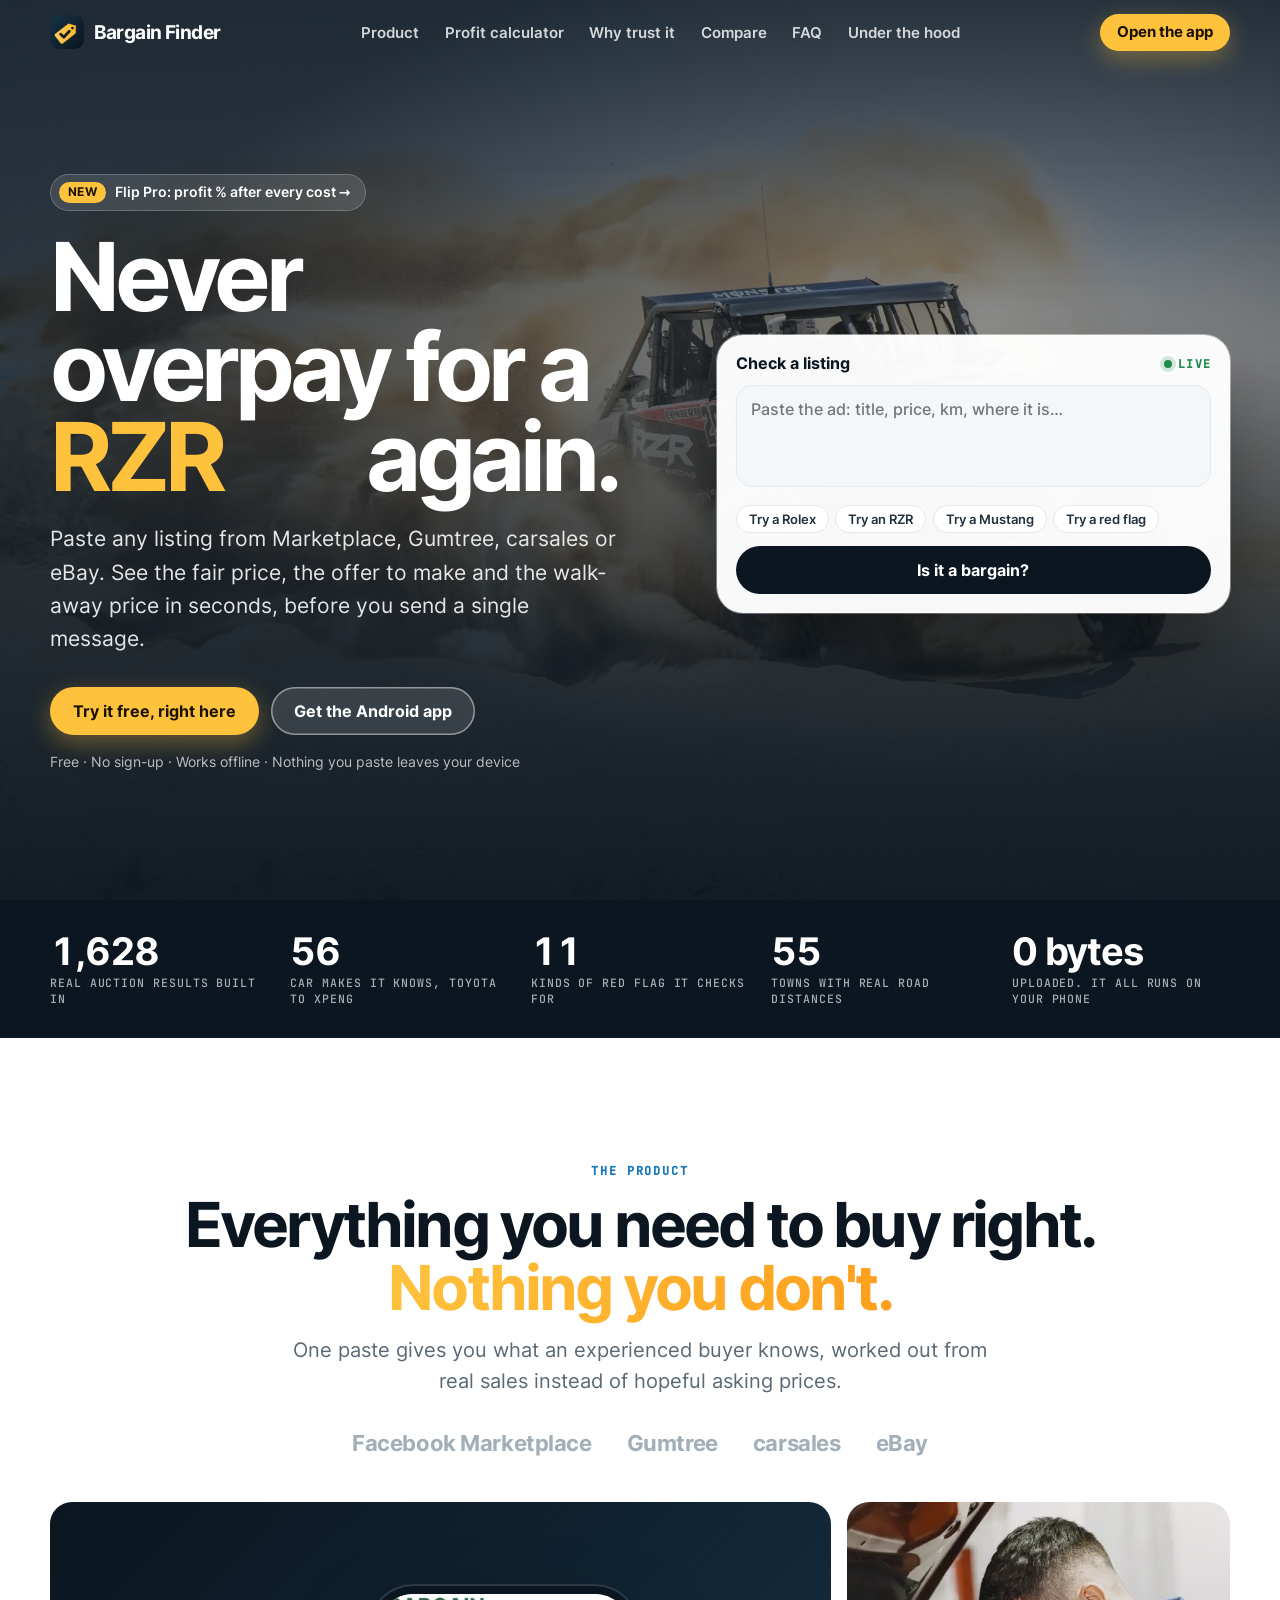
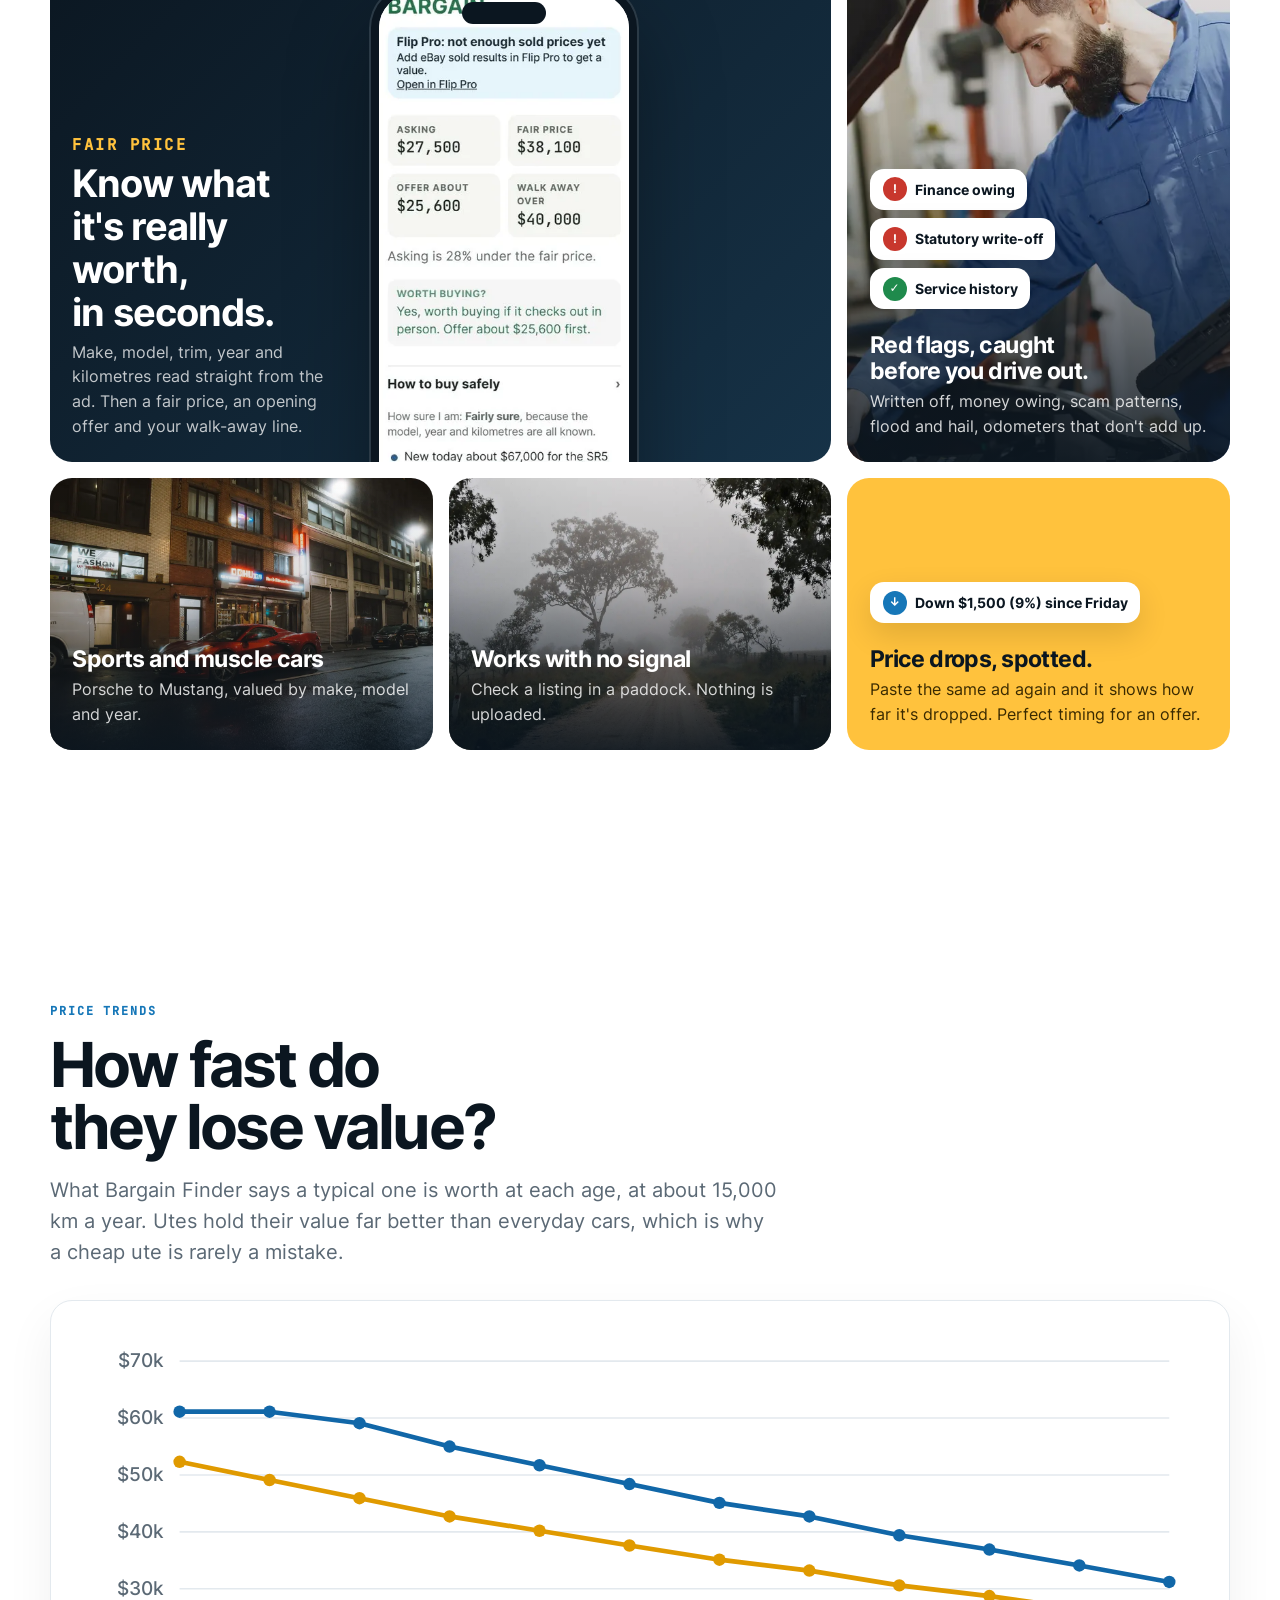
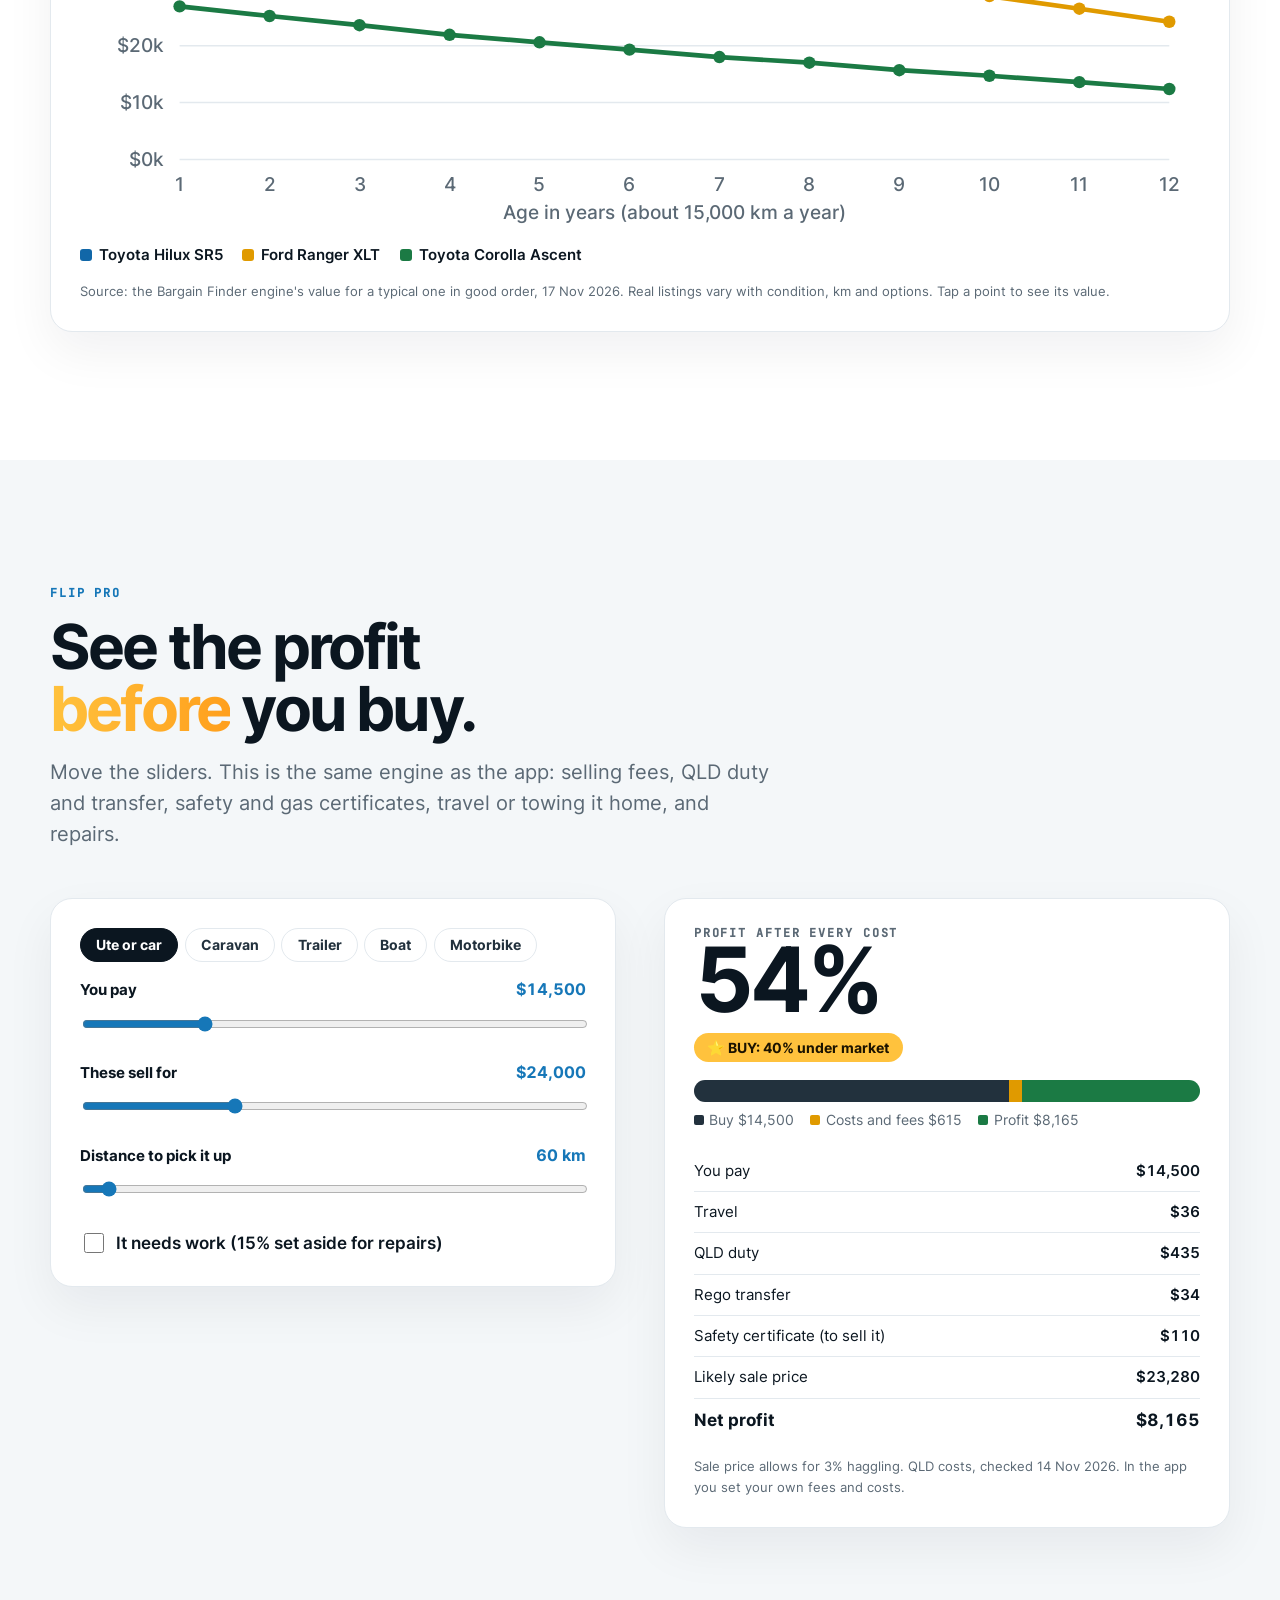
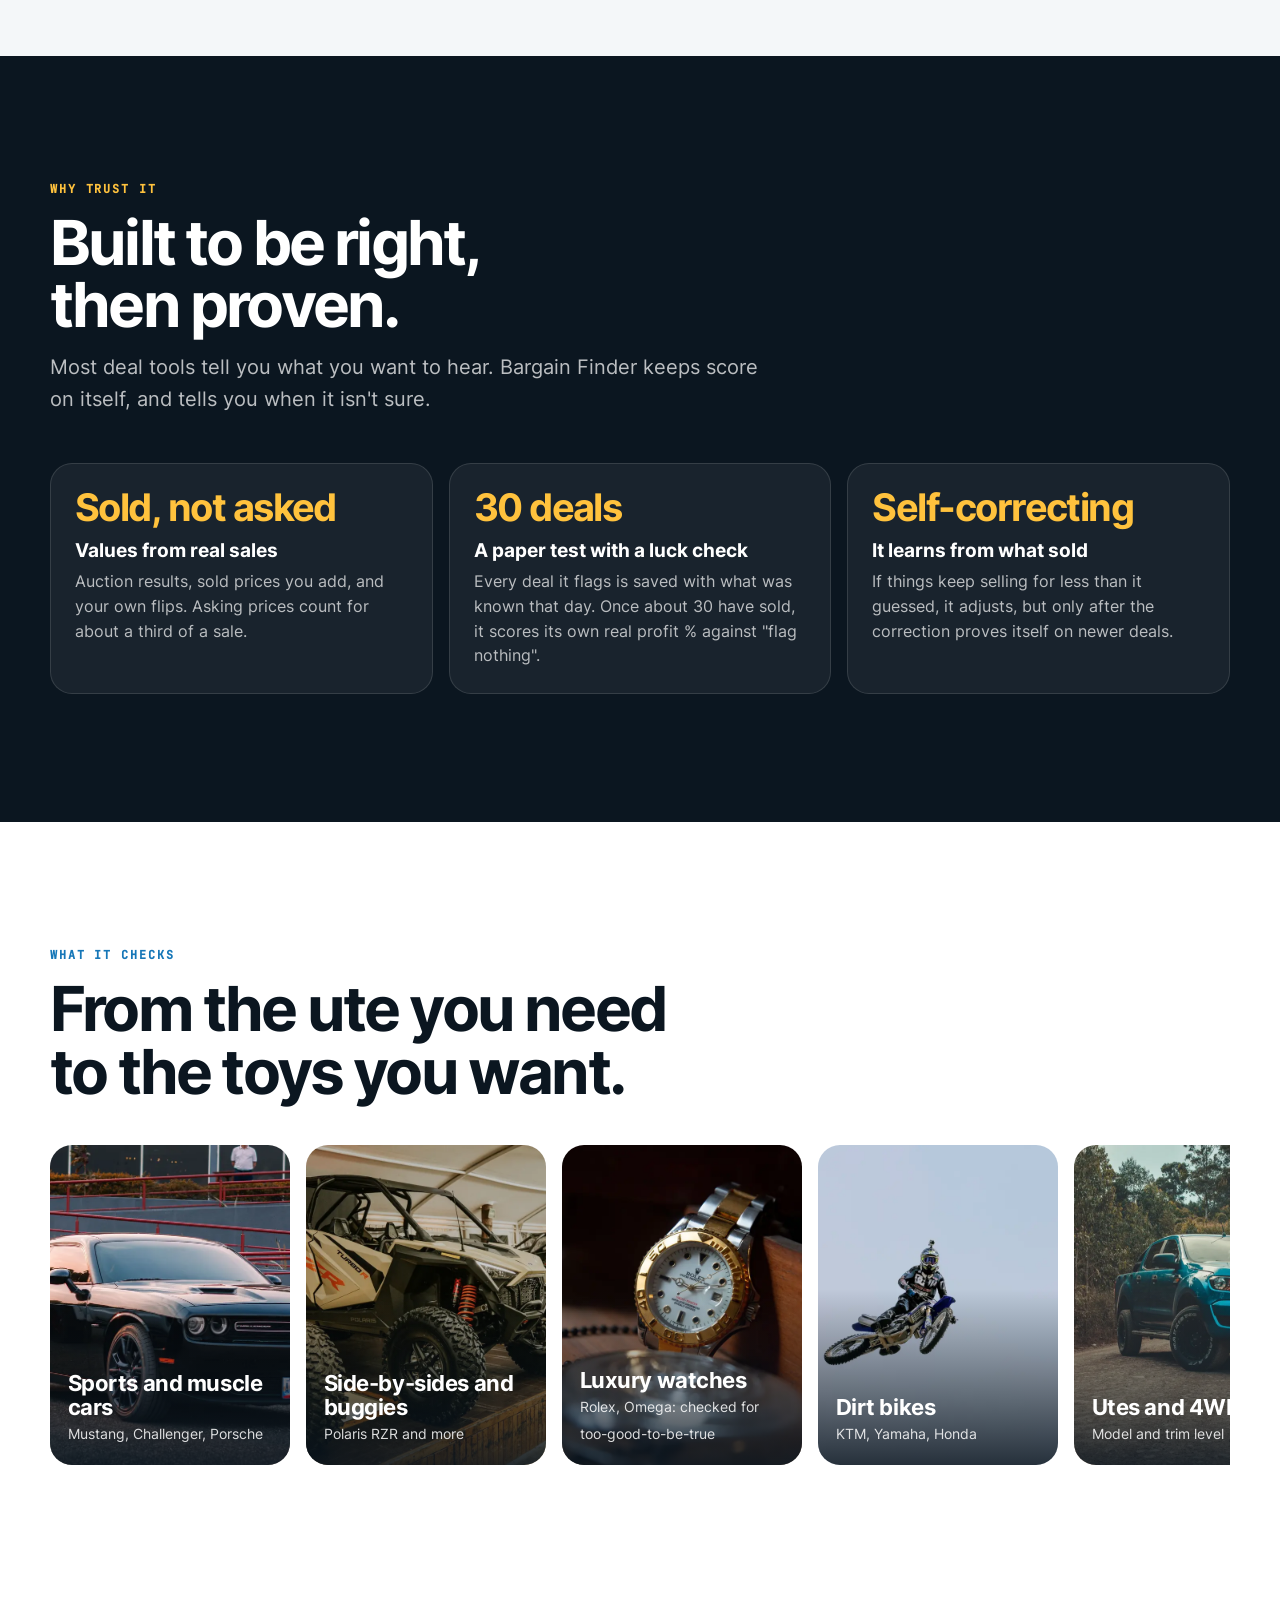
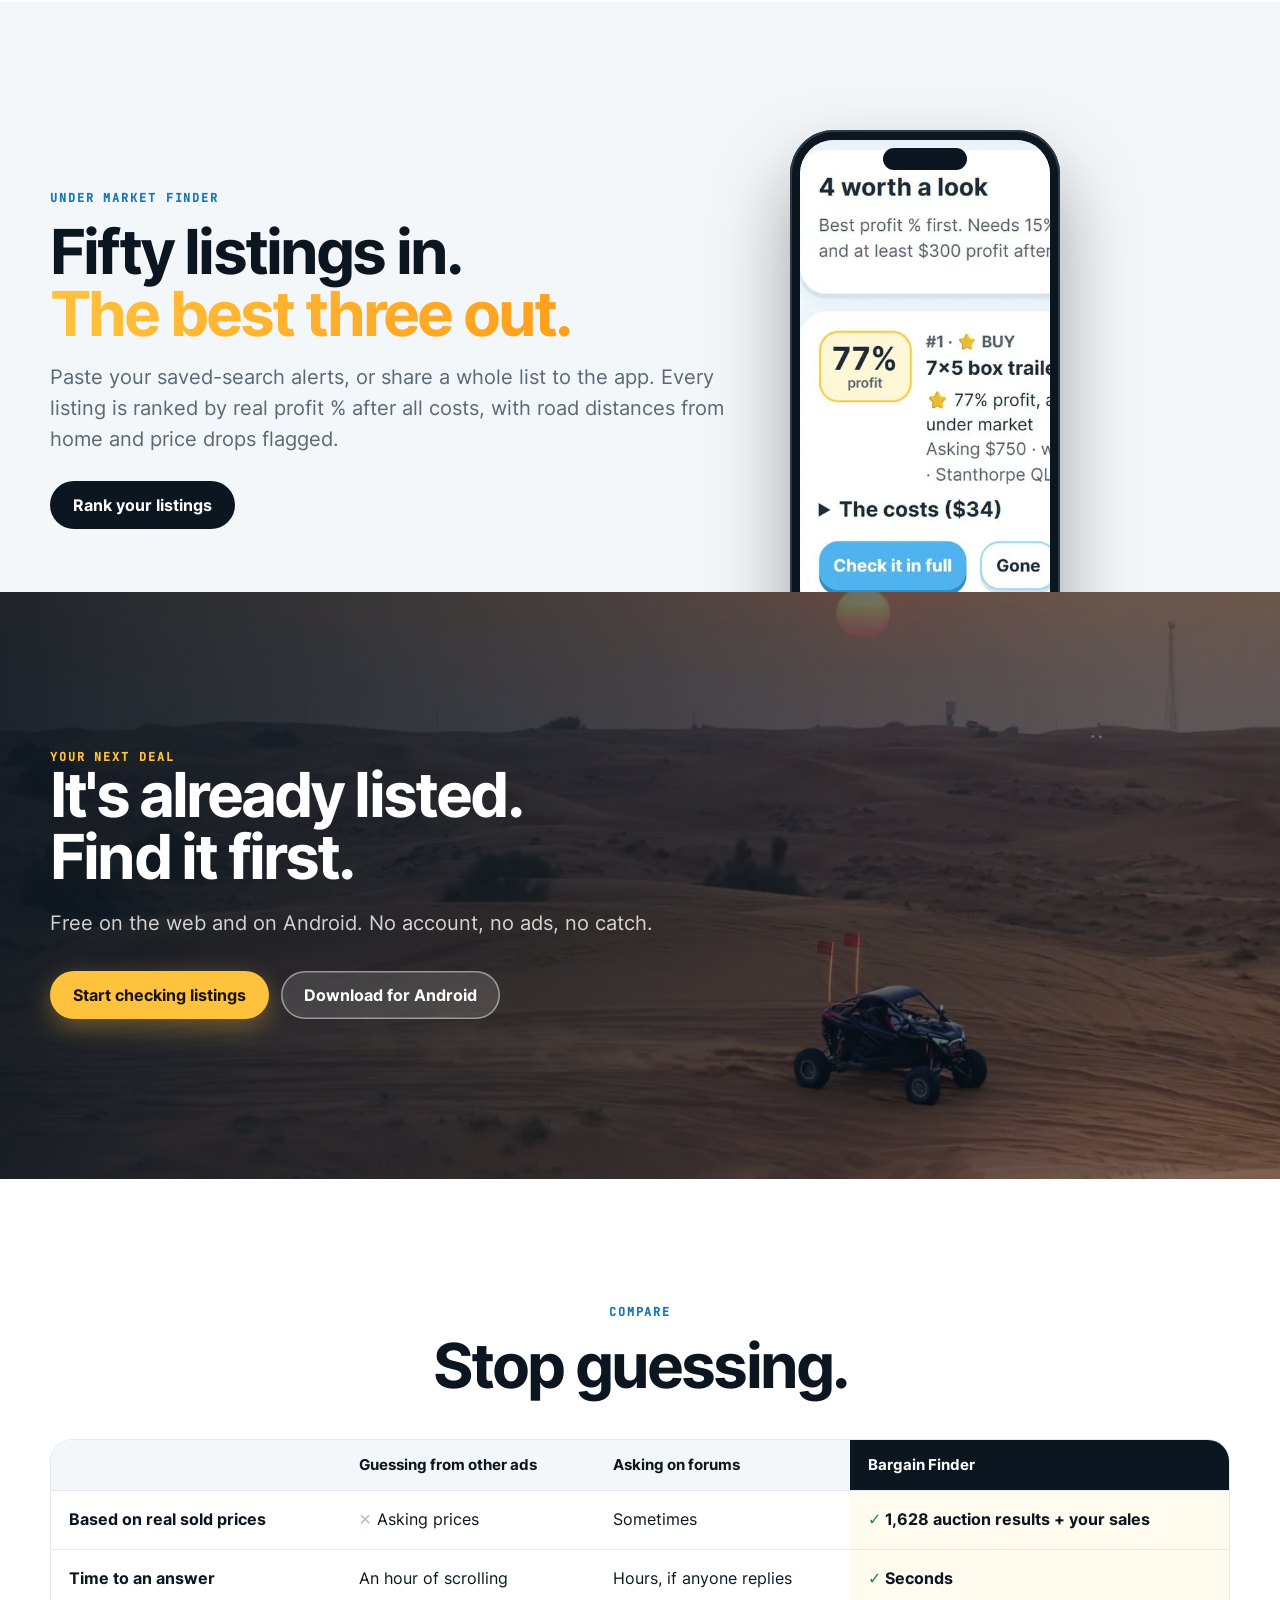
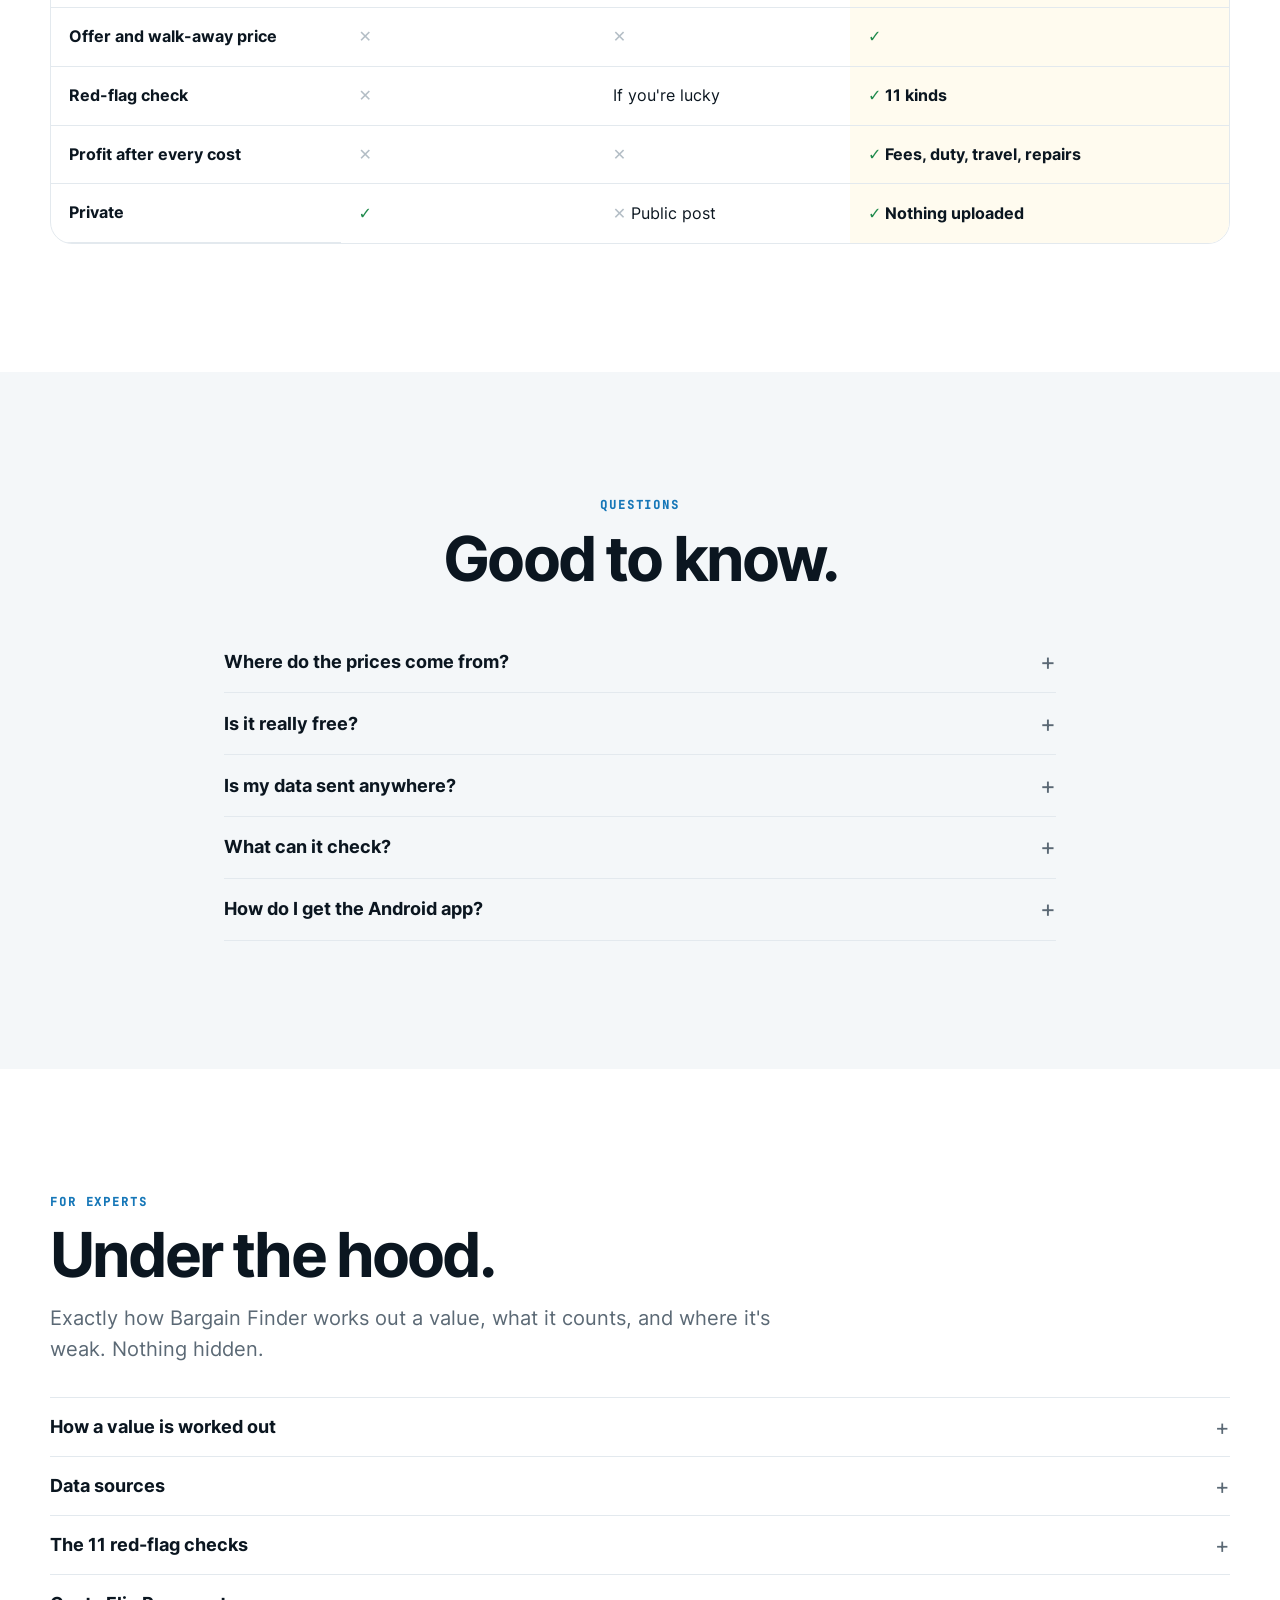
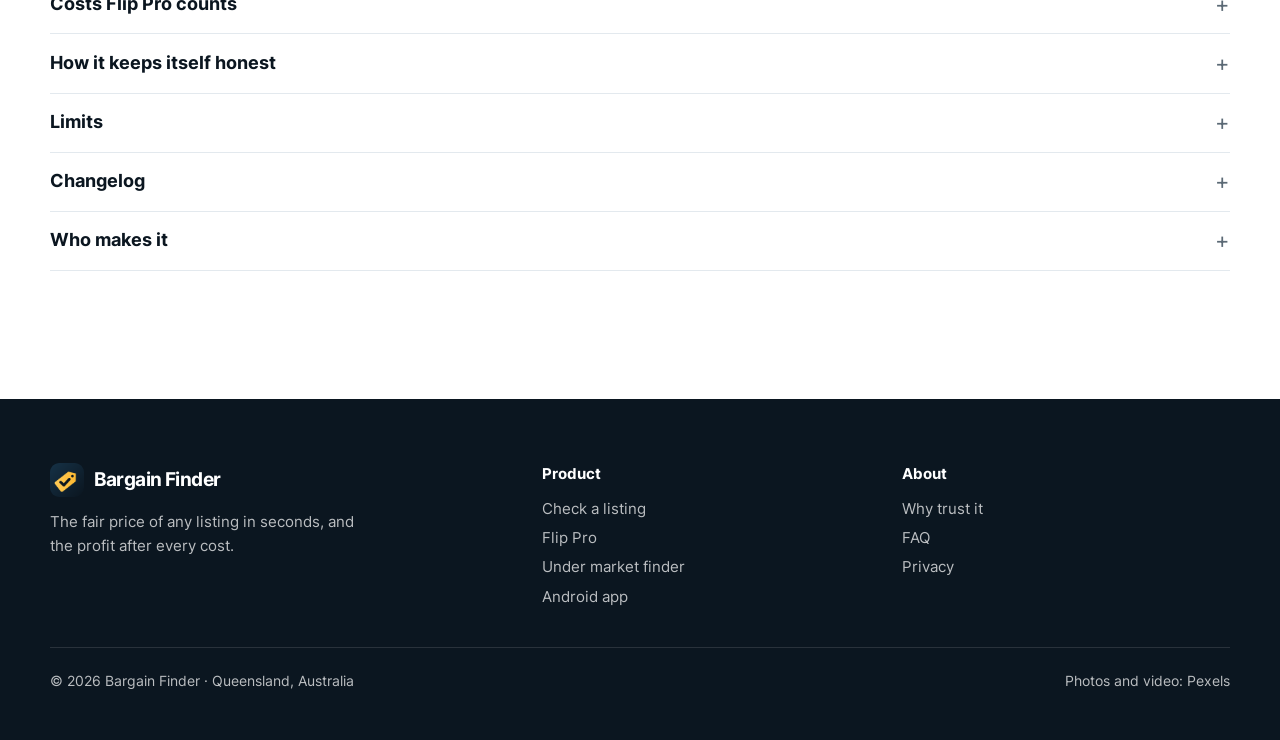
==== index.html @ cd3dc08d "Bargain Finder site: layered home page (value-by-age chart, profit breakdown bar, expert "Under the " ====
<!doctype html>
<html lang="en-AU" data-bf-noscramble>
<head>
<meta charset="utf-8">
<meta name="viewport" content="width=device-width, initial-scale=1, viewport-fit=cover">
<meta name="theme-color" content="#0B1620">
<title>Bargain Finder: never overpay again</title>
<meta name="description" content="Paste any Marketplace, Gumtree, carsales or eBay listing and see the fair price, the offer to make and the walk-away price in seconds. Flip Pro shows profit % after every cost.">
<meta property="og:title" content="Bargain Finder: never overpay again">
<meta property="og:description" content="The fair price of any listing in seconds. Profit % after every cost for flippers. Free, offline, nothing uploaded.">
<meta property="og:image" content="https://zeus4127.github.io/bargain-finder/media/hero-rzr.webp">
<meta name="twitter:card" content="summary_large_image">
<link rel="manifest" href="manifest.webmanifest"><link rel="icon" href="icons/icon-192.png"><link rel="apple-touch-icon" href="icons/icon-180.png">
<link rel="preload" as="image" href="media/hero-rzr.webp">
<script>/* installed on a phone's home screen: skip the front page, open the checker */
try { if (matchMedia("(display-mode: standalone)").matches || navigator.standalone) location.replace("app.html"); } catch (e) {}</script>
<style>
@font-face{font-family:"BF Sans";font-weight:400;font-display:swap;src:url(fonts/inter-400.woff2) format("woff2")}
@font-face{font-family:"BF Sans";font-weight:500;font-display:swap;src:url(fonts/inter-500.woff2) format("woff2")}
@font-face{font-family:"BF Sans";font-weight:600;font-display:swap;src:url(fonts/inter-600.woff2) format("woff2")}
@font-face{font-family:"BF Sans";font-weight:700 900;font-display:swap;src:url(fonts/inter-700.woff2) format("woff2")}
@font-face{font-family:"BF Mono";font-weight:500;font-display:swap;src:url(fonts/mono-500.woff2) format("woff2")}
:root{--ink:#0B1620;--ink2:#22313D;--muted:#5B6975;--line:#E3E9EE;--bg:#fff;--soft:#F4F7F9;--sun:#FFC23D;--sun2:#FF9F1C;--sky:#1677B8;--sky2:#4FB3F0;--grass:#1F8A4C;
  --red:#C8372D;--f:"BF Sans",system-ui,-apple-system,sans-serif;--m:"BF Mono",ui-monospace,Menlo,monospace;--wrap:76rem;--r:22px;color-scheme:light}
*{box-sizing:border-box}[hidden]{display:none!important}
html{scroll-behavior:smooth;scroll-padding-top:5rem}@media (prefers-reduced-motion:reduce){html{scroll-behavior:auto}*{animation:none!important;transition:none!important}}
body{margin:0;background:var(--bg);color:var(--ink);font:400 1.0625rem/1.6 var(--f);-webkit-font-smoothing:antialiased}
img,video{max-width:100%;display:block}a{color:inherit}p{margin:0}h1,h2,h3{margin:0;text-wrap:balance}
:focus-visible{outline:3px solid var(--sun);outline-offset:3px;border-radius:8px}
.wrap{max-width:var(--wrap);margin:0 auto;padding-left:max(18px,env(safe-area-inset-left,0px));padding-right:max(18px,env(safe-area-inset-right,0px))}
.eyebrow{font:600 .74rem/1 var(--m);letter-spacing:.16em;text-transform:uppercase;color:var(--sky)}
.h2{font:900 clamp(2.2rem,5.2vw,3.9rem)/1 var(--f);letter-spacing:-.045em}.lead{font-size:clamp(1.05rem,1.6vw,1.22rem);color:var(--muted);max-width:56ch}
.grad{background:linear-gradient(92deg,var(--sun),var(--sun2));-webkit-background-clip:text;background-clip:text;color:transparent}
section{padding-block:clamp(4.5rem,10vw,8rem)}.center{text-align:center}.center .lead{margin-inline:auto}.stack{display:flex;flex-direction:column;gap:1rem}
.btn{display:inline-flex;align-items:center;justify-content:center;gap:.55rem;font:700 1rem/1 var(--f);padding:1rem 1.45rem;border-radius:999px;border:0;cursor:pointer;text-decoration:none;transition:transform .15s,box-shadow .15s,filter .15s;white-space:nowrap}
.btn:hover{transform:translateY(-2px)}.btn.sun{background:var(--sun);color:#1B1300;box-shadow:0 8px 24px rgba(255,194,61,.35)}.btn.ink{background:var(--ink);color:#fff}.btn.ghost{background:rgba(255,255,255,.12);color:#fff;box-shadow:inset 0 0 0 1.5px rgba(255,255,255,.45)}
.btn.line{background:#fff;color:var(--ink);box-shadow:inset 0 0 0 1.5px var(--line)}.btn.sm{padding:.7rem 1.05rem;font-size:.92rem}
.reveal{opacity:0;transform:translateY(28px);transition:opacity .8s cubic-bezier(.2,.7,.2,1),transform .8s cubic-bezier(.2,.7,.2,1)}.reveal.in{opacity:1;transform:none}
/* nav */
header.top{position:fixed;inset:0 0 auto;z-index:50;transition:background .25s,box-shadow .25s,color .25s;color:#fff}
header.top.solid{background:rgba(255,255,255,.92);backdrop-filter:saturate(1.6) blur(14px);box-shadow:0 1px 0 var(--line);color:var(--ink)}
header.top .wrap{display:flex;align-items:center;justify-content:space-between;gap:1rem;padding-block:.85rem}
.brand{display:flex;align-items:center;gap:.6rem;font:900 1.2rem/1 var(--f);letter-spacing:-.03em;text-decoration:none}.brand img{width:34px;height:34px;border-radius:9px}
nav.links{display:flex;gap:1.6rem;font:600 .95rem/1 var(--f)}nav.links a{text-decoration:none;opacity:.8}nav.links a:hover{opacity:1}
@media (max-width:1000px){nav.links{display:none}}@media (max-width:400px){.brand span{display:none}}
/* hero */
.hero{position:relative;min-height:100svh;color:#fff;isolation:isolate;overflow:hidden;display:flex;align-items:center;padding:7rem 0 4rem}
.hero video,.hero .poster{position:absolute;inset:0;width:100%;height:100%;object-fit:cover;z-index:-3}.hero .poster{background:#22313D url(media/hero-rzr.webp) 60% 50%/cover;animation:kb 26s ease-in-out infinite alternate}@keyframes kb{to{transform:scale(1.12) translate(-2%,-1%)}}@media (max-width:700px){.hero .poster{background-image:url(media/hero-rzr-small.webp)}}
.hero::before{content:"";position:absolute;inset:0;z-index:-2;background:radial-gradient(1200px 600px at 75% 40%,rgba(11,22,32,.15),rgba(11,22,32,.78) 70%),linear-gradient(180deg,rgba(11,22,32,.55),rgba(11,22,32,.25) 40%,rgba(11,22,32,.85))}
.hero .wrap{display:grid;grid-template-columns:1.08fr .92fr;gap:clamp(2rem,5vw,4.5rem);align-items:center;width:100%}
@media (max-width:960px){.hero .wrap{grid-template-columns:1fr}.hero{padding-top:6.5rem}}
.pill{display:inline-flex;align-items:center;gap:.55rem;background:rgba(255,255,255,.12);border:1px solid rgba(255,255,255,.22);backdrop-filter:blur(8px);border-radius:999px;padding:.45rem .9rem .45rem .5rem;font:600 .86rem/1 var(--f);text-decoration:none}
.pill b{background:var(--sun);color:#1B1300;border-radius:999px;padding:.28rem .55rem;font-size:.72rem;letter-spacing:.04em}
.hero h1{font:900 clamp(2.9rem,7.4vw,6.2rem)/.95 var(--f);letter-spacing:-.055em;margin-top:1.3rem}
.rot{display:inline-block;position:relative;color:var(--sun);min-width:4.6ch}.rot span{display:inline-block;transition:opacity .35s,transform .35s}.rot span.out{opacity:0;transform:translateY(-.25em)}
.hero .sub{margin-top:1.3rem;font-size:clamp(1.08rem,1.8vw,1.3rem);color:rgba(255,255,255,.88);max-width:44ch}
.hero .cta{display:flex;gap:.7rem;flex-wrap:wrap;margin-top:2rem}.hero .note{margin-top:1rem;font-size:.88rem;color:rgba(255,255,255,.7)}
/* live demo card */
.demo{background:rgba(255,255,255,.97);color:var(--ink);border-radius:26px;padding:1.2rem;box-shadow:0 40px 90px rgba(0,0,0,.45),0 0 0 1px rgba(255,255,255,.5);position:relative}
.demo .dh{display:flex;align-items:center;justify-content:space-between;gap:.5rem;margin-bottom:.7rem}.demo .dh b{font:800 1.02rem/1.2 var(--f)}
.live{display:inline-flex;align-items:center;gap:.4rem;font:600 .72rem/1 var(--m);letter-spacing:.1em;text-transform:uppercase;color:var(--grass)}.live i{width:8px;height:8px;border-radius:50%;background:var(--grass);box-shadow:0 0 0 4px rgba(31,138,76,.18);animation:pulse 1.6s infinite}
@keyframes pulse{50%{box-shadow:0 0 0 7px rgba(31,138,76,.06)}}
.demo textarea{width:100%;height:6.4rem;resize:none;border:1.5px solid var(--line);border-radius:16px;padding:.8rem .9rem;font:500 .98rem/1.45 var(--f);color:var(--ink);background:var(--soft)}
.demo textarea:focus{outline:none;border-color:var(--sky2);background:#fff}
.tries{display:flex;gap:.4rem;flex-wrap:wrap;margin:.6rem 0 .8rem}.tries button{border:1px solid var(--line);background:#fff;border-radius:999px;padding:.4rem .75rem;font:600 .82rem/1 var(--f);cursor:pointer;color:var(--ink2)}.tries button:hover{border-color:var(--sky2)}
.demo .go{width:100%}
.res{margin-top:1rem;border-top:1px solid var(--line);padding-top:1rem;display:flex;flex-direction:column;gap:.7rem}
.verdict{display:flex;align-items:baseline;justify-content:space-between;gap:.6rem}.verdict b{font:900 1.7rem/1 var(--f);letter-spacing:-.03em}.verdict small{font:600 .78rem/1.2 var(--m);color:var(--muted);text-align:right}
.v-good{color:var(--grass)}.v-fair{color:var(--sky)}.v-bad{color:var(--red)}.v-info{color:var(--muted)}
.nums{display:grid;grid-template-columns:repeat(4,1fr);gap:.45rem}.nums div{background:var(--soft);border-radius:12px;padding:.55rem .6rem}.nums span{display:block;font:600 .64rem/1.2 var(--m);letter-spacing:.06em;text-transform:uppercase;color:var(--muted)}.nums b{font:800 1.02rem/1.2 var(--f);font-variant-numeric:tabular-nums}
@media (max-width:460px){.nums{grid-template-columns:1fr 1fr}}
.why{margin:0;padding:0;list-style:none;display:flex;flex-direction:column;gap:.35rem;font-size:.9rem;color:var(--ink2)}.why li{display:grid;grid-template-columns:auto 1fr;gap:.5rem}.why li::before{content:"";width:7px;height:7px;border-radius:50%;background:var(--sky2);margin-top:.55em}
.why li.warn::before{background:var(--sun2)}.why li.bad::before{background:var(--red)}
.res .more{font-weight:700;color:var(--sky);text-decoration:none;font-size:.95rem}
.spin{width:18px;height:18px;border:3px solid rgba(0,0,0,.12);border-top-color:var(--ink);border-radius:50%;animation:sp .7s linear infinite}@keyframes sp{to{transform:rotate(1turn)}}
/* proof bar */
.proof{background:var(--ink);color:#fff}.proof .wrap{display:grid;grid-template-columns:repeat(5,1fr);gap:1.4rem;padding-block:2rem}
.proof div{display:flex;flex-direction:column;gap:.3rem}.proof b{font:900 clamp(1.7rem,3vw,2.4rem)/1 var(--f);letter-spacing:-.03em;font-variant-numeric:tabular-nums}.proof small{font:500 .72rem/1.35 var(--m);letter-spacing:.08em;text-transform:uppercase;color:rgba(255,255,255,.65)}
@media (max-width:820px){.proof .wrap{grid-template-columns:1fr 1fr}.proof div:last-child{grid-column:1/-1}}
.works{display:flex;flex-wrap:wrap;justify-content:center;gap:.6rem 2.2rem;margin-top:2.2rem;font:800 clamp(1.05rem,2vw,1.35rem)/1 var(--f);letter-spacing:-.02em;color:#A3AFB8}
/* bento */
.bento{display:grid;grid-template-columns:repeat(6,1fr);grid-auto-rows:minmax(17rem,auto);gap:1rem;margin-top:3rem}
.tile{position:relative;border-radius:var(--r);overflow:hidden;background:var(--soft);display:flex;flex-direction:column;justify-content:flex-end;isolation:isolate;min-height:17rem}
.tile.photo{color:#fff}.tile.photo>img{position:absolute;inset:0;width:100%;height:100%;object-fit:cover;z-index:-2;transition:transform .8s}.tile.photo:hover>img{transform:scale(1.05)}
.tile.photo::after{content:"";position:absolute;inset:0;z-index:-1;background:linear-gradient(0deg,rgba(11,22,32,.88),rgba(11,22,32,.15) 60%,rgba(11,22,32,0))}
.tile .tx{padding:1.4rem;position:relative}.tile h3{font:800 1.45rem/1.12 var(--f);letter-spacing:-.025em}.tile p{margin-top:.4rem;color:var(--muted);font-size:.97rem;max-width:40ch}.tile.photo p{color:rgba(255,255,255,.82)}
.t-a{grid-column:span 4;grid-row:span 2}.t-b{grid-column:span 2;grid-row:span 2}.t-c,.t-d,.t-e{grid-column:span 2}
@media (max-width:980px){.bento{grid-template-columns:1fr 1fr}.t-a,.t-b,.t-c,.t-d,.t-e{grid-column:span 2;grid-row:auto}.t-c,.t-d{grid-column:span 1}}
@media (max-width:600px){.bento{grid-template-columns:1fr}.t-a,.t-b,.t-c,.t-d,.t-e{grid-column:auto}}
.t-a{background:linear-gradient(135deg,#0B1620,#163247);color:#fff;display:grid;grid-template-columns:1fr auto;align-items:end}.t-a p{color:rgba(255,255,255,.75)}
@media (max-width:700px){.t-a{grid-template-columns:1fr}.t-a .phone{justify-self:center;margin-bottom:-6rem}}
.chips{display:flex;flex-direction:column;gap:.5rem;padding:1.4rem 1.4rem 0}.chip{align-self:flex-start;background:#fff;color:var(--ink);border-radius:14px;padding:.55rem .8rem;font:700 .9rem/1.2 var(--f);box-shadow:0 12px 30px rgba(0,0,0,.12);display:flex;gap:.5rem;align-items:center}
.chip i{font-style:normal;width:24px;height:24px;border-radius:50%;display:grid;place-items:center;font-size:.75rem;color:#fff;background:var(--red)}.chip.ok i{background:var(--grass)}.chip.dn i{background:var(--sky)}
/* phone frame */
.phone{width:min(270px,100%);aspect-ratio:9/18.6;border-radius:44px;padding:10px;background:#0B1620;box-shadow:0 40px 80px rgba(0,0,0,.35),inset 0 0 0 2px #2b3a46;position:relative;margin:1.4rem 1.4rem -5rem}
.phone::before{content:"";position:absolute;top:18px;left:50%;transform:translateX(-50%);width:84px;height:22px;border-radius:12px;background:#0B1620;z-index:2}
.phone img{width:100%;height:100%;object-fit:cover;object-position:top;border-radius:34px;background:#fff}
.float{animation:fl 6s ease-in-out infinite}@keyframes fl{50%{transform:translateY(-10px)}}
/* calculator */
.calc{display:grid;grid-template-columns:1fr 1fr;gap:clamp(1.5rem,4vw,3rem);align-items:start;margin-top:3rem}@media (max-width:900px){.calc{grid-template-columns:1fr}}
.panel{background:#fff;border:1px solid var(--line);border-radius:var(--r);padding:clamp(1.2rem,3vw,1.8rem);box-shadow:0 20px 50px rgba(11,22,32,.06)}
.seg{display:flex;flex-wrap:wrap;gap:.4rem;margin-bottom:1.2rem}.seg button{border:1.5px solid var(--line);background:#fff;border-radius:999px;padding:.55rem .95rem;font:700 .9rem/1 var(--f);cursor:pointer;color:var(--ink2)}
.seg button[aria-pressed="true"]{background:var(--ink);border-color:var(--ink);color:#fff}
.field{margin-bottom:1.15rem}.field label{display:flex;justify-content:space-between;font:700 .95rem/1.2 var(--f);margin-bottom:.5rem}.field output{font:800 1rem/1 var(--f);font-variant-numeric:tabular-nums;color:var(--sky)}
input[type=range]{width:100%;accent-color:var(--sky);height:28px}
.tog{display:flex;gap:.6rem;align-items:center;font-weight:600}.tog input{width:20px;height:20px;accent-color:var(--sky)}
.out .big{font:900 clamp(3.6rem,8vw,5.6rem)/.9 var(--f);letter-spacing:-.05em;font-variant-numeric:tabular-nums}.out .big.neg{color:var(--red)}
.out .tag{display:inline-flex;align-items:center;gap:.4rem;margin-top:.8rem;border-radius:999px;padding:.45rem .85rem;font:800 .9rem/1 var(--f);background:var(--soft)}.out .tag.buy{background:var(--sun);color:#1B1300}
.out table{width:100%;border-collapse:collapse;margin-top:1.2rem;font-size:.95rem}.out td{padding:.5rem 0;border-bottom:1px solid var(--line)}.out td+td{text-align:right;font-variant-numeric:tabular-nums;font-weight:600}.out tr.t td{border:0;font-weight:900;font-size:1.05rem}
.fine{font-size:.82rem;color:var(--muted);margin-top:.9rem}
/* honest */
.honest{background:var(--ink);color:#fff}.honest .lead{color:rgba(255,255,255,.72)}.honest .eyebrow{color:var(--sun)}
.hgrid{display:grid;grid-template-columns:repeat(3,1fr);gap:1rem;margin-top:3rem}.hcard{background:rgba(255,255,255,.06);border:1px solid rgba(255,255,255,.12);border-radius:var(--r);padding:1.5rem}
.hcard b{display:block;font:900 2.4rem/1 var(--f);letter-spacing:-.04em;color:var(--sun)}.hcard h3{margin-top:.8rem;font:800 1.2rem/1.2 var(--f)}.hcard p{margin-top:.5rem;color:rgba(255,255,255,.7);font-size:.97rem}
@media (max-width:860px){.hgrid{grid-template-columns:1fr}}
/* category rail */
.rail{display:grid;grid-auto-flow:column;grid-auto-columns:minmax(15rem,1fr);gap:1rem;overflow-x:auto;scroll-snap-type:x mandatory;padding-bottom:.6rem;margin-top:2.6rem;scrollbar-width:thin}
.rail a{scroll-snap-align:start;position:relative;border-radius:var(--r);overflow:hidden;aspect-ratio:3/4;color:#fff;text-decoration:none;isolation:isolate}
.rail img{position:absolute;inset:0;width:100%;height:100%;object-fit:cover;z-index:-2;transition:transform .8s}.rail a:hover img{transform:scale(1.06)}
.rail a::after{content:"";position:absolute;inset:0;z-index:-1;background:linear-gradient(0deg,rgba(11,22,32,.85),rgba(11,22,32,0) 55%)}
.rail span{position:absolute;left:1.1rem;right:1.1rem;bottom:1.1rem}.rail b{display:block;font:800 1.35rem/1.1 var(--f);letter-spacing:-.02em}.rail small{opacity:.85}
/* video cta */
.vcta{position:relative;color:#fff;isolation:isolate;overflow:hidden;padding-block:clamp(6rem,14vw,10rem)}
.vcta video{position:absolute;inset:0;width:100%;height:100%;object-fit:cover;z-index:-2}.vcta::before{content:"";position:absolute;inset:0;z-index:-1;background:linear-gradient(90deg,rgba(11,22,32,.88),rgba(11,22,32,.45))}
.vcta .h2{max-width:14ch}.vcta .lead{color:rgba(255,255,255,.8);margin-top:1.2rem}.vcta .cta{display:flex;gap:.7rem;flex-wrap:wrap;margin-top:2rem}
/* compare */
.cmp{width:100%;border-collapse:separate;border-spacing:0;margin-top:2.6rem;font-size:1rem;background:#fff;border:1px solid var(--line);border-radius:var(--r);overflow:hidden}
.cmp th,.cmp td{padding:1rem 1.1rem;text-align:left;border-bottom:1px solid var(--line)}.cmp thead th{font:800 .95rem/1.2 var(--f);background:var(--soft)}.cmp thead th.us{background:var(--ink);color:#fff}
.cmp td.us{background:#FFFBEF;font-weight:700}.cmp tr:last-child td{border-bottom:0}.y{color:var(--grass);font-weight:900}.n{color:#B4BEC6;font-weight:900}
@media (max-width:700px){.cmp{font-size:.88rem}.cmp th,.cmp td{padding:.7rem .6rem}}

.chart{width:100%;height:auto;display:block}.chart .ax{font:500 12px var(--f);fill:#5B6975}
.legend{display:flex;flex-wrap:wrap;gap:.4rem 1.2rem;margin:.9rem 0 0;font-weight:600;font-size:.95rem}.legend i{display:inline-block;width:12px;height:12px;border-radius:3px;margin-right:.45rem;vertical-align:-1px}
.split{display:flex;height:22px;border-radius:999px;overflow:hidden;margin:1.1rem 0 .5rem;background:var(--soft)}.split div{height:100%;transition:width .3s}
.splitkey{display:flex;flex-wrap:wrap;gap:.3rem 1rem;font-size:.85rem;color:var(--muted)}.splitkey i{display:inline-block;width:10px;height:10px;border-radius:2px;margin-right:.35rem}
.expert details{border-top:1px solid var(--line);padding:1.1rem 0}.expert details:last-child{border-bottom:1px solid var(--line)}
.expert summary{cursor:pointer;list-style:none;display:flex;justify-content:space-between;gap:1rem;font:800 1.1rem/1.3 var(--f)}.expert summary::-webkit-details-marker{display:none}
.expert summary::after{content:"+";font-weight:400;font-size:1.4rem;line-height:1;color:var(--muted)}.expert details[open] summary::after{content:"–"}
.expert .body{margin-top:.8rem;color:var(--ink2);font-size:.97rem;display:flex;flex-direction:column;gap:.6rem;max-width:62rem}
.expert table{width:100%;border-collapse:collapse;font-size:.92rem}.expert th,.expert td{text-align:left;padding:.5rem .4rem;border-bottom:1px solid var(--line);vertical-align:top}.expert th{font-weight:800;background:var(--soft)}
.expert td.n{text-align:right;font-variant-numeric:tabular-nums;white-space:nowrap}
.ph{background:#FFF6DC;border:1px dashed #E0B44A;border-radius:12px;padding:.8rem 1rem;color:#5A4300}
/* faq + footer */
.faq{max-width:52rem;margin:2.6rem auto 0}details.q{border-bottom:1px solid var(--line);padding:1.15rem 0}details.q summary{cursor:pointer;list-style:none;display:flex;justify-content:space-between;gap:1rem;font:800 1.12rem/1.3 var(--f)}
details.q summary::after{content:"+";font-weight:400;font-size:1.5rem;line-height:1;color:var(--muted)}details.q[open] summary::after{content:"–"}details.q summary::-webkit-details-marker{display:none}details.q p{margin-top:.7rem;color:var(--muted);max-width:60ch}
footer{background:var(--ink);color:rgba(255,255,255,.72);padding:4rem 0 3rem;font-size:.93rem}footer .wrap{display:grid;grid-template-columns:1.4fr 1fr 1fr;gap:2rem}footer b{color:#fff;display:block;margin-bottom:.7rem}footer a{display:block;text-decoration:none;margin:.35rem 0}footer a:hover{color:#fff}
footer .bot{grid-column:1/-1;border-top:1px solid rgba(255,255,255,.12);padding-top:1.4rem;display:flex;justify-content:space-between;flex-wrap:wrap;gap:1rem;font-size:.85rem}
@media (max-width:760px){footer .wrap{grid-template-columns:1fr 1fr}footer .wrap>div:first-child{grid-column:1/-1}}
</style>
</head>
<body>
<header class="top" id="nav"><div class="wrap">
  <a class="brand" href="#top" aria-label="Bargain Finder home"><img src="icons/icon-192.png" alt=""><span>Bargain Finder</span></a>
  <nav class="links" aria-label="Sections"><a href="#product">Product</a><a href="#profit">Profit calculator</a><a href="#honest">Why trust it</a><a href="#compare">Compare</a><a href="#faq">FAQ</a><a href="#expert">Under the hood</a></nav>
  <a class="btn sun sm" href="app.html">Open the app</a>
</div></header>

<main id="top">
<!-- HERO: the real product, live -->
<section class="hero" aria-labelledby="heroH">
  <div class="poster" aria-hidden="true"></div>
  <div class="wrap">
    <div class="reveal in">
      <a class="pill" href="#profit"><b>NEW</b>Flip Pro: profit % after every cost →</a>
      <h1 id="heroH">Never overpay for a <span class="rot" aria-live="off"><span id="rotW">Rolex</span></span> again.</h1>
      <p class="sub">Paste any listing from Marketplace, Gumtree, carsales or eBay. See the fair price, the offer to make and the walk-away price in seconds, before you send a single message.</p>
      <div class="cta"><a class="btn sun" href="#demo">Try it free, right here</a><a class="btn ghost" href="BargainFinder.apk" download>Get the Android app</a></div>
      <p class="note">Free · No sign-up · Works offline · Nothing you paste leaves your device</p>
    </div>
    <form class="demo reveal in" id="demo" autocomplete="off" aria-labelledby="demoH">
      <div class="dh"><b id="demoH">Check a listing</b><span class="live"><i></i>Live</span></div>
      <textarea id="dText" aria-label="Paste a listing" placeholder="Paste the ad: title, price, km, where it is…"></textarea>
      <div class="tries" aria-label="Try an example"><button type="button" data-ex="rolex">Try a Rolex</button><button type="button" data-ex="rzr">Try an RZR</button><button type="button" data-ex="gt">Try a Mustang</button><button type="button" data-ex="wo">Try a red flag</button></div>
      <button class="btn ink go" type="submit" id="dGo">Is it a bargain?</button>
      <div class="res" id="dRes" hidden aria-live="polite"></div>
    </form>
  </div>
</section>

<div class="proof" aria-label="By the numbers"><div class="wrap">
  <div><b data-count="1628">1,628</b><small>Real auction results built in</small></div>
  <div><b data-count="56">56</b><small>Car makes it knows, Toyota to Xpeng</small></div>
  <div><b data-count="11">11</b><small>Kinds of red flag it checks for</small></div>
  <div><b data-count="55">55</b><small>Towns with real road distances</small></div>
  <div><b>0 bytes</b><small>Uploaded. It all runs on your phone</small></div>
</div></div>

<!-- PRODUCT -->
<section id="product" aria-labelledby="prodH"><div class="wrap">
  <div class="center stack reveal"><p class="eyebrow">The product</p><h2 class="h2" id="prodH">Everything you need to buy right.<br><span class="grad">Nothing you don't.</span></h2>
    <p class="lead">One paste gives you what an experienced buyer knows, worked out from real sales instead of hopeful asking prices.</p></div>
  <div class="works reveal" aria-label="Works with listings from"><span>Facebook Marketplace</span><span>Gumtree</span><span>carsales</span><span>eBay</span></div>
  <div class="bento">
    <article class="tile t-a reveal"><div class="tx"><p class="eyebrow" style="color:var(--sun)">Fair price</p><h3 style="font-size:clamp(1.7rem,3vw,2.4rem);margin-top:.6rem">Know what it's really worth, in seconds.</h3>
      <p>Make, model, trim, year and kilometres read straight from the ad. Then a fair price, an opening offer and your walk-away line.</p></div>
      <div class="phone float"><img src="media/app-check.webp" alt="Bargain Finder showing a BARGAIN verdict with fair price, offer and walk-away price"></div></article>
    <article class="tile t-b photo reveal"><img src="media/inspect-engine.webp" alt="" loading="lazy">
      <div class="chips" aria-hidden="true"><span class="chip"><i>!</i>Finance owing</span><span class="chip"><i>!</i>Statutory write-off</span><span class="chip ok"><i>✓</i>Service history</span></div>
      <div class="tx"><h3>Red flags, caught before you drive out.</h3><p>Written off, money owing, scam patterns, flood and hail, odometers that don't add up.</p></div></article>
    <article class="tile t-c photo reveal"><img src="media/car-corvette-red.webp" alt="" loading="lazy"><div class="tx"><h3>Sports and muscle cars</h3><p>Porsche to Mustang, valued by make, model and year.</p></div></article>
    <article class="tile t-d photo reveal"><img src="media/tenterfield-road.webp" alt="" loading="lazy"><div class="tx"><h3>Works with no signal</h3><p>Check a listing in a paddock. Nothing is uploaded.</p></div></article>
    <article class="tile t-e reveal" style="background:var(--sun)"><div class="chips" aria-hidden="true"><span class="chip dn"><i>↓</i>Down $1,500 (9%) since Friday</span></div>
      <div class="tx"><h3>Price drops, spotted.</h3><p style="color:#3A2A00">Paste the same ad again and it shows how far it's dropped. Perfect timing for an offer.</p></div></article>
  </div>
</div></section>

<!-- CHART: how fast they lose value (engine output) -->
<section aria-labelledby="depH"><div class="wrap">
  <div class="stack reveal" style="max-width:46rem"><p class="eyebrow">Price trends</p><h2 class="h2" id="depH">How fast do they lose value?</h2>
    <p class="lead">What Bargain Finder says a typical one is worth at each age, at about 15,000 km a year. Utes hold their value far better than everyday cars, which is why a cheap ute is rarely a mistake.</p></div>
  <div class="panel reveal" style="margin-top:2rem"><svg viewBox="0 0 720 320" role="img" aria-labelledby="chartT" class="chart"><line x1="64" x2="700" y1="276" y2="276" stroke="#E3E9EE"/><text x="54" y="280" text-anchor="end" class="ax">$0k</text><line x1="64" x2="700" y1="239.42857142857144" y2="239.42857142857144" stroke="#E3E9EE"/><text x="54" y="243.42857142857144" text-anchor="end" class="ax">$10k</text><line x1="64" x2="700" y1="202.85714285714286" y2="202.85714285714286" stroke="#E3E9EE"/><text x="54" y="206.85714285714286" text-anchor="end" class="ax">$20k</text><line x1="64" x2="700" y1="166.28571428571428" y2="166.28571428571428" stroke="#E3E9EE"/><text x="54" y="170.28571428571428" text-anchor="end" class="ax">$30k</text><line x1="64" x2="700" y1="129.71428571428572" y2="129.71428571428572" stroke="#E3E9EE"/><text x="54" y="133.71428571428572" text-anchor="end" class="ax">$40k</text><line x1="64" x2="700" y1="93.14285714285714" y2="93.14285714285714" stroke="#E3E9EE"/><text x="54" y="97.14285714285714" text-anchor="end" class="ax">$50k</text><line x1="64" x2="700" y1="56.571428571428584" y2="56.571428571428584" stroke="#E3E9EE"/><text x="54" y="60.571428571428584" text-anchor="end" class="ax">$60k</text><line x1="64" x2="700" y1="20" y2="20" stroke="#E3E9EE"/><text x="54" y="24" text-anchor="end" class="ax">$70k</text><text x="64" y="296" text-anchor="middle" class="ax">1</text><text x="121.81818181818181" y="296" text-anchor="middle" class="ax">2</text><text x="179.63636363636363" y="296" text-anchor="middle" class="ax">3</text><text x="237.45454545454547" y="296" text-anchor="middle" class="ax">4</text><text x="295.27272727272725" y="296" text-anchor="middle" class="ax">5</text><text x="353.09090909090907" y="296" text-anchor="middle" class="ax">6</text><text x="410.90909090909093" y="296" text-anchor="middle" class="ax">7</text><text x="468.72727272727275" y="296" text-anchor="middle" class="ax">8</text><text x="526.5454545454545" y="296" text-anchor="middle" class="ax">9</text><text x="584.3636363636364" y="296" text-anchor="middle" class="ax">10</text><text x="642.1818181818181" y="296" text-anchor="middle" class="ax">11</text><text x="700" y="296" text-anchor="middle" class="ax">12</text><text x="382" y="314" text-anchor="middle" class="ax">Age in years (about 15,000 km a year)</text><polyline fill="none" stroke="#1167A8" stroke-width="3" stroke-linejoin="round" stroke-linecap="round" points="64.0,52.5 121.8,52.5 179.6,59.9 237.5,74.9 295.3,86.9 353.1,99.0 410.9,111.1 468.7,119.8 526.5,131.9 584.4,141.1 642.2,151.3 700.0,161.9"/><circle cx="64.0" cy="52.5" r="4" fill="#1167A8"><title>Toyota Hilux SR5, 1 years old: about $61,100</title></circle><circle cx="121.8" cy="52.5" r="4" fill="#1167A8"><title>Toyota Hilux SR5, 2 years old: about $61,100</title></circle><circle cx="179.6" cy="59.9" r="4" fill="#1167A8"><title>Toyota Hilux SR5, 3 years old: about $59,100</title></circle><circle cx="237.5" cy="74.9" r="4" fill="#1167A8"><title>Toyota Hilux SR5, 4 years old: about $55,000</title></circle><circle cx="295.3" cy="86.9" r="4" fill="#1167A8"><title>Toyota Hilux SR5, 5 years old: about $51,700</title></circle><circle cx="353.1" cy="99.0" r="4" fill="#1167A8"><title>Toyota Hilux SR5, 6 years old: about $48,400</title></circle><circle cx="410.9" cy="111.1" r="4" fill="#1167A8"><title>Toyota Hilux SR5, 7 years old: about $45,100</title></circle><circle cx="468.7" cy="119.8" r="4" fill="#1167A8"><title>Toyota Hilux SR5, 8 years old: about $42,700</title></circle><circle cx="526.5" cy="131.9" r="4" fill="#1167A8"><title>Toyota Hilux SR5, 9 years old: about $39,400</title></circle><circle cx="584.4" cy="141.1" r="4" fill="#1167A8"><title>Toyota Hilux SR5, 10 years old: about $36,900</title></circle><circle cx="642.2" cy="151.3" r="4" fill="#1167A8"><title>Toyota Hilux SR5, 11 years old: about $34,100</title></circle><circle cx="700.0" cy="161.9" r="4" fill="#1167A8"><title>Toyota Hilux SR5, 12 years old: about $31,200</title></circle><polyline fill="none" stroke="#E09A00" stroke-width="3" stroke-linejoin="round" stroke-linecap="round" points="64.0,84.7 121.8,96.4 179.6,108.1 237.5,119.8 295.3,129.0 353.1,138.5 410.9,147.6 468.7,154.6 526.5,164.1 584.4,171.0 642.2,179.1 700.0,187.5"/><circle cx="64.0" cy="84.7" r="4" fill="#E09A00"><title>Ford Ranger XLT, 1 years old: about $52,300</title></circle><circle cx="121.8" cy="96.4" r="4" fill="#E09A00"><title>Ford Ranger XLT, 2 years old: about $49,100</title></circle><circle cx="179.6" cy="108.1" r="4" fill="#E09A00"><title>Ford Ranger XLT, 3 years old: about $45,900</title></circle><circle cx="237.5" cy="119.8" r="4" fill="#E09A00"><title>Ford Ranger XLT, 4 years old: about $42,700</title></circle><circle cx="295.3" cy="129.0" r="4" fill="#E09A00"><title>Ford Ranger XLT, 5 years old: about $40,200</title></circle><circle cx="353.1" cy="138.5" r="4" fill="#E09A00"><title>Ford Ranger XLT, 6 years old: about $37,600</title></circle><circle cx="410.9" cy="147.6" r="4" fill="#E09A00"><title>Ford Ranger XLT, 7 years old: about $35,100</title></circle><circle cx="468.7" cy="154.6" r="4" fill="#E09A00"><title>Ford Ranger XLT, 8 years old: about $33,200</title></circle><circle cx="526.5" cy="164.1" r="4" fill="#E09A00"><title>Ford Ranger XLT, 9 years old: about $30,600</title></circle><circle cx="584.4" cy="171.0" r="4" fill="#E09A00"><title>Ford Ranger XLT, 10 years old: about $28,700</title></circle><circle cx="642.2" cy="179.1" r="4" fill="#E09A00"><title>Ford Ranger XLT, 11 years old: about $26,500</title></circle><circle cx="700.0" cy="187.5" r="4" fill="#E09A00"><title>Ford Ranger XLT, 12 years old: about $24,200</title></circle><polyline fill="none" stroke="#1B7A44" stroke-width="3" stroke-linejoin="round" stroke-linecap="round" points="64.0,177.6 121.8,183.8 179.6,189.7 237.5,195.9 295.3,200.7 353.1,205.4 410.9,210.2 468.7,213.8 526.5,218.6 584.4,222.2 642.2,226.3 700.0,230.7"/><circle cx="64.0" cy="177.6" r="4" fill="#1B7A44"><title>Toyota Corolla Ascent, 1 years old: about $26,900</title></circle><circle cx="121.8" cy="183.8" r="4" fill="#1B7A44"><title>Toyota Corolla Ascent, 2 years old: about $25,200</title></circle><circle cx="179.6" cy="189.7" r="4" fill="#1B7A44"><title>Toyota Corolla Ascent, 3 years old: about $23,600</title></circle><circle cx="237.5" cy="195.9" r="4" fill="#1B7A44"><title>Toyota Corolla Ascent, 4 years old: about $21,900</title></circle><circle cx="295.3" cy="200.7" r="4" fill="#1B7A44"><title>Toyota Corolla Ascent, 5 years old: about $20,600</title></circle><circle cx="353.1" cy="205.4" r="4" fill="#1B7A44"><title>Toyota Corolla Ascent, 6 years old: about $19,300</title></circle><circle cx="410.9" cy="210.2" r="4" fill="#1B7A44"><title>Toyota Corolla Ascent, 7 years old: about $18,000</title></circle><circle cx="468.7" cy="213.8" r="4" fill="#1B7A44"><title>Toyota Corolla Ascent, 8 years old: about $17,000</title></circle><circle cx="526.5" cy="218.6" r="4" fill="#1B7A44"><title>Toyota Corolla Ascent, 9 years old: about $15,700</title></circle><circle cx="584.4" cy="222.2" r="4" fill="#1B7A44"><title>Toyota Corolla Ascent, 10 years old: about $14,700</title></circle><circle cx="642.2" cy="226.3" r="4" fill="#1B7A44"><title>Toyota Corolla Ascent, 11 years old: about $13,600</title></circle><circle cx="700.0" cy="230.7" r="4" fill="#1B7A44"><title>Toyota Corolla Ascent, 12 years old: about $12,400</title></circle></svg><div class="legend"><span><i style="background:#1167A8"></i>Toyota Hilux SR5</span><span><i style="background:#E09A00"></i>Ford Ranger XLT</span><span><i style="background:#1B7A44"></i>Toyota Corolla Ascent</span></div>
    <p class="fine">Source: the Bargain Finder engine's value for a typical one in good order, 17 Nov 2026. Real listings vary with condition, km and options. Tap a point to see its value.</p></div>
</div></section>

<!-- PROFIT CALCULATOR: the real Flip Pro maths -->
<section id="profit" style="background:var(--soft)" aria-labelledby="profH"><div class="wrap">
  <div class="stack reveal" style="max-width:46rem"><p class="eyebrow">Flip Pro</p><h2 class="h2" id="profH">See the profit <span class="grad">before</span> you buy.</h2>
    <p class="lead">Move the sliders. This is the same engine as the app: selling fees, QLD duty and transfer, safety and gas certificates, travel or towing it home, and repairs.</p></div>
  <div class="calc">
    <div class="panel reveal" id="calcIn">
      <div class="seg" role="group" aria-label="What is it?"><button type="button" data-cat="car" aria-pressed="true">Ute or car</button><button type="button" data-cat="caravan" aria-pressed="false">Caravan</button><button type="button" data-cat="trailer" aria-pressed="false">Trailer</button><button type="button" data-cat="boat" aria-pressed="false">Boat</button><button type="button" data-cat="bike" aria-pressed="false">Motorbike</button></div>
      <div class="field"><label for="cBuy">You pay <output id="oBuy">$14,500</output></label><input type="range" id="cBuy" min="500" max="60000" step="250" value="14500"></div>
      <div class="field"><label for="cSell">These sell for <output id="oSell">$24,000</output></label><input type="range" id="cSell" min="500" max="80000" step="250" value="24000"></div>
      <div class="field"><label for="cKm">Distance to pick it up <output id="oKm">60 km</output></label><input type="range" id="cKm" min="0" max="1500" step="10" value="60"></div>
      <label class="tog"><input type="checkbox" id="cWork"> It needs work (15% set aside for repairs)</label>
    </div>
    <div class="panel out reveal" aria-live="polite">
      <p class="eyebrow" style="color:var(--muted)">Profit after every cost</p>
      <div class="big" id="cRoi">54%</div>
      <div class="tag" id="cTag">⭐ BUY: 40% under market</div>
      <div class="split" id="cSplit" aria-hidden="true"></div><div class="splitkey" id="cKey"></div><table id="cTab"></table>
      <p class="fine">Sale price allows for 3% haggling. QLD costs, checked 14 Nov 2026. In the app you set your own fees and costs.</p>
    </div>
  </div>
</div></section>

<!-- HONEST BY DESIGN -->
<section class="honest" id="honest" aria-labelledby="honH"><div class="wrap">
  <div class="stack reveal" style="max-width:48rem"><p class="eyebrow">Why trust it</p><h2 class="h2" id="honH">Built to be right, then proven.</h2>
    <p class="lead">Most deal tools tell you what you want to hear. Bargain Finder keeps score on itself, and tells you when it isn't sure.</p></div>
  <div class="hgrid">
    <div class="hcard reveal"><b>Sold, not asked</b><h3>Values from real sales</h3><p>Auction results, sold prices you add, and your own flips. Asking prices count for about a third of a sale.</p></div>
    <div class="hcard reveal"><b>30 deals</b><h3>A paper test with a luck check</h3><p>Every deal it flags is saved with what was known that day. Once about 30 have sold, it scores its own real profit % against "flag nothing".</p></div>
    <div class="hcard reveal"><b>Self-correcting</b><h3>It learns from what sold</h3><p>If things keep selling for less than it guessed, it adjusts, but only after the correction proves itself on newer deals.</p></div>
  </div>
</div></section>

<!-- CATEGORIES -->
<section aria-labelledby="catH"><div class="wrap">
  <div class="stack reveal"><p class="eyebrow">What it checks</p><h2 class="h2" id="catH">From the ute you need<br>to the toys you want.</h2></div>
  <div class="rail reveal">
    <a href="#demo"><img src="media/car-challenger.webp" alt="" loading="lazy"><span><b>Sports and muscle cars</b><small>Mustang, Challenger, Porsche</small></span></a>
    <a href="#demo"><img src="media/rzr-turbo.webp" alt="" loading="lazy"><span><b>Side-by-sides and buggies</b><small>Polaris RZR and more</small></span></a>
    <a href="#demo"><img src="media/watch-rolex-gold.webp" alt="" loading="lazy"><span><b>Luxury watches</b><small>Rolex, Omega: checked for too-good-to-be-true</small></span></a>
    <a href="#demo"><img src="media/motocross-air.webp" alt="" loading="lazy"><span><b>Dirt bikes</b><small>KTM, Yamaha, Honda</small></span></a>
    <a href="#demo"><img src="media/ute-ranger.webp" alt="" loading="lazy"><span><b>Utes and 4WDs</b><small>Model and trim level</small></span></a>
    <a href="#demo"><img src="media/caravan-lake.webp" alt="" loading="lazy"><span><b>Caravans</b><small>Towing and certificates</small></span></a>
    <a href="#demo"><img src="media/boat-trailer.webp" alt="" loading="lazy"><span><b>Boats and jet skis</b><small>Tinnies to WaveRunners</small></span></a>
    <a href="flippro.html"><img src="media/car-gt-night.webp" alt="" loading="lazy"><span><b>Anything else</b><small>Cards, collectables: valued from sold prices in Flip Pro</small></span></a>
  </div>
</div></section>

<!-- RANKED -->
<section style="background:var(--soft);padding-bottom:0;overflow:hidden" aria-labelledby="rankH"><div class="wrap" style="display:grid;grid-template-columns:1fr auto;gap:3rem;align-items:center">
  <div class="stack reveal"><p class="eyebrow">Under market finder</p><h2 class="h2" id="rankH">Fifty listings in.<br><span class="grad">The best three out.</span></h2>
    <p class="lead">Paste your saved-search alerts, or share a whole list to the app. Every listing is ranked by real profit % after all costs, with road distances from home and price drops flagged.</p>
    <p style="margin-top:.6rem"><a class="btn ink" href="flippro.html#rank">Rank your listings</a></p></div>
  <div class="phone float reveal" style="margin:0 0 -6rem"><img src="media/app-ranked.webp" alt="Flip Pro's Ranked tab listing deals by profit %"></div>
</div></section>

<!-- VIDEO CTA -->
<section class="vcta" aria-labelledby="ctaH">
  <img src="media/buggy-sunset.webp" alt="" loading="lazy" style="position:absolute;inset:0;width:100%;height:100%;object-fit:cover;z-index:-2">
  <div class="wrap reveal"><p class="eyebrow" style="color:var(--sun)">Your next deal</p><h2 class="h2" id="ctaH">It's already listed. Find it first.</h2>
    <p class="lead">Free on the web and on Android. No account, no ads, no catch.</p>
    <div class="cta"><a class="btn sun" href="app.html">Start checking listings</a><a class="btn ghost" href="BargainFinder.apk" download>Download for Android</a></div></div>
</section>

<!-- COMPARE -->
<section id="compare" aria-labelledby="cmpH"><div class="wrap">
  <div class="center stack reveal"><p class="eyebrow">Compare</p><h2 class="h2" id="cmpH">Stop guessing.</h2></div>
  <div style="overflow-x:auto" class="reveal"><table class="cmp">
    <thead><tr><th scope="col"></th><th scope="col">Guessing from other ads</th><th scope="col">Asking on forums</th><th scope="col" class="us">Bargain Finder</th></tr></thead>
    <tbody>
      <tr><th scope="row">Based on real sold prices</th><td><span class="n">✕</span> Asking prices</td><td>Sometimes</td><td class="us"><span class="y">✓</span> 1,628 auction results + your sales</td></tr>
      <tr><th scope="row">Time to an answer</th><td>An hour of scrolling</td><td>Hours, if anyone replies</td><td class="us"><span class="y">✓</span> Seconds</td></tr>
      <tr><th scope="row">Offer and walk-away price</th><td><span class="n">✕</span></td><td><span class="n">✕</span></td><td class="us"><span class="y">✓</span></td></tr>
      <tr><th scope="row">Red-flag check</th><td><span class="n">✕</span></td><td>If you're lucky</td><td class="us"><span class="y">✓</span> 11 kinds</td></tr>
      <tr><th scope="row">Profit after every cost</th><td><span class="n">✕</span></td><td><span class="n">✕</span></td><td class="us"><span class="y">✓</span> Fees, duty, travel, repairs</td></tr>
      <tr><th scope="row">Private</th><td><span class="y">✓</span></td><td><span class="n">✕</span> Public post</td><td class="us"><span class="y">✓</span> Nothing uploaded</td></tr>
    </tbody></table></div>
</div></section>

<!-- FAQ -->
<section id="faq" style="background:var(--soft)" aria-labelledby="faqH"><div class="wrap">
  <div class="center stack reveal"><p class="eyebrow">Questions</p><h2 class="h2" id="faqH">Good to know.</h2></div>
  <div class="faq">
    <details class="q"><summary>Where do the prices come from?</summary><p>1,628 real auction results built into the app, the sold prices you add (eBay's Terapeak research is free for sellers), and your own sales. Asking prices count for much less than sales, because sellers ask high.</p></details>
    <details class="q"><summary>Is it really free?</summary><p>Yes. No ads, no account and no paid version.</p></details>
    <details class="q"><summary>Is my data sent anywhere?</summary><p>No. Everything is worked out on your device, even the demo on this page. The only thing that ever goes online is the optional deal alert, and only if you switch it on.</p></details>
    <details class="q"><summary>What can it check?</summary><p>Cars from Corollas to Porsches, utes and 4WDs, side-by-sides like the Polaris RZR, dirt bikes, jet skis, boats, caravans and trailers, luxury watches like Rolex and Omega, mowers and tools. For collectables like trading cards, Flip Pro values them from the sold prices you add.</p></details>
    <details class="q"><summary>How do I get the Android app?</summary><p>Tap "Get the Android app" on your phone, open the file, and allow installing from your browser when Android asks. It isn't on the Play Store, and it's the same app as this website, plus sharing from Facebook and deal alerts.</p></details>
  </div>
</div></section>
<!-- EXPERT: under the hood -->
<section class="expert" id="expert" aria-labelledby="expH"><div class="wrap">
  <div class="stack reveal" style="max-width:48rem"><p class="eyebrow">For experts</p><h2 class="h2" id="expH">Under the hood.</h2>
    <p class="lead">Exactly how Bargain Finder works out a value, what it counts, and where it's weak. Nothing hidden.</p></div>
  <div style="margin-top:2rem">
  <details><summary>How a value is worked out</summary><div class="body">
    <p>1. The ad is read: make, model, trim, year, kilometres, place, and warning words. 2. A new price comes from the built-in price guide for that model and trim. 3. An age and kilometre curve gives what a typical one keeps (for example about 55% at 10 years for a Hilux). 4. Brand strength nudges it (Toyota holds value better). 5. Real auction results for the same model check the answer. 6. The fair price, an opening offer (worked out from the asking price and the fair price) and a walk-away price follow, with a confidence level: fairly sure, somewhat sure, or rough guess.</p></div></details>
  <details><summary>Data sources</summary><div class="body"><table>
    <tr><th>Source</th><th>What it gives</th><th>How much it counts</th></tr>
    <tr><td>Built-in auction results</td><td>1,628 real vehicle auction results</td><td>Checks values for that model</td></tr>
    <tr><td>Your sold prices (eBay Terapeak, free for sellers)</td><td>What things really sold for</td><td>Full weight in Flip Pro</td></tr>
    <tr><td>Your own sales</td><td>Your real results</td><td>Full weight, plus they train the deal test</td></tr>
    <tr><td>Asking prices (including eBay's free Browse API)</td><td>What sellers hope for</td><td>About a third of a sale, cut by the asking-vs-sold gap</td></tr></table></div></details>
  <details><summary>The 11 red-flag checks</summary><div class="body"><p>Statutory or repairable write-off, no papers, stolen check reminder, finance owing, scam patterns (deposit first, shipping only, seller away), odometer too low for the age, rust, needs work or not running, no rego or no safety certificate, flood damage, hail damage. Plus "too good to be true" when the price is under 40% of value, and a PPSR reminder for every vehicle.</p></div></details>
  <details><summary>Costs Flip Pro counts</summary><div class="body"><table>
    <tr><th>Cost</th><th>Amount</th><th>Applies to</th></tr>
    <tr><td>QLD duty</td><td class="n">$3 per $100</td><td>Cars, utes, motorbikes</td></tr>
    <tr><td>Rego transfer</td><td class="n">$33.65</td><td>Anything registered</td></tr>
    <tr><td>Safety certificate</td><td class="n">$110</td><td>Cars, utes, motorbikes</td></tr>
    <tr><td>Safety certificate, over 750 kg</td><td class="n">$90</td><td>Caravans and heavy trailers</td></tr>
    <tr><td>Gas certificate</td><td class="n">$150</td><td>Caravans</td></tr>
    <tr><td>Travel</td><td class="n">30c/km each way, 45c/km towing back</td><td>Everything, from real road distances for 55 towns</td></tr>
    <tr><td>Repairs set aside</td><td class="n">15% (needs work), 30% (not running)</td><td>When the ad says so</td></tr>
    <tr><td>Buyer haggling</td><td class="n">3% off the sale price</td><td>Every sale</td></tr>
    <tr><td>Selling fee</td><td class="n">Cheapest of Marketplace, Gumtree, eBay, carsales</td><td>Every sale</td></tr></table>
    <p class="fine">QLD costs checked 14 Nov 2026. Every number can be changed in the app under Flip Pro, Costs.</p></div></details>
  <details><summary>How it keeps itself honest</summary><div class="body"><p>Every deal it flags is saved once with only what was known that day. When it sells (or a similar one does), the real profit % after costs is scored against "flag nothing". Older deals (70%) tune the rule; newer deals (30%) get one look; the luck bar rises with the number of rules tried (z of at least 2.87 for 24 rules). Under 30 followed-up deals it says "too few to tell". Values are only corrected after the correction proves itself on newer deals.</p></div></details>
  <details><summary>Limits</summary><div class="body"><p>Trading cards, Can-Am buggies, quad bikes and some caravans can't be valued from the ad alone: it says "need more info", and Flip Pro values them from sold prices you add. Values assume good order; condition, options and modifications change them. Costs are set for Queensland. It isn't financial advice: always inspect in person and do a PPSR check.</p></div></details>
  <details><summary>Changelog</summary><div class="body"><table>
    <tr><th>Version</th><th>What changed</th></tr>
    <tr><td>6.0 (17 Nov 2026)</td><td>New design and brand, live demo on the website</td></tr>
    <tr><td>5.8.5 (16 Nov)</td><td>eBay comparison, real road distances, paper test, price drops, self-correcting values</td></tr>
    <tr><td>5.8.3 (15 Nov)</td><td>Under market finder, ranked by profit % after costs</td></tr>
    <tr><td>5.8.2 (14 Nov)</td><td>Specialist cars, state-by-state roadworthy tips, profit % first</td></tr>
    <tr><td>5.8 (14 Nov)</td><td>Flip Pro: values from sold prices, fees, red flags, flip tracker</td></tr></table></div></details>
  <details><summary>Who makes it</summary><div class="body"><p>Bargain Finder is made in Queensland, Australia.</p><p class="ph">Placeholder for zac: business name, ABN and a contact email go here.</p></div></details>
  </div>
</div></section>
</main>

<footer><div class="wrap">
  <div><a class="brand" href="#top" style="color:#fff;margin:0 0 .9rem"><img src="icons/icon-192.png" alt=""><span>Bargain Finder</span></a><p style="max-width:34ch">The fair price of any listing in seconds, and the profit after every cost.</p></div>
  <div><b>Product</b><a href="app.html">Check a listing</a><a href="flippro.html">Flip Pro</a><a href="flippro.html#rank">Under market finder</a><a href="BargainFinder.apk" download>Android app</a></div>
  <div><b>About</b><a href="#honest">Why trust it</a><a href="#faq">FAQ</a><a href="privacy.html">Privacy</a></div>
  <div class="bot"><span>© 2026 Bargain Finder · Queensland, Australia</span><span>Photos and video: Pexels</span></div>
</div></footer>

<script>
(function () {
  "use strict";
  var $ = function (id) { return document.getElementById(id); };
  var still = matchMedia("(prefers-reduced-motion: reduce)").matches;
  var money = function (n) { return (n < 0 ? "-$" : "$") + Math.abs(Math.round(n)).toLocaleString("en-AU"); };
  var esc = function (s) { return String(s == null ? "" : s).replace(/[&<>"']/g, function (c) { return { "&": "&amp;", "<": "&lt;", ">": "&gt;", '"': "&quot;", "'": "&#39;" }[c]; }); };

  /* nav turns solid after the hero */
  var nav = $("nav"), onScroll = function () { nav.classList.toggle("solid", scrollY > innerHeight * 0.6); };
  addEventListener("scroll", onScroll, { passive: true }); onScroll();

  /* rotating word */
  var words = ["Rolex", "RZR", "Mustang", "Hilux", "dirt bike", "Porsche", "caravan"], wi = 0, w = $("rotW");
  if (!still) setInterval(function () { w.classList.add("out"); setTimeout(function () { wi = (wi + 1) % words.length; w.textContent = words[wi]; w.classList.remove("out"); }, 350); }, 2200);

  /* reveal on scroll, count-up numbers, play videos only when on screen */
  if ("IntersectionObserver" in window) {
    var io = new IntersectionObserver(function (es) { es.forEach(function (e) { if (e.isIntersecting) { e.target.classList.add("in"); io.unobserve(e.target); } }); }, { threshold: 0.12 });
    [].forEach.call(document.querySelectorAll(".reveal:not(.in)"), function (el) { io.observe(el); });
    var co = new IntersectionObserver(function (es) { es.forEach(function (e) {
      if (!e.isIntersecting) return; co.unobserve(e.target); var end = +e.target.dataset.count, t0 = performance.now();
      if (still) return; (function step(t) { var k = Math.min(1, (t - t0) / 1200); e.target.textContent = Math.round(end * (1 - Math.pow(1 - k, 3))).toLocaleString("en-AU"); if (k < 1) requestAnimationFrame(step); })(t0);
    }); }, { threshold: 0.6 });
    [].forEach.call(document.querySelectorAll("[data-count]"), function (el) { co.observe(el); });
    var vo = new IntersectionObserver(function (es) { es.forEach(function (e) { var v = e.target; if (e.isIntersecting && !still) { if (v.preload === "none") v.preload = "auto"; v.play().catch(function () {}); } else v.pause(); }); }, { threshold: 0.1 });
    [].forEach.call(document.querySelectorAll("video"), function (v) { if (still) { v.removeAttribute("autoplay"); v.pause(); } vo.observe(v); });
  } else { [].forEach.call(document.querySelectorAll(".reveal"), function (el) { el.classList.add("in"); }); }

  /* load the app's own code on demand (it runs here, on this device) */
  var loads = {};
  function load(srcs) { var key = srcs.join(); if (loads[key]) return loads[key];
    return (loads[key] = srcs.reduce(function (p, s) { return p.then(function () { return new Promise(function (ok, bad) { var e = document.createElement("script"); e.src = s; e.onload = ok; e.onerror = bad; document.head.appendChild(e); }); }); }, Promise.resolve())); }
  var ENGINE = ["guide.js", "sales.js", "engine.js"], FLIP = ["flippro.js", "undermarket.js"];

  /* LIVE DEMO: the real checker */
  var EX = {
    rolex: "Rolex Submariner Date 2018, box and papers\n$12,500\nListed 3 days ago in Brisbane, QLD",
    rzr: "Polaris RZR XP 1000 2020\n$18,000\nListed 2 days ago in Toowoomba, QLD\nRegistered, harness seats, roof.",
    gt: "2018 Ford Mustang GT fastback auto\n$45,000\n38,000 km\nListed 4 days ago in Gold Coast, QLD",
    ute: "2016 Toyota Hilux SR5 dual cab 4x4 auto\n$27,500\n168,000 km\nListed 2 days ago in Warwick, QLD\nRego till June, full service history, towbar.",
    lc: "2012 Toyota Landcruiser 200 Series GXL\n$52,000\n280,000 km\nListed 5 days ago in Dalby, QLD",
    wo: "2014 Hyundai i30 Active\n$6,900\n155,000 km\nListed today in Tenterfield, NSW\nStatutory write-off, finance owing"
  };
  var ta = $("dText");
  ta.addEventListener("focus", function () { load(ENGINE).catch(function () {}); }, { once: true });
  [].forEach.call(document.querySelectorAll("[data-ex]"), function (b) { b.onclick = function () { ta.value = EX[b.dataset.ex]; check(); }; });
  $("demo").addEventListener("submit", function (e) { e.preventDefault(); check(); });
  function check() {
    var t = ta.value.trim(), out = $("dRes");
    if (!t) { ta.focus(); return; }
    out.hidden = false; out.innerHTML = '<div style="display:flex;gap:.6rem;align-items:center"><span class="spin"></span><span class="muted">Checking real sales…</span></div>';
    load(ENGINE).then(function () {
      var x = BF.parse(t), v = BF.value(x, []);
      var vd = String(v.verdict || "").toUpperCase(), cls = /BARGAIN|GOOD/.test(vd) ? "v-good" : /OVER|HIGH|WALK/.test(vd) ? "v-bad" : /FAIR/.test(vd) ? "v-fair" : "v-info";
      var conf = { high: "Fairly sure", medium: "Somewhat sure", low: "Rough guess" }[v.conf] || "";
      var rankW = { bad: 0, warn: 1, good: 2 };   // serious problems first
      var why = (v.why || []).filter(function (w) { return w && w[1]; }).map(function (w, i) { return [w, i]; })
        .sort(function (a, b) { return ((rankW[a[0][0]] != null ? rankW[a[0][0]] : 3) - (rankW[b[0][0]] != null ? rankW[b[0][0]] : 3)) || a[1] - b[1]; }).map(function (p) { return p[0]; })
        .slice(0, 3).map(function (w) { return '<li class="' + (w[0] === "bad" ? "bad" : w[0] === "warn" ? "warn" : "") + '">' + esc(w[1]) + "</li>"; }).join("");
      var price = x.price || x.ask;
      out.innerHTML = '<div class="verdict"><b class="' + cls + '">' + esc(vd || "Checked") + '</b><small>' + esc(conf) + "</small></div>" +
        (v.fair ? '<div class="nums"><div><span>Asking</span><b>' + (price ? money(price) : "-") + '</b></div><div><span>Fair price</span><b>' + money(v.fair) + '</b></div><div><span>Offer about</span><b>' + (v.offer ? money(v.offer) : "-") + '</b></div><div><span>Walk away over</span><b>' + (v.walk ? money(v.walk) : "-") + "</b></div></div>" : "") +
        (v.advice ? '<p style="font-weight:700">' + esc(v.advice) + "</p>" : "") +
        (why ? '<ul class="why">' + why + "</ul>" : "") + '<a class="more" href="app.html" id="dMore">See the full check: red flags, how to buy safely, Flip Pro →</a>';
      $("dMore").onclick = function () { try { localStorage.setItem("bf_web_paste", t); } catch (er) {} };
    }).catch(function () { out.innerHTML = '<p>Couldn\'t load the checker. <a class="more" href="app.html">Open the app</a></p>'; });
  }

  /* PROFIT CALCULATOR: Flip Pro's own maths (flippro.js + undermarket.js) */
  var cat = "car";
  [].forEach.call(document.querySelectorAll("[data-cat]"), function (b) { b.onclick = function () {
    cat = b.dataset.cat; [].forEach.call(document.querySelectorAll("[data-cat]"), function (o) { o.setAttribute("aria-pressed", o === b); });
    var d = { car: [14500, 24000], caravan: [17000, 27000], trailer: [750, 1450], boat: [6500, 11000], bike: [3800, 6200] }[cat];
    $("cBuy").value = d[0]; $("cSell").value = d[1]; calc(); }; });
  ["cBuy", "cSell", "cKm", "cWork"].forEach(function (id) { $(id).addEventListener("input", calc); });
  function calc() {
    var buy = +$("cBuy").value, sell = +$("cSell").value, km = +$("cKm").value, work = $("cWork").checked;
    $("oBuy").textContent = money(buy); $("oSell").textContent = money(sell); $("oKm").textContent = km + " km";
    if (!window.FP || !window.UM) { load(FLIP).then(calc).catch(function () {}); return; }
    var o = FP.DEFAULTS, x = { title: work ? "needs work" : "", text: "", distKm: km, loc: "" };
    var est = UM.estimateCosts(x, cat, sell, {}), gov = FP.govtCosts(cat, buy, o, x), sale = sell * (1 - o.haggle / 100);
    var fees = FP.PLATFORMS.map(function (p) { return FP.sellFee(p[0], cat, sale, o); }).filter(function (f) { return f != null; }), fee = Math.min.apply(null, fees.concat([0]));
    var rows = [["You pay", buy], ["Travel" + (cat === "car" || cat === "bike" ? "" : " and towing"), est.travel]].concat(est.parts ? [["Repairs set aside", est.parts]] : []).concat(gov.map(function (g) { return [g.name, g.n]; }));
    var costs = rows.slice(1).reduce(function (a, r) { return a + r[1]; }, 0), profit = sale - buy - costs - fee, roi = profit / (buy + costs), under = 1 - buy / sell;
    var big = $("cRoi"); big.textContent = (roi < 0 ? "-" : "") + Math.round(Math.abs(roi) * 100) + "%"; big.classList.toggle("neg", profit < 0);
    var star = under >= 0.3 && profit >= o.minProfit, tag = $("cTag");
    tag.className = "tag" + (star ? " buy" : ""); tag.textContent = star ? "⭐ BUY: " + Math.round(under * 100) + "% under market" : profit < o.minProfit ? (profit > 0 ? "Only " + money(profit) + ": not worth the effort" : "You'd lose money") : Math.round(under * 100) + "% under market";
    var parts = [["Buy", buy, "#22313D"], ["Costs and fees", costs + fee, "#E09A00"], ["Profit", Math.max(0, profit), "#1B7A44"]], tot = parts.reduce(function (a, q) { return a + q[1]; }, 0) || 1;
    $("cSplit").innerHTML = parts.map(function (q) { return '<div style="width:' + (q[1] / tot * 100).toFixed(1) + '%;background:' + q[2] + '" title="' + q[0] + ': ' + money(q[1]) + '"></div>'; }).join("");
    $("cKey").innerHTML = parts.map(function (q) { return '<span><i style="background:' + q[2] + '"></i>' + q[0] + " " + money(q[1]) + "</span>"; }).join("");
    $("cTab").innerHTML = rows.map(function (r) { return "<tr><td>" + esc(r[0]) + "</td><td>" + money(r[1]) + "</td></tr>"; }).join("") +
      (fee ? "<tr><td>Selling fee</td><td>" + money(fee) + "</td></tr>" : "") + "<tr><td>Likely sale price</td><td>" + money(sale) + '</td></tr><tr class="t"><td>Net profit</td><td>' + money(profit) + "</td></tr>";
  }
  var calcSeen = new ("IntersectionObserver" in window ? IntersectionObserver : function () { this.observe = function () { calc(); }; })(function (es) { if (es[0].isIntersecting) { calc(); calcSeen.disconnect(); } }, { rootMargin: "300px" });
  calcSeen.observe($("profit"));

  if ("serviceWorker" in navigator) navigator.serviceWorker.register("sw.js").catch(function () {});
})();
</script>
</body>
</html>
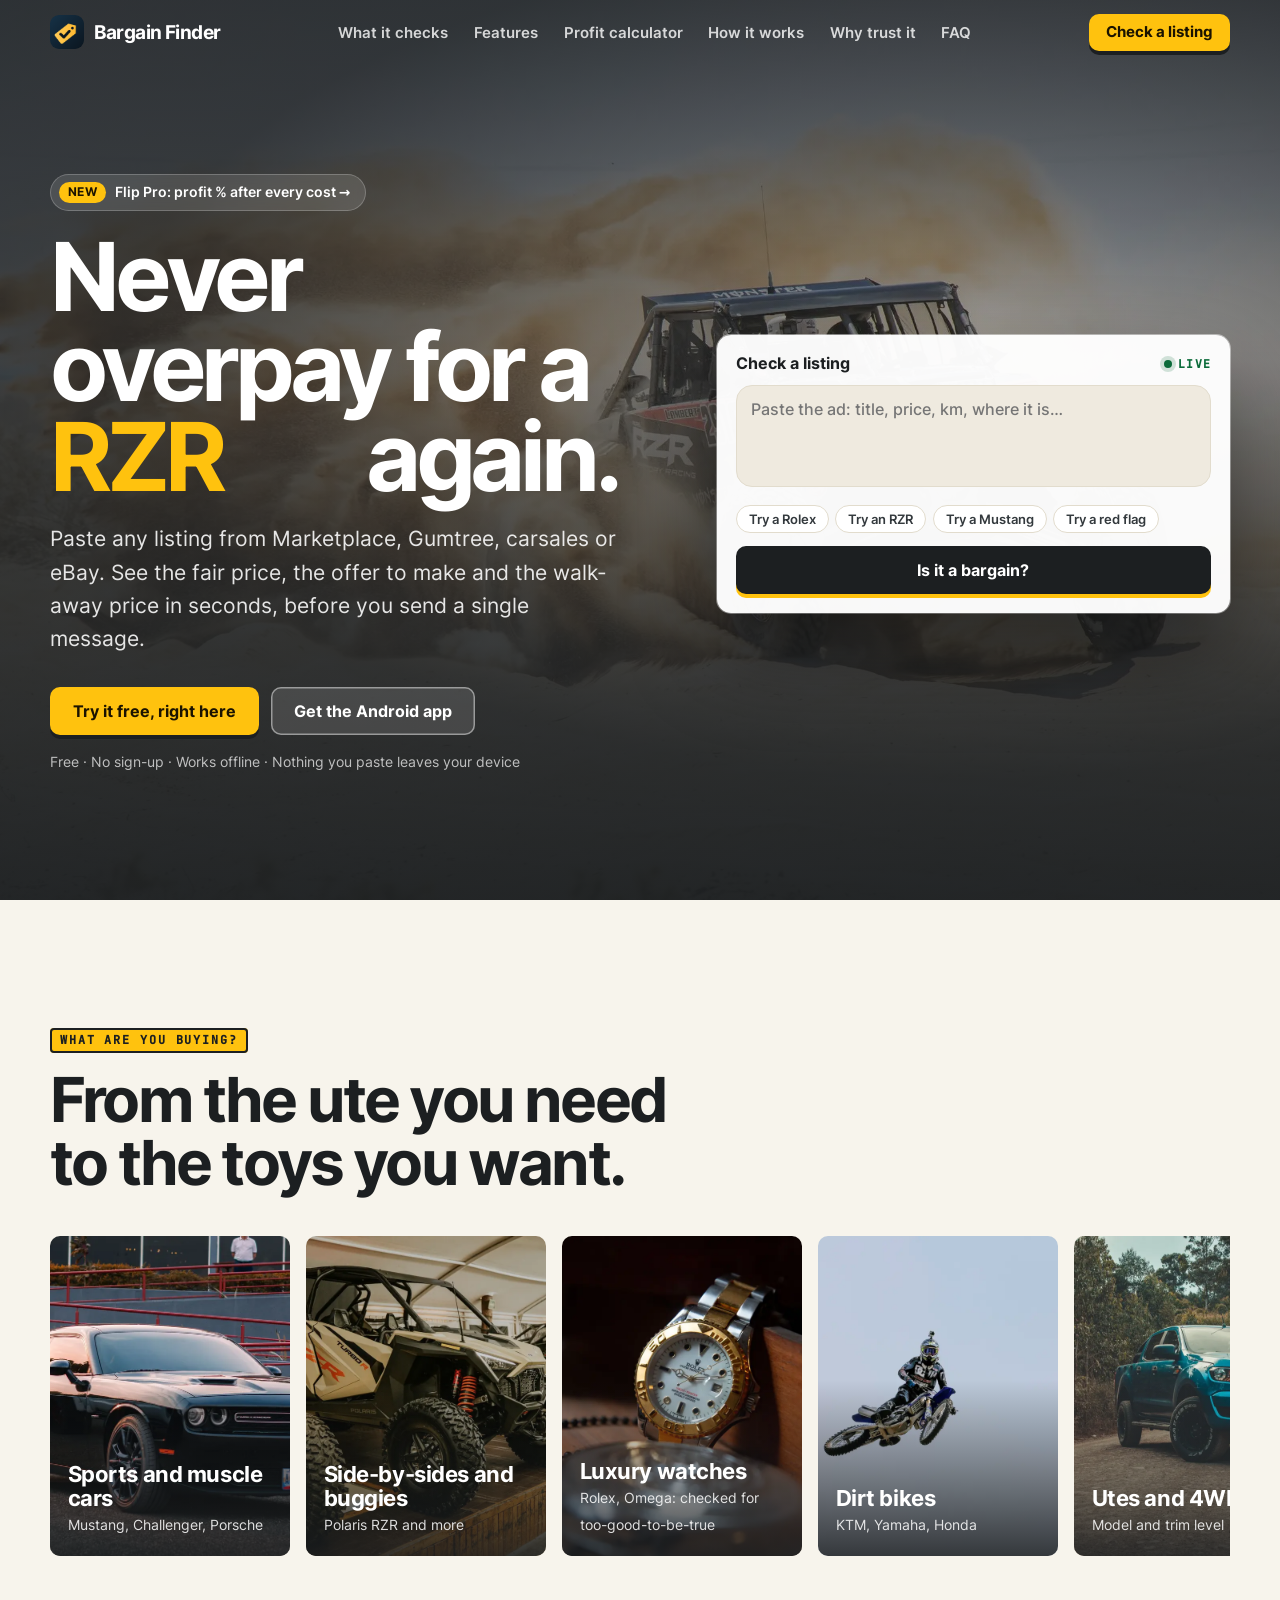
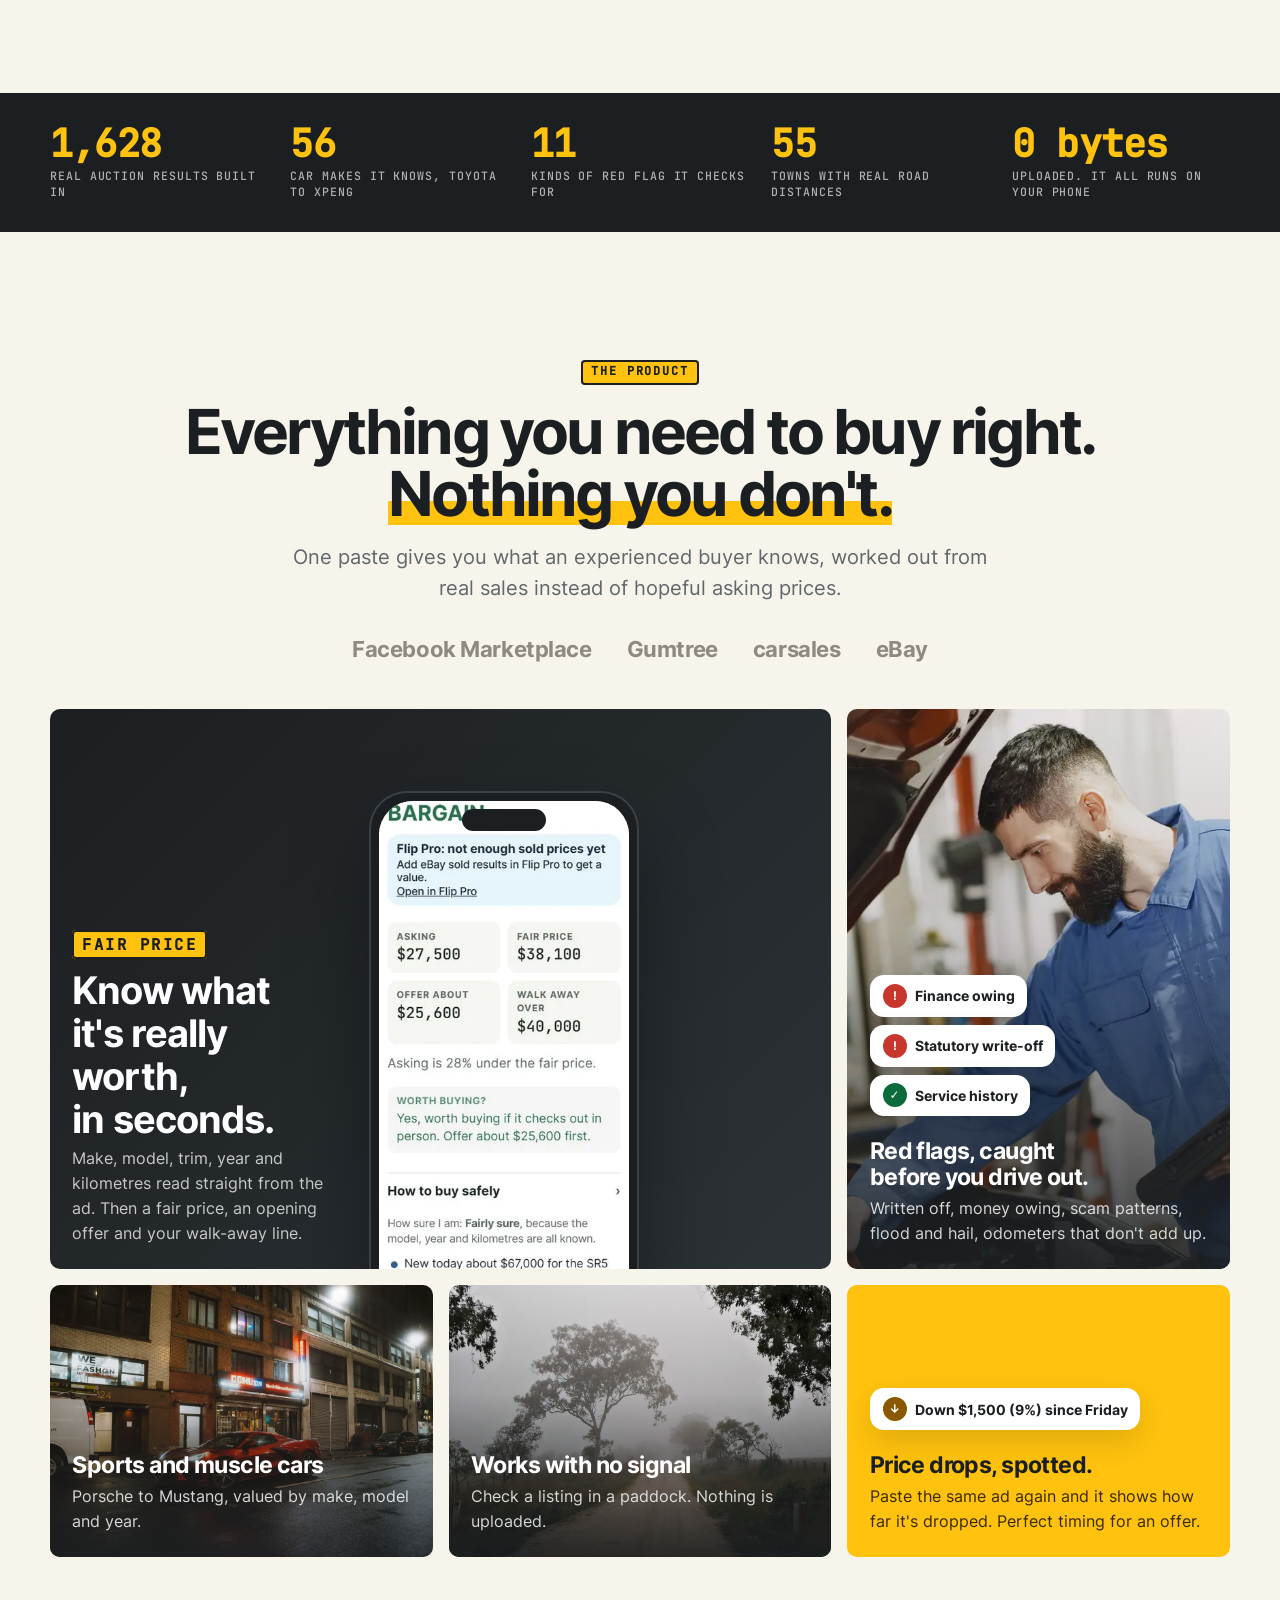
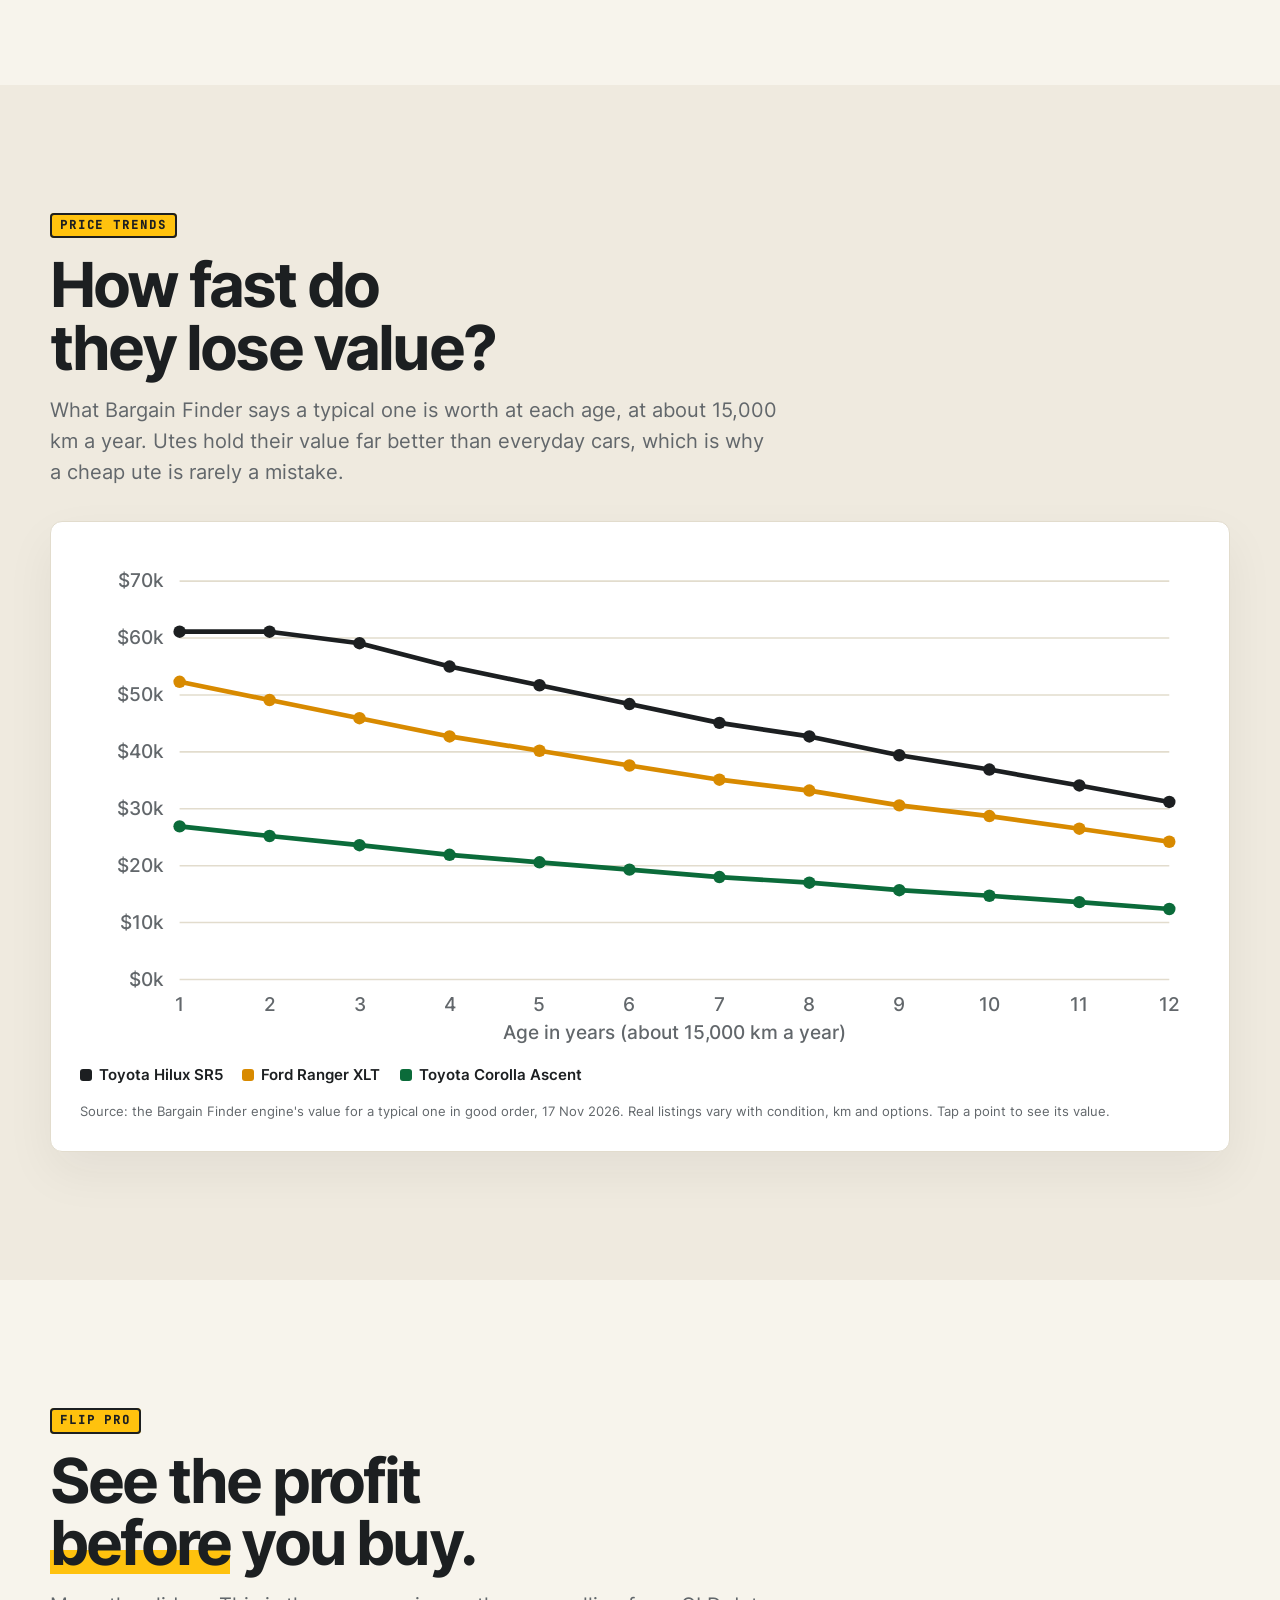
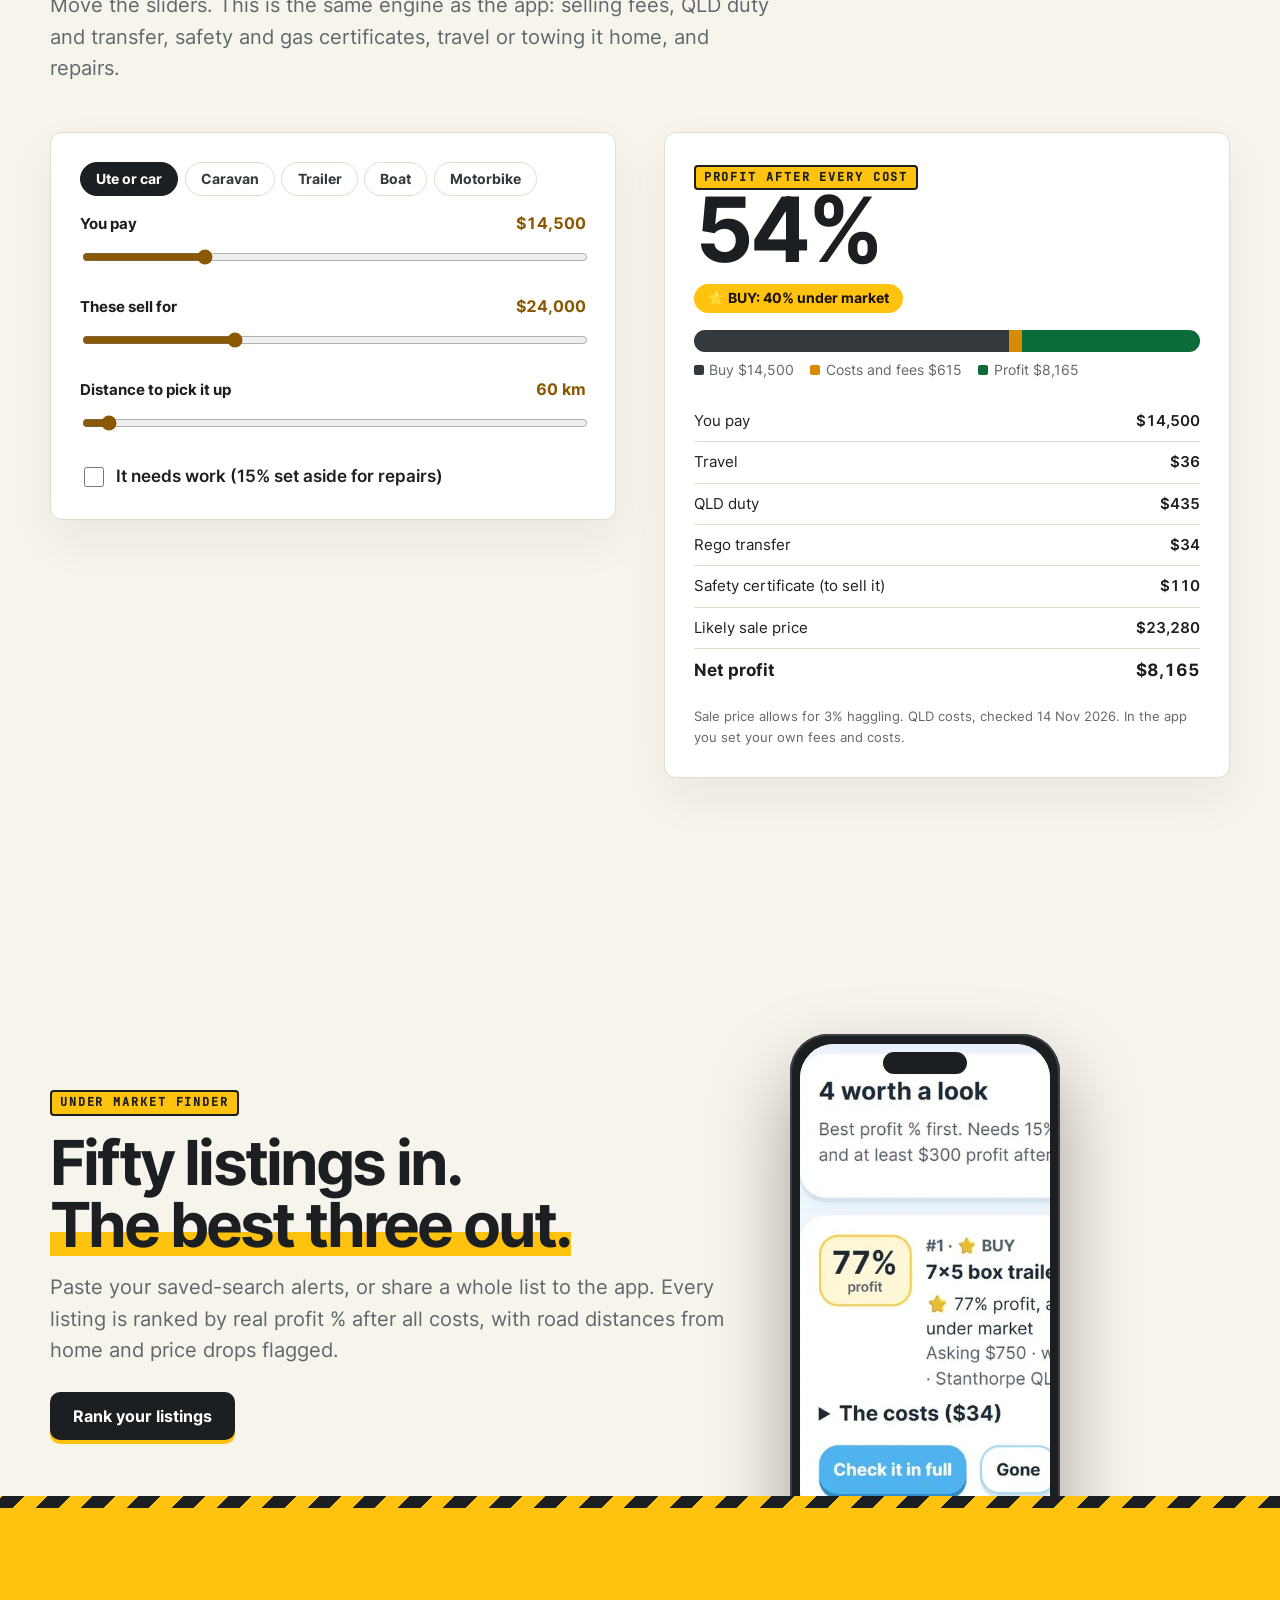
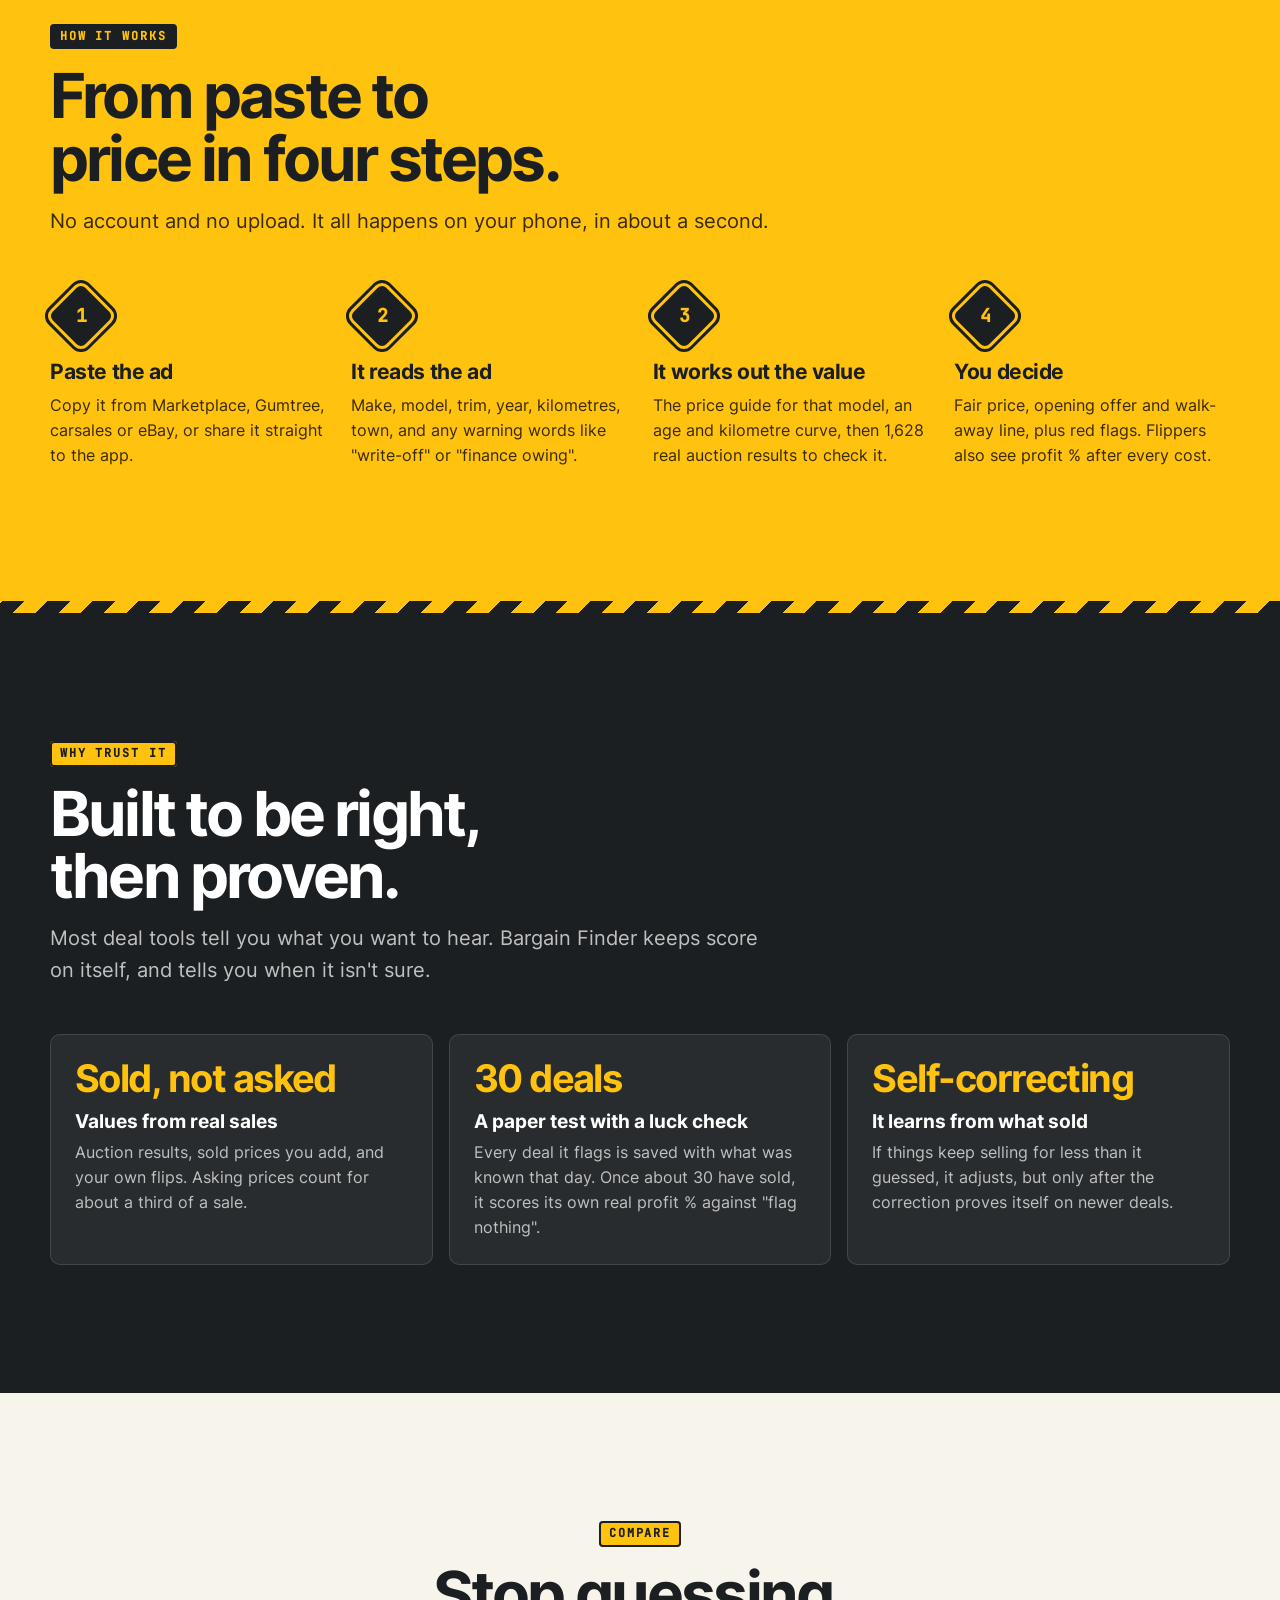
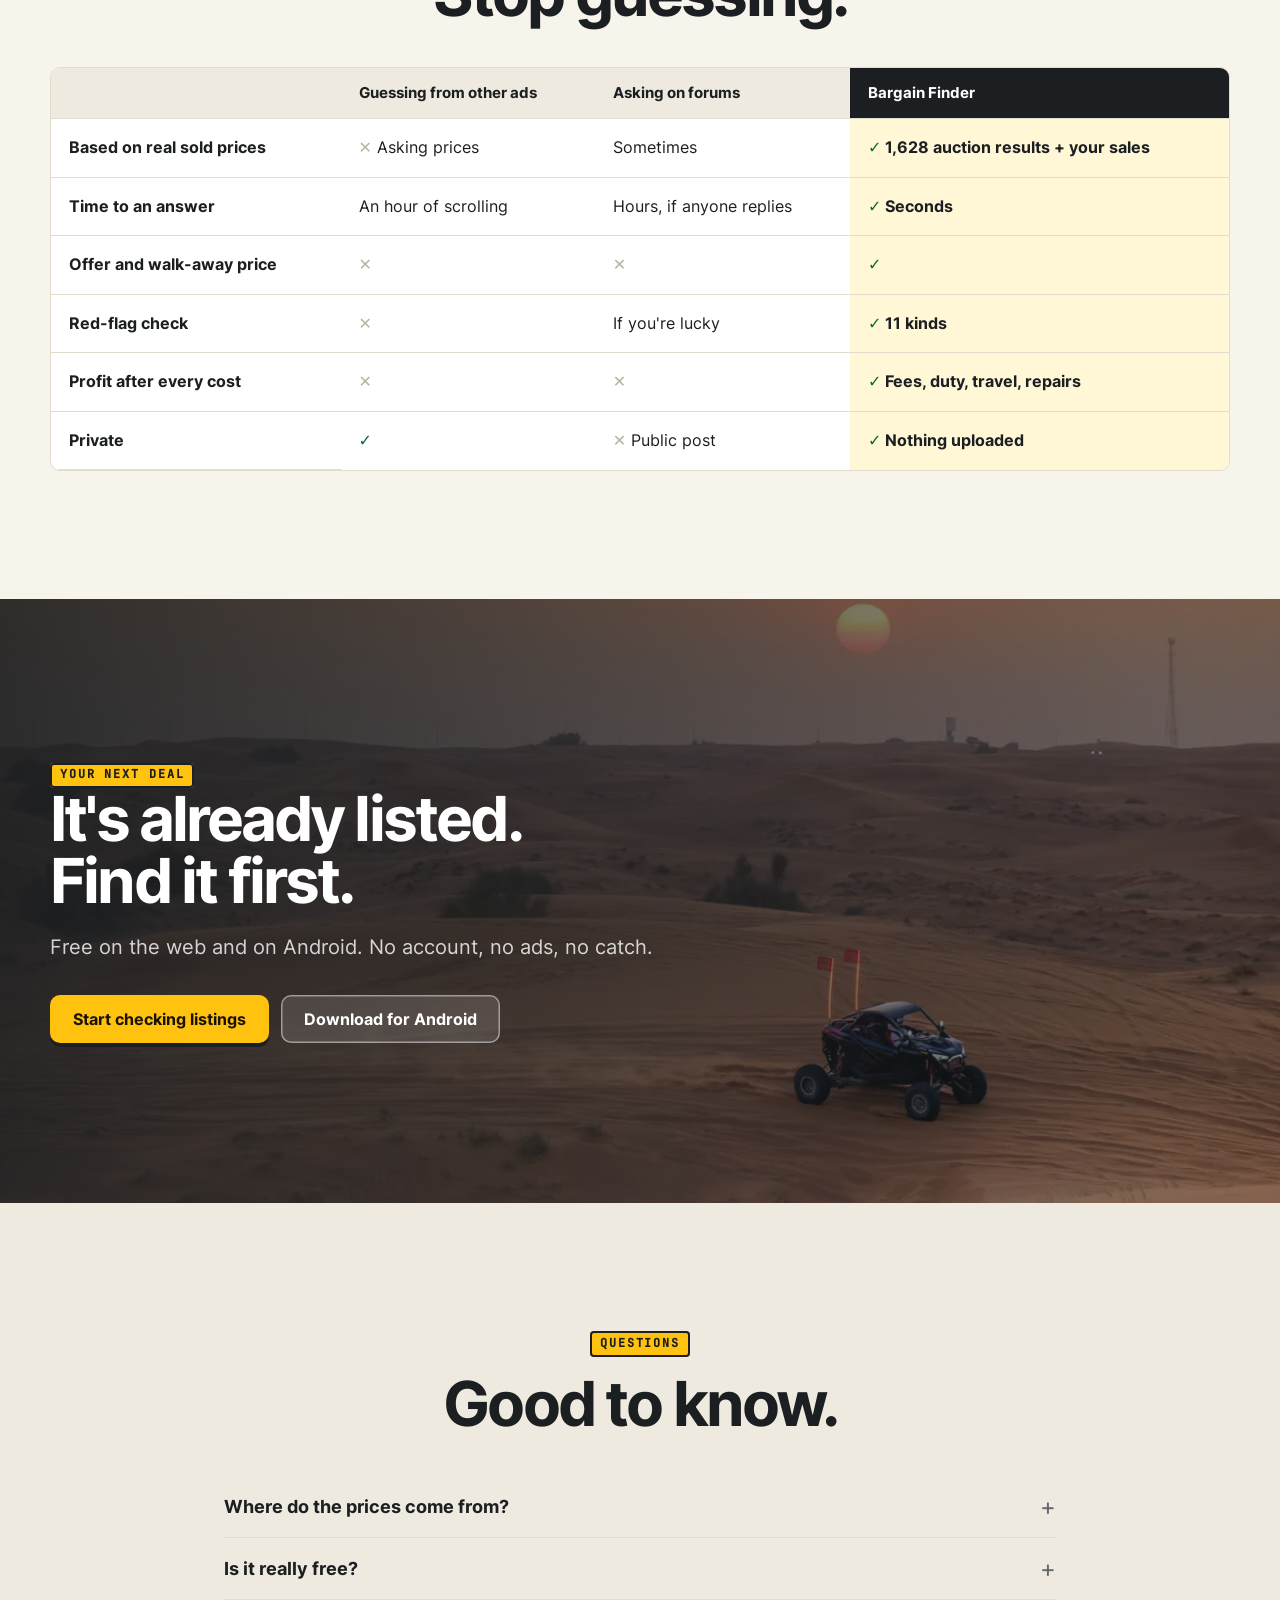
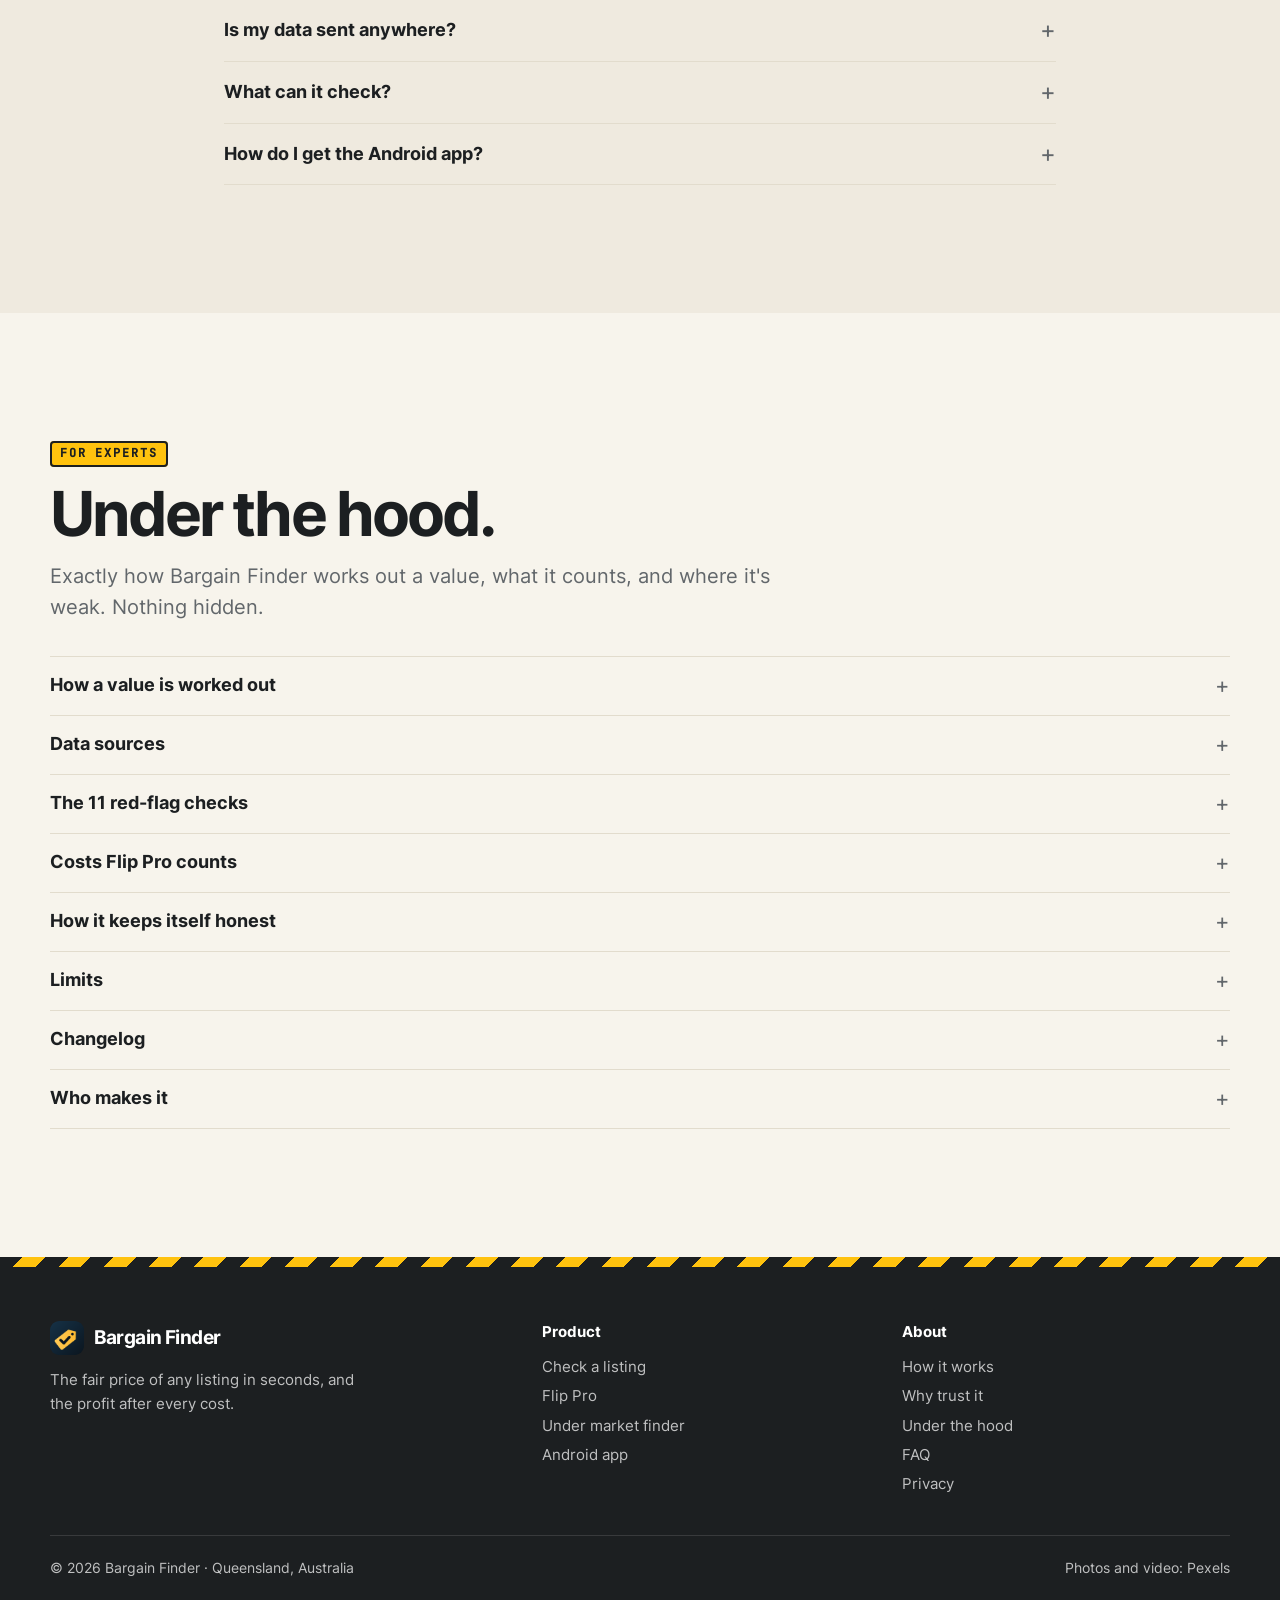
==== commit 66c050e9: "Bargain Finder 6.1: Mega Electrics page structure, own road-sign look Home page follows Mega's order" ====
--- a/index.html
+++ b/index.html
@@ -3,7 +3,7 @@
 <head>
 <meta charset="utf-8">
 <meta name="viewport" content="width=device-width, initial-scale=1, viewport-fit=cover">
-<meta name="theme-color" content="#0B1620">
+<meta name="theme-color" content="#1C1F21">
 <title>Bargain Finder: never overpay again</title>
 <meta name="description" content="Paste any Marketplace, Gumtree, carsales or eBay listing and see the fair price, the offer to make and the walk-away price in seconds. Flip Pro shows profit % after every cost.">
 <meta property="og:title" content="Bargain Finder: never overpay again">
@@ -20,8 +20,8 @@
 @font-face{font-family:"BF Sans";font-weight:600;font-display:swap;src:url(fonts/inter-600.woff2) format("woff2")}
 @font-face{font-family:"BF Sans";font-weight:700 900;font-display:swap;src:url(fonts/inter-700.woff2) format("woff2")}
 @font-face{font-family:"BF Mono";font-weight:500;font-display:swap;src:url(fonts/mono-500.woff2) format("woff2")}
-:root{--ink:#0B1620;--ink2:#22313D;--muted:#5B6975;--line:#E3E9EE;--bg:#fff;--soft:#F4F7F9;--sun:#FFC23D;--sun2:#FF9F1C;--sky:#1677B8;--sky2:#4FB3F0;--grass:#1F8A4C;
-  --red:#C8372D;--f:"BF Sans",system-ui,-apple-system,sans-serif;--m:"BF Mono",ui-monospace,Menlo,monospace;--wrap:76rem;--r:22px;color-scheme:light}
+:root{--ink:#1C1F21;--ink2:#33393D;--muted:#62676B;--line:#E2DCCD;--bg:#F7F4EC;--soft:#EFEADF;--sun:#FFC20E;--sun2:#F28C00;--sky:#8A5800;--sky2:#E0A100;--grass:#0B6B3A;
+  --red:#C8372D;--f:"BF Sans",system-ui,-apple-system,sans-serif;--m:"BF Mono",ui-monospace,Menlo,monospace;--wrap:76rem;--r:10px;color-scheme:light}
 *{box-sizing:border-box}[hidden]{display:none!important}
 html{scroll-behavior:smooth;scroll-padding-top:5rem}@media (prefers-reduced-motion:reduce){html{scroll-behavior:auto}*{animation:none!important;transition:none!important}}
 body{margin:0;background:var(--bg);color:var(--ink);font:400 1.0625rem/1.6 var(--f);-webkit-font-smoothing:antialiased}
@@ -33,20 +33,20 @@
 .grad{background:linear-gradient(92deg,var(--sun),var(--sun2));-webkit-background-clip:text;background-clip:text;color:transparent}
 section{padding-block:clamp(4.5rem,10vw,8rem)}.center{text-align:center}.center .lead{margin-inline:auto}.stack{display:flex;flex-direction:column;gap:1rem}
 .btn{display:inline-flex;align-items:center;justify-content:center;gap:.55rem;font:700 1rem/1 var(--f);padding:1rem 1.45rem;border-radius:999px;border:0;cursor:pointer;text-decoration:none;transition:transform .15s,box-shadow .15s,filter .15s;white-space:nowrap}
-.btn:hover{transform:translateY(-2px)}.btn.sun{background:var(--sun);color:#1B1300;box-shadow:0 8px 24px rgba(255,194,61,.35)}.btn.ink{background:var(--ink);color:#fff}.btn.ghost{background:rgba(255,255,255,.12);color:#fff;box-shadow:inset 0 0 0 1.5px rgba(255,255,255,.45)}
+.btn:hover{transform:translateY(-2px)}.btn.sun{background:var(--sun);color:#1B1300;box-shadow:0 8px 24px rgba(255,194,14,.35)}.btn.ink{background:var(--ink);color:#fff}.btn.ghost{background:rgba(255,255,255,.12);color:#fff;box-shadow:inset 0 0 0 1.5px rgba(255,255,255,.45)}
 .btn.line{background:#fff;color:var(--ink);box-shadow:inset 0 0 0 1.5px var(--line)}.btn.sm{padding:.7rem 1.05rem;font-size:.92rem}
 .reveal{opacity:0;transform:translateY(28px);transition:opacity .8s cubic-bezier(.2,.7,.2,1),transform .8s cubic-bezier(.2,.7,.2,1)}.reveal.in{opacity:1;transform:none}
 /* nav */
 header.top{position:fixed;inset:0 0 auto;z-index:50;transition:background .25s,box-shadow .25s,color .25s;color:#fff}
-header.top.solid{background:rgba(255,255,255,.92);backdrop-filter:saturate(1.6) blur(14px);box-shadow:0 1px 0 var(--line);color:var(--ink)}
+header.top.solid{background:rgba(247,244,236,.94);backdrop-filter:saturate(1.6) blur(14px);box-shadow:0 1px 0 var(--line);color:var(--ink)}
 header.top .wrap{display:flex;align-items:center;justify-content:space-between;gap:1rem;padding-block:.85rem}
 .brand{display:flex;align-items:center;gap:.6rem;font:900 1.2rem/1 var(--f);letter-spacing:-.03em;text-decoration:none}.brand img{width:34px;height:34px;border-radius:9px}
 nav.links{display:flex;gap:1.6rem;font:600 .95rem/1 var(--f)}nav.links a{text-decoration:none;opacity:.8}nav.links a:hover{opacity:1}
 @media (max-width:1000px){nav.links{display:none}}@media (max-width:400px){.brand span{display:none}}
 /* hero */
 .hero{position:relative;min-height:100svh;color:#fff;isolation:isolate;overflow:hidden;display:flex;align-items:center;padding:7rem 0 4rem}
-.hero video,.hero .poster{position:absolute;inset:0;width:100%;height:100%;object-fit:cover;z-index:-3}.hero .poster{background:#22313D url(media/hero-rzr.webp) 60% 50%/cover;animation:kb 26s ease-in-out infinite alternate}@keyframes kb{to{transform:scale(1.12) translate(-2%,-1%)}}@media (max-width:700px){.hero .poster{background-image:url(media/hero-rzr-small.webp)}}
-.hero::before{content:"";position:absolute;inset:0;z-index:-2;background:radial-gradient(1200px 600px at 75% 40%,rgba(11,22,32,.15),rgba(11,22,32,.78) 70%),linear-gradient(180deg,rgba(11,22,32,.55),rgba(11,22,32,.25) 40%,rgba(11,22,32,.85))}
+.hero video,.hero .poster{position:absolute;inset:0;width:100%;height:100%;object-fit:cover;z-index:-3}.hero .poster{background:#33393D url(media/hero-rzr.webp) 60% 50%/cover;animation:kb 26s ease-in-out infinite alternate}@keyframes kb{to{transform:scale(1.12) translate(-2%,-1%)}}@media (max-width:700px){.hero .poster{background-image:url(media/hero-rzr-small.webp)}}
+.hero::before{content:"";position:absolute;inset:0;z-index:-2;background:radial-gradient(1200px 600px at 75% 40%,rgba(28,31,33,.15),rgba(28,31,33,.78) 70%),linear-gradient(180deg,rgba(28,31,33,.55),rgba(28,31,33,.25) 40%,rgba(28,31,33,.85))}
 .hero .wrap{display:grid;grid-template-columns:1.08fr .92fr;gap:clamp(2rem,5vw,4.5rem);align-items:center;width:100%}
 @media (max-width:960px){.hero .wrap{grid-template-columns:1fr}.hero{padding-top:6.5rem}}
 .pill{display:inline-flex;align-items:center;gap:.55rem;background:rgba(255,255,255,.12);border:1px solid rgba(255,255,255,.22);backdrop-filter:blur(8px);border-radius:999px;padding:.45rem .9rem .45rem .5rem;font:600 .86rem/1 var(--f);text-decoration:none}
@@ -58,8 +58,8 @@
 /* live demo card */
 .demo{background:rgba(255,255,255,.97);color:var(--ink);border-radius:26px;padding:1.2rem;box-shadow:0 40px 90px rgba(0,0,0,.45),0 0 0 1px rgba(255,255,255,.5);position:relative}
 .demo .dh{display:flex;align-items:center;justify-content:space-between;gap:.5rem;margin-bottom:.7rem}.demo .dh b{font:800 1.02rem/1.2 var(--f)}
-.live{display:inline-flex;align-items:center;gap:.4rem;font:600 .72rem/1 var(--m);letter-spacing:.1em;text-transform:uppercase;color:var(--grass)}.live i{width:8px;height:8px;border-radius:50%;background:var(--grass);box-shadow:0 0 0 4px rgba(31,138,76,.18);animation:pulse 1.6s infinite}
-@keyframes pulse{50%{box-shadow:0 0 0 7px rgba(31,138,76,.06)}}
+.live{display:inline-flex;align-items:center;gap:.4rem;font:600 .72rem/1 var(--m);letter-spacing:.1em;text-transform:uppercase;color:var(--grass)}.live i{width:8px;height:8px;border-radius:50%;background:var(--grass);box-shadow:0 0 0 4px rgba(11,107,58,.18);animation:pulse 1.6s infinite}
+@keyframes pulse{50%{box-shadow:0 0 0 7px rgba(11,107,58,.06)}}
 .demo textarea{width:100%;height:6.4rem;resize:none;border:1.5px solid var(--line);border-radius:16px;padding:.8rem .9rem;font:500 .98rem/1.45 var(--f);color:var(--ink);background:var(--soft)}
 .demo textarea:focus{outline:none;border-color:var(--sky2);background:#fff}
 .tries{display:flex;gap:.4rem;flex-wrap:wrap;margin:.6rem 0 .8rem}.tries button{border:1px solid var(--line);background:#fff;border-radius:999px;padding:.4rem .75rem;font:600 .82rem/1 var(--f);cursor:pointer;color:var(--ink2)}.tries button:hover{border-color:var(--sky2)}
@@ -77,28 +77,28 @@
 .proof{background:var(--ink);color:#fff}.proof .wrap{display:grid;grid-template-columns:repeat(5,1fr);gap:1.4rem;padding-block:2rem}
 .proof div{display:flex;flex-direction:column;gap:.3rem}.proof b{font:900 clamp(1.7rem,3vw,2.4rem)/1 var(--f);letter-spacing:-.03em;font-variant-numeric:tabular-nums}.proof small{font:500 .72rem/1.35 var(--m);letter-spacing:.08em;text-transform:uppercase;color:rgba(255,255,255,.65)}
 @media (max-width:820px){.proof .wrap{grid-template-columns:1fr 1fr}.proof div:last-child{grid-column:1/-1}}
-.works{display:flex;flex-wrap:wrap;justify-content:center;gap:.6rem 2.2rem;margin-top:2.2rem;font:800 clamp(1.05rem,2vw,1.35rem)/1 var(--f);letter-spacing:-.02em;color:#A3AFB8}
+.works{display:flex;flex-wrap:wrap;justify-content:center;gap:.6rem 2.2rem;margin-top:2.2rem;font:800 clamp(1.05rem,2vw,1.35rem)/1 var(--f);letter-spacing:-.02em;color:#8E8A80}
 /* bento */
 .bento{display:grid;grid-template-columns:repeat(6,1fr);grid-auto-rows:minmax(17rem,auto);gap:1rem;margin-top:3rem}
 .tile{position:relative;border-radius:var(--r);overflow:hidden;background:var(--soft);display:flex;flex-direction:column;justify-content:flex-end;isolation:isolate;min-height:17rem}
 .tile.photo{color:#fff}.tile.photo>img{position:absolute;inset:0;width:100%;height:100%;object-fit:cover;z-index:-2;transition:transform .8s}.tile.photo:hover>img{transform:scale(1.05)}
-.tile.photo::after{content:"";position:absolute;inset:0;z-index:-1;background:linear-gradient(0deg,rgba(11,22,32,.88),rgba(11,22,32,.15) 60%,rgba(11,22,32,0))}
+.tile.photo::after{content:"";position:absolute;inset:0;z-index:-1;background:linear-gradient(0deg,rgba(28,31,33,.88),rgba(28,31,33,.15) 60%,rgba(28,31,33,0))}
 .tile .tx{padding:1.4rem;position:relative}.tile h3{font:800 1.45rem/1.12 var(--f);letter-spacing:-.025em}.tile p{margin-top:.4rem;color:var(--muted);font-size:.97rem;max-width:40ch}.tile.photo p{color:rgba(255,255,255,.82)}
 .t-a{grid-column:span 4;grid-row:span 2}.t-b{grid-column:span 2;grid-row:span 2}.t-c,.t-d,.t-e{grid-column:span 2}
 @media (max-width:980px){.bento{grid-template-columns:1fr 1fr}.t-a,.t-b,.t-c,.t-d,.t-e{grid-column:span 2;grid-row:auto}.t-c,.t-d{grid-column:span 1}}
 @media (max-width:600px){.bento{grid-template-columns:1fr}.t-a,.t-b,.t-c,.t-d,.t-e{grid-column:auto}}
-.t-a{background:linear-gradient(135deg,#0B1620,#163247);color:#fff;display:grid;grid-template-columns:1fr auto;align-items:end}.t-a p{color:rgba(255,255,255,.75)}
+.t-a{background:linear-gradient(135deg,#1C1F21,#2C3236);color:#fff;display:grid;grid-template-columns:1fr auto;align-items:end}.t-a p{color:rgba(255,255,255,.75)}
 @media (max-width:700px){.t-a{grid-template-columns:1fr}.t-a .phone{justify-self:center;margin-bottom:-6rem}}
 .chips{display:flex;flex-direction:column;gap:.5rem;padding:1.4rem 1.4rem 0}.chip{align-self:flex-start;background:#fff;color:var(--ink);border-radius:14px;padding:.55rem .8rem;font:700 .9rem/1.2 var(--f);box-shadow:0 12px 30px rgba(0,0,0,.12);display:flex;gap:.5rem;align-items:center}
 .chip i{font-style:normal;width:24px;height:24px;border-radius:50%;display:grid;place-items:center;font-size:.75rem;color:#fff;background:var(--red)}.chip.ok i{background:var(--grass)}.chip.dn i{background:var(--sky)}
 /* phone frame */
-.phone{width:min(270px,100%);aspect-ratio:9/18.6;border-radius:44px;padding:10px;background:#0B1620;box-shadow:0 40px 80px rgba(0,0,0,.35),inset 0 0 0 2px #2b3a46;position:relative;margin:1.4rem 1.4rem -5rem}
-.phone::before{content:"";position:absolute;top:18px;left:50%;transform:translateX(-50%);width:84px;height:22px;border-radius:12px;background:#0B1620;z-index:2}
+.phone{width:min(270px,100%);aspect-ratio:9/18.6;border-radius:44px;padding:10px;background:#1C1F21;box-shadow:0 40px 80px rgba(0,0,0,.35),inset 0 0 0 2px #3A4044;position:relative;margin:1.4rem 1.4rem -5rem}
+.phone::before{content:"";position:absolute;top:18px;left:50%;transform:translateX(-50%);width:84px;height:22px;border-radius:12px;background:#1C1F21;z-index:2}
 .phone img{width:100%;height:100%;object-fit:cover;object-position:top;border-radius:34px;background:#fff}
 .float{animation:fl 6s ease-in-out infinite}@keyframes fl{50%{transform:translateY(-10px)}}
 /* calculator */
 .calc{display:grid;grid-template-columns:1fr 1fr;gap:clamp(1.5rem,4vw,3rem);align-items:start;margin-top:3rem}@media (max-width:900px){.calc{grid-template-columns:1fr}}
-.panel{background:#fff;border:1px solid var(--line);border-radius:var(--r);padding:clamp(1.2rem,3vw,1.8rem);box-shadow:0 20px 50px rgba(11,22,32,.06)}
+.panel{background:#fff;border:1px solid var(--line);border-radius:var(--r);padding:clamp(1.2rem,3vw,1.8rem);box-shadow:0 20px 50px rgba(28,31,33,.06)}
 .seg{display:flex;flex-wrap:wrap;gap:.4rem;margin-bottom:1.2rem}.seg button{border:1.5px solid var(--line);background:#fff;border-radius:999px;padding:.55rem .95rem;font:700 .9rem/1 var(--f);cursor:pointer;color:var(--ink2)}
 .seg button[aria-pressed="true"]{background:var(--ink);border-color:var(--ink);color:#fff}
 .field{margin-bottom:1.15rem}.field label{display:flex;justify-content:space-between;font:700 .95rem/1.2 var(--f);margin-bottom:.5rem}.field output{font:800 1rem/1 var(--f);font-variant-numeric:tabular-nums;color:var(--sky)}
@@ -117,19 +117,19 @@
 .rail{display:grid;grid-auto-flow:column;grid-auto-columns:minmax(15rem,1fr);gap:1rem;overflow-x:auto;scroll-snap-type:x mandatory;padding-bottom:.6rem;margin-top:2.6rem;scrollbar-width:thin}
 .rail a{scroll-snap-align:start;position:relative;border-radius:var(--r);overflow:hidden;aspect-ratio:3/4;color:#fff;text-decoration:none;isolation:isolate}
 .rail img{position:absolute;inset:0;width:100%;height:100%;object-fit:cover;z-index:-2;transition:transform .8s}.rail a:hover img{transform:scale(1.06)}
-.rail a::after{content:"";position:absolute;inset:0;z-index:-1;background:linear-gradient(0deg,rgba(11,22,32,.85),rgba(11,22,32,0) 55%)}
+.rail a::after{content:"";position:absolute;inset:0;z-index:-1;background:linear-gradient(0deg,rgba(28,31,33,.85),rgba(28,31,33,0) 55%)}
 .rail span{position:absolute;left:1.1rem;right:1.1rem;bottom:1.1rem}.rail b{display:block;font:800 1.35rem/1.1 var(--f);letter-spacing:-.02em}.rail small{opacity:.85}
 /* video cta */
 .vcta{position:relative;color:#fff;isolation:isolate;overflow:hidden;padding-block:clamp(6rem,14vw,10rem)}
-.vcta video{position:absolute;inset:0;width:100%;height:100%;object-fit:cover;z-index:-2}.vcta::before{content:"";position:absolute;inset:0;z-index:-1;background:linear-gradient(90deg,rgba(11,22,32,.88),rgba(11,22,32,.45))}
+.vcta video{position:absolute;inset:0;width:100%;height:100%;object-fit:cover;z-index:-2}.vcta::before{content:"";position:absolute;inset:0;z-index:-1;background:linear-gradient(90deg,rgba(28,31,33,.88),rgba(28,31,33,.45))}
 .vcta .h2{max-width:14ch}.vcta .lead{color:rgba(255,255,255,.8);margin-top:1.2rem}.vcta .cta{display:flex;gap:.7rem;flex-wrap:wrap;margin-top:2rem}
 /* compare */
 .cmp{width:100%;border-collapse:separate;border-spacing:0;margin-top:2.6rem;font-size:1rem;background:#fff;border:1px solid var(--line);border-radius:var(--r);overflow:hidden}
 .cmp th,.cmp td{padding:1rem 1.1rem;text-align:left;border-bottom:1px solid var(--line)}.cmp thead th{font:800 .95rem/1.2 var(--f);background:var(--soft)}.cmp thead th.us{background:var(--ink);color:#fff}
-.cmp td.us{background:#FFFBEF;font-weight:700}.cmp tr:last-child td{border-bottom:0}.y{color:var(--grass);font-weight:900}.n{color:#B4BEC6;font-weight:900}
+.cmp td.us{background:#FFF7D6;font-weight:700}.cmp tr:last-child td{border-bottom:0}.y{color:var(--grass);font-weight:900}.n{color:#B9B3A5;font-weight:900}
 @media (max-width:700px){.cmp{font-size:.88rem}.cmp th,.cmp td{padding:.7rem .6rem}}
 
-.chart{width:100%;height:auto;display:block}.chart .ax{font:500 12px var(--f);fill:#5B6975}
+.chart{width:100%;height:auto;display:block}.chart .ax{font:500 12px var(--f);fill:#62676B}
 .legend{display:flex;flex-wrap:wrap;gap:.4rem 1.2rem;margin:.9rem 0 0;font-weight:600;font-size:.95rem}.legend i{display:inline-block;width:12px;height:12px;border-radius:3px;margin-right:.45rem;vertical-align:-1px}
 .split{display:flex;height:22px;border-radius:999px;overflow:hidden;margin:1.1rem 0 .5rem;background:var(--soft)}.split div{height:100%;transition:width .3s}
 .splitkey{display:flex;flex-wrap:wrap;gap:.3rem 1rem;font-size:.85rem;color:var(--muted)}.splitkey i{display:inline-block;width:10px;height:10px;border-radius:2px;margin-right:.35rem}
@@ -146,13 +146,30 @@
 footer{background:var(--ink);color:rgba(255,255,255,.72);padding:4rem 0 3rem;font-size:.93rem}footer .wrap{display:grid;grid-template-columns:1.4fr 1fr 1fr;gap:2rem}footer b{color:#fff;display:block;margin-bottom:.7rem}footer a{display:block;text-decoration:none;margin:.35rem 0}footer a:hover{color:#fff}
 footer .bot{grid-column:1/-1;border-top:1px solid rgba(255,255,255,.12);padding-top:1.4rem;display:flex;justify-content:space-between;flex-wrap:wrap;gap:1rem;font-size:.85rem}
 @media (max-width:760px){footer .wrap{grid-template-columns:1fr 1fr}footer .wrap>div:first-child{grid-column:1/-1}}
+
+/* 6.1 look: road-sign charcoal, safety yellow, off-white. Structure follows Mega Electrics, the look is Bargain Finder's own. */
+.eyebrow{display:inline-flex;align-self:flex-start;align-items:center;color:var(--ink)!important;background:var(--sun);padding:.42rem .62rem;border-radius:4px;box-shadow:inset 0 0 0 2px var(--ink)}
+.center .eyebrow{align-self:center}
+.btn{border-radius:10px}.btn.sun{box-shadow:0 4px 0 var(--ink)}.btn.sun:hover{box-shadow:0 6px 0 var(--ink)}.btn.ink{box-shadow:0 4px 0 var(--sun)}
+.grad{background:linear-gradient(transparent 60%,var(--sun) 60% 92%,transparent 92%);-webkit-background-clip:border-box;background-clip:border-box;color:inherit}
+.proof b{font-family:var(--m);color:var(--sun);letter-spacing:-.02em}
+.panel{border-radius:12px}.demo{border-radius:14px}.phone{border-radius:38px}
+.hazard,.how::before,.how::after,footer::before{background:repeating-linear-gradient(-45deg,var(--ink) 0 16px,var(--sun) 16px 32px)}
+.how{background:var(--sun);color:var(--ink);position:relative}.how .lead{color:#3A2A00}.how .eyebrow{background:var(--ink);color:var(--sun)!important;box-shadow:none}
+.how::before,.how::after{content:"";position:absolute;left:0;right:0;height:12px}.how::before{top:0}.how::after{bottom:0}
+.steps{display:grid;grid-template-columns:repeat(4,1fr);gap:1.6rem;margin-top:3rem;list-style:none;padding:0}
+.sign{width:46px;height:46px;margin:8px 0 1.3rem 8px;transform:rotate(45deg);background:var(--ink);border-radius:6px;box-shadow:0 0 0 3px var(--sun),0 0 0 6px var(--ink);display:grid;place-items:center}
+.sign b{transform:rotate(-45deg);font:700 1.15rem/1 var(--m);color:var(--sun)}
+.steps h3{font:800 1.3rem/1.2 var(--f);letter-spacing:-.02em}.steps p{margin-top:.5rem;color:#3A2A00;font-size:.98rem}
+@media (max-width:900px){.steps{grid-template-columns:1fr 1fr}}@media (max-width:520px){.steps{grid-template-columns:1fr}}
+footer{position:relative}footer::before{content:"";position:absolute;left:0;right:0;top:0;height:10px}
 </style>
 </head>
 <body>
 <header class="top" id="nav"><div class="wrap">
   <a class="brand" href="#top" aria-label="Bargain Finder home"><img src="icons/icon-192.png" alt=""><span>Bargain Finder</span></a>
-  <nav class="links" aria-label="Sections"><a href="#product">Product</a><a href="#profit">Profit calculator</a><a href="#honest">Why trust it</a><a href="#compare">Compare</a><a href="#faq">FAQ</a><a href="#expert">Under the hood</a></nav>
-  <a class="btn sun sm" href="app.html">Open the app</a>
+  <nav class="links" aria-label="Sections"><a href="#what">What it checks</a><a href="#product">Features</a><a href="#profit">Profit calculator</a><a href="#how">How it works</a><a href="#honest">Why trust it</a><a href="#faq">FAQ</a></nav>
+  <a class="btn sun sm" href="#demo">Check a listing</a>
 </div></header>
 
 <main id="top">
@@ -177,6 +194,21 @@
   </div>
 </section>
 
+<!-- CATEGORIES -->
+<section id="what" aria-labelledby="catH"><div class="wrap">
+  <div class="stack reveal"><p class="eyebrow">What are you buying?</p><h2 class="h2" id="catH">From the ute you need<br>to the toys you want.</h2></div>
+  <div class="rail reveal">
+    <a href="#demo"><img src="media/car-challenger.webp" alt="" loading="lazy"><span><b>Sports and muscle cars</b><small>Mustang, Challenger, Porsche</small></span></a>
+    <a href="#demo"><img src="media/rzr-turbo.webp" alt="" loading="lazy"><span><b>Side-by-sides and buggies</b><small>Polaris RZR and more</small></span></a>
+    <a href="#demo"><img src="media/watch-rolex-gold.webp" alt="" loading="lazy"><span><b>Luxury watches</b><small>Rolex, Omega: checked for too-good-to-be-true</small></span></a>
+    <a href="#demo"><img src="media/motocross-air.webp" alt="" loading="lazy"><span><b>Dirt bikes</b><small>KTM, Yamaha, Honda</small></span></a>
+    <a href="#demo"><img src="media/ute-ranger.webp" alt="" loading="lazy"><span><b>Utes and 4WDs</b><small>Model and trim level</small></span></a>
+    <a href="#demo"><img src="media/caravan-lake.webp" alt="" loading="lazy"><span><b>Caravans</b><small>Towing and certificates</small></span></a>
+    <a href="#demo"><img src="media/boat-trailer.webp" alt="" loading="lazy"><span><b>Boats and jet skis</b><small>Tinnies to WaveRunners</small></span></a>
+    <a href="flippro.html"><img src="media/car-gt-night.webp" alt="" loading="lazy"><span><b>Anything else</b><small>Cards, collectables: valued from sold prices in Flip Pro</small></span></a>
+  </div>
+</div></section>
+
 <div class="proof" aria-label="By the numbers"><div class="wrap">
   <div><b data-count="1628">1,628</b><small>Real auction results built in</small></div>
   <div><b data-count="56">56</b><small>Car makes it knows, Toyota to Xpeng</small></div>
@@ -205,15 +237,15 @@
 </div></section>
 
 <!-- CHART: how fast they lose value (engine output) -->
-<section aria-labelledby="depH"><div class="wrap">
+<section style="background:var(--soft)" aria-labelledby="depH"><div class="wrap">
   <div class="stack reveal" style="max-width:46rem"><p class="eyebrow">Price trends</p><h2 class="h2" id="depH">How fast do they lose value?</h2>
     <p class="lead">What Bargain Finder says a typical one is worth at each age, at about 15,000 km a year. Utes hold their value far better than everyday cars, which is why a cheap ute is rarely a mistake.</p></div>
-  <div class="panel reveal" style="margin-top:2rem"><svg viewBox="0 0 720 320" role="img" aria-labelledby="chartT" class="chart"><line x1="64" x2="700" y1="276" y2="276" stroke="#E3E9EE"/><text x="54" y="280" text-anchor="end" class="ax">$0k</text><line x1="64" x2="700" y1="239.42857142857144" y2="239.42857142857144" stroke="#E3E9EE"/><text x="54" y="243.42857142857144" text-anchor="end" class="ax">$10k</text><line x1="64" x2="700" y1="202.85714285714286" y2="202.85714285714286" stroke="#E3E9EE"/><text x="54" y="206.85714285714286" text-anchor="end" class="ax">$20k</text><line x1="64" x2="700" y1="166.28571428571428" y2="166.28571428571428" stroke="#E3E9EE"/><text x="54" y="170.28571428571428" text-anchor="end" class="ax">$30k</text><line x1="64" x2="700" y1="129.71428571428572" y2="129.71428571428572" stroke="#E3E9EE"/><text x="54" y="133.71428571428572" text-anchor="end" class="ax">$40k</text><line x1="64" x2="700" y1="93.14285714285714" y2="93.14285714285714" stroke="#E3E9EE"/><text x="54" y="97.14285714285714" text-anchor="end" class="ax">$50k</text><line x1="64" x2="700" y1="56.571428571428584" y2="56.571428571428584" stroke="#E3E9EE"/><text x="54" y="60.571428571428584" text-anchor="end" class="ax">$60k</text><line x1="64" x2="700" y1="20" y2="20" stroke="#E3E9EE"/><text x="54" y="24" text-anchor="end" class="ax">$70k</text><text x="64" y="296" text-anchor="middle" class="ax">1</text><text x="121.81818181818181" y="296" text-anchor="middle" class="ax">2</text><text x="179.63636363636363" y="296" text-anchor="middle" class="ax">3</text><text x="237.45454545454547" y="296" text-anchor="middle" class="ax">4</text><text x="295.27272727272725" y="296" text-anchor="middle" class="ax">5</text><text x="353.09090909090907" y="296" text-anchor="middle" class="ax">6</text><text x="410.90909090909093" y="296" text-anchor="middle" class="ax">7</text><text x="468.72727272727275" y="296" text-anchor="middle" class="ax">8</text><text x="526.5454545454545" y="296" text-anchor="middle" class="ax">9</text><text x="584.3636363636364" y="296" text-anchor="middle" class="ax">10</text><text x="642.1818181818181" y="296" text-anchor="middle" class="ax">11</text><text x="700" y="296" text-anchor="middle" class="ax">12</text><text x="382" y="314" text-anchor="middle" class="ax">Age in years (about 15,000 km a year)</text><polyline fill="none" stroke="#1167A8" stroke-width="3" stroke-linejoin="round" stroke-linecap="round" points="64.0,52.5 121.8,52.5 179.6,59.9 237.5,74.9 295.3,86.9 353.1,99.0 410.9,111.1 468.7,119.8 526.5,131.9 584.4,141.1 642.2,151.3 700.0,161.9"/><circle cx="64.0" cy="52.5" r="4" fill="#1167A8"><title>Toyota Hilux SR5, 1 years old: about $61,100</title></circle><circle cx="121.8" cy="52.5" r="4" fill="#1167A8"><title>Toyota Hilux SR5, 2 years old: about $61,100</title></circle><circle cx="179.6" cy="59.9" r="4" fill="#1167A8"><title>Toyota Hilux SR5, 3 years old: about $59,100</title></circle><circle cx="237.5" cy="74.9" r="4" fill="#1167A8"><title>Toyota Hilux SR5, 4 years old: about $55,000</title></circle><circle cx="295.3" cy="86.9" r="4" fill="#1167A8"><title>Toyota Hilux SR5, 5 years old: about $51,700</title></circle><circle cx="353.1" cy="99.0" r="4" fill="#1167A8"><title>Toyota Hilux SR5, 6 years old: about $48,400</title></circle><circle cx="410.9" cy="111.1" r="4" fill="#1167A8"><title>Toyota Hilux SR5, 7 years old: about $45,100</title></circle><circle cx="468.7" cy="119.8" r="4" fill="#1167A8"><title>Toyota Hilux SR5, 8 years old: about $42,700</title></circle><circle cx="526.5" cy="131.9" r="4" fill="#1167A8"><title>Toyota Hilux SR5, 9 years old: about $39,400</title></circle><circle cx="584.4" cy="141.1" r="4" fill="#1167A8"><title>Toyota Hilux SR5, 10 years old: about $36,900</title></circle><circle cx="642.2" cy="151.3" r="4" fill="#1167A8"><title>Toyota Hilux SR5, 11 years old: about $34,100</title></circle><circle cx="700.0" cy="161.9" r="4" fill="#1167A8"><title>Toyota Hilux SR5, 12 years old: about $31,200</title></circle><polyline fill="none" stroke="#E09A00" stroke-width="3" stroke-linejoin="round" stroke-linecap="round" points="64.0,84.7 121.8,96.4 179.6,108.1 237.5,119.8 295.3,129.0 353.1,138.5 410.9,147.6 468.7,154.6 526.5,164.1 584.4,171.0 642.2,179.1 700.0,187.5"/><circle cx="64.0" cy="84.7" r="4" fill="#E09A00"><title>Ford Ranger XLT, 1 years old: about $52,300</title></circle><circle cx="121.8" cy="96.4" r="4" fill="#E09A00"><title>Ford Ranger XLT, 2 years old: about $49,100</title></circle><circle cx="179.6" cy="108.1" r="4" fill="#E09A00"><title>Ford Ranger XLT, 3 years old: about $45,900</title></circle><circle cx="237.5" cy="119.8" r="4" fill="#E09A00"><title>Ford Ranger XLT, 4 years old: about $42,700</title></circle><circle cx="295.3" cy="129.0" r="4" fill="#E09A00"><title>Ford Ranger XLT, 5 years old: about $40,200</title></circle><circle cx="353.1" cy="138.5" r="4" fill="#E09A00"><title>Ford Ranger XLT, 6 years old: about $37,600</title></circle><circle cx="410.9" cy="147.6" r="4" fill="#E09A00"><title>Ford Ranger XLT, 7 years old: about $35,100</title></circle><circle cx="468.7" cy="154.6" r="4" fill="#E09A00"><title>Ford Ranger XLT, 8 years old: about $33,200</title></circle><circle cx="526.5" cy="164.1" r="4" fill="#E09A00"><title>Ford Ranger XLT, 9 years old: about $30,600</title></circle><circle cx="584.4" cy="171.0" r="4" fill="#E09A00"><title>Ford Ranger XLT, 10 years old: about $28,700</title></circle><circle cx="642.2" cy="179.1" r="4" fill="#E09A00"><title>Ford Ranger XLT, 11 years old: about $26,500</title></circle><circle cx="700.0" cy="187.5" r="4" fill="#E09A00"><title>Ford Ranger XLT, 12 years old: about $24,200</title></circle><polyline fill="none" stroke="#1B7A44" stroke-width="3" stroke-linejoin="round" stroke-linecap="round" points="64.0,177.6 121.8,183.8 179.6,189.7 237.5,195.9 295.3,200.7 353.1,205.4 410.9,210.2 468.7,213.8 526.5,218.6 584.4,222.2 642.2,226.3 700.0,230.7"/><circle cx="64.0" cy="177.6" r="4" fill="#1B7A44"><title>Toyota Corolla Ascent, 1 years old: about $26,900</title></circle><circle cx="121.8" cy="183.8" r="4" fill="#1B7A44"><title>Toyota Corolla Ascent, 2 years old: about $25,200</title></circle><circle cx="179.6" cy="189.7" r="4" fill="#1B7A44"><title>Toyota Corolla Ascent, 3 years old: about $23,600</title></circle><circle cx="237.5" cy="195.9" r="4" fill="#1B7A44"><title>Toyota Corolla Ascent, 4 years old: about $21,900</title></circle><circle cx="295.3" cy="200.7" r="4" fill="#1B7A44"><title>Toyota Corolla Ascent, 5 years old: about $20,600</title></circle><circle cx="353.1" cy="205.4" r="4" fill="#1B7A44"><title>Toyota Corolla Ascent, 6 years old: about $19,300</title></circle><circle cx="410.9" cy="210.2" r="4" fill="#1B7A44"><title>Toyota Corolla Ascent, 7 years old: about $18,000</title></circle><circle cx="468.7" cy="213.8" r="4" fill="#1B7A44"><title>Toyota Corolla Ascent, 8 years old: about $17,000</title></circle><circle cx="526.5" cy="218.6" r="4" fill="#1B7A44"><title>Toyota Corolla Ascent, 9 years old: about $15,700</title></circle><circle cx="584.4" cy="222.2" r="4" fill="#1B7A44"><title>Toyota Corolla Ascent, 10 years old: about $14,700</title></circle><circle cx="642.2" cy="226.3" r="4" fill="#1B7A44"><title>Toyota Corolla Ascent, 11 years old: about $13,600</title></circle><circle cx="700.0" cy="230.7" r="4" fill="#1B7A44"><title>Toyota Corolla Ascent, 12 years old: about $12,400</title></circle></svg><div class="legend"><span><i style="background:#1167A8"></i>Toyota Hilux SR5</span><span><i style="background:#E09A00"></i>Ford Ranger XLT</span><span><i style="background:#1B7A44"></i>Toyota Corolla Ascent</span></div>
+  <div class="panel reveal" style="margin-top:2rem;background:#fff"><svg viewBox="0 0 720 320" role="img" aria-labelledby="chartT" class="chart"><line x1="64" x2="700" y1="276" y2="276" stroke="#E2DCCD"/><text x="54" y="280" text-anchor="end" class="ax">$0k</text><line x1="64" x2="700" y1="239.42857142857144" y2="239.42857142857144" stroke="#E2DCCD"/><text x="54" y="243.42857142857144" text-anchor="end" class="ax">$10k</text><line x1="64" x2="700" y1="202.85714285714286" y2="202.85714285714286" stroke="#E2DCCD"/><text x="54" y="206.85714285714286" text-anchor="end" class="ax">$20k</text><line x1="64" x2="700" y1="166.28571428571428" y2="166.28571428571428" stroke="#E2DCCD"/><text x="54" y="170.28571428571428" text-anchor="end" class="ax">$30k</text><line x1="64" x2="700" y1="129.71428571428572" y2="129.71428571428572" stroke="#E2DCCD"/><text x="54" y="133.71428571428572" text-anchor="end" class="ax">$40k</text><line x1="64" x2="700" y1="93.14285714285714" y2="93.14285714285714" stroke="#E2DCCD"/><text x="54" y="97.14285714285714" text-anchor="end" class="ax">$50k</text><line x1="64" x2="700" y1="56.571428571428584" y2="56.571428571428584" stroke="#E2DCCD"/><text x="54" y="60.571428571428584" text-anchor="end" class="ax">$60k</text><line x1="64" x2="700" y1="20" y2="20" stroke="#E2DCCD"/><text x="54" y="24" text-anchor="end" class="ax">$70k</text><text x="64" y="296" text-anchor="middle" class="ax">1</text><text x="121.81818181818181" y="296" text-anchor="middle" class="ax">2</text><text x="179.63636363636363" y="296" text-anchor="middle" class="ax">3</text><text x="237.45454545454547" y="296" text-anchor="middle" class="ax">4</text><text x="295.27272727272725" y="296" text-anchor="middle" class="ax">5</text><text x="353.09090909090907" y="296" text-anchor="middle" class="ax">6</text><text x="410.90909090909093" y="296" text-anchor="middle" class="ax">7</text><text x="468.72727272727275" y="296" text-anchor="middle" class="ax">8</text><text x="526.5454545454545" y="296" text-anchor="middle" class="ax">9</text><text x="584.3636363636364" y="296" text-anchor="middle" class="ax">10</text><text x="642.1818181818181" y="296" text-anchor="middle" class="ax">11</text><text x="700" y="296" text-anchor="middle" class="ax">12</text><text x="382" y="314" text-anchor="middle" class="ax">Age in years (about 15,000 km a year)</text><polyline fill="none" stroke="#1C1F21" stroke-width="3" stroke-linejoin="round" stroke-linecap="round" points="64.0,52.5 121.8,52.5 179.6,59.9 237.5,74.9 295.3,86.9 353.1,99.0 410.9,111.1 468.7,119.8 526.5,131.9 584.4,141.1 642.2,151.3 700.0,161.9"/><circle cx="64.0" cy="52.5" r="4" fill="#1C1F21"><title>Toyota Hilux SR5, 1 years old: about $61,100</title></circle><circle cx="121.8" cy="52.5" r="4" fill="#1C1F21"><title>Toyota Hilux SR5, 2 years old: about $61,100</title></circle><circle cx="179.6" cy="59.9" r="4" fill="#1C1F21"><title>Toyota Hilux SR5, 3 years old: about $59,100</title></circle><circle cx="237.5" cy="74.9" r="4" fill="#1C1F21"><title>Toyota Hilux SR5, 4 years old: about $55,000</title></circle><circle cx="295.3" cy="86.9" r="4" fill="#1C1F21"><title>Toyota Hilux SR5, 5 years old: about $51,700</title></circle><circle cx="353.1" cy="99.0" r="4" fill="#1C1F21"><title>Toyota Hilux SR5, 6 years old: about $48,400</title></circle><circle cx="410.9" cy="111.1" r="4" fill="#1C1F21"><title>Toyota Hilux SR5, 7 years old: about $45,100</title></circle><circle cx="468.7" cy="119.8" r="4" fill="#1C1F21"><title>Toyota Hilux SR5, 8 years old: about $42,700</title></circle><circle cx="526.5" cy="131.9" r="4" fill="#1C1F21"><title>Toyota Hilux SR5, 9 years old: about $39,400</title></circle><circle cx="584.4" cy="141.1" r="4" fill="#1C1F21"><title>Toyota Hilux SR5, 10 years old: about $36,900</title></circle><circle cx="642.2" cy="151.3" r="4" fill="#1C1F21"><title>Toyota Hilux SR5, 11 years old: about $34,100</title></circle><circle cx="700.0" cy="161.9" r="4" fill="#1C1F21"><title>Toyota Hilux SR5, 12 years old: about $31,200</title></circle><polyline fill="none" stroke="#D88A00" stroke-width="3" stroke-linejoin="round" stroke-linecap="round" points="64.0,84.7 121.8,96.4 179.6,108.1 237.5,119.8 295.3,129.0 353.1,138.5 410.9,147.6 468.7,154.6 526.5,164.1 584.4,171.0 642.2,179.1 700.0,187.5"/><circle cx="64.0" cy="84.7" r="4" fill="#D88A00"><title>Ford Ranger XLT, 1 years old: about $52,300</title></circle><circle cx="121.8" cy="96.4" r="4" fill="#D88A00"><title>Ford Ranger XLT, 2 years old: about $49,100</title></circle><circle cx="179.6" cy="108.1" r="4" fill="#D88A00"><title>Ford Ranger XLT, 3 years old: about $45,900</title></circle><circle cx="237.5" cy="119.8" r="4" fill="#D88A00"><title>Ford Ranger XLT, 4 years old: about $42,700</title></circle><circle cx="295.3" cy="129.0" r="4" fill="#D88A00"><title>Ford Ranger XLT, 5 years old: about $40,200</title></circle><circle cx="353.1" cy="138.5" r="4" fill="#D88A00"><title>Ford Ranger XLT, 6 years old: about $37,600</title></circle><circle cx="410.9" cy="147.6" r="4" fill="#D88A00"><title>Ford Ranger XLT, 7 years old: about $35,100</title></circle><circle cx="468.7" cy="154.6" r="4" fill="#D88A00"><title>Ford Ranger XLT, 8 years old: about $33,200</title></circle><circle cx="526.5" cy="164.1" r="4" fill="#D88A00"><title>Ford Ranger XLT, 9 years old: about $30,600</title></circle><circle cx="584.4" cy="171.0" r="4" fill="#D88A00"><title>Ford Ranger XLT, 10 years old: about $28,700</title></circle><circle cx="642.2" cy="179.1" r="4" fill="#D88A00"><title>Ford Ranger XLT, 11 years old: about $26,500</title></circle><circle cx="700.0" cy="187.5" r="4" fill="#D88A00"><title>Ford Ranger XLT, 12 years old: about $24,200</title></circle><polyline fill="none" stroke="#0B6B3A" stroke-width="3" stroke-linejoin="round" stroke-linecap="round" points="64.0,177.6 121.8,183.8 179.6,189.7 237.5,195.9 295.3,200.7 353.1,205.4 410.9,210.2 468.7,213.8 526.5,218.6 584.4,222.2 642.2,226.3 700.0,230.7"/><circle cx="64.0" cy="177.6" r="4" fill="#0B6B3A"><title>Toyota Corolla Ascent, 1 years old: about $26,900</title></circle><circle cx="121.8" cy="183.8" r="4" fill="#0B6B3A"><title>Toyota Corolla Ascent, 2 years old: about $25,200</title></circle><circle cx="179.6" cy="189.7" r="4" fill="#0B6B3A"><title>Toyota Corolla Ascent, 3 years old: about $23,600</title></circle><circle cx="237.5" cy="195.9" r="4" fill="#0B6B3A"><title>Toyota Corolla Ascent, 4 years old: about $21,900</title></circle><circle cx="295.3" cy="200.7" r="4" fill="#0B6B3A"><title>Toyota Corolla Ascent, 5 years old: about $20,600</title></circle><circle cx="353.1" cy="205.4" r="4" fill="#0B6B3A"><title>Toyota Corolla Ascent, 6 years old: about $19,300</title></circle><circle cx="410.9" cy="210.2" r="4" fill="#0B6B3A"><title>Toyota Corolla Ascent, 7 years old: about $18,000</title></circle><circle cx="468.7" cy="213.8" r="4" fill="#0B6B3A"><title>Toyota Corolla Ascent, 8 years old: about $17,000</title></circle><circle cx="526.5" cy="218.6" r="4" fill="#0B6B3A"><title>Toyota Corolla Ascent, 9 years old: about $15,700</title></circle><circle cx="584.4" cy="222.2" r="4" fill="#0B6B3A"><title>Toyota Corolla Ascent, 10 years old: about $14,700</title></circle><circle cx="642.2" cy="226.3" r="4" fill="#0B6B3A"><title>Toyota Corolla Ascent, 11 years old: about $13,600</title></circle><circle cx="700.0" cy="230.7" r="4" fill="#0B6B3A"><title>Toyota Corolla Ascent, 12 years old: about $12,400</title></circle></svg><div class="legend"><span><i style="background:#1C1F21"></i>Toyota Hilux SR5</span><span><i style="background:#D88A00"></i>Ford Ranger XLT</span><span><i style="background:#0B6B3A"></i>Toyota Corolla Ascent</span></div>
     <p class="fine">Source: the Bargain Finder engine's value for a typical one in good order, 17 Nov 2026. Real listings vary with condition, km and options. Tap a point to see its value.</p></div>
 </div></section>
 
 <!-- PROFIT CALCULATOR: the real Flip Pro maths -->
-<section id="profit" style="background:var(--soft)" aria-labelledby="profH"><div class="wrap">
+<section id="profit" aria-labelledby="profH"><div class="wrap">
   <div class="stack reveal" style="max-width:46rem"><p class="eyebrow">Flip Pro</p><h2 class="h2" id="profH">See the profit <span class="grad">before</span> you buy.</h2>
     <p class="lead">Move the sliders. This is the same engine as the app: selling fees, QLD duty and transfer, safety and gas certificates, travel or towing it home, and repairs.</p></div>
   <div class="calc">
@@ -234,6 +266,26 @@
   </div>
 </div></section>
 
+<!-- RANKED -->
+<section style="padding-bottom:0;overflow:hidden" aria-labelledby="rankH"><div class="wrap" style="display:grid;grid-template-columns:1fr auto;gap:3rem;align-items:center">
+  <div class="stack reveal"><p class="eyebrow">Under market finder</p><h2 class="h2" id="rankH">Fifty listings in.<br><span class="grad">The best three out.</span></h2>
+    <p class="lead">Paste your saved-search alerts, or share a whole list to the app. Every listing is ranked by real profit % after all costs, with road distances from home and price drops flagged.</p>
+    <p style="margin-top:.6rem"><a class="btn ink" href="flippro.html#rank">Rank your listings</a></p></div>
+  <div class="phone float reveal" style="margin:0 0 -6rem"><img src="media/app-ranked.webp" alt="Flip Pro's Ranked tab listing deals by profit %"></div>
+</div></section>
+
+<!-- HOW IT WORKS: four steps, like Mega's Scope / Build / Test / Support -->
+<section class="how" id="how" aria-labelledby="howH"><div class="wrap">
+  <div class="stack reveal" style="max-width:46rem"><p class="eyebrow">How it works</p><h2 class="h2" id="howH">From paste to price in four steps.</h2>
+    <p class="lead">No account and no upload. It all happens on your phone, in about a second.</p></div>
+  <ol class="steps">
+    <li class="reveal"><div class="sign" aria-hidden="true"><b>1</b></div><h3>Paste the ad</h3><p>Copy it from Marketplace, Gumtree, carsales or eBay, or share it straight to the app.</p></li>
+    <li class="reveal"><div class="sign" aria-hidden="true"><b>2</b></div><h3>It reads the ad</h3><p>Make, model, trim, year, kilometres, town, and any warning words like "write-off" or "finance owing".</p></li>
+    <li class="reveal"><div class="sign" aria-hidden="true"><b>3</b></div><h3>It works out the value</h3><p>The price guide for that model, an age and kilometre curve, then 1,628 real auction results to check it.</p></li>
+    <li class="reveal"><div class="sign" aria-hidden="true"><b>4</b></div><h3>You decide</h3><p>Fair price, opening offer and walk-away line, plus red flags. Flippers also see profit % after every cost.</p></li>
+  </ol>
+</div></section>
+
 <!-- HONEST BY DESIGN -->
 <section class="honest" id="honest" aria-labelledby="honH"><div class="wrap">
   <div class="stack reveal" style="max-width:48rem"><p class="eyebrow">Why trust it</p><h2 class="h2" id="honH">Built to be right, then proven.</h2>
@@ -244,37 +296,6 @@
     <div class="hcard reveal"><b>Self-correcting</b><h3>It learns from what sold</h3><p>If things keep selling for less than it guessed, it adjusts, but only after the correction proves itself on newer deals.</p></div>
   </div>
 </div></section>
-
-<!-- CATEGORIES -->
-<section aria-labelledby="catH"><div class="wrap">
-  <div class="stack reveal"><p class="eyebrow">What it checks</p><h2 class="h2" id="catH">From the ute you need<br>to the toys you want.</h2></div>
-  <div class="rail reveal">
-    <a href="#demo"><img src="media/car-challenger.webp" alt="" loading="lazy"><span><b>Sports and muscle cars</b><small>Mustang, Challenger, Porsche</small></span></a>
-    <a href="#demo"><img src="media/rzr-turbo.webp" alt="" loading="lazy"><span><b>Side-by-sides and buggies</b><small>Polaris RZR and more</small></span></a>
-    <a href="#demo"><img src="media/watch-rolex-gold.webp" alt="" loading="lazy"><span><b>Luxury watches</b><small>Rolex, Omega: checked for too-good-to-be-true</small></span></a>
-    <a href="#demo"><img src="media/motocross-air.webp" alt="" loading="lazy"><span><b>Dirt bikes</b><small>KTM, Yamaha, Honda</small></span></a>
-    <a href="#demo"><img src="media/ute-ranger.webp" alt="" loading="lazy"><span><b>Utes and 4WDs</b><small>Model and trim level</small></span></a>
-    <a href="#demo"><img src="media/caravan-lake.webp" alt="" loading="lazy"><span><b>Caravans</b><small>Towing and certificates</small></span></a>
-    <a href="#demo"><img src="media/boat-trailer.webp" alt="" loading="lazy"><span><b>Boats and jet skis</b><small>Tinnies to WaveRunners</small></span></a>
-    <a href="flippro.html"><img src="media/car-gt-night.webp" alt="" loading="lazy"><span><b>Anything else</b><small>Cards, collectables: valued from sold prices in Flip Pro</small></span></a>
-  </div>
-</div></section>
-
-<!-- RANKED -->
-<section style="background:var(--soft);padding-bottom:0;overflow:hidden" aria-labelledby="rankH"><div class="wrap" style="display:grid;grid-template-columns:1fr auto;gap:3rem;align-items:center">
-  <div class="stack reveal"><p class="eyebrow">Under market finder</p><h2 class="h2" id="rankH">Fifty listings in.<br><span class="grad">The best three out.</span></h2>
-    <p class="lead">Paste your saved-search alerts, or share a whole list to the app. Every listing is ranked by real profit % after all costs, with road distances from home and price drops flagged.</p>
-    <p style="margin-top:.6rem"><a class="btn ink" href="flippro.html#rank">Rank your listings</a></p></div>
-  <div class="phone float reveal" style="margin:0 0 -6rem"><img src="media/app-ranked.webp" alt="Flip Pro's Ranked tab listing deals by profit %"></div>
-</div></section>
-
-<!-- VIDEO CTA -->
-<section class="vcta" aria-labelledby="ctaH">
-  <img src="media/buggy-sunset.webp" alt="" loading="lazy" style="position:absolute;inset:0;width:100%;height:100%;object-fit:cover;z-index:-2">
-  <div class="wrap reveal"><p class="eyebrow" style="color:var(--sun)">Your next deal</p><h2 class="h2" id="ctaH">It's already listed. Find it first.</h2>
-    <p class="lead">Free on the web and on Android. No account, no ads, no catch.</p>
-    <div class="cta"><a class="btn sun" href="app.html">Start checking listings</a><a class="btn ghost" href="BargainFinder.apk" download>Download for Android</a></div></div>
-</section>
 
 <!-- COMPARE -->
 <section id="compare" aria-labelledby="cmpH"><div class="wrap">
@@ -290,6 +311,14 @@
       <tr><th scope="row">Private</th><td><span class="y">✓</span></td><td><span class="n">✕</span> Public post</td><td class="us"><span class="y">✓</span> Nothing uploaded</td></tr>
     </tbody></table></div>
 </div></section>
+
+<!-- VIDEO CTA -->
+<section class="vcta" aria-labelledby="ctaH">
+  <img src="media/buggy-sunset.webp" alt="" loading="lazy" style="position:absolute;inset:0;width:100%;height:100%;object-fit:cover;z-index:-2">
+  <div class="wrap reveal"><p class="eyebrow" style="color:var(--sun)">Your next deal</p><h2 class="h2" id="ctaH">It's already listed. Find it first.</h2>
+    <p class="lead">Free on the web and on Android. No account, no ads, no catch.</p>
+    <div class="cta"><a class="btn sun" href="app.html">Start checking listings</a><a class="btn ghost" href="BargainFinder.apk" download>Download for Android</a></div></div>
+</section>
 
 <!-- FAQ -->
 <section id="faq" style="background:var(--soft)" aria-labelledby="faqH"><div class="wrap">
@@ -345,7 +374,7 @@
 <footer><div class="wrap">
   <div><a class="brand" href="#top" style="color:#fff;margin:0 0 .9rem"><img src="icons/icon-192.png" alt=""><span>Bargain Finder</span></a><p style="max-width:34ch">The fair price of any listing in seconds, and the profit after every cost.</p></div>
   <div><b>Product</b><a href="app.html">Check a listing</a><a href="flippro.html">Flip Pro</a><a href="flippro.html#rank">Under market finder</a><a href="BargainFinder.apk" download>Android app</a></div>
-  <div><b>About</b><a href="#honest">Why trust it</a><a href="#faq">FAQ</a><a href="privacy.html">Privacy</a></div>
+  <div><b>About</b><a href="#how">How it works</a><a href="#honest">Why trust it</a><a href="#expert">Under the hood</a><a href="#faq">FAQ</a><a href="privacy.html">Privacy</a></div>
   <div class="bot"><span>© 2026 Bargain Finder · Queensland, Australia</span><span>Photos and video: Pexels</span></div>
 </div></footer>
 
@@ -437,7 +466,7 @@
     var big = $("cRoi"); big.textContent = (roi < 0 ? "-" : "") + Math.round(Math.abs(roi) * 100) + "%"; big.classList.toggle("neg", profit < 0);
     var star = under >= 0.3 && profit >= o.minProfit, tag = $("cTag");
     tag.className = "tag" + (star ? " buy" : ""); tag.textContent = star ? "⭐ BUY: " + Math.round(under * 100) + "% under market" : profit < o.minProfit ? (profit > 0 ? "Only " + money(profit) + ": not worth the effort" : "You'd lose money") : Math.round(under * 100) + "% under market";
-    var parts = [["Buy", buy, "#22313D"], ["Costs and fees", costs + fee, "#E09A00"], ["Profit", Math.max(0, profit), "#1B7A44"]], tot = parts.reduce(function (a, q) { return a + q[1]; }, 0) || 1;
+    var parts = [["Buy", buy, "#33393D"], ["Costs and fees", costs + fee, "#D88A00"], ["Profit", Math.max(0, profit), "#0B6B3A"]], tot = parts.reduce(function (a, q) { return a + q[1]; }, 0) || 1;
     $("cSplit").innerHTML = parts.map(function (q) { return '<div style="width:' + (q[1] / tot * 100).toFixed(1) + '%;background:' + q[2] + '" title="' + q[0] + ': ' + money(q[1]) + '"></div>'; }).join("");
     $("cKey").innerHTML = parts.map(function (q) { return '<span><i style="background:' + q[2] + '"></i>' + q[0] + " " + money(q[1]) + "</span>"; }).join("");
     $("cTab").innerHTML = rows.map(function (r) { return "<tr><td>" + esc(r[0]) + "</td><td>" + money(r[1]) + "</td></tr>"; }).join("") +
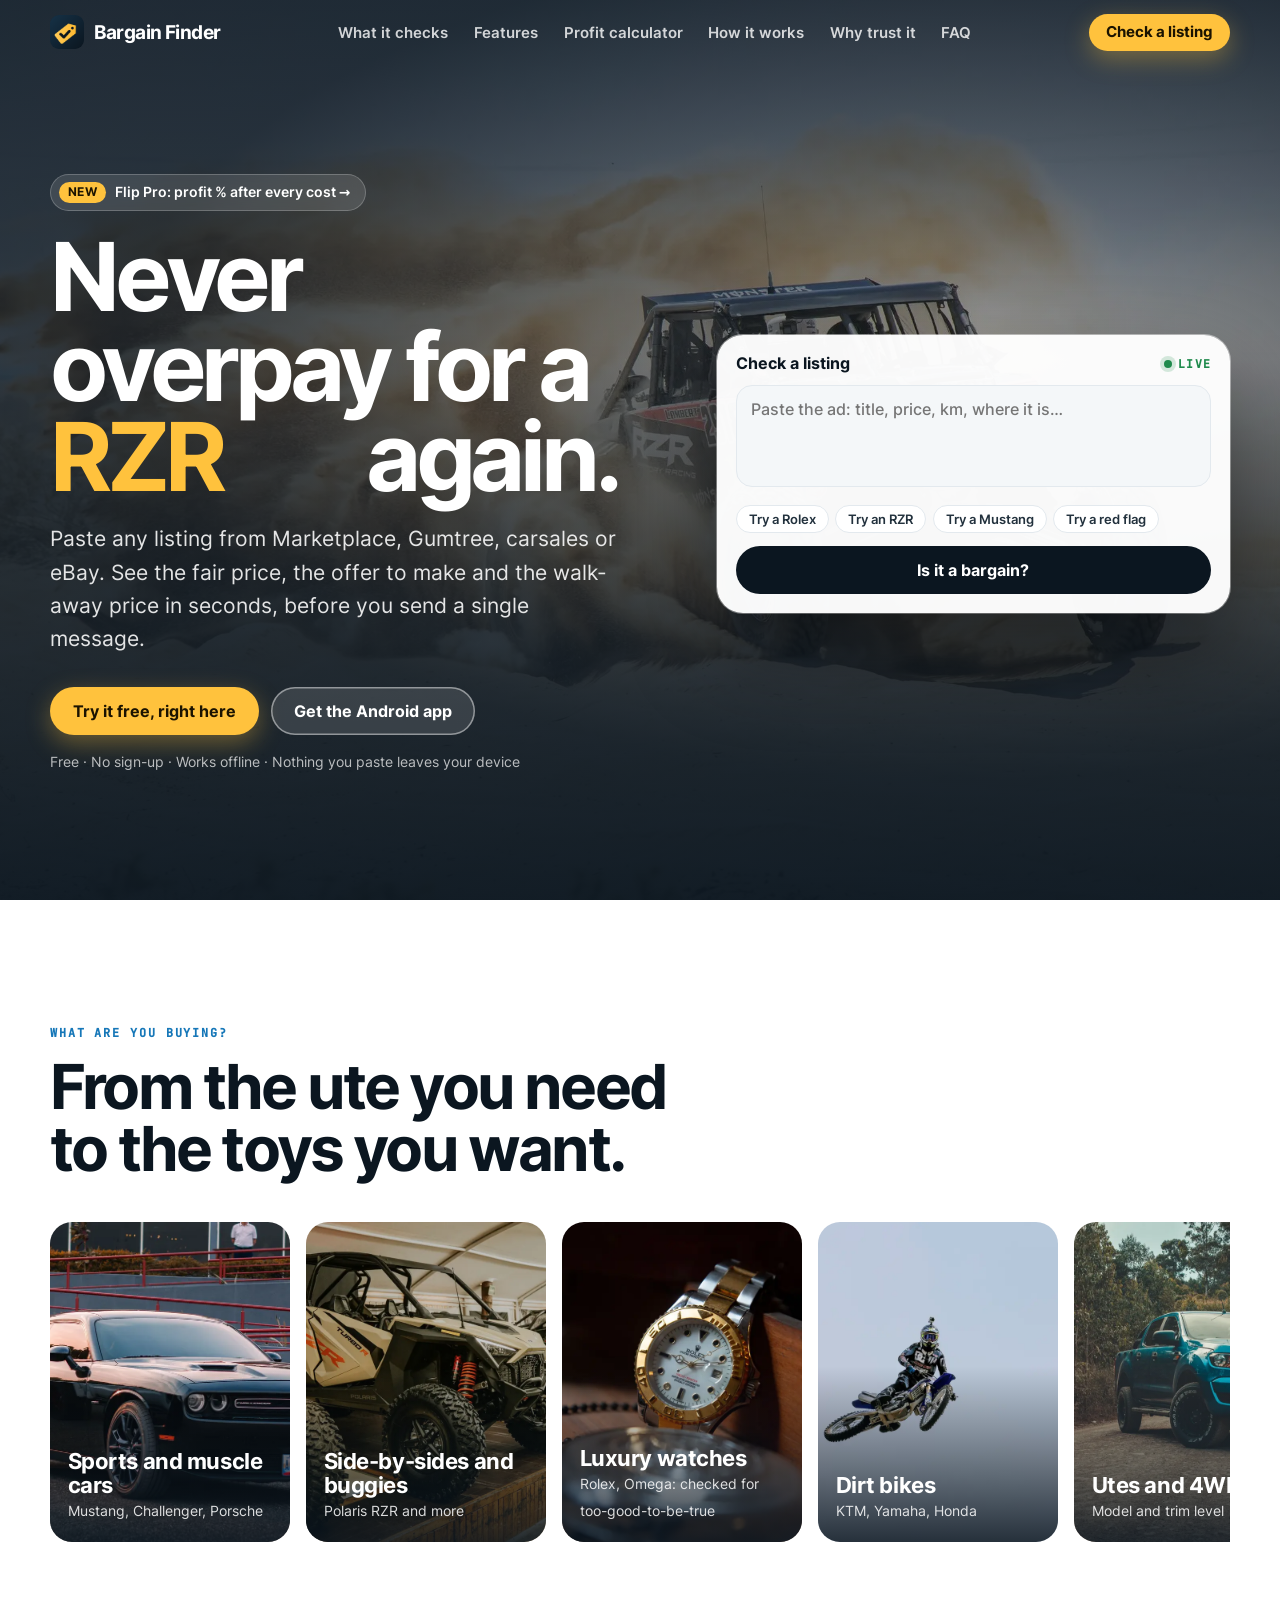
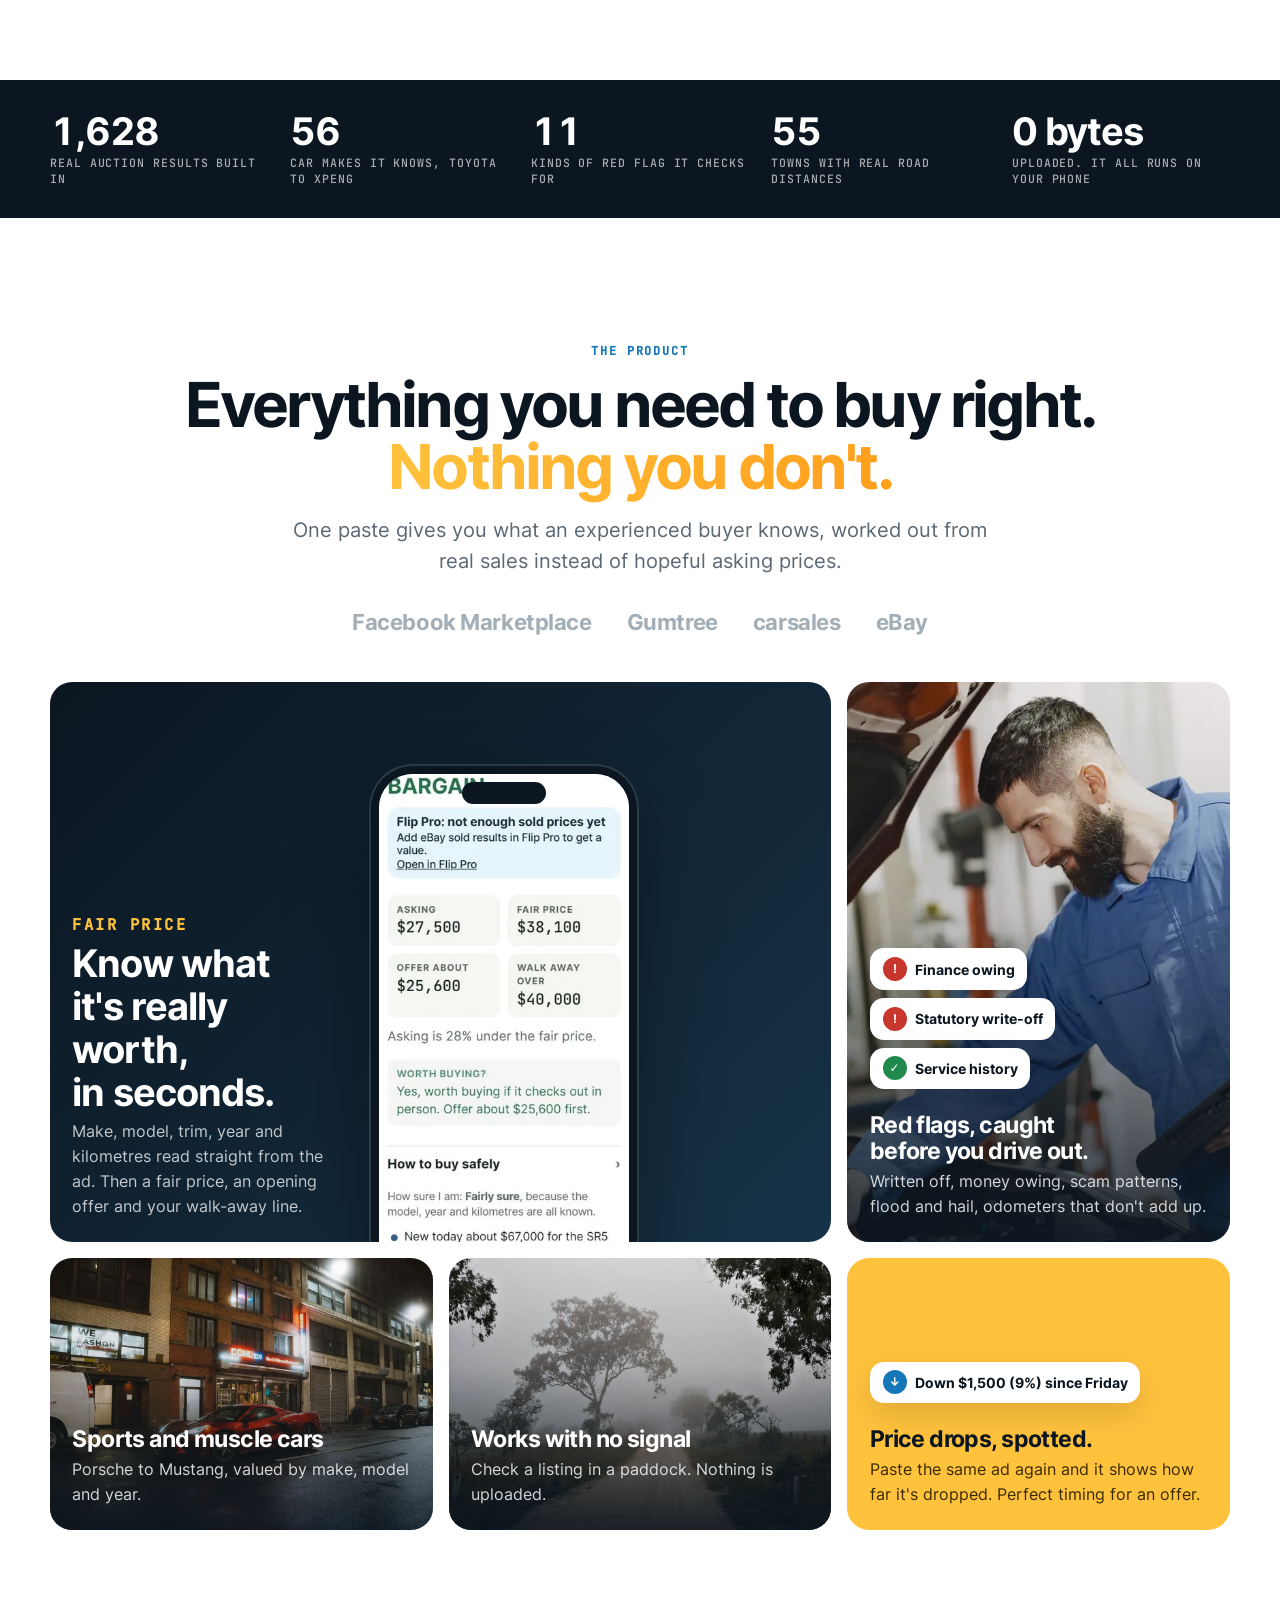
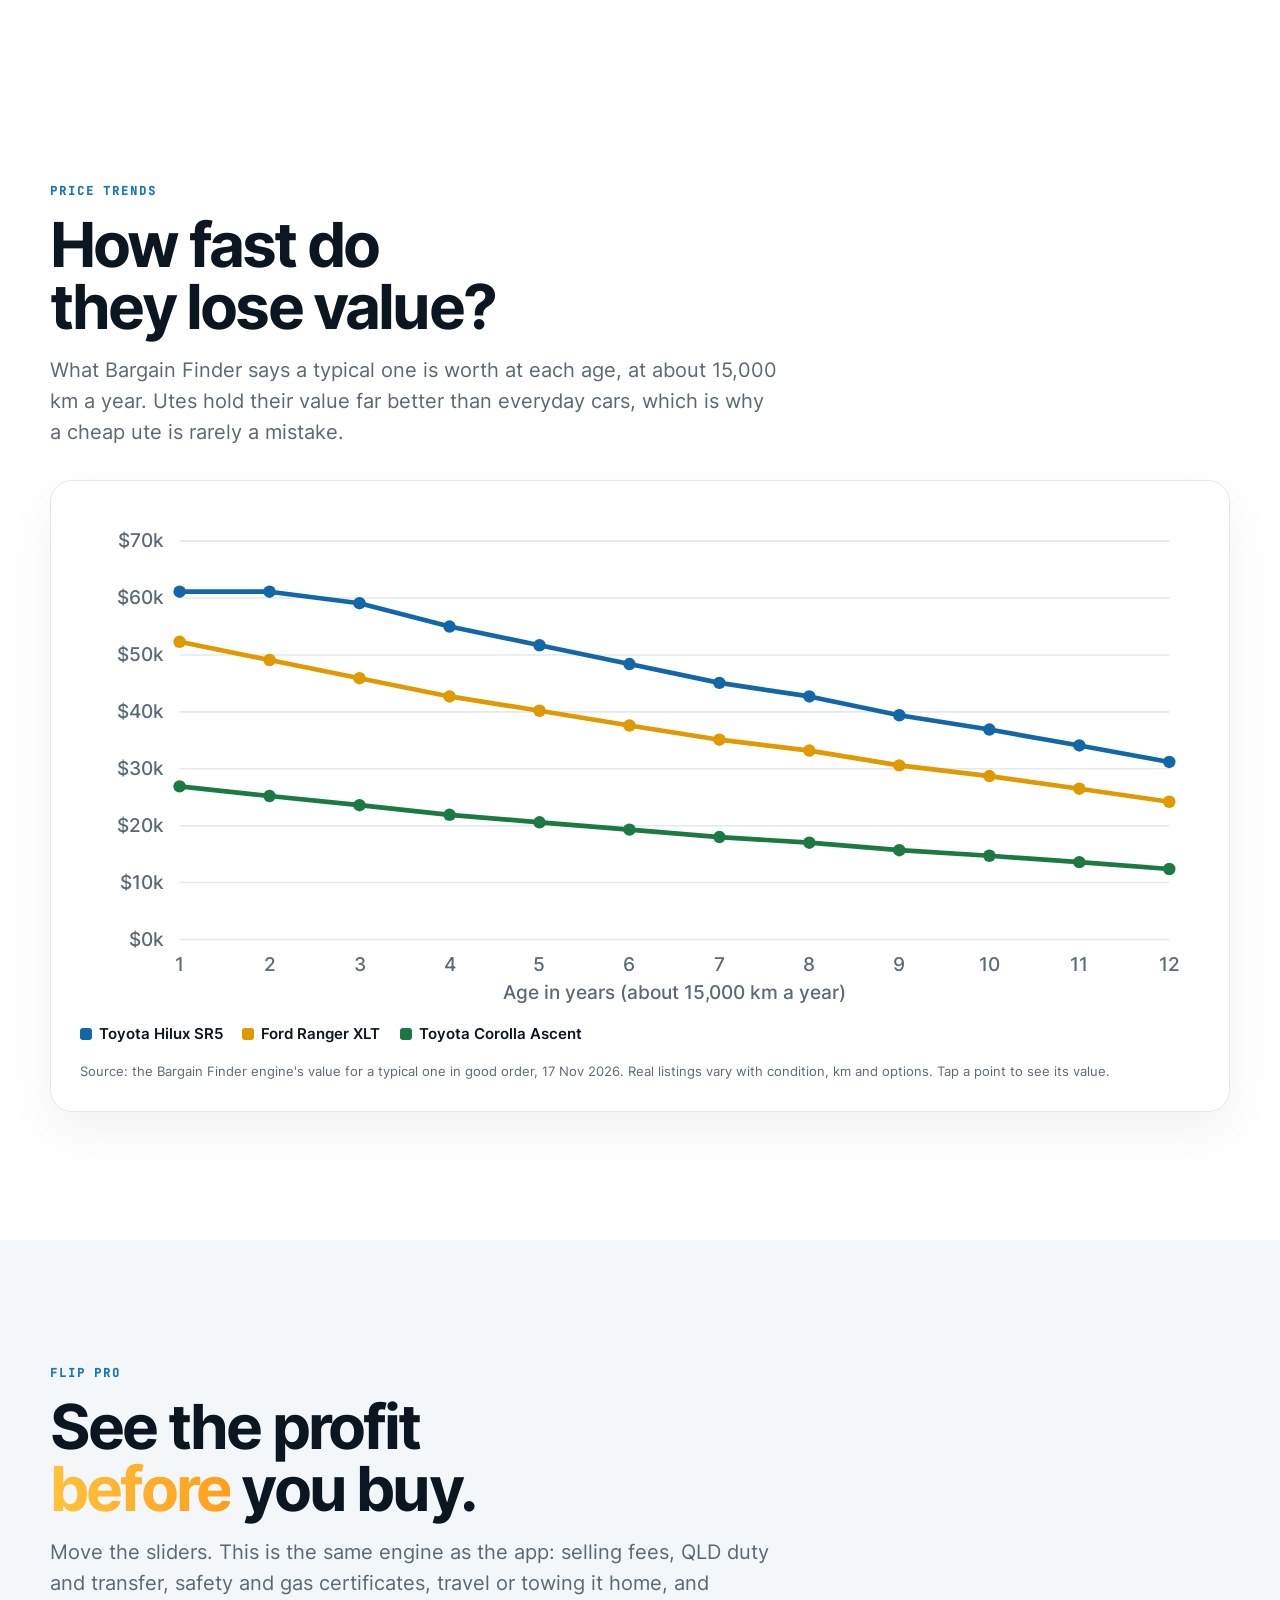
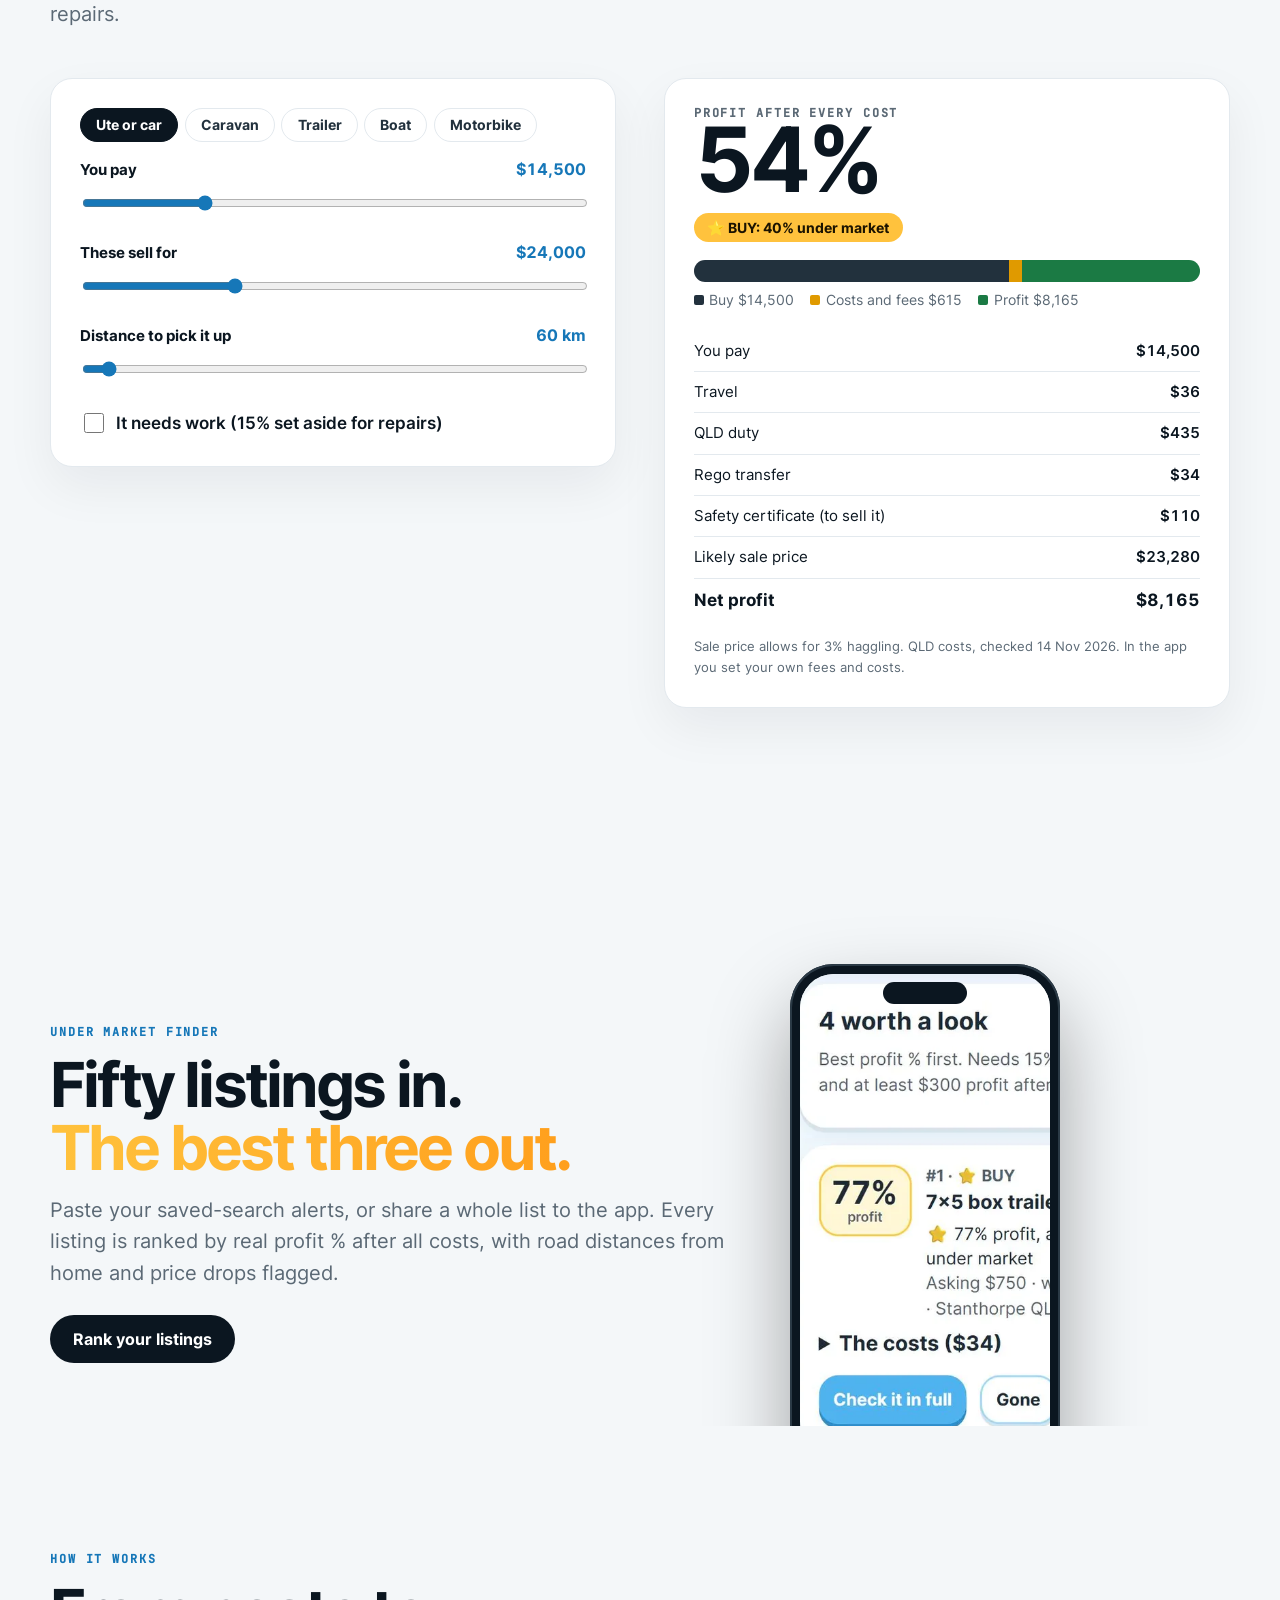
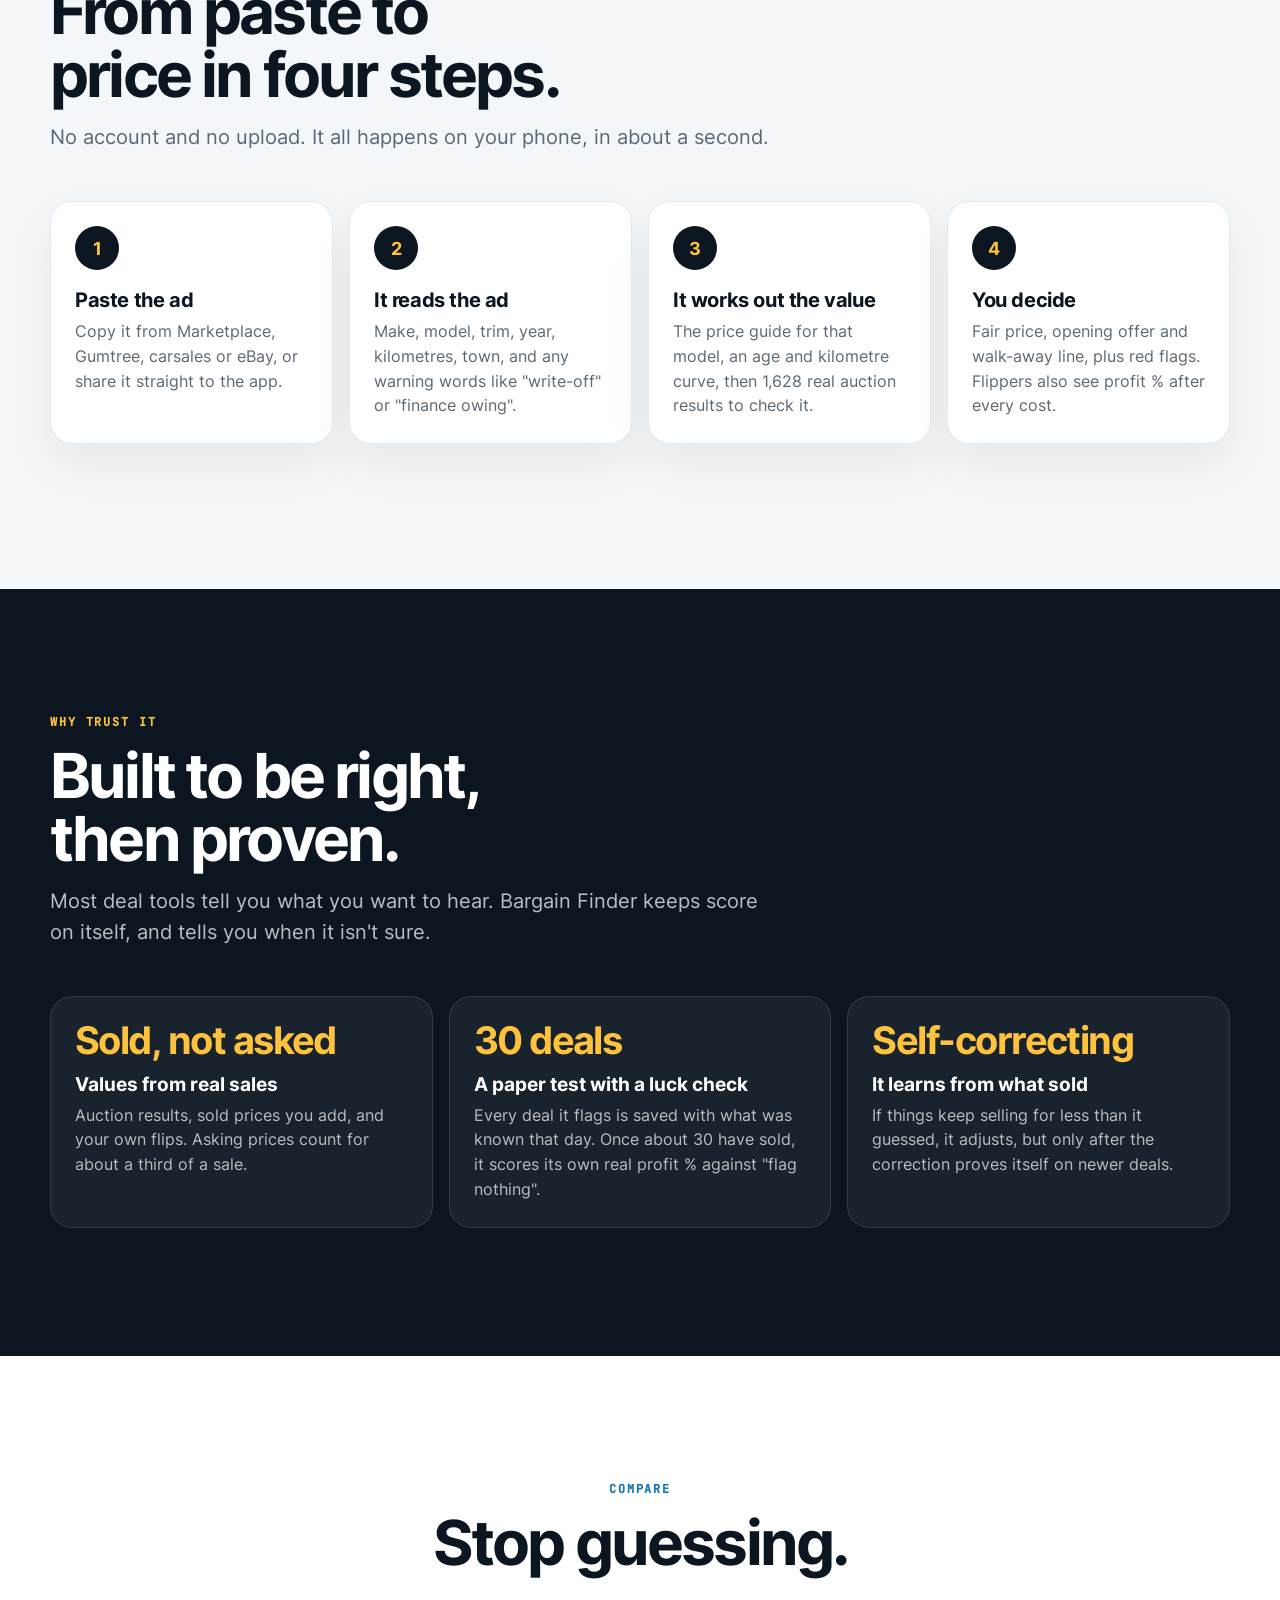
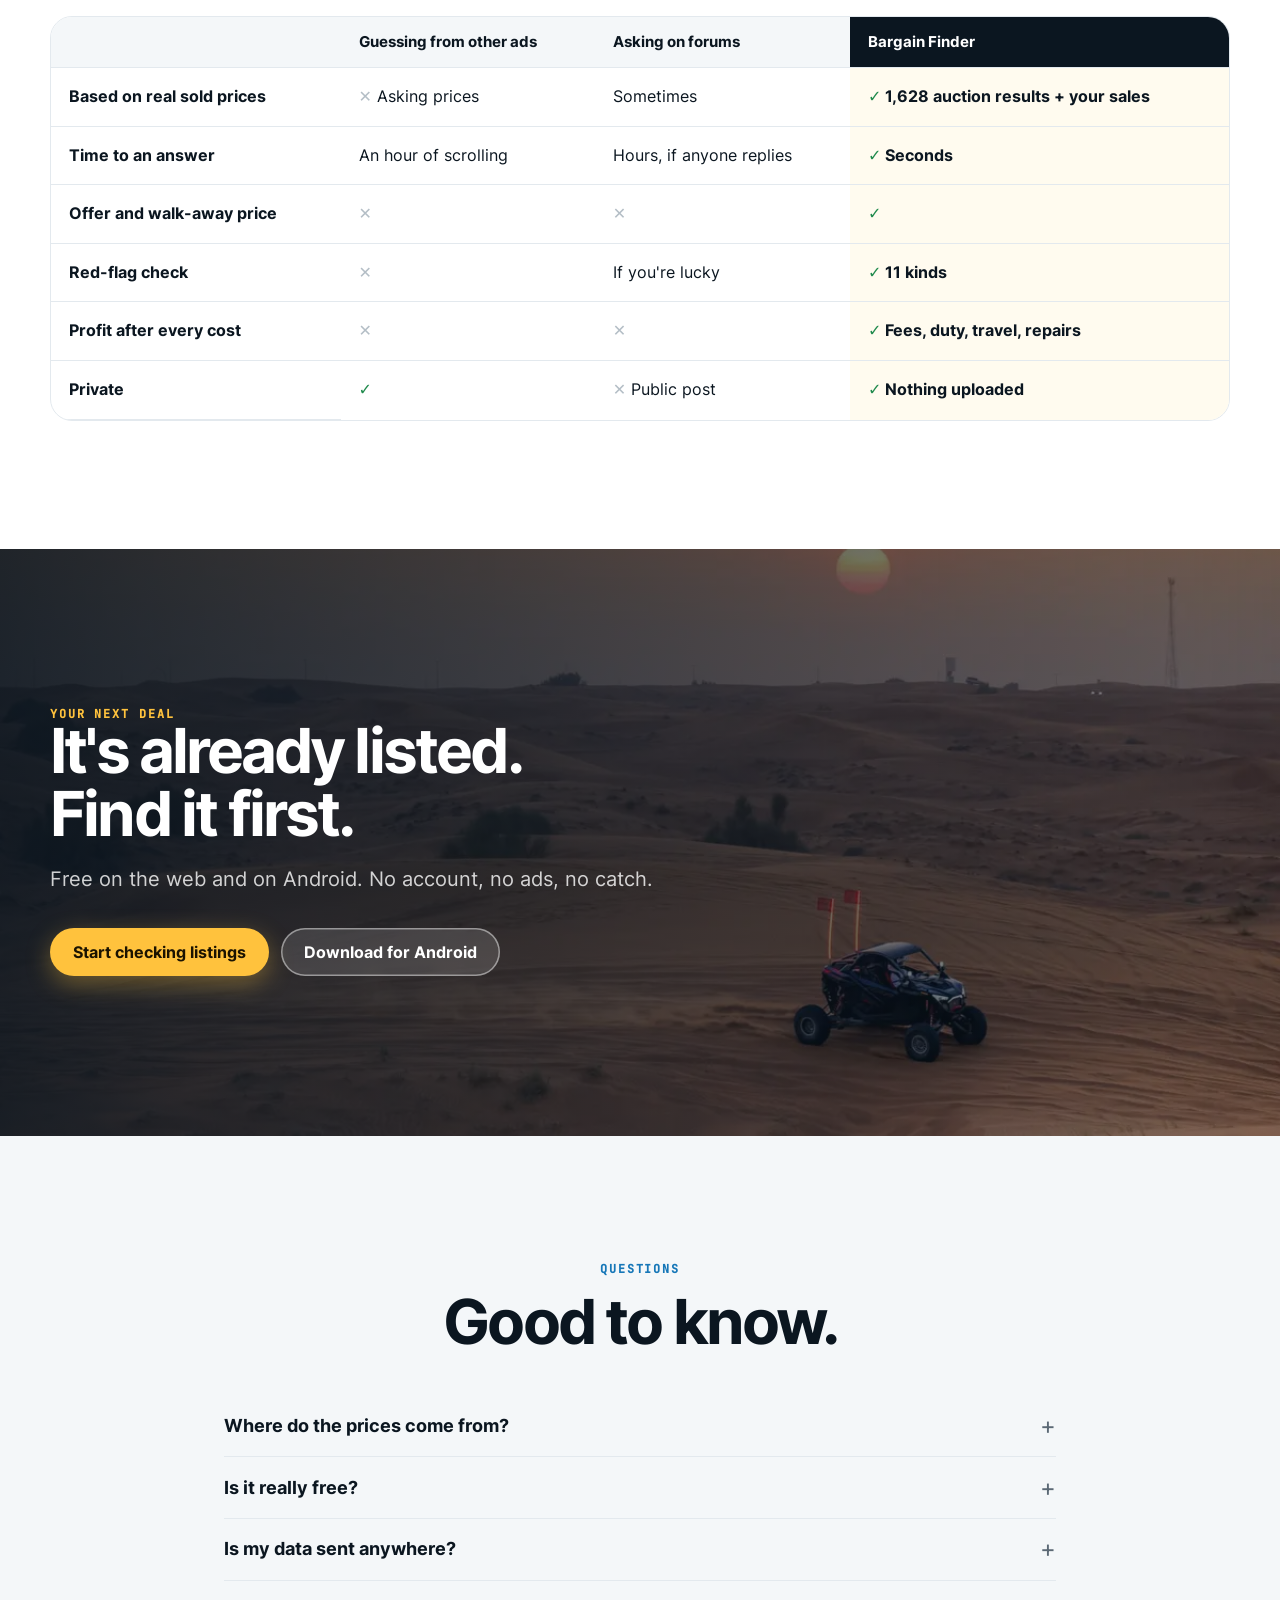
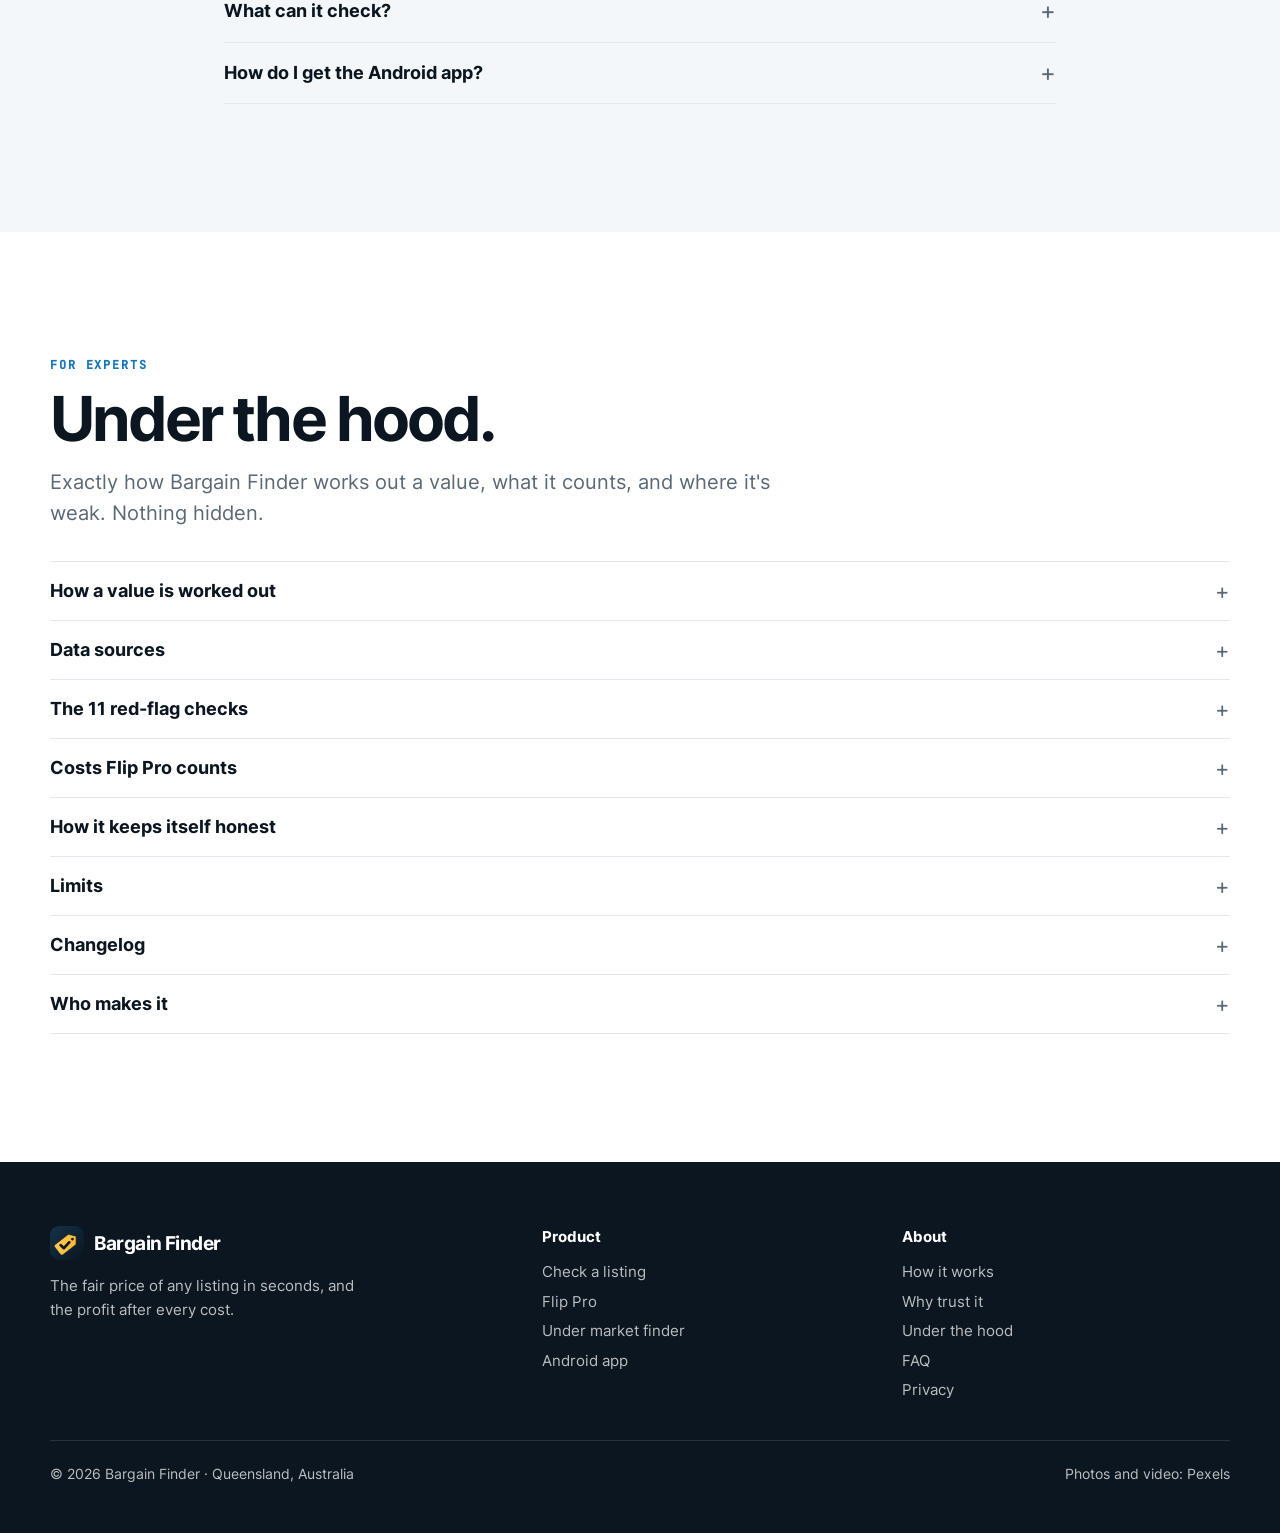
==== commit 1d80b2d6: "Bargain Finder 6.1: back to the 6.0 look (navy, blue, gold), keeping Mega section order and How it w" ====
--- a/index.html
+++ b/index.html
@@ -3,7 +3,7 @@
 <head>
 <meta charset="utf-8">
 <meta name="viewport" content="width=device-width, initial-scale=1, viewport-fit=cover">
-<meta name="theme-color" content="#1C1F21">
+<meta name="theme-color" content="#0B1620">
 <title>Bargain Finder: never overpay again</title>
 <meta name="description" content="Paste any Marketplace, Gumtree, carsales or eBay listing and see the fair price, the offer to make and the walk-away price in seconds. Flip Pro shows profit % after every cost.">
 <meta property="og:title" content="Bargain Finder: never overpay again">
@@ -20,8 +20,8 @@
 @font-face{font-family:"BF Sans";font-weight:600;font-display:swap;src:url(fonts/inter-600.woff2) format("woff2")}
 @font-face{font-family:"BF Sans";font-weight:700 900;font-display:swap;src:url(fonts/inter-700.woff2) format("woff2")}
 @font-face{font-family:"BF Mono";font-weight:500;font-display:swap;src:url(fonts/mono-500.woff2) format("woff2")}
-:root{--ink:#1C1F21;--ink2:#33393D;--muted:#62676B;--line:#E2DCCD;--bg:#F7F4EC;--soft:#EFEADF;--sun:#FFC20E;--sun2:#F28C00;--sky:#8A5800;--sky2:#E0A100;--grass:#0B6B3A;
-  --red:#C8372D;--f:"BF Sans",system-ui,-apple-system,sans-serif;--m:"BF Mono",ui-monospace,Menlo,monospace;--wrap:76rem;--r:10px;color-scheme:light}
+:root{--ink:#0B1620;--ink2:#22313D;--muted:#5B6975;--line:#E3E9EE;--bg:#fff;--soft:#F4F7F9;--sun:#FFC23D;--sun2:#FF9F1C;--sky:#1677B8;--sky2:#4FB3F0;--grass:#1F8A4C;
+  --red:#C8372D;--f:"BF Sans",system-ui,-apple-system,sans-serif;--m:"BF Mono",ui-monospace,Menlo,monospace;--wrap:76rem;--r:22px;color-scheme:light}
 *{box-sizing:border-box}[hidden]{display:none!important}
 html{scroll-behavior:smooth;scroll-padding-top:5rem}@media (prefers-reduced-motion:reduce){html{scroll-behavior:auto}*{animation:none!important;transition:none!important}}
 body{margin:0;background:var(--bg);color:var(--ink);font:400 1.0625rem/1.6 var(--f);-webkit-font-smoothing:antialiased}
@@ -33,20 +33,20 @@
 .grad{background:linear-gradient(92deg,var(--sun),var(--sun2));-webkit-background-clip:text;background-clip:text;color:transparent}
 section{padding-block:clamp(4.5rem,10vw,8rem)}.center{text-align:center}.center .lead{margin-inline:auto}.stack{display:flex;flex-direction:column;gap:1rem}
 .btn{display:inline-flex;align-items:center;justify-content:center;gap:.55rem;font:700 1rem/1 var(--f);padding:1rem 1.45rem;border-radius:999px;border:0;cursor:pointer;text-decoration:none;transition:transform .15s,box-shadow .15s,filter .15s;white-space:nowrap}
-.btn:hover{transform:translateY(-2px)}.btn.sun{background:var(--sun);color:#1B1300;box-shadow:0 8px 24px rgba(255,194,14,.35)}.btn.ink{background:var(--ink);color:#fff}.btn.ghost{background:rgba(255,255,255,.12);color:#fff;box-shadow:inset 0 0 0 1.5px rgba(255,255,255,.45)}
+.btn:hover{transform:translateY(-2px)}.btn.sun{background:var(--sun);color:#1B1300;box-shadow:0 8px 24px rgba(255,194,61,.35)}.btn.ink{background:var(--ink);color:#fff}.btn.ghost{background:rgba(255,255,255,.12);color:#fff;box-shadow:inset 0 0 0 1.5px rgba(255,255,255,.45)}
 .btn.line{background:#fff;color:var(--ink);box-shadow:inset 0 0 0 1.5px var(--line)}.btn.sm{padding:.7rem 1.05rem;font-size:.92rem}
 .reveal{opacity:0;transform:translateY(28px);transition:opacity .8s cubic-bezier(.2,.7,.2,1),transform .8s cubic-bezier(.2,.7,.2,1)}.reveal.in{opacity:1;transform:none}
 /* nav */
 header.top{position:fixed;inset:0 0 auto;z-index:50;transition:background .25s,box-shadow .25s,color .25s;color:#fff}
-header.top.solid{background:rgba(247,244,236,.94);backdrop-filter:saturate(1.6) blur(14px);box-shadow:0 1px 0 var(--line);color:var(--ink)}
+header.top.solid{background:rgba(255,255,255,.92);backdrop-filter:saturate(1.6) blur(14px);box-shadow:0 1px 0 var(--line);color:var(--ink)}
 header.top .wrap{display:flex;align-items:center;justify-content:space-between;gap:1rem;padding-block:.85rem}
 .brand{display:flex;align-items:center;gap:.6rem;font:900 1.2rem/1 var(--f);letter-spacing:-.03em;text-decoration:none}.brand img{width:34px;height:34px;border-radius:9px}
 nav.links{display:flex;gap:1.6rem;font:600 .95rem/1 var(--f)}nav.links a{text-decoration:none;opacity:.8}nav.links a:hover{opacity:1}
 @media (max-width:1000px){nav.links{display:none}}@media (max-width:400px){.brand span{display:none}}
 /* hero */
 .hero{position:relative;min-height:100svh;color:#fff;isolation:isolate;overflow:hidden;display:flex;align-items:center;padding:7rem 0 4rem}
-.hero video,.hero .poster{position:absolute;inset:0;width:100%;height:100%;object-fit:cover;z-index:-3}.hero .poster{background:#33393D url(media/hero-rzr.webp) 60% 50%/cover;animation:kb 26s ease-in-out infinite alternate}@keyframes kb{to{transform:scale(1.12) translate(-2%,-1%)}}@media (max-width:700px){.hero .poster{background-image:url(media/hero-rzr-small.webp)}}
-.hero::before{content:"";position:absolute;inset:0;z-index:-2;background:radial-gradient(1200px 600px at 75% 40%,rgba(28,31,33,.15),rgba(28,31,33,.78) 70%),linear-gradient(180deg,rgba(28,31,33,.55),rgba(28,31,33,.25) 40%,rgba(28,31,33,.85))}
+.hero video,.hero .poster{position:absolute;inset:0;width:100%;height:100%;object-fit:cover;z-index:-3}.hero .poster{background:#22313D url(media/hero-rzr.webp) 60% 50%/cover;animation:kb 26s ease-in-out infinite alternate}@keyframes kb{to{transform:scale(1.12) translate(-2%,-1%)}}@media (max-width:700px){.hero .poster{background-image:url(media/hero-rzr-small.webp)}}
+.hero::before{content:"";position:absolute;inset:0;z-index:-2;background:radial-gradient(1200px 600px at 75% 40%,rgba(11,22,32,.15),rgba(11,22,32,.78) 70%),linear-gradient(180deg,rgba(11,22,32,.55),rgba(11,22,32,.25) 40%,rgba(11,22,32,.85))}
 .hero .wrap{display:grid;grid-template-columns:1.08fr .92fr;gap:clamp(2rem,5vw,4.5rem);align-items:center;width:100%}
 @media (max-width:960px){.hero .wrap{grid-template-columns:1fr}.hero{padding-top:6.5rem}}
 .pill{display:inline-flex;align-items:center;gap:.55rem;background:rgba(255,255,255,.12);border:1px solid rgba(255,255,255,.22);backdrop-filter:blur(8px);border-radius:999px;padding:.45rem .9rem .45rem .5rem;font:600 .86rem/1 var(--f);text-decoration:none}
@@ -58,8 +58,8 @@
 /* live demo card */
 .demo{background:rgba(255,255,255,.97);color:var(--ink);border-radius:26px;padding:1.2rem;box-shadow:0 40px 90px rgba(0,0,0,.45),0 0 0 1px rgba(255,255,255,.5);position:relative}
 .demo .dh{display:flex;align-items:center;justify-content:space-between;gap:.5rem;margin-bottom:.7rem}.demo .dh b{font:800 1.02rem/1.2 var(--f)}
-.live{display:inline-flex;align-items:center;gap:.4rem;font:600 .72rem/1 var(--m);letter-spacing:.1em;text-transform:uppercase;color:var(--grass)}.live i{width:8px;height:8px;border-radius:50%;background:var(--grass);box-shadow:0 0 0 4px rgba(11,107,58,.18);animation:pulse 1.6s infinite}
-@keyframes pulse{50%{box-shadow:0 0 0 7px rgba(11,107,58,.06)}}
+.live{display:inline-flex;align-items:center;gap:.4rem;font:600 .72rem/1 var(--m);letter-spacing:.1em;text-transform:uppercase;color:var(--grass)}.live i{width:8px;height:8px;border-radius:50%;background:var(--grass);box-shadow:0 0 0 4px rgba(31,138,76,.18);animation:pulse 1.6s infinite}
+@keyframes pulse{50%{box-shadow:0 0 0 7px rgba(31,138,76,.06)}}
 .demo textarea{width:100%;height:6.4rem;resize:none;border:1.5px solid var(--line);border-radius:16px;padding:.8rem .9rem;font:500 .98rem/1.45 var(--f);color:var(--ink);background:var(--soft)}
 .demo textarea:focus{outline:none;border-color:var(--sky2);background:#fff}
 .tries{display:flex;gap:.4rem;flex-wrap:wrap;margin:.6rem 0 .8rem}.tries button{border:1px solid var(--line);background:#fff;border-radius:999px;padding:.4rem .75rem;font:600 .82rem/1 var(--f);cursor:pointer;color:var(--ink2)}.tries button:hover{border-color:var(--sky2)}
@@ -77,28 +77,28 @@
 .proof{background:var(--ink);color:#fff}.proof .wrap{display:grid;grid-template-columns:repeat(5,1fr);gap:1.4rem;padding-block:2rem}
 .proof div{display:flex;flex-direction:column;gap:.3rem}.proof b{font:900 clamp(1.7rem,3vw,2.4rem)/1 var(--f);letter-spacing:-.03em;font-variant-numeric:tabular-nums}.proof small{font:500 .72rem/1.35 var(--m);letter-spacing:.08em;text-transform:uppercase;color:rgba(255,255,255,.65)}
 @media (max-width:820px){.proof .wrap{grid-template-columns:1fr 1fr}.proof div:last-child{grid-column:1/-1}}
-.works{display:flex;flex-wrap:wrap;justify-content:center;gap:.6rem 2.2rem;margin-top:2.2rem;font:800 clamp(1.05rem,2vw,1.35rem)/1 var(--f);letter-spacing:-.02em;color:#8E8A80}
+.works{display:flex;flex-wrap:wrap;justify-content:center;gap:.6rem 2.2rem;margin-top:2.2rem;font:800 clamp(1.05rem,2vw,1.35rem)/1 var(--f);letter-spacing:-.02em;color:#A3AFB8}
 /* bento */
 .bento{display:grid;grid-template-columns:repeat(6,1fr);grid-auto-rows:minmax(17rem,auto);gap:1rem;margin-top:3rem}
 .tile{position:relative;border-radius:var(--r);overflow:hidden;background:var(--soft);display:flex;flex-direction:column;justify-content:flex-end;isolation:isolate;min-height:17rem}
 .tile.photo{color:#fff}.tile.photo>img{position:absolute;inset:0;width:100%;height:100%;object-fit:cover;z-index:-2;transition:transform .8s}.tile.photo:hover>img{transform:scale(1.05)}
-.tile.photo::after{content:"";position:absolute;inset:0;z-index:-1;background:linear-gradient(0deg,rgba(28,31,33,.88),rgba(28,31,33,.15) 60%,rgba(28,31,33,0))}
+.tile.photo::after{content:"";position:absolute;inset:0;z-index:-1;background:linear-gradient(0deg,rgba(11,22,32,.88),rgba(11,22,32,.15) 60%,rgba(11,22,32,0))}
 .tile .tx{padding:1.4rem;position:relative}.tile h3{font:800 1.45rem/1.12 var(--f);letter-spacing:-.025em}.tile p{margin-top:.4rem;color:var(--muted);font-size:.97rem;max-width:40ch}.tile.photo p{color:rgba(255,255,255,.82)}
 .t-a{grid-column:span 4;grid-row:span 2}.t-b{grid-column:span 2;grid-row:span 2}.t-c,.t-d,.t-e{grid-column:span 2}
 @media (max-width:980px){.bento{grid-template-columns:1fr 1fr}.t-a,.t-b,.t-c,.t-d,.t-e{grid-column:span 2;grid-row:auto}.t-c,.t-d{grid-column:span 1}}
 @media (max-width:600px){.bento{grid-template-columns:1fr}.t-a,.t-b,.t-c,.t-d,.t-e{grid-column:auto}}
-.t-a{background:linear-gradient(135deg,#1C1F21,#2C3236);color:#fff;display:grid;grid-template-columns:1fr auto;align-items:end}.t-a p{color:rgba(255,255,255,.75)}
+.t-a{background:linear-gradient(135deg,#0B1620,#163247);color:#fff;display:grid;grid-template-columns:1fr auto;align-items:end}.t-a p{color:rgba(255,255,255,.75)}
 @media (max-width:700px){.t-a{grid-template-columns:1fr}.t-a .phone{justify-self:center;margin-bottom:-6rem}}
 .chips{display:flex;flex-direction:column;gap:.5rem;padding:1.4rem 1.4rem 0}.chip{align-self:flex-start;background:#fff;color:var(--ink);border-radius:14px;padding:.55rem .8rem;font:700 .9rem/1.2 var(--f);box-shadow:0 12px 30px rgba(0,0,0,.12);display:flex;gap:.5rem;align-items:center}
 .chip i{font-style:normal;width:24px;height:24px;border-radius:50%;display:grid;place-items:center;font-size:.75rem;color:#fff;background:var(--red)}.chip.ok i{background:var(--grass)}.chip.dn i{background:var(--sky)}
 /* phone frame */
-.phone{width:min(270px,100%);aspect-ratio:9/18.6;border-radius:44px;padding:10px;background:#1C1F21;box-shadow:0 40px 80px rgba(0,0,0,.35),inset 0 0 0 2px #3A4044;position:relative;margin:1.4rem 1.4rem -5rem}
-.phone::before{content:"";position:absolute;top:18px;left:50%;transform:translateX(-50%);width:84px;height:22px;border-radius:12px;background:#1C1F21;z-index:2}
+.phone{width:min(270px,100%);aspect-ratio:9/18.6;border-radius:44px;padding:10px;background:#0B1620;box-shadow:0 40px 80px rgba(0,0,0,.35),inset 0 0 0 2px #2b3a46;position:relative;margin:1.4rem 1.4rem -5rem}
+.phone::before{content:"";position:absolute;top:18px;left:50%;transform:translateX(-50%);width:84px;height:22px;border-radius:12px;background:#0B1620;z-index:2}
 .phone img{width:100%;height:100%;object-fit:cover;object-position:top;border-radius:34px;background:#fff}
 .float{animation:fl 6s ease-in-out infinite}@keyframes fl{50%{transform:translateY(-10px)}}
 /* calculator */
 .calc{display:grid;grid-template-columns:1fr 1fr;gap:clamp(1.5rem,4vw,3rem);align-items:start;margin-top:3rem}@media (max-width:900px){.calc{grid-template-columns:1fr}}
-.panel{background:#fff;border:1px solid var(--line);border-radius:var(--r);padding:clamp(1.2rem,3vw,1.8rem);box-shadow:0 20px 50px rgba(28,31,33,.06)}
+.panel{background:#fff;border:1px solid var(--line);border-radius:var(--r);padding:clamp(1.2rem,3vw,1.8rem);box-shadow:0 20px 50px rgba(11,22,32,.06)}
 .seg{display:flex;flex-wrap:wrap;gap:.4rem;margin-bottom:1.2rem}.seg button{border:1.5px solid var(--line);background:#fff;border-radius:999px;padding:.55rem .95rem;font:700 .9rem/1 var(--f);cursor:pointer;color:var(--ink2)}
 .seg button[aria-pressed="true"]{background:var(--ink);border-color:var(--ink);color:#fff}
 .field{margin-bottom:1.15rem}.field label{display:flex;justify-content:space-between;font:700 .95rem/1.2 var(--f);margin-bottom:.5rem}.field output{font:800 1rem/1 var(--f);font-variant-numeric:tabular-nums;color:var(--sky)}
@@ -117,19 +117,19 @@
 .rail{display:grid;grid-auto-flow:column;grid-auto-columns:minmax(15rem,1fr);gap:1rem;overflow-x:auto;scroll-snap-type:x mandatory;padding-bottom:.6rem;margin-top:2.6rem;scrollbar-width:thin}
 .rail a{scroll-snap-align:start;position:relative;border-radius:var(--r);overflow:hidden;aspect-ratio:3/4;color:#fff;text-decoration:none;isolation:isolate}
 .rail img{position:absolute;inset:0;width:100%;height:100%;object-fit:cover;z-index:-2;transition:transform .8s}.rail a:hover img{transform:scale(1.06)}
-.rail a::after{content:"";position:absolute;inset:0;z-index:-1;background:linear-gradient(0deg,rgba(28,31,33,.85),rgba(28,31,33,0) 55%)}
+.rail a::after{content:"";position:absolute;inset:0;z-index:-1;background:linear-gradient(0deg,rgba(11,22,32,.85),rgba(11,22,32,0) 55%)}
 .rail span{position:absolute;left:1.1rem;right:1.1rem;bottom:1.1rem}.rail b{display:block;font:800 1.35rem/1.1 var(--f);letter-spacing:-.02em}.rail small{opacity:.85}
 /* video cta */
 .vcta{position:relative;color:#fff;isolation:isolate;overflow:hidden;padding-block:clamp(6rem,14vw,10rem)}
-.vcta video{position:absolute;inset:0;width:100%;height:100%;object-fit:cover;z-index:-2}.vcta::before{content:"";position:absolute;inset:0;z-index:-1;background:linear-gradient(90deg,rgba(28,31,33,.88),rgba(28,31,33,.45))}
+.vcta video{position:absolute;inset:0;width:100%;height:100%;object-fit:cover;z-index:-2}.vcta::before{content:"";position:absolute;inset:0;z-index:-1;background:linear-gradient(90deg,rgba(11,22,32,.88),rgba(11,22,32,.45))}
 .vcta .h2{max-width:14ch}.vcta .lead{color:rgba(255,255,255,.8);margin-top:1.2rem}.vcta .cta{display:flex;gap:.7rem;flex-wrap:wrap;margin-top:2rem}
 /* compare */
 .cmp{width:100%;border-collapse:separate;border-spacing:0;margin-top:2.6rem;font-size:1rem;background:#fff;border:1px solid var(--line);border-radius:var(--r);overflow:hidden}
 .cmp th,.cmp td{padding:1rem 1.1rem;text-align:left;border-bottom:1px solid var(--line)}.cmp thead th{font:800 .95rem/1.2 var(--f);background:var(--soft)}.cmp thead th.us{background:var(--ink);color:#fff}
-.cmp td.us{background:#FFF7D6;font-weight:700}.cmp tr:last-child td{border-bottom:0}.y{color:var(--grass);font-weight:900}.n{color:#B9B3A5;font-weight:900}
+.cmp td.us{background:#FFFBEF;font-weight:700}.cmp tr:last-child td{border-bottom:0}.y{color:var(--grass);font-weight:900}.n{color:#B4BEC6;font-weight:900}
 @media (max-width:700px){.cmp{font-size:.88rem}.cmp th,.cmp td{padding:.7rem .6rem}}
 
-.chart{width:100%;height:auto;display:block}.chart .ax{font:500 12px var(--f);fill:#62676B}
+.chart{width:100%;height:auto;display:block}.chart .ax{font:500 12px var(--f);fill:#5B6975}
 .legend{display:flex;flex-wrap:wrap;gap:.4rem 1.2rem;margin:.9rem 0 0;font-weight:600;font-size:.95rem}.legend i{display:inline-block;width:12px;height:12px;border-radius:3px;margin-right:.45rem;vertical-align:-1px}
 .split{display:flex;height:22px;border-radius:999px;overflow:hidden;margin:1.1rem 0 .5rem;background:var(--soft)}.split div{height:100%;transition:width .3s}
 .splitkey{display:flex;flex-wrap:wrap;gap:.3rem 1rem;font-size:.85rem;color:var(--muted)}.splitkey i{display:inline-block;width:10px;height:10px;border-radius:2px;margin-right:.35rem}
@@ -147,22 +147,14 @@
 footer .bot{grid-column:1/-1;border-top:1px solid rgba(255,255,255,.12);padding-top:1.4rem;display:flex;justify-content:space-between;flex-wrap:wrap;gap:1rem;font-size:.85rem}
 @media (max-width:760px){footer .wrap{grid-template-columns:1fr 1fr}footer .wrap>div:first-child{grid-column:1/-1}}
 
-/* 6.1 look: road-sign charcoal, safety yellow, off-white. Structure follows Mega Electrics, the look is Bargain Finder's own. */
-.eyebrow{display:inline-flex;align-self:flex-start;align-items:center;color:var(--ink)!important;background:var(--sun);padding:.42rem .62rem;border-radius:4px;box-shadow:inset 0 0 0 2px var(--ink)}
-.center .eyebrow{align-self:center}
-.btn{border-radius:10px}.btn.sun{box-shadow:0 4px 0 var(--ink)}.btn.sun:hover{box-shadow:0 6px 0 var(--ink)}.btn.ink{box-shadow:0 4px 0 var(--sun)}
-.grad{background:linear-gradient(transparent 60%,var(--sun) 60% 92%,transparent 92%);-webkit-background-clip:border-box;background-clip:border-box;color:inherit}
-.proof b{font-family:var(--m);color:var(--sun);letter-spacing:-.02em}
-.panel{border-radius:12px}.demo{border-radius:14px}.phone{border-radius:38px}
-.hazard,.how::before,.how::after,footer::before{background:repeating-linear-gradient(-45deg,var(--ink) 0 16px,var(--sun) 16px 32px)}
-.how{background:var(--sun);color:var(--ink);position:relative}.how .lead{color:#3A2A00}.how .eyebrow{background:var(--ink);color:var(--sun)!important;box-shadow:none}
-.how::before,.how::after{content:"";position:absolute;left:0;right:0;height:12px}.how::before{top:0}.how::after{bottom:0}
-.steps{display:grid;grid-template-columns:repeat(4,1fr);gap:1.6rem;margin-top:3rem;list-style:none;padding:0}
-.sign{width:46px;height:46px;margin:8px 0 1.3rem 8px;transform:rotate(45deg);background:var(--ink);border-radius:6px;box-shadow:0 0 0 3px var(--sun),0 0 0 6px var(--ink);display:grid;place-items:center}
-.sign b{transform:rotate(-45deg);font:700 1.15rem/1 var(--m);color:var(--sun)}
-.steps h3{font:800 1.3rem/1.2 var(--f);letter-spacing:-.02em}.steps p{margin-top:.5rem;color:#3A2A00;font-size:.98rem}
+/* how it works: 4 steps, in the 6.0 look */
+.how{background:var(--soft)}
+.steps{display:grid;grid-template-columns:repeat(4,1fr);gap:1rem;margin-top:3rem;list-style:none;padding:0}
+.steps li{background:#fff;border:1px solid var(--line);border-radius:var(--r);padding:1.5rem;box-shadow:0 20px 50px rgba(11,22,32,.06)}
+.sign{width:44px;height:44px;border-radius:50%;background:var(--ink);display:grid;place-items:center;margin-bottom:1.1rem}
+.sign b{font:800 1.1rem/1 var(--f);color:var(--sun)}
+.steps h3{font:800 1.25rem/1.2 var(--f);letter-spacing:-.02em}.steps p{margin-top:.5rem;color:var(--muted);font-size:.97rem}
 @media (max-width:900px){.steps{grid-template-columns:1fr 1fr}}@media (max-width:520px){.steps{grid-template-columns:1fr}}
-footer{position:relative}footer::before{content:"";position:absolute;left:0;right:0;top:0;height:10px}
 </style>
 </head>
 <body>
@@ -237,15 +229,15 @@
 </div></section>
 
 <!-- CHART: how fast they lose value (engine output) -->
-<section style="background:var(--soft)" aria-labelledby="depH"><div class="wrap">
+<section aria-labelledby="depH"><div class="wrap">
   <div class="stack reveal" style="max-width:46rem"><p class="eyebrow">Price trends</p><h2 class="h2" id="depH">How fast do they lose value?</h2>
     <p class="lead">What Bargain Finder says a typical one is worth at each age, at about 15,000 km a year. Utes hold their value far better than everyday cars, which is why a cheap ute is rarely a mistake.</p></div>
-  <div class="panel reveal" style="margin-top:2rem;background:#fff"><svg viewBox="0 0 720 320" role="img" aria-labelledby="chartT" class="chart"><line x1="64" x2="700" y1="276" y2="276" stroke="#E2DCCD"/><text x="54" y="280" text-anchor="end" class="ax">$0k</text><line x1="64" x2="700" y1="239.42857142857144" y2="239.42857142857144" stroke="#E2DCCD"/><text x="54" y="243.42857142857144" text-anchor="end" class="ax">$10k</text><line x1="64" x2="700" y1="202.85714285714286" y2="202.85714285714286" stroke="#E2DCCD"/><text x="54" y="206.85714285714286" text-anchor="end" class="ax">$20k</text><line x1="64" x2="700" y1="166.28571428571428" y2="166.28571428571428" stroke="#E2DCCD"/><text x="54" y="170.28571428571428" text-anchor="end" class="ax">$30k</text><line x1="64" x2="700" y1="129.71428571428572" y2="129.71428571428572" stroke="#E2DCCD"/><text x="54" y="133.71428571428572" text-anchor="end" class="ax">$40k</text><line x1="64" x2="700" y1="93.14285714285714" y2="93.14285714285714" stroke="#E2DCCD"/><text x="54" y="97.14285714285714" text-anchor="end" class="ax">$50k</text><line x1="64" x2="700" y1="56.571428571428584" y2="56.571428571428584" stroke="#E2DCCD"/><text x="54" y="60.571428571428584" text-anchor="end" class="ax">$60k</text><line x1="64" x2="700" y1="20" y2="20" stroke="#E2DCCD"/><text x="54" y="24" text-anchor="end" class="ax">$70k</text><text x="64" y="296" text-anchor="middle" class="ax">1</text><text x="121.81818181818181" y="296" text-anchor="middle" class="ax">2</text><text x="179.63636363636363" y="296" text-anchor="middle" class="ax">3</text><text x="237.45454545454547" y="296" text-anchor="middle" class="ax">4</text><text x="295.27272727272725" y="296" text-anchor="middle" class="ax">5</text><text x="353.09090909090907" y="296" text-anchor="middle" class="ax">6</text><text x="410.90909090909093" y="296" text-anchor="middle" class="ax">7</text><text x="468.72727272727275" y="296" text-anchor="middle" class="ax">8</text><text x="526.5454545454545" y="296" text-anchor="middle" class="ax">9</text><text x="584.3636363636364" y="296" text-anchor="middle" class="ax">10</text><text x="642.1818181818181" y="296" text-anchor="middle" class="ax">11</text><text x="700" y="296" text-anchor="middle" class="ax">12</text><text x="382" y="314" text-anchor="middle" class="ax">Age in years (about 15,000 km a year)</text><polyline fill="none" stroke="#1C1F21" stroke-width="3" stroke-linejoin="round" stroke-linecap="round" points="64.0,52.5 121.8,52.5 179.6,59.9 237.5,74.9 295.3,86.9 353.1,99.0 410.9,111.1 468.7,119.8 526.5,131.9 584.4,141.1 642.2,151.3 700.0,161.9"/><circle cx="64.0" cy="52.5" r="4" fill="#1C1F21"><title>Toyota Hilux SR5, 1 years old: about $61,100</title></circle><circle cx="121.8" cy="52.5" r="4" fill="#1C1F21"><title>Toyota Hilux SR5, 2 years old: about $61,100</title></circle><circle cx="179.6" cy="59.9" r="4" fill="#1C1F21"><title>Toyota Hilux SR5, 3 years old: about $59,100</title></circle><circle cx="237.5" cy="74.9" r="4" fill="#1C1F21"><title>Toyota Hilux SR5, 4 years old: about $55,000</title></circle><circle cx="295.3" cy="86.9" r="4" fill="#1C1F21"><title>Toyota Hilux SR5, 5 years old: about $51,700</title></circle><circle cx="353.1" cy="99.0" r="4" fill="#1C1F21"><title>Toyota Hilux SR5, 6 years old: about $48,400</title></circle><circle cx="410.9" cy="111.1" r="4" fill="#1C1F21"><title>Toyota Hilux SR5, 7 years old: about $45,100</title></circle><circle cx="468.7" cy="119.8" r="4" fill="#1C1F21"><title>Toyota Hilux SR5, 8 years old: about $42,700</title></circle><circle cx="526.5" cy="131.9" r="4" fill="#1C1F21"><title>Toyota Hilux SR5, 9 years old: about $39,400</title></circle><circle cx="584.4" cy="141.1" r="4" fill="#1C1F21"><title>Toyota Hilux SR5, 10 years old: about $36,900</title></circle><circle cx="642.2" cy="151.3" r="4" fill="#1C1F21"><title>Toyota Hilux SR5, 11 years old: about $34,100</title></circle><circle cx="700.0" cy="161.9" r="4" fill="#1C1F21"><title>Toyota Hilux SR5, 12 years old: about $31,200</title></circle><polyline fill="none" stroke="#D88A00" stroke-width="3" stroke-linejoin="round" stroke-linecap="round" points="64.0,84.7 121.8,96.4 179.6,108.1 237.5,119.8 295.3,129.0 353.1,138.5 410.9,147.6 468.7,154.6 526.5,164.1 584.4,171.0 642.2,179.1 700.0,187.5"/><circle cx="64.0" cy="84.7" r="4" fill="#D88A00"><title>Ford Ranger XLT, 1 years old: about $52,300</title></circle><circle cx="121.8" cy="96.4" r="4" fill="#D88A00"><title>Ford Ranger XLT, 2 years old: about $49,100</title></circle><circle cx="179.6" cy="108.1" r="4" fill="#D88A00"><title>Ford Ranger XLT, 3 years old: about $45,900</title></circle><circle cx="237.5" cy="119.8" r="4" fill="#D88A00"><title>Ford Ranger XLT, 4 years old: about $42,700</title></circle><circle cx="295.3" cy="129.0" r="4" fill="#D88A00"><title>Ford Ranger XLT, 5 years old: about $40,200</title></circle><circle cx="353.1" cy="138.5" r="4" fill="#D88A00"><title>Ford Ranger XLT, 6 years old: about $37,600</title></circle><circle cx="410.9" cy="147.6" r="4" fill="#D88A00"><title>Ford Ranger XLT, 7 years old: about $35,100</title></circle><circle cx="468.7" cy="154.6" r="4" fill="#D88A00"><title>Ford Ranger XLT, 8 years old: about $33,200</title></circle><circle cx="526.5" cy="164.1" r="4" fill="#D88A00"><title>Ford Ranger XLT, 9 years old: about $30,600</title></circle><circle cx="584.4" cy="171.0" r="4" fill="#D88A00"><title>Ford Ranger XLT, 10 years old: about $28,700</title></circle><circle cx="642.2" cy="179.1" r="4" fill="#D88A00"><title>Ford Ranger XLT, 11 years old: about $26,500</title></circle><circle cx="700.0" cy="187.5" r="4" fill="#D88A00"><title>Ford Ranger XLT, 12 years old: about $24,200</title></circle><polyline fill="none" stroke="#0B6B3A" stroke-width="3" stroke-linejoin="round" stroke-linecap="round" points="64.0,177.6 121.8,183.8 179.6,189.7 237.5,195.9 295.3,200.7 353.1,205.4 410.9,210.2 468.7,213.8 526.5,218.6 584.4,222.2 642.2,226.3 700.0,230.7"/><circle cx="64.0" cy="177.6" r="4" fill="#0B6B3A"><title>Toyota Corolla Ascent, 1 years old: about $26,900</title></circle><circle cx="121.8" cy="183.8" r="4" fill="#0B6B3A"><title>Toyota Corolla Ascent, 2 years old: about $25,200</title></circle><circle cx="179.6" cy="189.7" r="4" fill="#0B6B3A"><title>Toyota Corolla Ascent, 3 years old: about $23,600</title></circle><circle cx="237.5" cy="195.9" r="4" fill="#0B6B3A"><title>Toyota Corolla Ascent, 4 years old: about $21,900</title></circle><circle cx="295.3" cy="200.7" r="4" fill="#0B6B3A"><title>Toyota Corolla Ascent, 5 years old: about $20,600</title></circle><circle cx="353.1" cy="205.4" r="4" fill="#0B6B3A"><title>Toyota Corolla Ascent, 6 years old: about $19,300</title></circle><circle cx="410.9" cy="210.2" r="4" fill="#0B6B3A"><title>Toyota Corolla Ascent, 7 years old: about $18,000</title></circle><circle cx="468.7" cy="213.8" r="4" fill="#0B6B3A"><title>Toyota Corolla Ascent, 8 years old: about $17,000</title></circle><circle cx="526.5" cy="218.6" r="4" fill="#0B6B3A"><title>Toyota Corolla Ascent, 9 years old: about $15,700</title></circle><circle cx="584.4" cy="222.2" r="4" fill="#0B6B3A"><title>Toyota Corolla Ascent, 10 years old: about $14,700</title></circle><circle cx="642.2" cy="226.3" r="4" fill="#0B6B3A"><title>Toyota Corolla Ascent, 11 years old: about $13,600</title></circle><circle cx="700.0" cy="230.7" r="4" fill="#0B6B3A"><title>Toyota Corolla Ascent, 12 years old: about $12,400</title></circle></svg><div class="legend"><span><i style="background:#1C1F21"></i>Toyota Hilux SR5</span><span><i style="background:#D88A00"></i>Ford Ranger XLT</span><span><i style="background:#0B6B3A"></i>Toyota Corolla Ascent</span></div>
+  <div class="panel reveal" style="margin-top:2rem"><svg viewBox="0 0 720 320" role="img" aria-labelledby="chartT" class="chart"><line x1="64" x2="700" y1="276" y2="276" stroke="#E3E9EE"/><text x="54" y="280" text-anchor="end" class="ax">$0k</text><line x1="64" x2="700" y1="239.42857142857144" y2="239.42857142857144" stroke="#E3E9EE"/><text x="54" y="243.42857142857144" text-anchor="end" class="ax">$10k</text><line x1="64" x2="700" y1="202.85714285714286" y2="202.85714285714286" stroke="#E3E9EE"/><text x="54" y="206.85714285714286" text-anchor="end" class="ax">$20k</text><line x1="64" x2="700" y1="166.28571428571428" y2="166.28571428571428" stroke="#E3E9EE"/><text x="54" y="170.28571428571428" text-anchor="end" class="ax">$30k</text><line x1="64" x2="700" y1="129.71428571428572" y2="129.71428571428572" stroke="#E3E9EE"/><text x="54" y="133.71428571428572" text-anchor="end" class="ax">$40k</text><line x1="64" x2="700" y1="93.14285714285714" y2="93.14285714285714" stroke="#E3E9EE"/><text x="54" y="97.14285714285714" text-anchor="end" class="ax">$50k</text><line x1="64" x2="700" y1="56.571428571428584" y2="56.571428571428584" stroke="#E3E9EE"/><text x="54" y="60.571428571428584" text-anchor="end" class="ax">$60k</text><line x1="64" x2="700" y1="20" y2="20" stroke="#E3E9EE"/><text x="54" y="24" text-anchor="end" class="ax">$70k</text><text x="64" y="296" text-anchor="middle" class="ax">1</text><text x="121.81818181818181" y="296" text-anchor="middle" class="ax">2</text><text x="179.63636363636363" y="296" text-anchor="middle" class="ax">3</text><text x="237.45454545454547" y="296" text-anchor="middle" class="ax">4</text><text x="295.27272727272725" y="296" text-anchor="middle" class="ax">5</text><text x="353.09090909090907" y="296" text-anchor="middle" class="ax">6</text><text x="410.90909090909093" y="296" text-anchor="middle" class="ax">7</text><text x="468.72727272727275" y="296" text-anchor="middle" class="ax">8</text><text x="526.5454545454545" y="296" text-anchor="middle" class="ax">9</text><text x="584.3636363636364" y="296" text-anchor="middle" class="ax">10</text><text x="642.1818181818181" y="296" text-anchor="middle" class="ax">11</text><text x="700" y="296" text-anchor="middle" class="ax">12</text><text x="382" y="314" text-anchor="middle" class="ax">Age in years (about 15,000 km a year)</text><polyline fill="none" stroke="#1167A8" stroke-width="3" stroke-linejoin="round" stroke-linecap="round" points="64.0,52.5 121.8,52.5 179.6,59.9 237.5,74.9 295.3,86.9 353.1,99.0 410.9,111.1 468.7,119.8 526.5,131.9 584.4,141.1 642.2,151.3 700.0,161.9"/><circle cx="64.0" cy="52.5" r="4" fill="#1167A8"><title>Toyota Hilux SR5, 1 years old: about $61,100</title></circle><circle cx="121.8" cy="52.5" r="4" fill="#1167A8"><title>Toyota Hilux SR5, 2 years old: about $61,100</title></circle><circle cx="179.6" cy="59.9" r="4" fill="#1167A8"><title>Toyota Hilux SR5, 3 years old: about $59,100</title></circle><circle cx="237.5" cy="74.9" r="4" fill="#1167A8"><title>Toyota Hilux SR5, 4 years old: about $55,000</title></circle><circle cx="295.3" cy="86.9" r="4" fill="#1167A8"><title>Toyota Hilux SR5, 5 years old: about $51,700</title></circle><circle cx="353.1" cy="99.0" r="4" fill="#1167A8"><title>Toyota Hilux SR5, 6 years old: about $48,400</title></circle><circle cx="410.9" cy="111.1" r="4" fill="#1167A8"><title>Toyota Hilux SR5, 7 years old: about $45,100</title></circle><circle cx="468.7" cy="119.8" r="4" fill="#1167A8"><title>Toyota Hilux SR5, 8 years old: about $42,700</title></circle><circle cx="526.5" cy="131.9" r="4" fill="#1167A8"><title>Toyota Hilux SR5, 9 years old: about $39,400</title></circle><circle cx="584.4" cy="141.1" r="4" fill="#1167A8"><title>Toyota Hilux SR5, 10 years old: about $36,900</title></circle><circle cx="642.2" cy="151.3" r="4" fill="#1167A8"><title>Toyota Hilux SR5, 11 years old: about $34,100</title></circle><circle cx="700.0" cy="161.9" r="4" fill="#1167A8"><title>Toyota Hilux SR5, 12 years old: about $31,200</title></circle><polyline fill="none" stroke="#E09A00" stroke-width="3" stroke-linejoin="round" stroke-linecap="round" points="64.0,84.7 121.8,96.4 179.6,108.1 237.5,119.8 295.3,129.0 353.1,138.5 410.9,147.6 468.7,154.6 526.5,164.1 584.4,171.0 642.2,179.1 700.0,187.5"/><circle cx="64.0" cy="84.7" r="4" fill="#E09A00"><title>Ford Ranger XLT, 1 years old: about $52,300</title></circle><circle cx="121.8" cy="96.4" r="4" fill="#E09A00"><title>Ford Ranger XLT, 2 years old: about $49,100</title></circle><circle cx="179.6" cy="108.1" r="4" fill="#E09A00"><title>Ford Ranger XLT, 3 years old: about $45,900</title></circle><circle cx="237.5" cy="119.8" r="4" fill="#E09A00"><title>Ford Ranger XLT, 4 years old: about $42,700</title></circle><circle cx="295.3" cy="129.0" r="4" fill="#E09A00"><title>Ford Ranger XLT, 5 years old: about $40,200</title></circle><circle cx="353.1" cy="138.5" r="4" fill="#E09A00"><title>Ford Ranger XLT, 6 years old: about $37,600</title></circle><circle cx="410.9" cy="147.6" r="4" fill="#E09A00"><title>Ford Ranger XLT, 7 years old: about $35,100</title></circle><circle cx="468.7" cy="154.6" r="4" fill="#E09A00"><title>Ford Ranger XLT, 8 years old: about $33,200</title></circle><circle cx="526.5" cy="164.1" r="4" fill="#E09A00"><title>Ford Ranger XLT, 9 years old: about $30,600</title></circle><circle cx="584.4" cy="171.0" r="4" fill="#E09A00"><title>Ford Ranger XLT, 10 years old: about $28,700</title></circle><circle cx="642.2" cy="179.1" r="4" fill="#E09A00"><title>Ford Ranger XLT, 11 years old: about $26,500</title></circle><circle cx="700.0" cy="187.5" r="4" fill="#E09A00"><title>Ford Ranger XLT, 12 years old: about $24,200</title></circle><polyline fill="none" stroke="#1B7A44" stroke-width="3" stroke-linejoin="round" stroke-linecap="round" points="64.0,177.6 121.8,183.8 179.6,189.7 237.5,195.9 295.3,200.7 353.1,205.4 410.9,210.2 468.7,213.8 526.5,218.6 584.4,222.2 642.2,226.3 700.0,230.7"/><circle cx="64.0" cy="177.6" r="4" fill="#1B7A44"><title>Toyota Corolla Ascent, 1 years old: about $26,900</title></circle><circle cx="121.8" cy="183.8" r="4" fill="#1B7A44"><title>Toyota Corolla Ascent, 2 years old: about $25,200</title></circle><circle cx="179.6" cy="189.7" r="4" fill="#1B7A44"><title>Toyota Corolla Ascent, 3 years old: about $23,600</title></circle><circle cx="237.5" cy="195.9" r="4" fill="#1B7A44"><title>Toyota Corolla Ascent, 4 years old: about $21,900</title></circle><circle cx="295.3" cy="200.7" r="4" fill="#1B7A44"><title>Toyota Corolla Ascent, 5 years old: about $20,600</title></circle><circle cx="353.1" cy="205.4" r="4" fill="#1B7A44"><title>Toyota Corolla Ascent, 6 years old: about $19,300</title></circle><circle cx="410.9" cy="210.2" r="4" fill="#1B7A44"><title>Toyota Corolla Ascent, 7 years old: about $18,000</title></circle><circle cx="468.7" cy="213.8" r="4" fill="#1B7A44"><title>Toyota Corolla Ascent, 8 years old: about $17,000</title></circle><circle cx="526.5" cy="218.6" r="4" fill="#1B7A44"><title>Toyota Corolla Ascent, 9 years old: about $15,700</title></circle><circle cx="584.4" cy="222.2" r="4" fill="#1B7A44"><title>Toyota Corolla Ascent, 10 years old: about $14,700</title></circle><circle cx="642.2" cy="226.3" r="4" fill="#1B7A44"><title>Toyota Corolla Ascent, 11 years old: about $13,600</title></circle><circle cx="700.0" cy="230.7" r="4" fill="#1B7A44"><title>Toyota Corolla Ascent, 12 years old: about $12,400</title></circle></svg><div class="legend"><span><i style="background:#1167A8"></i>Toyota Hilux SR5</span><span><i style="background:#E09A00"></i>Ford Ranger XLT</span><span><i style="background:#1B7A44"></i>Toyota Corolla Ascent</span></div>
     <p class="fine">Source: the Bargain Finder engine's value for a typical one in good order, 17 Nov 2026. Real listings vary with condition, km and options. Tap a point to see its value.</p></div>
 </div></section>
 
 <!-- PROFIT CALCULATOR: the real Flip Pro maths -->
-<section id="profit" aria-labelledby="profH"><div class="wrap">
+<section id="profit" style="background:var(--soft)" aria-labelledby="profH"><div class="wrap">
   <div class="stack reveal" style="max-width:46rem"><p class="eyebrow">Flip Pro</p><h2 class="h2" id="profH">See the profit <span class="grad">before</span> you buy.</h2>
     <p class="lead">Move the sliders. This is the same engine as the app: selling fees, QLD duty and transfer, safety and gas certificates, travel or towing it home, and repairs.</p></div>
   <div class="calc">
@@ -267,7 +259,7 @@
 </div></section>
 
 <!-- RANKED -->
-<section style="padding-bottom:0;overflow:hidden" aria-labelledby="rankH"><div class="wrap" style="display:grid;grid-template-columns:1fr auto;gap:3rem;align-items:center">
+<section style="background:var(--soft);padding-bottom:0;overflow:hidden" aria-labelledby="rankH"><div class="wrap" style="display:grid;grid-template-columns:1fr auto;gap:3rem;align-items:center">
   <div class="stack reveal"><p class="eyebrow">Under market finder</p><h2 class="h2" id="rankH">Fifty listings in.<br><span class="grad">The best three out.</span></h2>
     <p class="lead">Paste your saved-search alerts, or share a whole list to the app. Every listing is ranked by real profit % after all costs, with road distances from home and price drops flagged.</p>
     <p style="margin-top:.6rem"><a class="btn ink" href="flippro.html#rank">Rank your listings</a></p></div>
@@ -466,7 +458,7 @@
     var big = $("cRoi"); big.textContent = (roi < 0 ? "-" : "") + Math.round(Math.abs(roi) * 100) + "%"; big.classList.toggle("neg", profit < 0);
     var star = under >= 0.3 && profit >= o.minProfit, tag = $("cTag");
     tag.className = "tag" + (star ? " buy" : ""); tag.textContent = star ? "⭐ BUY: " + Math.round(under * 100) + "% under market" : profit < o.minProfit ? (profit > 0 ? "Only " + money(profit) + ": not worth the effort" : "You'd lose money") : Math.round(under * 100) + "% under market";
-    var parts = [["Buy", buy, "#33393D"], ["Costs and fees", costs + fee, "#D88A00"], ["Profit", Math.max(0, profit), "#0B6B3A"]], tot = parts.reduce(function (a, q) { return a + q[1]; }, 0) || 1;
+    var parts = [["Buy", buy, "#22313D"], ["Costs and fees", costs + fee, "#E09A00"], ["Profit", Math.max(0, profit), "#1B7A44"]], tot = parts.reduce(function (a, q) { return a + q[1]; }, 0) || 1;
     $("cSplit").innerHTML = parts.map(function (q) { return '<div style="width:' + (q[1] / tot * 100).toFixed(1) + '%;background:' + q[2] + '" title="' + q[0] + ': ' + money(q[1]) + '"></div>'; }).join("");
     $("cKey").innerHTML = parts.map(function (q) { return '<span><i style="background:' + q[2] + '"></i>' + q[0] + " " + money(q[1]) + "</span>"; }).join("");
     $("cTab").innerHTML = rows.map(function (r) { return "<tr><td>" + esc(r[0]) + "</td><td>" + money(r[1]) + "</td></tr>"; }).join("") +
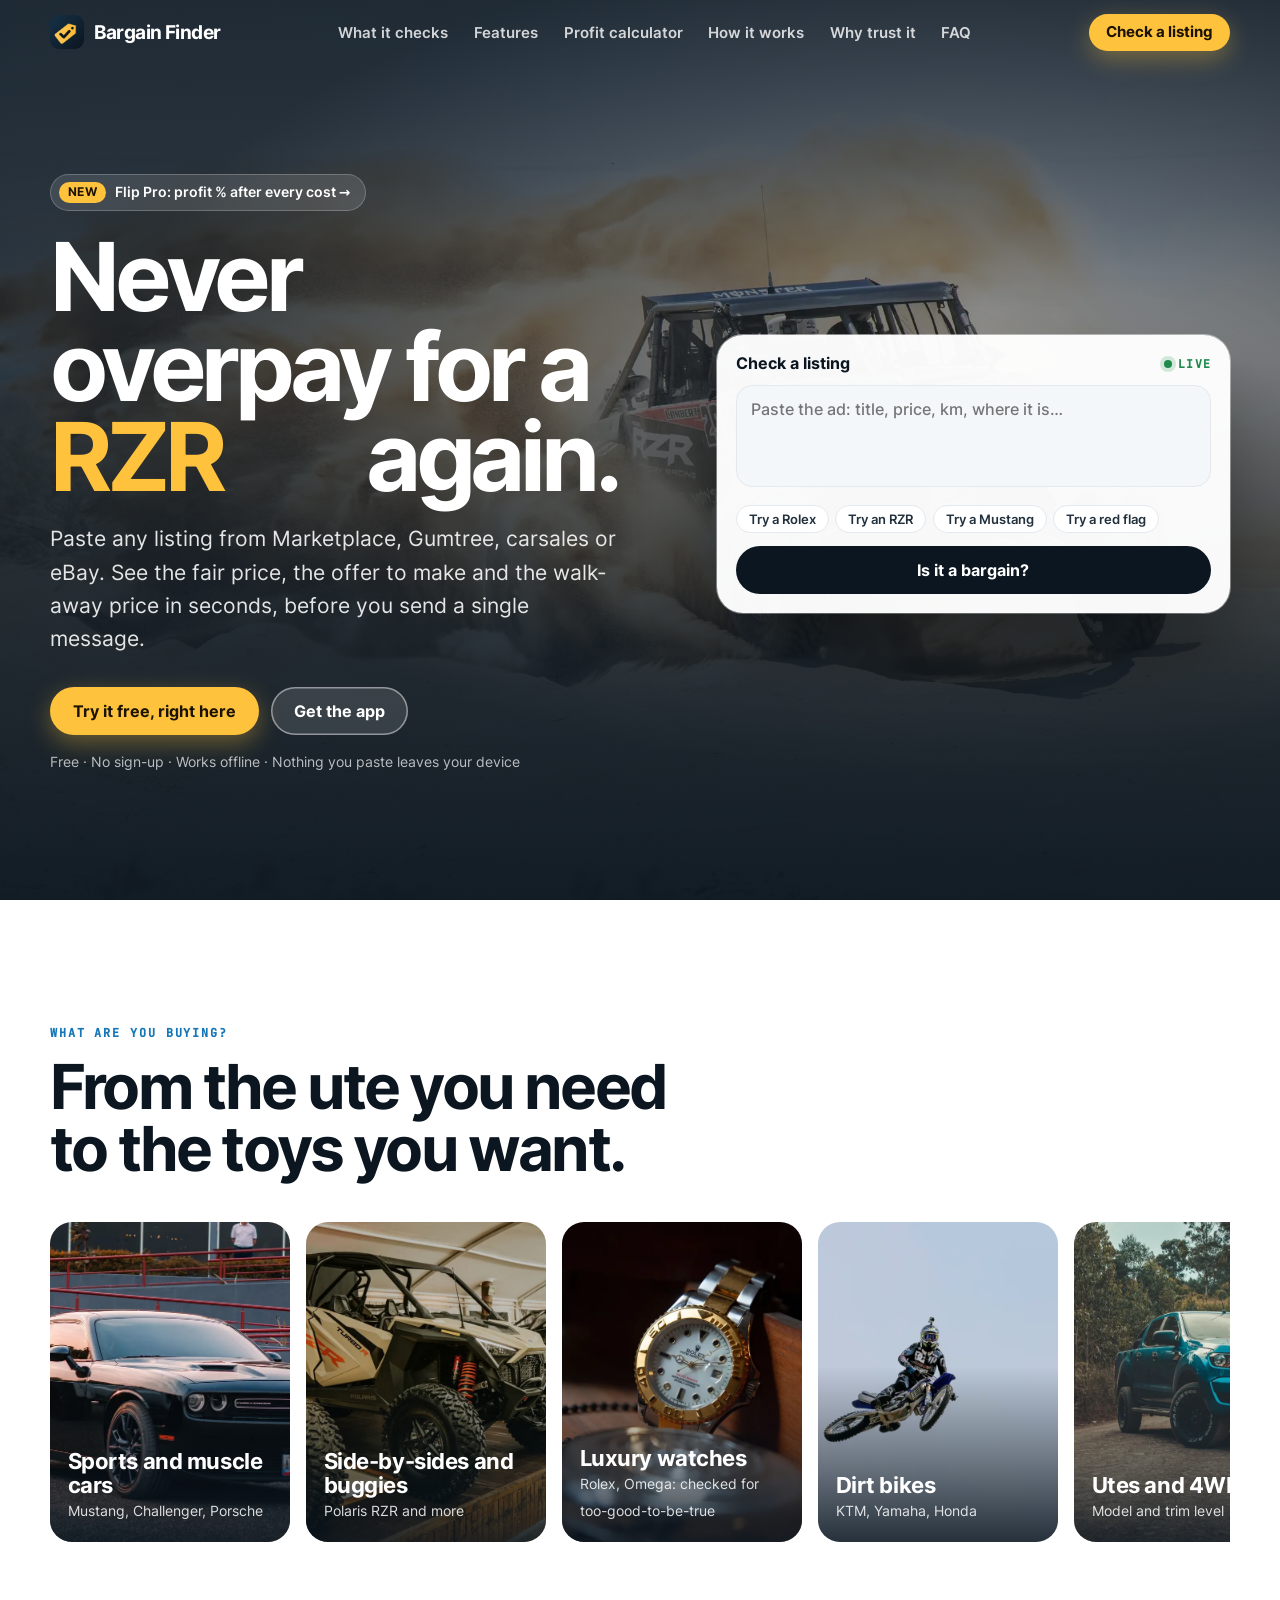
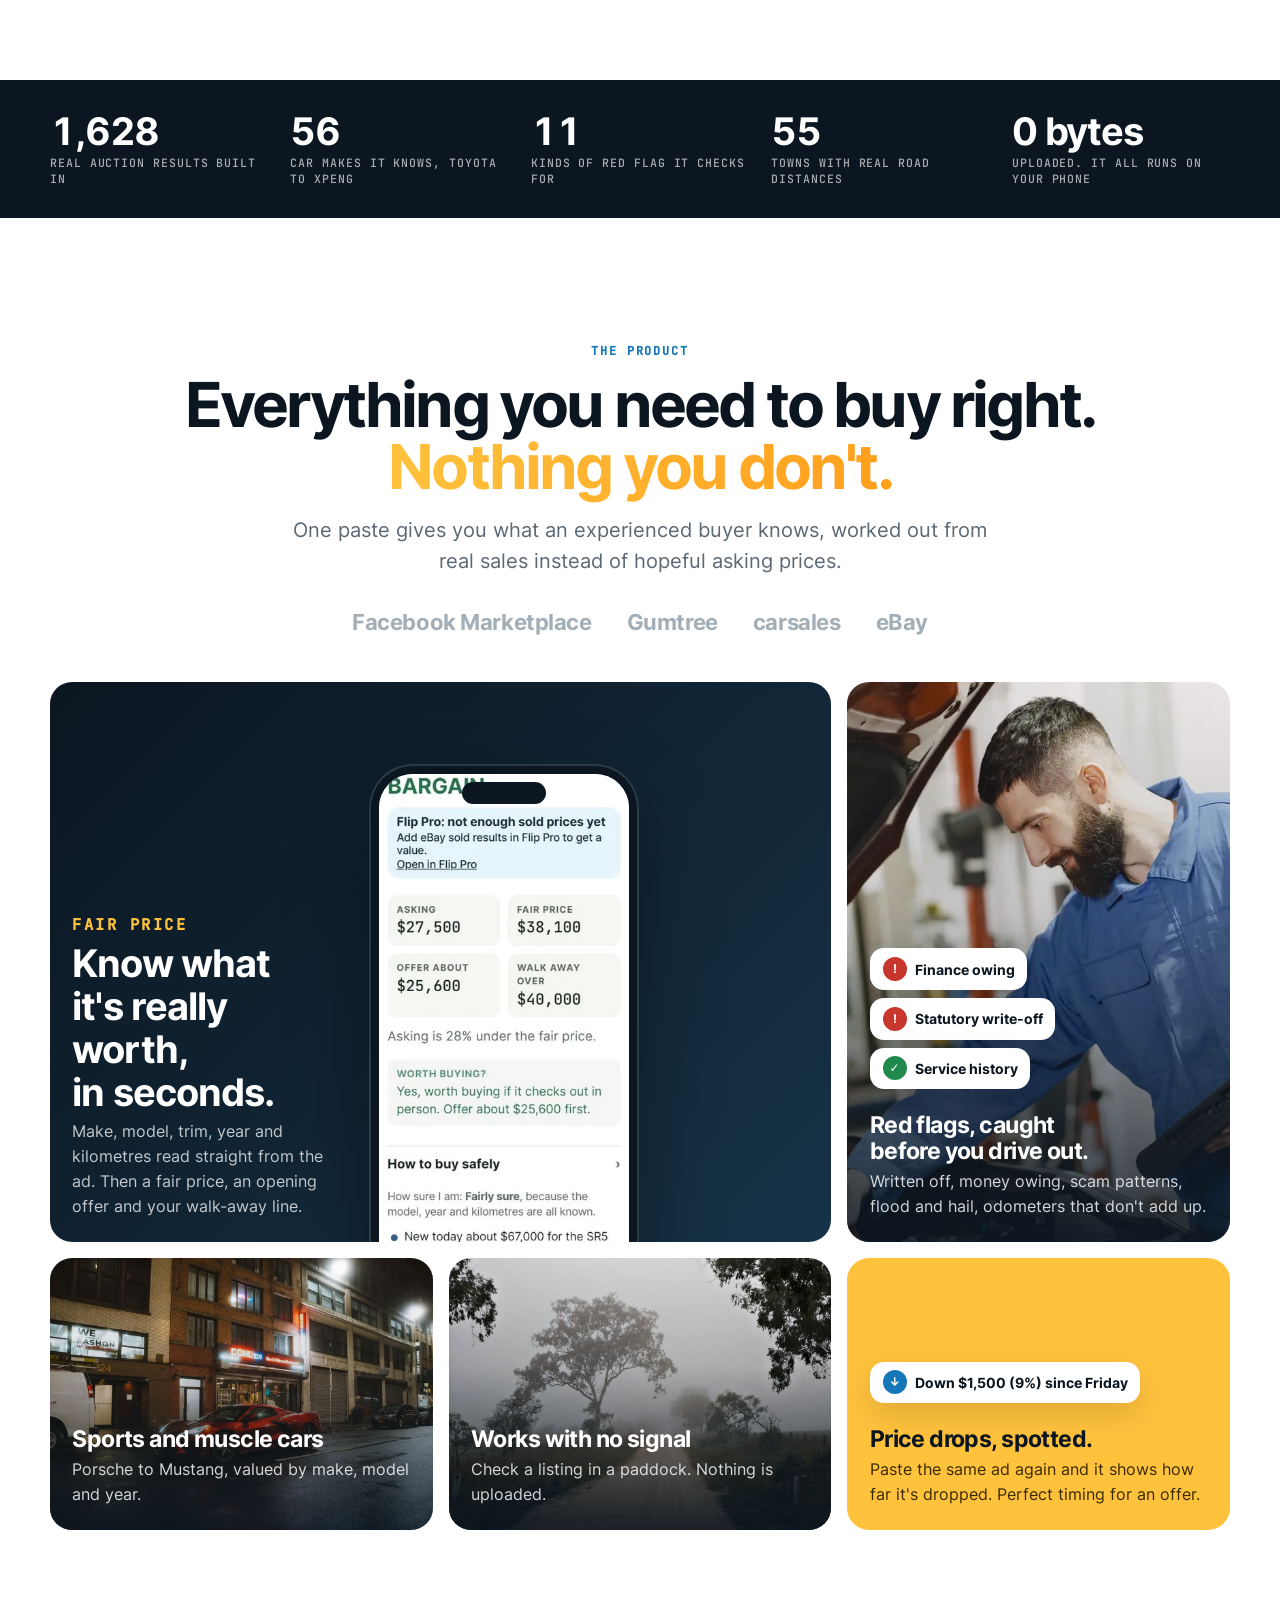
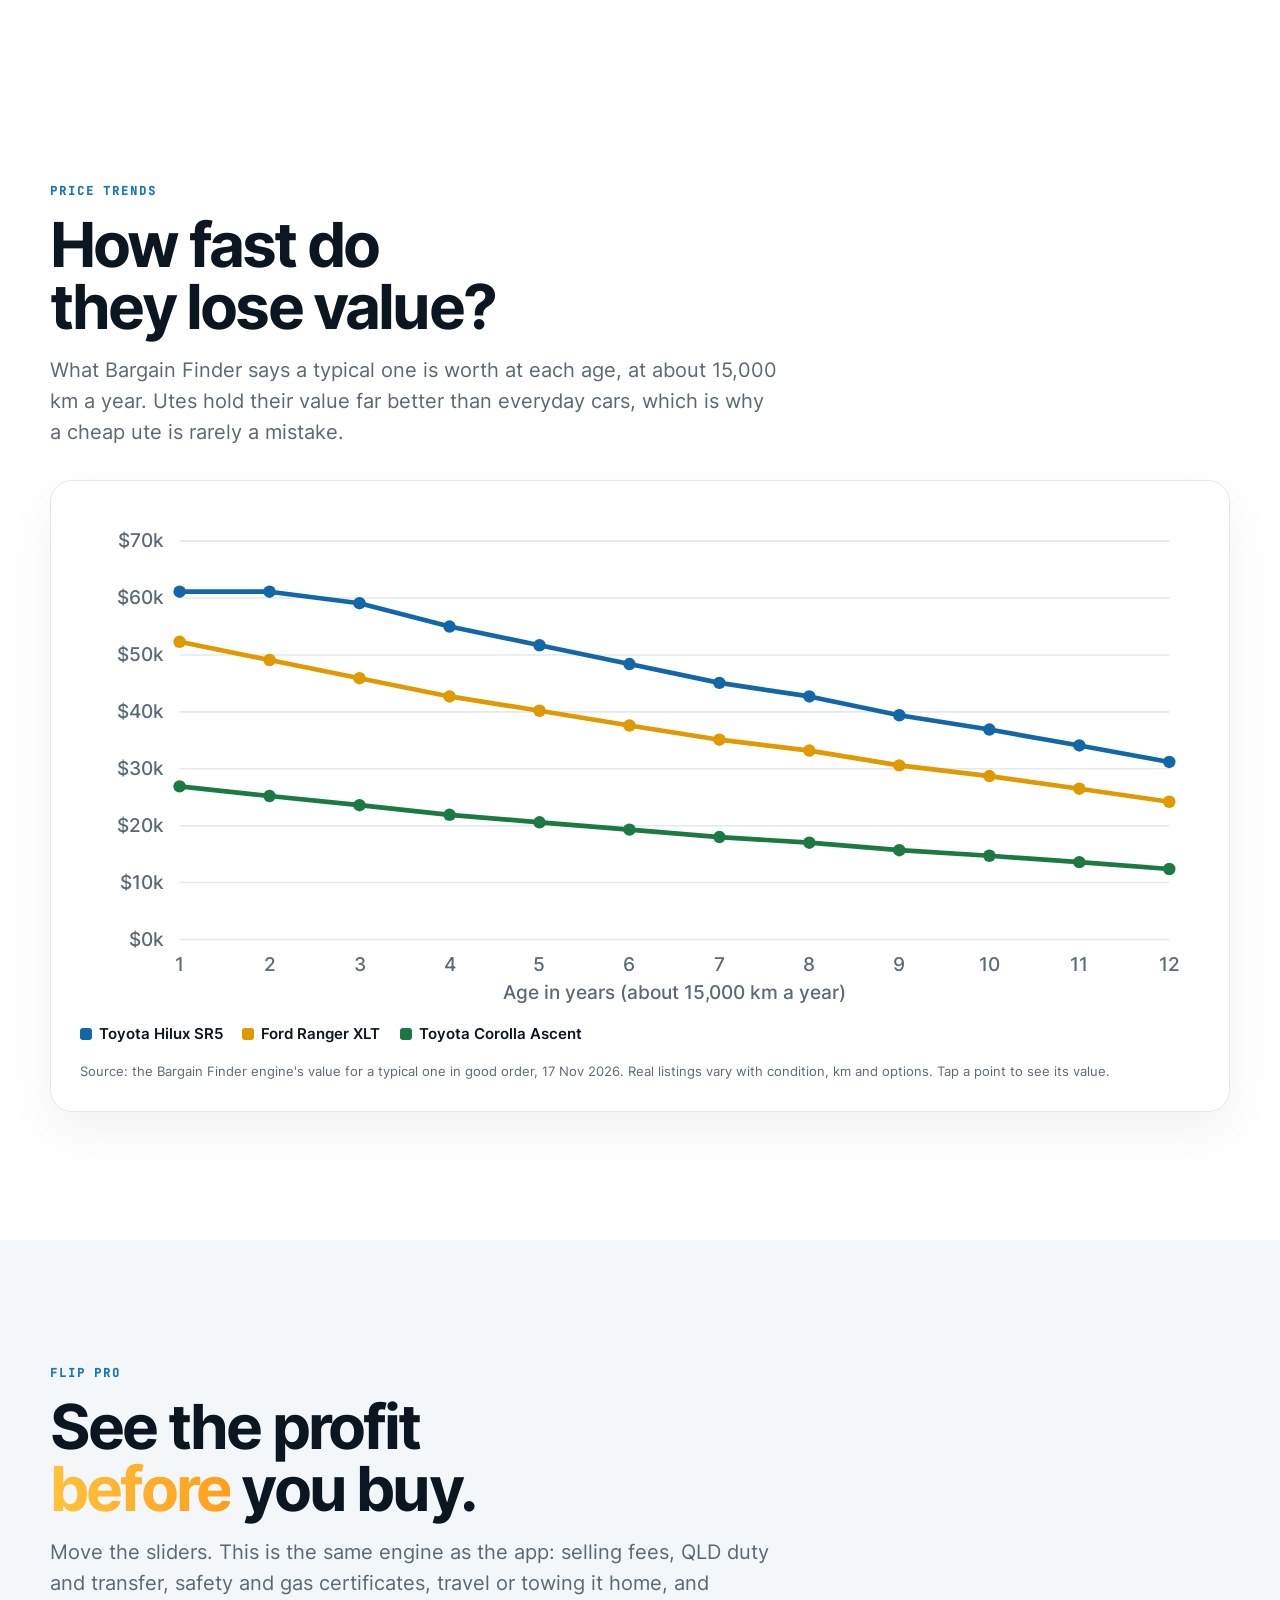
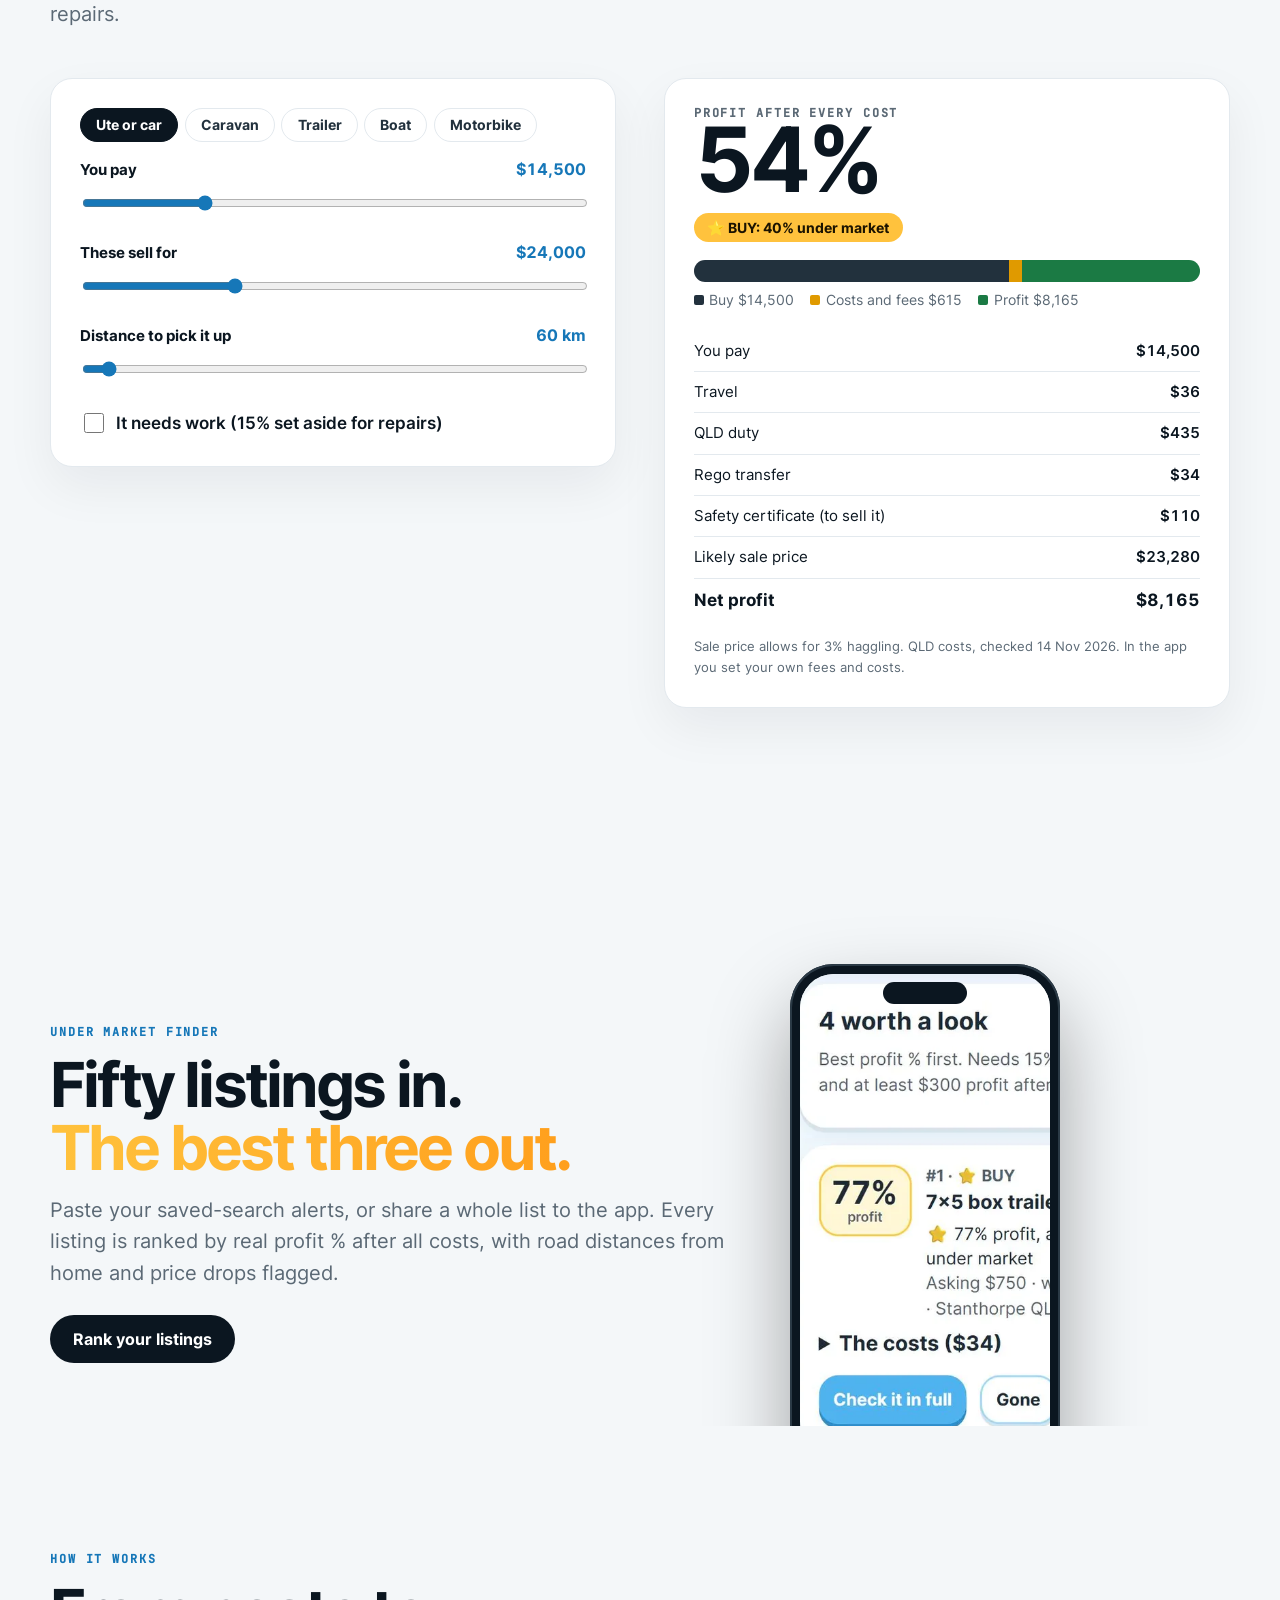
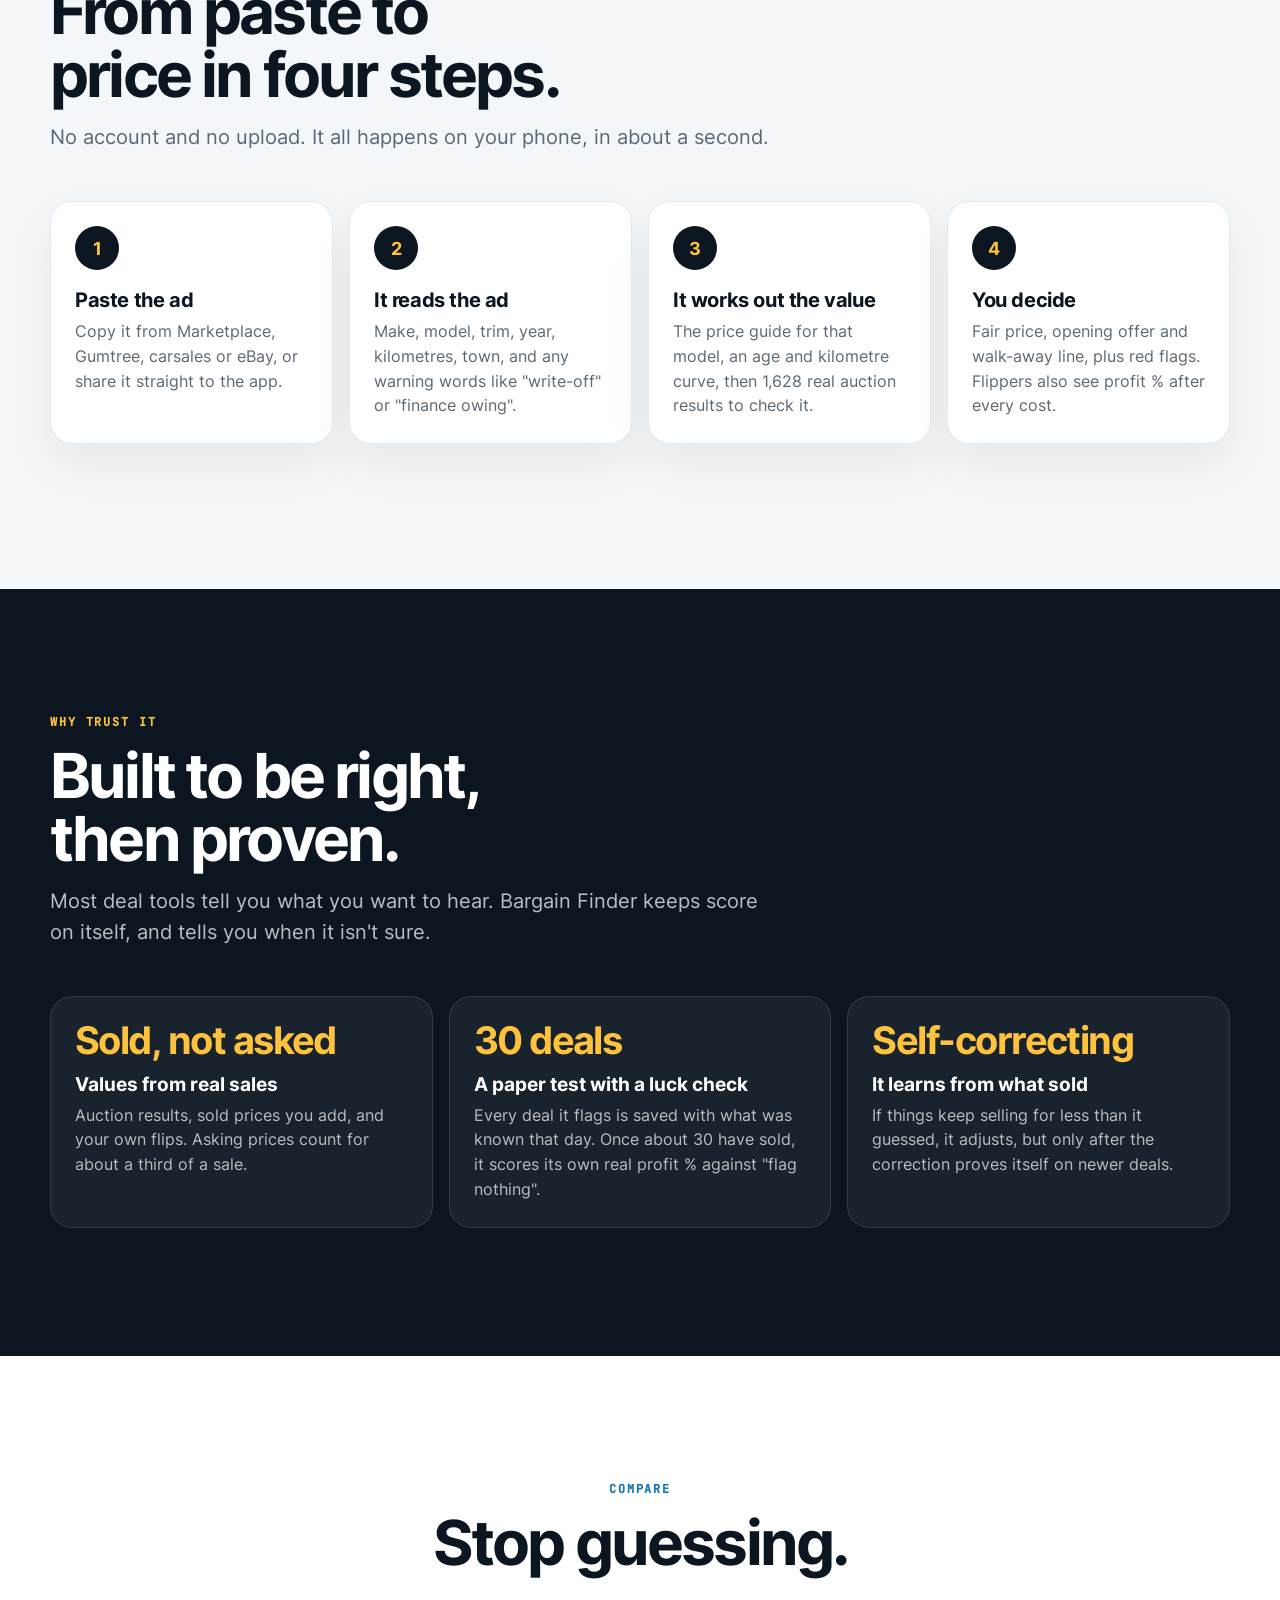
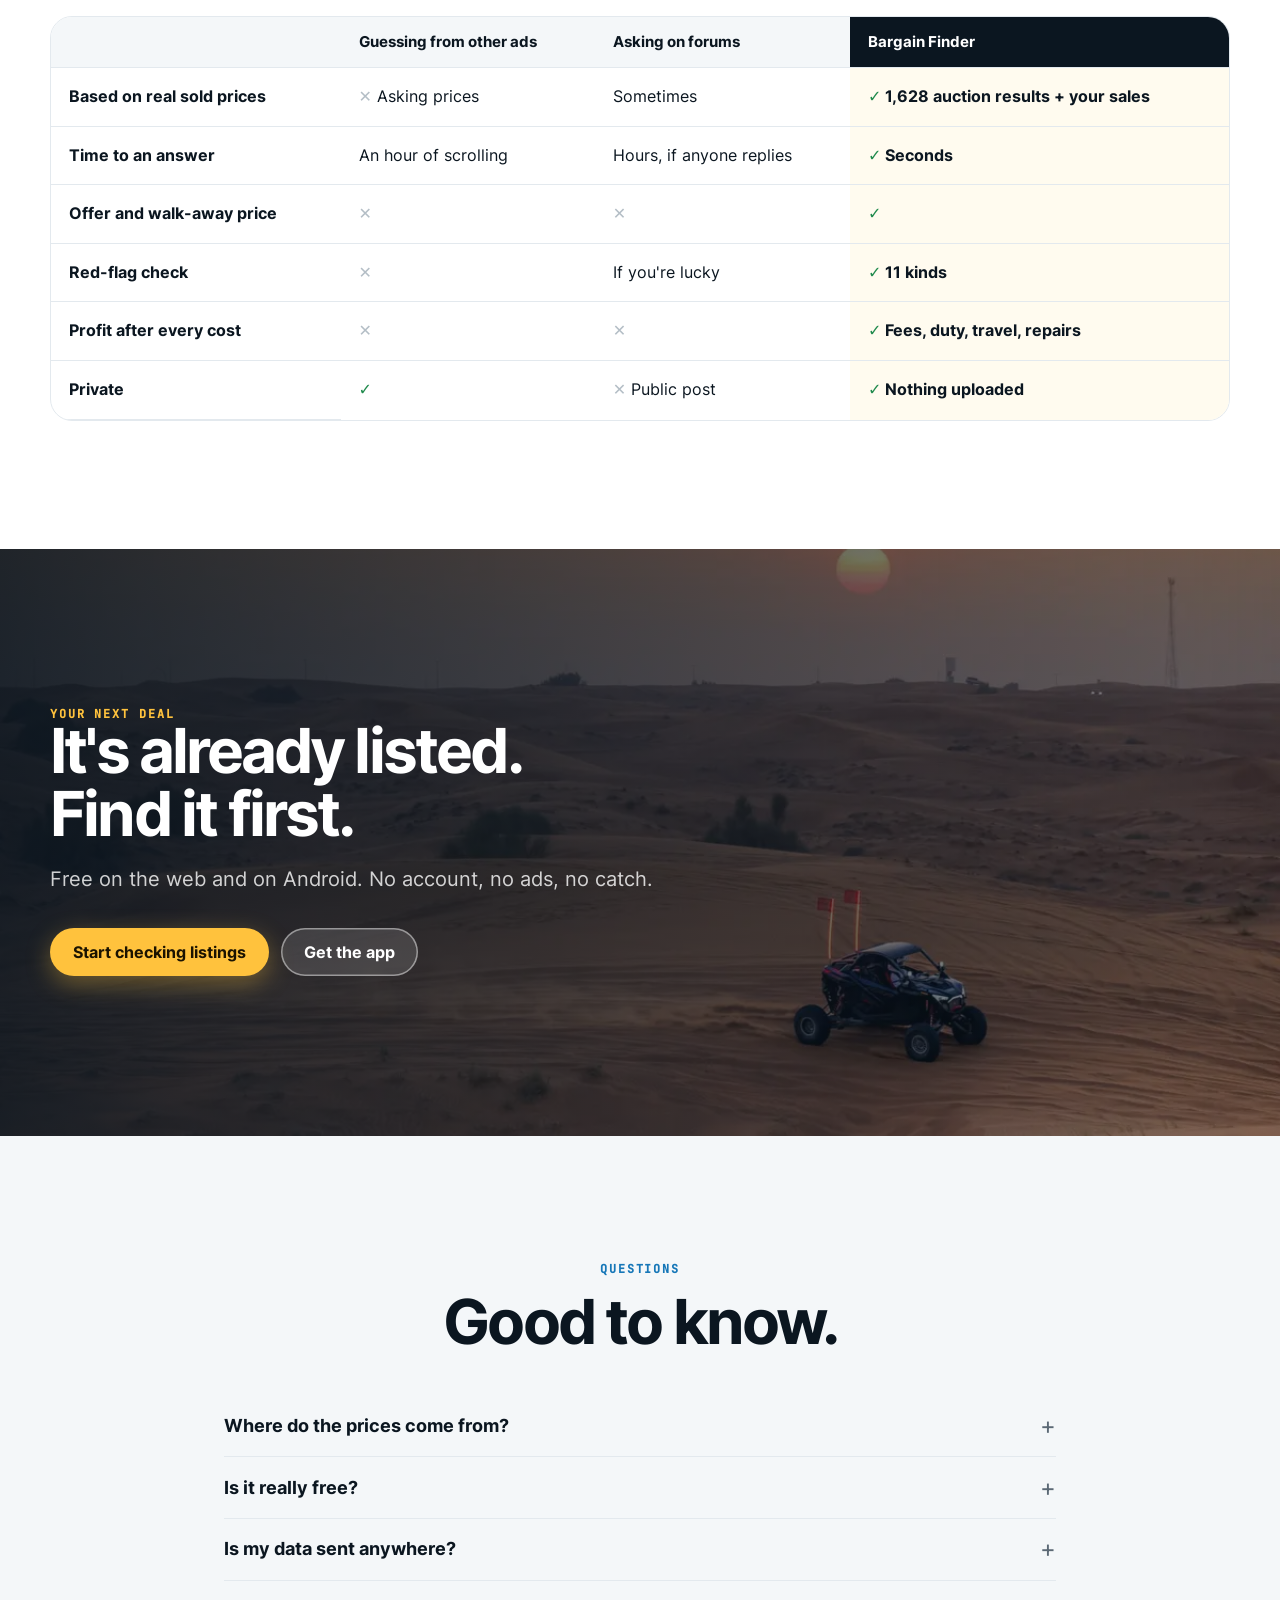
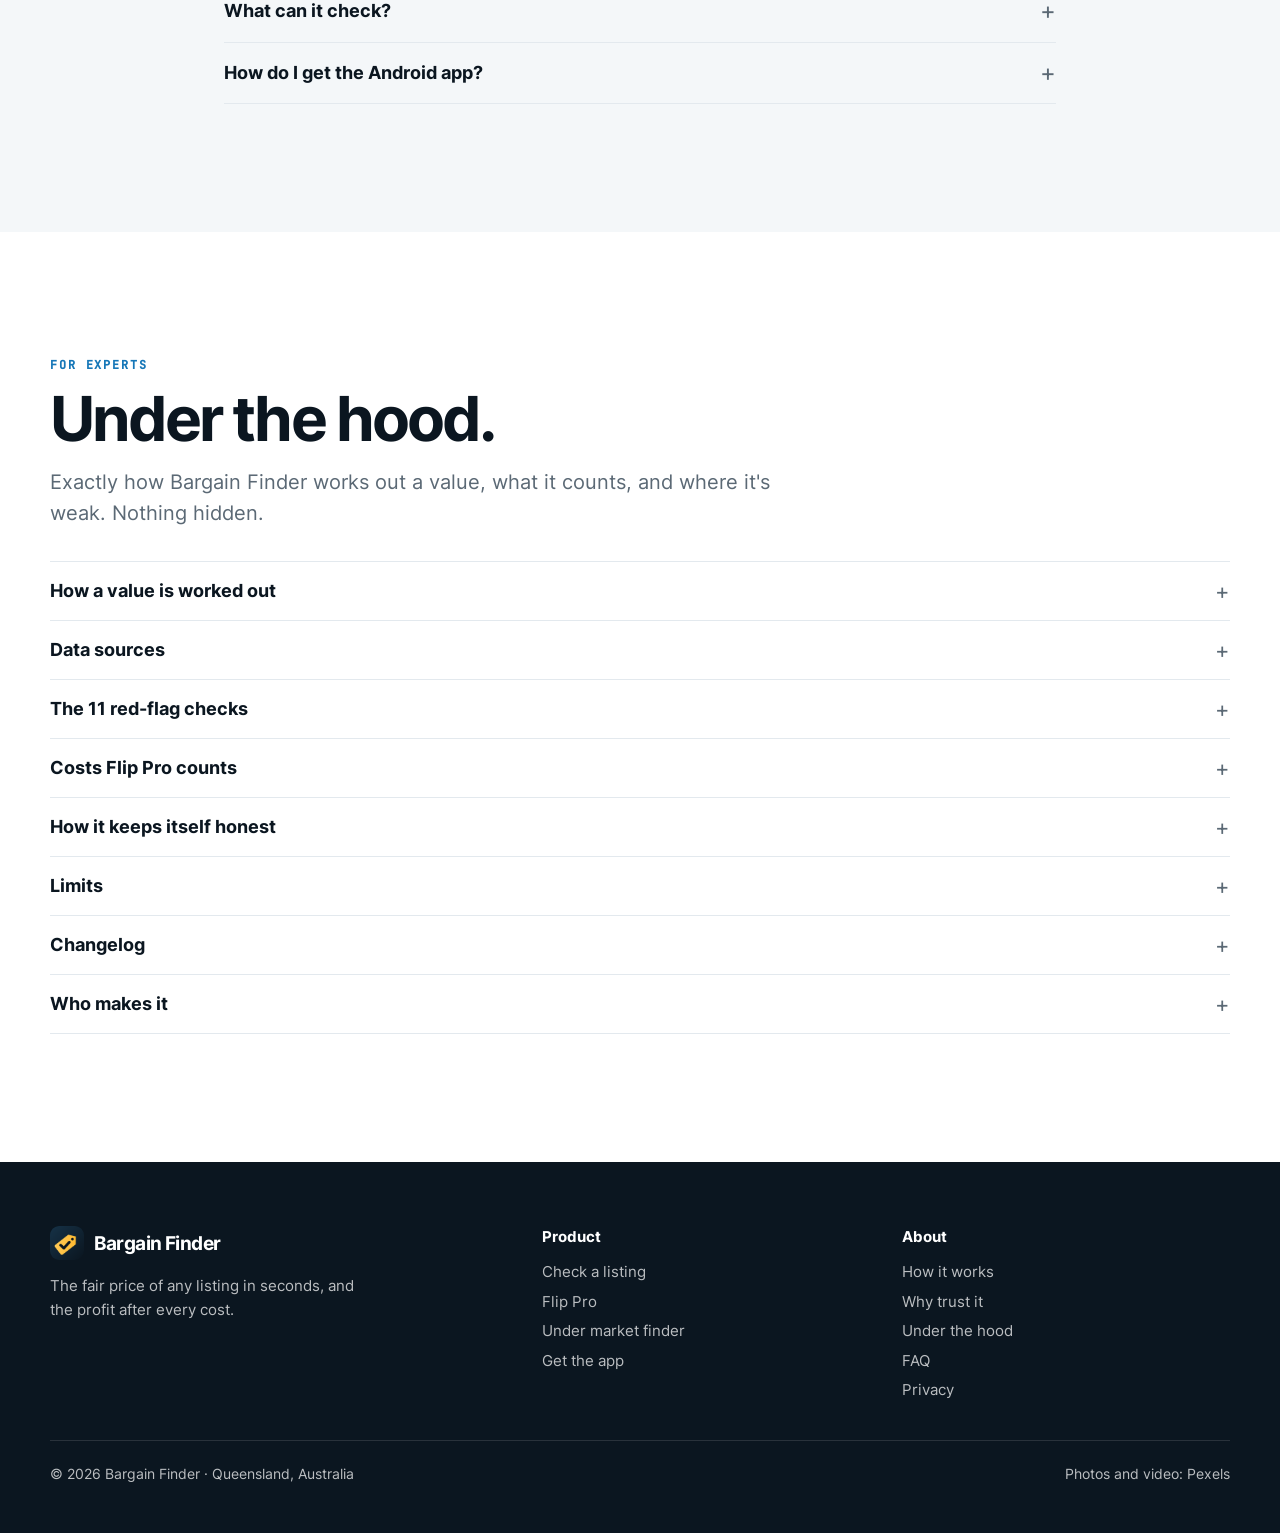
==== commit d0ed6631: "Bargain Finder 6.1: one app link (Get the app), no separate .apk links Co-Authored-By: Claude Fable " ====
--- a/index.html
+++ b/index.html
@@ -173,7 +173,7 @@
       <a class="pill" href="#profit"><b>NEW</b>Flip Pro: profit % after every cost →</a>
       <h1 id="heroH">Never overpay for a <span class="rot" aria-live="off"><span id="rotW">Rolex</span></span> again.</h1>
       <p class="sub">Paste any listing from Marketplace, Gumtree, carsales or eBay. See the fair price, the offer to make and the walk-away price in seconds, before you send a single message.</p>
-      <div class="cta"><a class="btn sun" href="#demo">Try it free, right here</a><a class="btn ghost" href="BargainFinder.apk" download>Get the Android app</a></div>
+      <div class="cta"><a class="btn sun" href="#demo">Try it free, right here</a><a class="btn ghost" href="#get-app">Get the app</a></div>
       <p class="note">Free · No sign-up · Works offline · Nothing you paste leaves your device</p>
     </div>
     <form class="demo reveal in" id="demo" autocomplete="off" aria-labelledby="demoH">
@@ -305,11 +305,11 @@
 </div></section>
 
 <!-- VIDEO CTA -->
-<section class="vcta" aria-labelledby="ctaH">
+<section class="vcta" id="get-app" aria-labelledby="ctaH">
   <img src="media/buggy-sunset.webp" alt="" loading="lazy" style="position:absolute;inset:0;width:100%;height:100%;object-fit:cover;z-index:-2">
   <div class="wrap reveal"><p class="eyebrow" style="color:var(--sun)">Your next deal</p><h2 class="h2" id="ctaH">It's already listed. Find it first.</h2>
     <p class="lead">Free on the web and on Android. No account, no ads, no catch.</p>
-    <div class="cta"><a class="btn sun" href="app.html">Start checking listings</a><a class="btn ghost" href="BargainFinder.apk" download>Download for Android</a></div></div>
+    <div class="cta"><a class="btn sun" href="app.html">Start checking listings</a><a class="btn ghost" href="BargainFinder.apk" download>Get the app</a></div></div>
 </section>
 
 <!-- FAQ -->
@@ -365,7 +365,7 @@
 
 <footer><div class="wrap">
   <div><a class="brand" href="#top" style="color:#fff;margin:0 0 .9rem"><img src="icons/icon-192.png" alt=""><span>Bargain Finder</span></a><p style="max-width:34ch">The fair price of any listing in seconds, and the profit after every cost.</p></div>
-  <div><b>Product</b><a href="app.html">Check a listing</a><a href="flippro.html">Flip Pro</a><a href="flippro.html#rank">Under market finder</a><a href="BargainFinder.apk" download>Android app</a></div>
+  <div><b>Product</b><a href="app.html">Check a listing</a><a href="flippro.html">Flip Pro</a><a href="flippro.html#rank">Under market finder</a><a href="#get-app">Get the app</a></div>
   <div><b>About</b><a href="#how">How it works</a><a href="#honest">Why trust it</a><a href="#expert">Under the hood</a><a href="#faq">FAQ</a><a href="privacy.html">Privacy</a></div>
   <div class="bot"><span>© 2026 Bargain Finder · Queensland, Australia</span><span>Photos and video: Pexels</span></div>
 </div></footer>
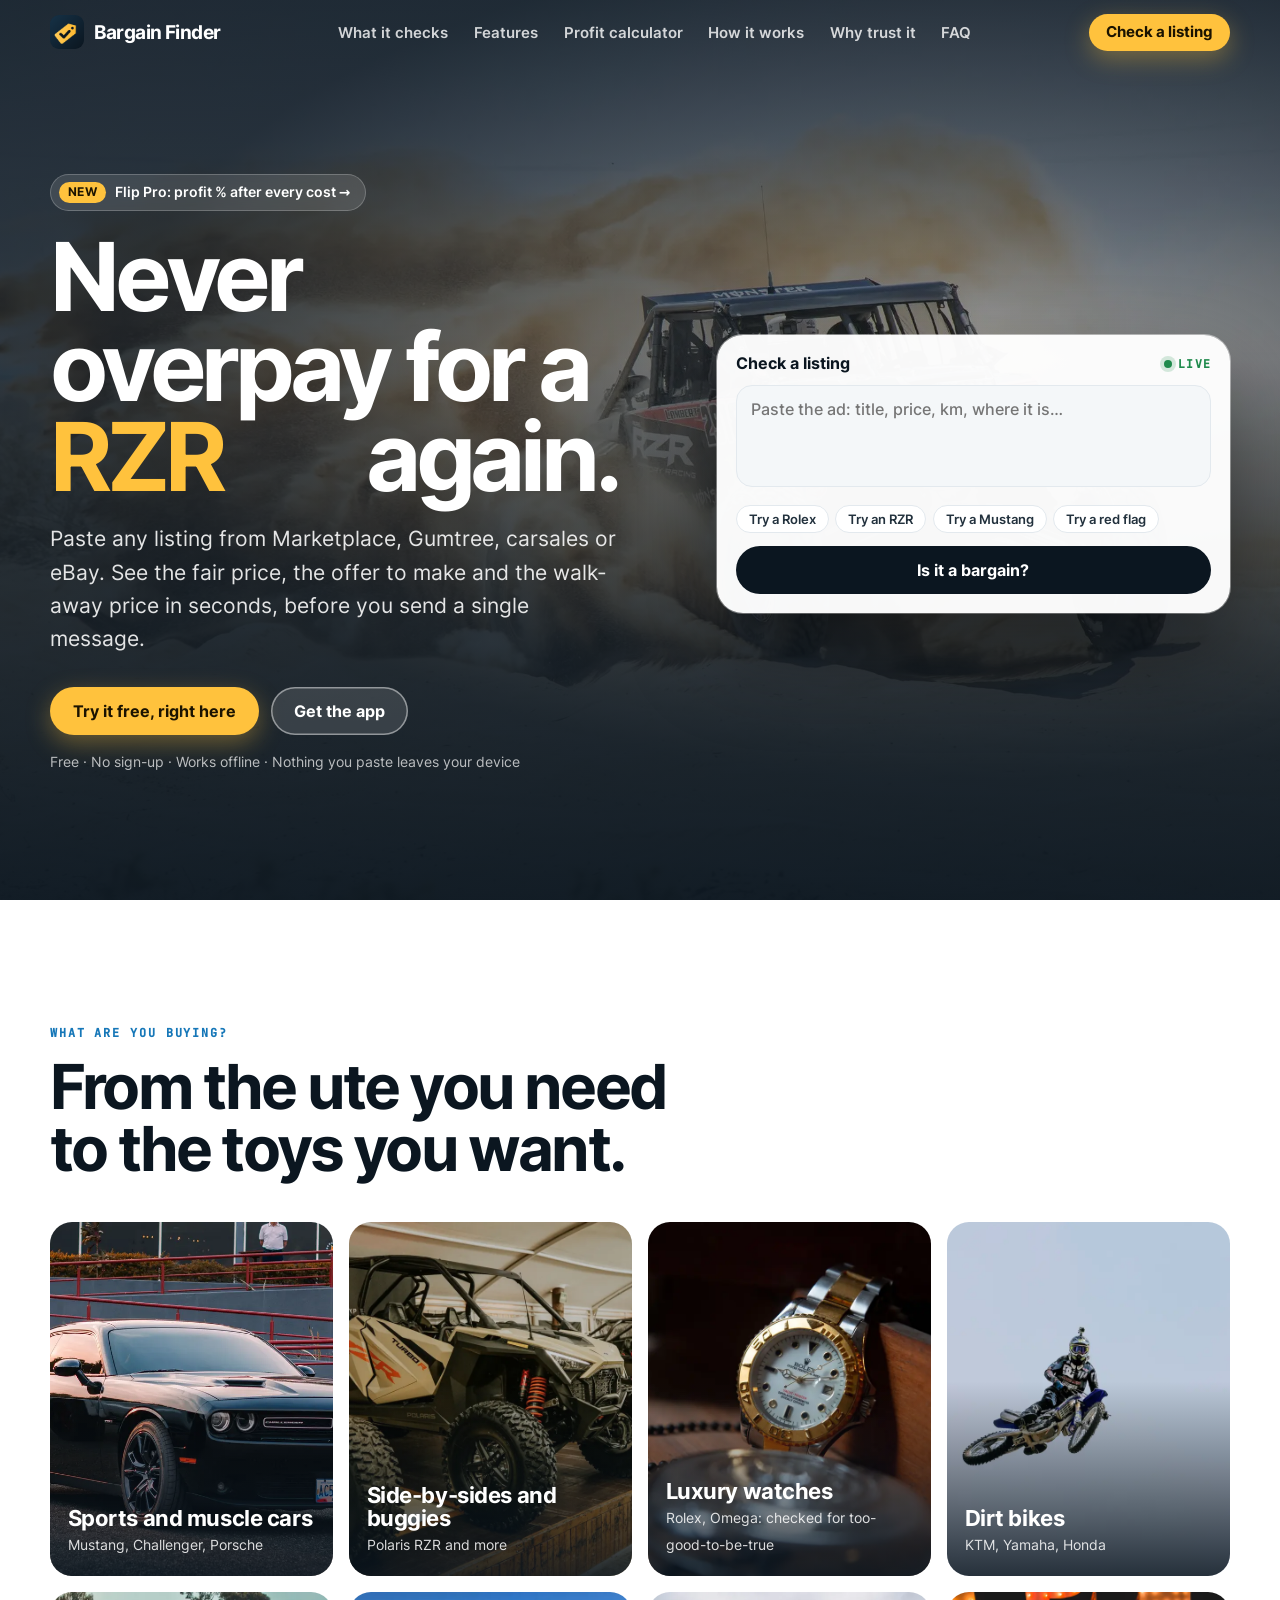
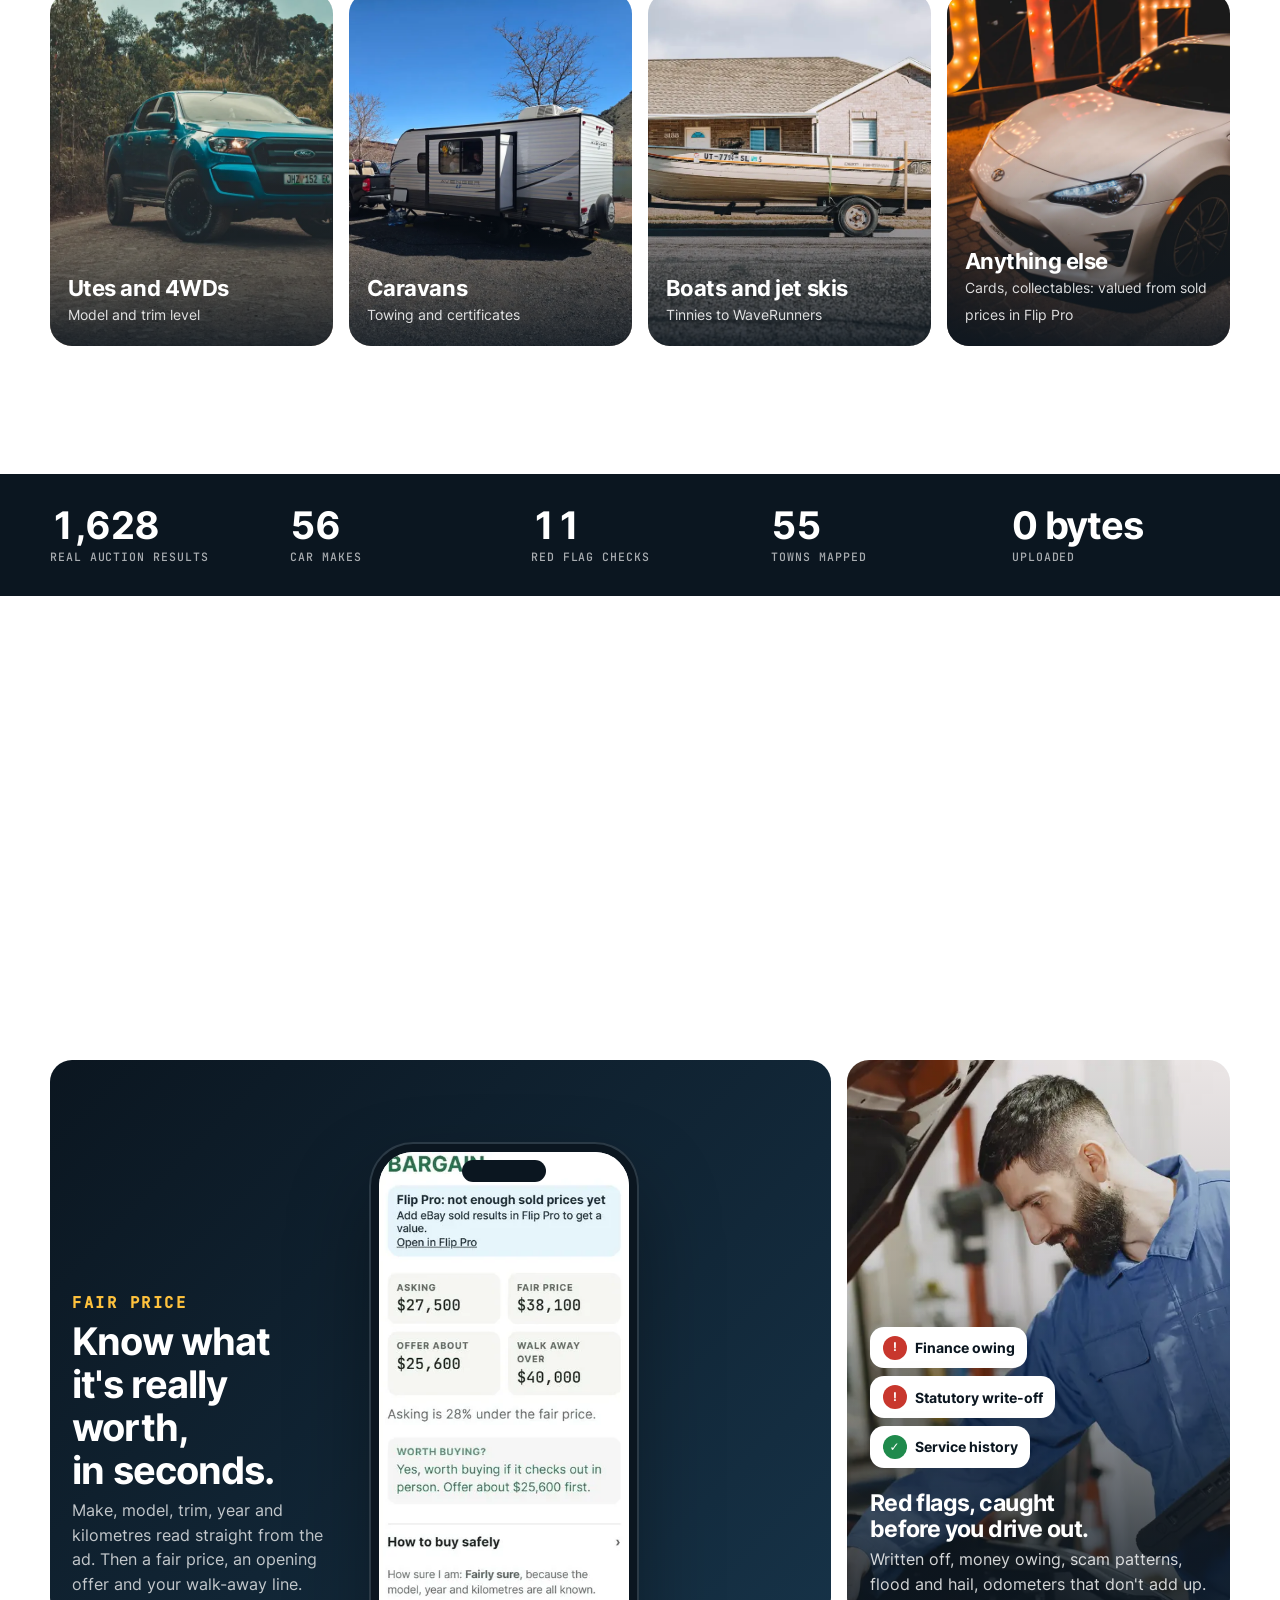
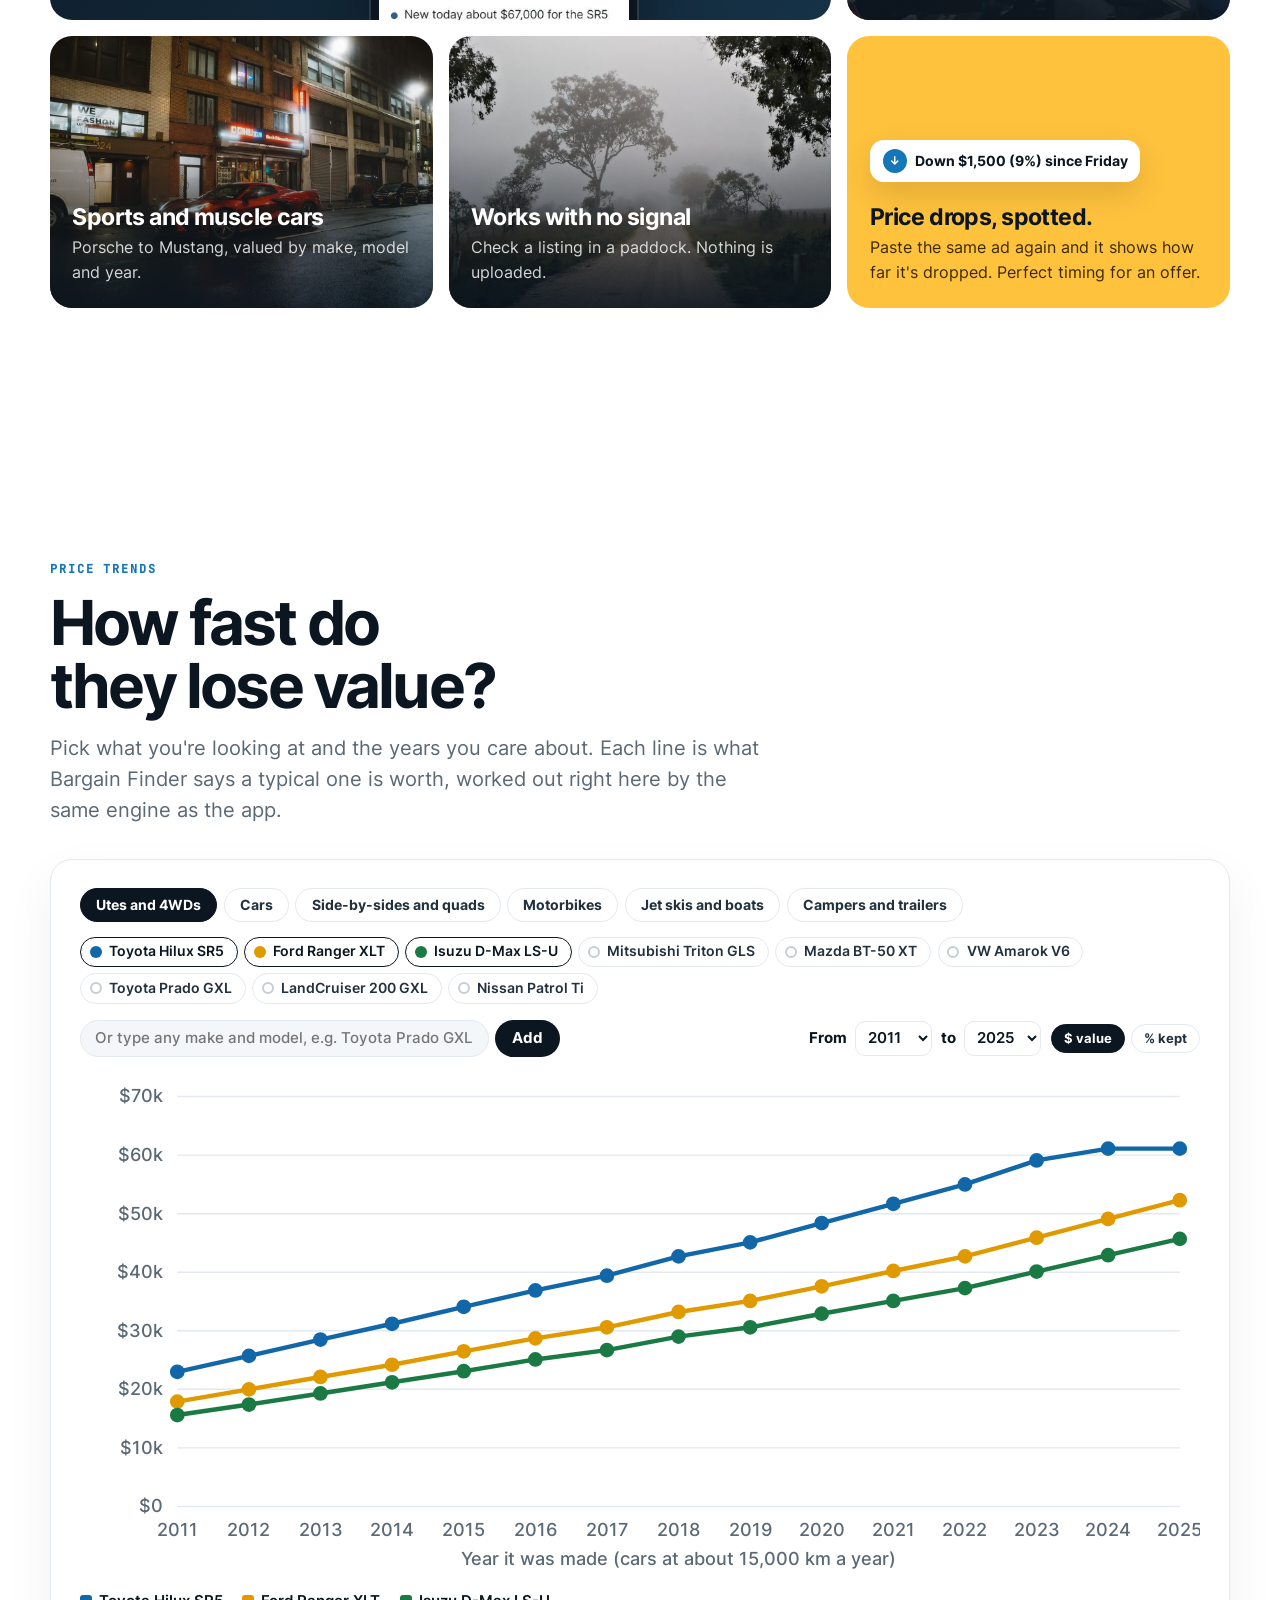
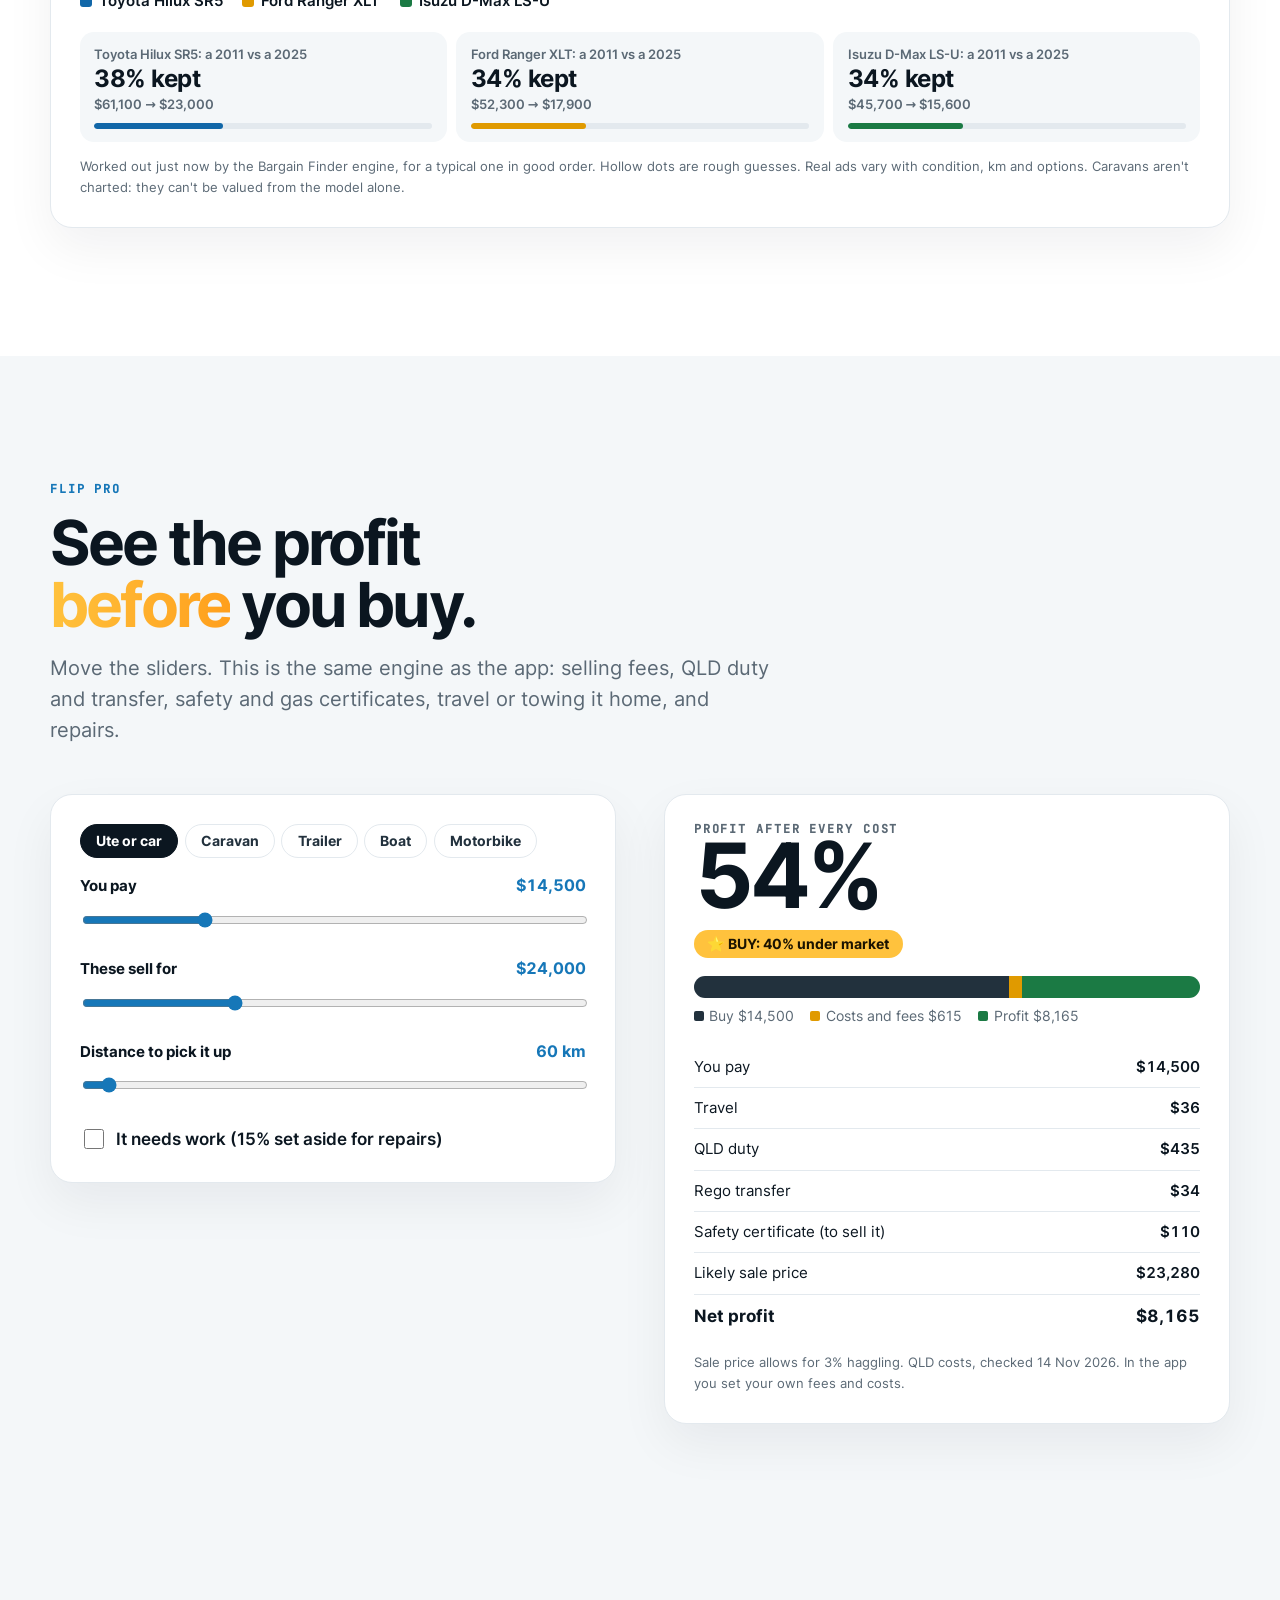
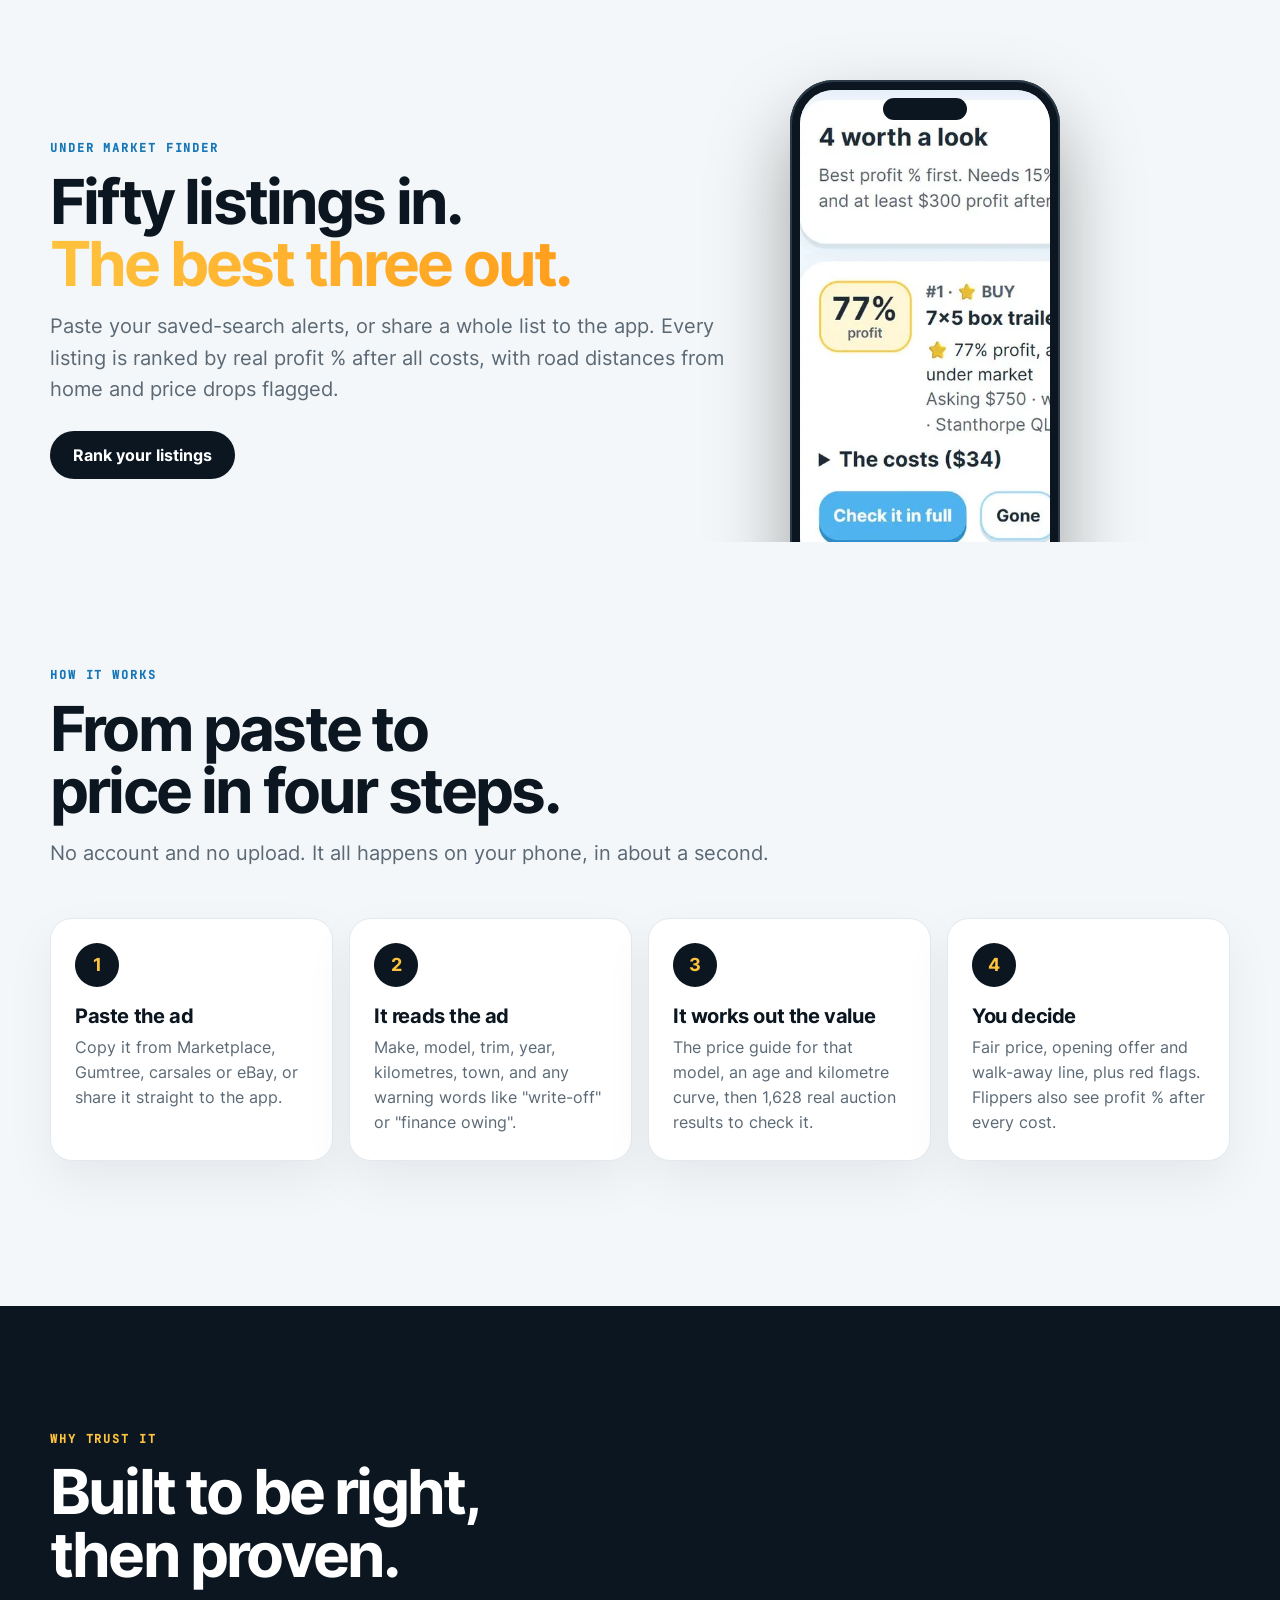
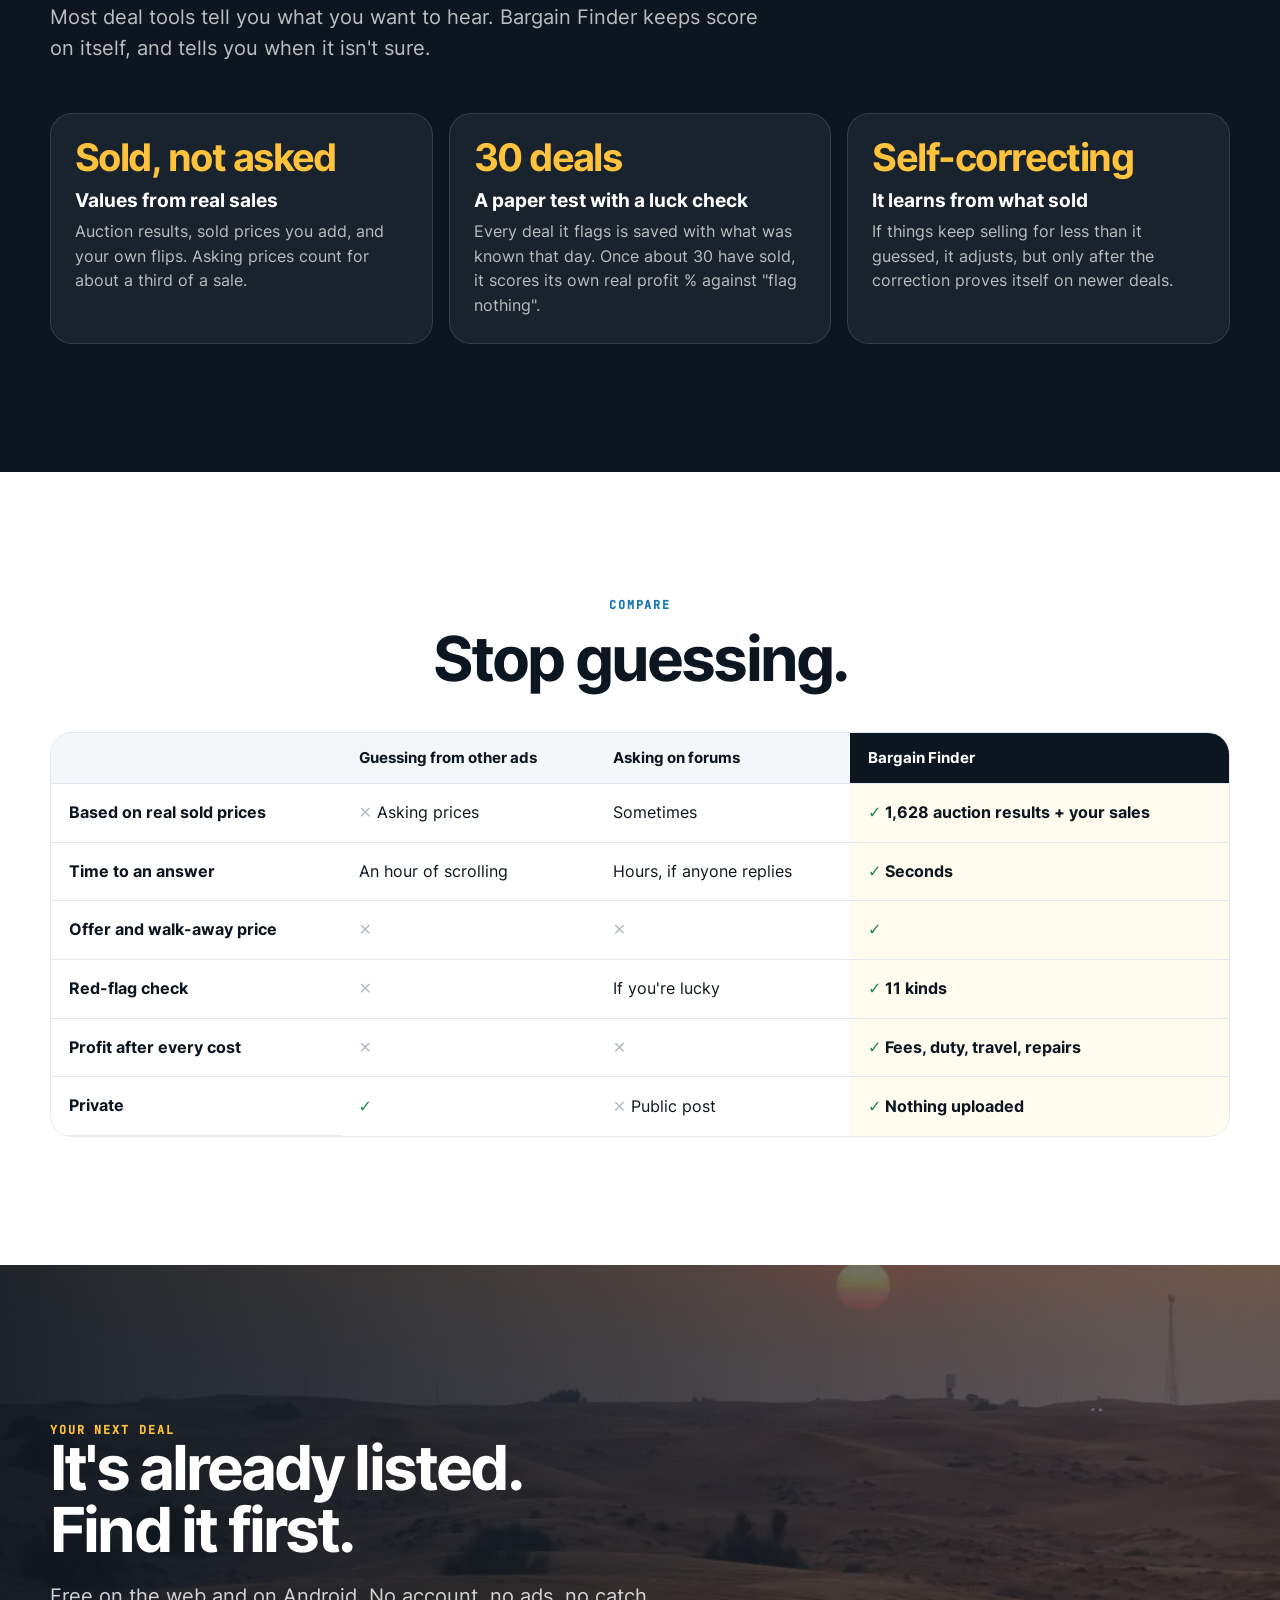
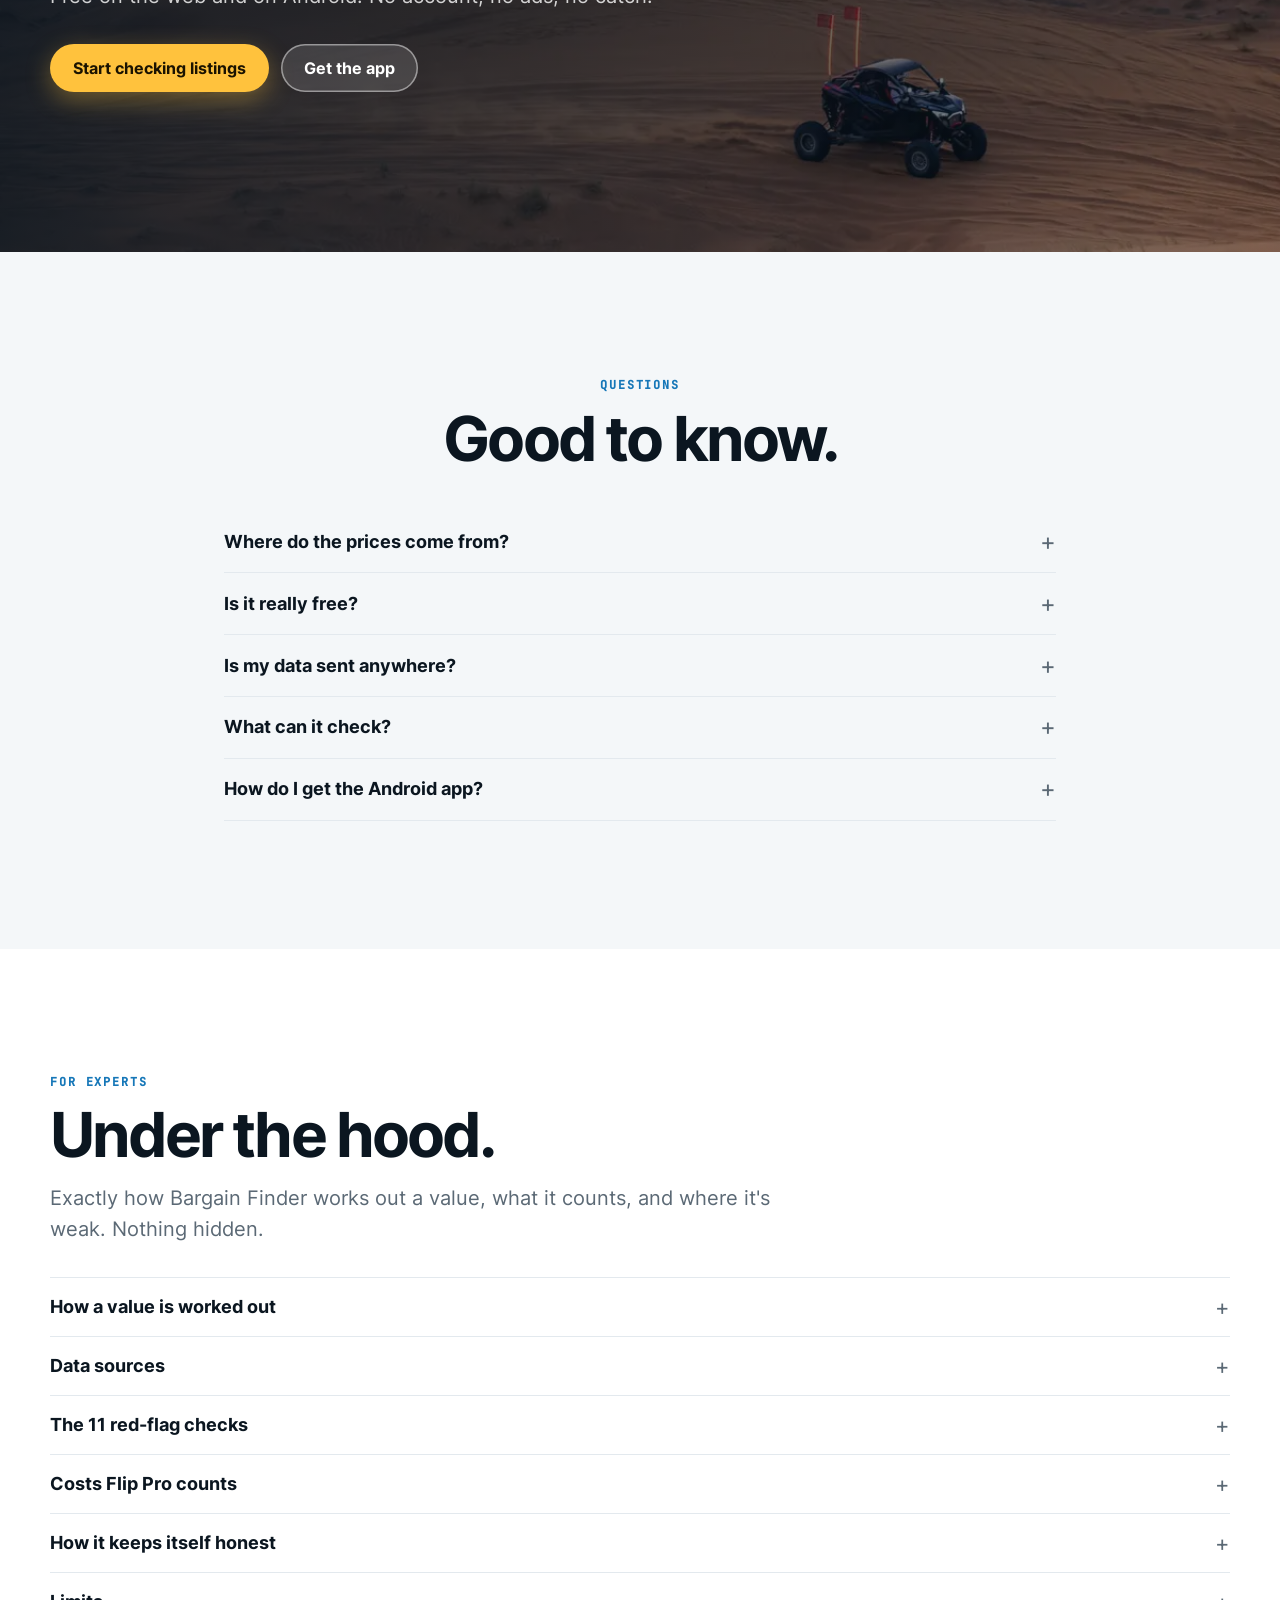
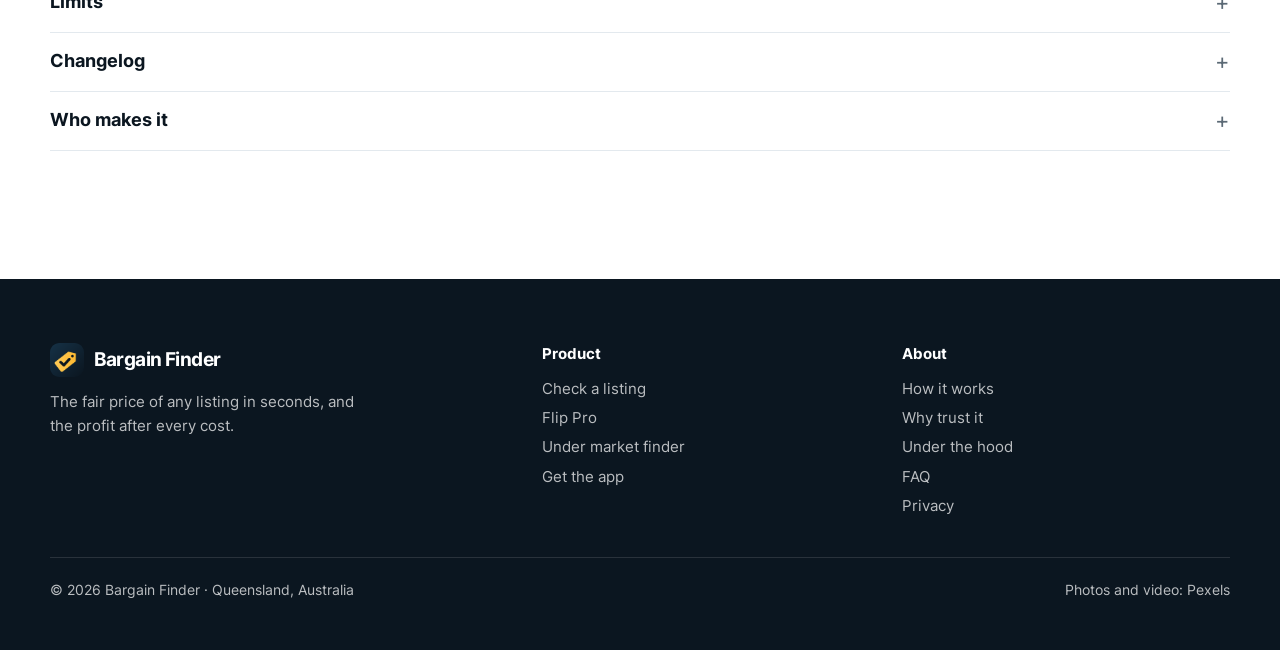
==== commit 5e0e14c3: "Home page: solid header on scroll, card grid with no sideways scroll, live value chart for any vehic" ====
--- a/index.html
+++ b/index.html
@@ -114,8 +114,10 @@
 .hcard b{display:block;font:900 2.4rem/1 var(--f);letter-spacing:-.04em;color:var(--sun)}.hcard h3{margin-top:.8rem;font:800 1.2rem/1.2 var(--f)}.hcard p{margin-top:.5rem;color:rgba(255,255,255,.7);font-size:.97rem}
 @media (max-width:860px){.hgrid{grid-template-columns:1fr}}
 /* category rail */
-.rail{display:grid;grid-auto-flow:column;grid-auto-columns:minmax(15rem,1fr);gap:1rem;overflow-x:auto;scroll-snap-type:x mandatory;padding-bottom:.6rem;margin-top:2.6rem;scrollbar-width:thin}
-.rail a{scroll-snap-align:start;position:relative;border-radius:var(--r);overflow:hidden;aspect-ratio:3/4;color:#fff;text-decoration:none;isolation:isolate}
+.rail{display:grid;grid-template-columns:repeat(4,1fr);gap:1rem;margin-top:2.6rem}
+@media (max-width:900px){.rail{grid-template-columns:repeat(2,1fr);gap:.7rem}}
+.rail a{position:relative;border-radius:var(--r);overflow:hidden;aspect-ratio:4/5;color:#fff;text-decoration:none;isolation:isolate}
+@media (max-width:520px){.rail a{aspect-ratio:1/1}.rail b{font-size:1.05rem!important}.rail small{font-size:.8rem}.rail span{left:.8rem!important;right:.8rem!important;bottom:.8rem!important}}
 .rail img{position:absolute;inset:0;width:100%;height:100%;object-fit:cover;z-index:-2;transition:transform .8s}.rail a:hover img{transform:scale(1.06)}
 .rail a::after{content:"";position:absolute;inset:0;z-index:-1;background:linear-gradient(0deg,rgba(11,22,32,.85),rgba(11,22,32,0) 55%)}
 .rail span{position:absolute;left:1.1rem;right:1.1rem;bottom:1.1rem}.rail b{display:block;font:800 1.35rem/1.1 var(--f);letter-spacing:-.02em}.rail small{opacity:.85}
@@ -155,6 +157,28 @@
 .sign b{font:800 1.1rem/1 var(--f);color:var(--sun)}
 .steps h3{font:800 1.25rem/1.2 var(--f);letter-spacing:-.02em}.steps p{margin-top:.5rem;color:var(--muted);font-size:.97rem}
 @media (max-width:900px){.steps{grid-template-columns:1fr 1fr}}@media (max-width:520px){.steps{grid-template-columns:1fr}}
+
+/* live value chart */
+.dep .seg{margin-bottom:.9rem}
+.depPick{display:flex;flex-wrap:wrap;gap:.4rem;margin-bottom:1rem}
+.depPick button{border:1.5px solid var(--line);background:#fff;border-radius:999px;padding:.45rem .8rem .45rem .55rem;font:600 .86rem/1 var(--f);cursor:pointer;color:var(--ink2);display:inline-flex;align-items:center;gap:.45rem}
+.depPick button i{width:12px;height:12px;border-radius:50%;border:2px solid #C5CED6;flex:none}
+.depPick button[aria-pressed="true"]{border-color:var(--ink);color:var(--ink)}
+.depPick button[aria-pressed="true"] i{border-color:transparent}
+.depBar{display:flex;flex-wrap:wrap;gap:.8rem 1.2rem;align-items:center;justify-content:space-between;margin-bottom:1rem}
+.depOwn{display:flex;gap:.4rem;flex:1 1 22rem;max-width:30rem}.depOwn input{flex:1;min-width:0;border:1.5px solid var(--line);border-radius:999px;padding:.55rem .9rem;font:500 .92rem/1 var(--f);background:var(--soft)}
+.depOwn input:focus{outline:none;border-color:var(--sky2);background:#fff}
+.depYrs{display:flex;flex-wrap:wrap;gap:.6rem;align-items:center;font-weight:700;font-size:.92rem}
+.depYrs select{margin-left:.3rem;border:1.5px solid var(--line);border-radius:10px;padding:.4rem .5rem;font:600 .92rem/1 var(--f);background:#fff;color:var(--ink)}
+.seg.mini{margin:0!important}.seg.mini button{padding:.42rem .75rem;font-size:.82rem}
+.depChart{position:relative}
+.depTip{position:absolute;top:0;pointer-events:none;background:var(--ink);color:#fff;border-radius:12px;padding:.6rem .75rem;font-size:.84rem;line-height:1.45;box-shadow:0 14px 30px rgba(0,0,0,.25);min-width:11rem;transform:translateX(-50%)}
+.depTip b{display:block;font-size:.9rem;margin-bottom:.2rem}.depTip i{display:inline-block;width:9px;height:9px;border-radius:50%;margin-right:.4rem}
+.keep{display:grid;grid-template-columns:repeat(auto-fit,minmax(14rem,1fr));gap:.6rem;margin-top:1.2rem}
+.keep>div{background:var(--soft);border-radius:14px;padding:.8rem .9rem}
+.keep small{display:block;font-weight:600;color:var(--muted);font-size:.8rem}.keep b{font:900 1.5rem/1.1 var(--f);letter-spacing:-.02em}
+.keep .bar{height:6px;border-radius:9px;background:#E3E9EE;margin-top:.5rem;overflow:hidden}.keep .bar span{display:block;height:100%;border-radius:9px}
+@media (max-width:600px){.depYrs{width:100%}.depOwn{flex-basis:100%;max-width:none}}
 </style>
 </head>
 <body>
@@ -202,11 +226,11 @@
 </div></section>
 
 <div class="proof" aria-label="By the numbers"><div class="wrap">
-  <div><b data-count="1628">1,628</b><small>Real auction results built in</small></div>
-  <div><b data-count="56">56</b><small>Car makes it knows, Toyota to Xpeng</small></div>
-  <div><b data-count="11">11</b><small>Kinds of red flag it checks for</small></div>
-  <div><b data-count="55">55</b><small>Towns with real road distances</small></div>
-  <div><b>0 bytes</b><small>Uploaded. It all runs on your phone</small></div>
+  <div><b data-count="1628">1,628</b><small>Real auction results</small></div>
+  <div><b data-count="56">56</b><small>Car makes</small></div>
+  <div><b data-count="11">11</b><small>Red flag checks</small></div>
+  <div><b data-count="55">55</b><small>Towns mapped</small></div>
+  <div><b>0 bytes</b><small>Uploaded</small></div>
 </div></div>
 
 <!-- PRODUCT -->
@@ -228,12 +252,23 @@
   </div>
 </div></section>
 
-<!-- CHART: how fast they lose value (engine output) -->
+<!-- CHART: how fast they lose value (drawn live by the real engine, on this device) -->
 <section aria-labelledby="depH"><div class="wrap">
   <div class="stack reveal" style="max-width:46rem"><p class="eyebrow">Price trends</p><h2 class="h2" id="depH">How fast do they lose value?</h2>
-    <p class="lead">What Bargain Finder says a typical one is worth at each age, at about 15,000 km a year. Utes hold their value far better than everyday cars, which is why a cheap ute is rarely a mistake.</p></div>
-  <div class="panel reveal" style="margin-top:2rem"><svg viewBox="0 0 720 320" role="img" aria-labelledby="chartT" class="chart"><line x1="64" x2="700" y1="276" y2="276" stroke="#E3E9EE"/><text x="54" y="280" text-anchor="end" class="ax">$0k</text><line x1="64" x2="700" y1="239.42857142857144" y2="239.42857142857144" stroke="#E3E9EE"/><text x="54" y="243.42857142857144" text-anchor="end" class="ax">$10k</text><line x1="64" x2="700" y1="202.85714285714286" y2="202.85714285714286" stroke="#E3E9EE"/><text x="54" y="206.85714285714286" text-anchor="end" class="ax">$20k</text><line x1="64" x2="700" y1="166.28571428571428" y2="166.28571428571428" stroke="#E3E9EE"/><text x="54" y="170.28571428571428" text-anchor="end" class="ax">$30k</text><line x1="64" x2="700" y1="129.71428571428572" y2="129.71428571428572" stroke="#E3E9EE"/><text x="54" y="133.71428571428572" text-anchor="end" class="ax">$40k</text><line x1="64" x2="700" y1="93.14285714285714" y2="93.14285714285714" stroke="#E3E9EE"/><text x="54" y="97.14285714285714" text-anchor="end" class="ax">$50k</text><line x1="64" x2="700" y1="56.571428571428584" y2="56.571428571428584" stroke="#E3E9EE"/><text x="54" y="60.571428571428584" text-anchor="end" class="ax">$60k</text><line x1="64" x2="700" y1="20" y2="20" stroke="#E3E9EE"/><text x="54" y="24" text-anchor="end" class="ax">$70k</text><text x="64" y="296" text-anchor="middle" class="ax">1</text><text x="121.81818181818181" y="296" text-anchor="middle" class="ax">2</text><text x="179.63636363636363" y="296" text-anchor="middle" class="ax">3</text><text x="237.45454545454547" y="296" text-anchor="middle" class="ax">4</text><text x="295.27272727272725" y="296" text-anchor="middle" class="ax">5</text><text x="353.09090909090907" y="296" text-anchor="middle" class="ax">6</text><text x="410.90909090909093" y="296" text-anchor="middle" class="ax">7</text><text x="468.72727272727275" y="296" text-anchor="middle" class="ax">8</text><text x="526.5454545454545" y="296" text-anchor="middle" class="ax">9</text><text x="584.3636363636364" y="296" text-anchor="middle" class="ax">10</text><text x="642.1818181818181" y="296" text-anchor="middle" class="ax">11</text><text x="700" y="296" text-anchor="middle" class="ax">12</text><text x="382" y="314" text-anchor="middle" class="ax">Age in years (about 15,000 km a year)</text><polyline fill="none" stroke="#1167A8" stroke-width="3" stroke-linejoin="round" stroke-linecap="round" points="64.0,52.5 121.8,52.5 179.6,59.9 237.5,74.9 295.3,86.9 353.1,99.0 410.9,111.1 468.7,119.8 526.5,131.9 584.4,141.1 642.2,151.3 700.0,161.9"/><circle cx="64.0" cy="52.5" r="4" fill="#1167A8"><title>Toyota Hilux SR5, 1 years old: about $61,100</title></circle><circle cx="121.8" cy="52.5" r="4" fill="#1167A8"><title>Toyota Hilux SR5, 2 years old: about $61,100</title></circle><circle cx="179.6" cy="59.9" r="4" fill="#1167A8"><title>Toyota Hilux SR5, 3 years old: about $59,100</title></circle><circle cx="237.5" cy="74.9" r="4" fill="#1167A8"><title>Toyota Hilux SR5, 4 years old: about $55,000</title></circle><circle cx="295.3" cy="86.9" r="4" fill="#1167A8"><title>Toyota Hilux SR5, 5 years old: about $51,700</title></circle><circle cx="353.1" cy="99.0" r="4" fill="#1167A8"><title>Toyota Hilux SR5, 6 years old: about $48,400</title></circle><circle cx="410.9" cy="111.1" r="4" fill="#1167A8"><title>Toyota Hilux SR5, 7 years old: about $45,100</title></circle><circle cx="468.7" cy="119.8" r="4" fill="#1167A8"><title>Toyota Hilux SR5, 8 years old: about $42,700</title></circle><circle cx="526.5" cy="131.9" r="4" fill="#1167A8"><title>Toyota Hilux SR5, 9 years old: about $39,400</title></circle><circle cx="584.4" cy="141.1" r="4" fill="#1167A8"><title>Toyota Hilux SR5, 10 years old: about $36,900</title></circle><circle cx="642.2" cy="151.3" r="4" fill="#1167A8"><title>Toyota Hilux SR5, 11 years old: about $34,100</title></circle><circle cx="700.0" cy="161.9" r="4" fill="#1167A8"><title>Toyota Hilux SR5, 12 years old: about $31,200</title></circle><polyline fill="none" stroke="#E09A00" stroke-width="3" stroke-linejoin="round" stroke-linecap="round" points="64.0,84.7 121.8,96.4 179.6,108.1 237.5,119.8 295.3,129.0 353.1,138.5 410.9,147.6 468.7,154.6 526.5,164.1 584.4,171.0 642.2,179.1 700.0,187.5"/><circle cx="64.0" cy="84.7" r="4" fill="#E09A00"><title>Ford Ranger XLT, 1 years old: about $52,300</title></circle><circle cx="121.8" cy="96.4" r="4" fill="#E09A00"><title>Ford Ranger XLT, 2 years old: about $49,100</title></circle><circle cx="179.6" cy="108.1" r="4" fill="#E09A00"><title>Ford Ranger XLT, 3 years old: about $45,900</title></circle><circle cx="237.5" cy="119.8" r="4" fill="#E09A00"><title>Ford Ranger XLT, 4 years old: about $42,700</title></circle><circle cx="295.3" cy="129.0" r="4" fill="#E09A00"><title>Ford Ranger XLT, 5 years old: about $40,200</title></circle><circle cx="353.1" cy="138.5" r="4" fill="#E09A00"><title>Ford Ranger XLT, 6 years old: about $37,600</title></circle><circle cx="410.9" cy="147.6" r="4" fill="#E09A00"><title>Ford Ranger XLT, 7 years old: about $35,100</title></circle><circle cx="468.7" cy="154.6" r="4" fill="#E09A00"><title>Ford Ranger XLT, 8 years old: about $33,200</title></circle><circle cx="526.5" cy="164.1" r="4" fill="#E09A00"><title>Ford Ranger XLT, 9 years old: about $30,600</title></circle><circle cx="584.4" cy="171.0" r="4" fill="#E09A00"><title>Ford Ranger XLT, 10 years old: about $28,700</title></circle><circle cx="642.2" cy="179.1" r="4" fill="#E09A00"><title>Ford Ranger XLT, 11 years old: about $26,500</title></circle><circle cx="700.0" cy="187.5" r="4" fill="#E09A00"><title>Ford Ranger XLT, 12 years old: about $24,200</title></circle><polyline fill="none" stroke="#1B7A44" stroke-width="3" stroke-linejoin="round" stroke-linecap="round" points="64.0,177.6 121.8,183.8 179.6,189.7 237.5,195.9 295.3,200.7 353.1,205.4 410.9,210.2 468.7,213.8 526.5,218.6 584.4,222.2 642.2,226.3 700.0,230.7"/><circle cx="64.0" cy="177.6" r="4" fill="#1B7A44"><title>Toyota Corolla Ascent, 1 years old: about $26,900</title></circle><circle cx="121.8" cy="183.8" r="4" fill="#1B7A44"><title>Toyota Corolla Ascent, 2 years old: about $25,200</title></circle><circle cx="179.6" cy="189.7" r="4" fill="#1B7A44"><title>Toyota Corolla Ascent, 3 years old: about $23,600</title></circle><circle cx="237.5" cy="195.9" r="4" fill="#1B7A44"><title>Toyota Corolla Ascent, 4 years old: about $21,900</title></circle><circle cx="295.3" cy="200.7" r="4" fill="#1B7A44"><title>Toyota Corolla Ascent, 5 years old: about $20,600</title></circle><circle cx="353.1" cy="205.4" r="4" fill="#1B7A44"><title>Toyota Corolla Ascent, 6 years old: about $19,300</title></circle><circle cx="410.9" cy="210.2" r="4" fill="#1B7A44"><title>Toyota Corolla Ascent, 7 years old: about $18,000</title></circle><circle cx="468.7" cy="213.8" r="4" fill="#1B7A44"><title>Toyota Corolla Ascent, 8 years old: about $17,000</title></circle><circle cx="526.5" cy="218.6" r="4" fill="#1B7A44"><title>Toyota Corolla Ascent, 9 years old: about $15,700</title></circle><circle cx="584.4" cy="222.2" r="4" fill="#1B7A44"><title>Toyota Corolla Ascent, 10 years old: about $14,700</title></circle><circle cx="642.2" cy="226.3" r="4" fill="#1B7A44"><title>Toyota Corolla Ascent, 11 years old: about $13,600</title></circle><circle cx="700.0" cy="230.7" r="4" fill="#1B7A44"><title>Toyota Corolla Ascent, 12 years old: about $12,400</title></circle></svg><div class="legend"><span><i style="background:#1167A8"></i>Toyota Hilux SR5</span><span><i style="background:#E09A00"></i>Ford Ranger XLT</span><span><i style="background:#1B7A44"></i>Toyota Corolla Ascent</span></div>
-    <p class="fine">Source: the Bargain Finder engine's value for a typical one in good order, 17 Nov 2026. Real listings vary with condition, km and options. Tap a point to see its value.</p></div>
+    <p class="lead">Pick what you're looking at and the years you care about. Each line is what Bargain Finder says a typical one is worth, worked out right here by the same engine as the app.</p></div>
+  <div class="panel reveal dep" style="margin-top:2rem">
+    <div class="seg" role="group" aria-label="What kind of vehicle?" id="depType"></div>
+    <div class="depPick" id="depPick" role="group" aria-label="Models to compare (up to 5)"></div>
+    <div class="depBar">
+      <form id="depOwn" class="depOwn" autocomplete="off"><input id="depOwnT" placeholder="Or type any make and model, e.g. Toyota Prado GXL" aria-label="Add your own make and model"><button class="btn ink sm" type="submit">Add</button></form>
+      <div class="depYrs"><label>From <select id="depFrom" aria-label="From year"></select></label><label>to <select id="depTo" aria-label="To year"></select></label>
+        <div class="seg mini" role="group" aria-label="Show as"><button type="button" data-view="dollars" aria-pressed="true">$ value</button><button type="button" data-view="pct" aria-pressed="false">% kept</button></div></div>
+    </div>
+    <div class="depChart"><svg id="depSvg" viewBox="0 0 760 340" role="img" aria-labelledby="depH" class="chart"></svg><div class="depTip" id="depTip" hidden></div></div>
+    <div class="legend" id="depLeg"></div>
+    <div class="keep" id="depKeep"></div>
+    <p class="fine" id="depNote">Loading the engine…</p>
+  </div>
 </div></section>
 
 <!-- PROFIT CALCULATOR: the real Flip Pro maths -->
@@ -350,7 +385,7 @@
     <tr><td>Selling fee</td><td class="n">Cheapest of Marketplace, Gumtree, eBay, carsales</td><td>Every sale</td></tr></table>
     <p class="fine">QLD costs checked 14 Nov 2026. Every number can be changed in the app under Flip Pro, Costs.</p></div></details>
   <details><summary>How it keeps itself honest</summary><div class="body"><p>Every deal it flags is saved once with only what was known that day. When it sells (or a similar one does), the real profit % after costs is scored against "flag nothing". Older deals (70%) tune the rule; newer deals (30%) get one look; the luck bar rises with the number of rules tried (z of at least 2.87 for 24 rules). Under 30 followed-up deals it says "too few to tell". Values are only corrected after the correction proves itself on newer deals.</p></div></details>
-  <details><summary>Limits</summary><div class="body"><p>Trading cards, Can-Am buggies, quad bikes and some caravans can't be valued from the ad alone: it says "need more info", and Flip Pro values them from sold prices you add. Values assume good order; condition, options and modifications change them. Costs are set for Queensland. It isn't financial advice: always inspect in person and do a PPSR check.</p></div></details>
+  <details><summary>Limits</summary><div class="body"><p>Trading cards and some caravans can't be valued from the ad alone: it says "need more info", and Flip Pro values them from sold prices you add. If a bike, quad or buggy ad leaves out the year, it guesses a typical age, says so, and marks the price as low confidence. Values assume good order; condition, options and modifications change them. Costs are set for Queensland. It isn't financial advice: always inspect in person and do a PPSR check.</p></div></details>
   <details><summary>Changelog</summary><div class="body"><table>
     <tr><th>Version</th><th>What changed</th></tr>
     <tr><td>6.0 (17 Nov 2026)</td><td>New design and brand, live demo on the website</td></tr>
@@ -379,7 +414,7 @@
   var esc = function (s) { return String(s == null ? "" : s).replace(/[&<>"']/g, function (c) { return { "&": "&amp;", "<": "&lt;", ">": "&gt;", '"': "&quot;", "'": "&#39;" }[c]; }); };
 
   /* nav turns solid after the hero */
-  var nav = $("nav"), onScroll = function () { nav.classList.toggle("solid", scrollY > innerHeight * 0.6); };
+  var nav = $("nav"), onScroll = function () { nav.classList.toggle("solid", scrollY > 8); };   // solid as soon as the page moves, so nothing slides under see-through text
   addEventListener("scroll", onScroll, { passive: true }); onScroll();
 
   /* rotating word */
@@ -467,6 +502,104 @@
   var calcSeen = new ("IntersectionObserver" in window ? IntersectionObserver : function () { this.observe = function () { calc(); }; })(function (es) { if (es[0].isIntersecting) { calc(); calcSeen.disconnect(); } }, { rootMargin: "300px" });
   calcSeen.observe($("profit"));
 
+  /* VALUE CHART: every point is the real engine valuing a typical ad for that year, on this device */
+  var DEP_TYPES = [
+    ["ute", "Utes and 4WDs", [["Toyota Hilux SR5", "Toyota Hilux SR5 dual cab 4x4 auto"], ["Ford Ranger XLT", "Ford Ranger XLT dual cab"], ["Isuzu D-Max LS-U", "Isuzu D-Max LS-U"], ["Mitsubishi Triton GLS", "Mitsubishi Triton GLS"], ["Mazda BT-50 XT", "Mazda BT-50 XT"], ["VW Amarok V6", "Volkswagen Amarok V6", 2017], ["Toyota Prado GXL", "Toyota Prado GXL"], ["LandCruiser 200 GXL", "Toyota Landcruiser 200 Series GXL", 2008, 2021], ["Nissan Patrol Ti", "Nissan Patrol Ti"]]],
+    ["car", "Cars", [["Toyota Corolla Ascent", "Toyota Corolla Ascent"], ["Hyundai i30 Active", "Hyundai i30 Active"], ["Mazda CX-5 Maxx", "Mazda CX-5 Maxx", 2012], ["Toyota RAV4 GX", "Toyota RAV4 GX"], ["Tesla Model 3", "Tesla Model 3", 2019], ["Ford Mustang GT", "Ford Mustang GT", 2016], ["Ford Falcon XR6", "Ford Falcon XR6", 2002, 2016], ["Holden Commodore SS", "Holden Commodore SS", 2006, 2017]]],
+    ["sxs", "Side-by-sides and quads", [["Polaris RZR XP 1000", "Polaris RZR XP 1000", 2014], ["Can-Am Maverick X3", "Can-Am Maverick X3", 2017], ["Polaris Sportsman 570", "Polaris Sportsman 570 quad", 2014], ["Can-Am Outlander 650", "Can-Am Outlander 650 quad"]]],
+    ["bike", "Motorbikes", [["Honda CRF250L", "Honda CRF250L", 2013], ["Yamaha YZ250F", "Yamaha YZ250F"], ["KTM 300 EXC", "KTM 300 EXC"], ["Suzuki DR650", "Suzuki DR650"], ["Kawasaki Ninja 650", "Kawasaki Ninja 650", 2017], ["Harley Street Glide", "Harley-Davidson Street Glide"]]],
+    ["water", "Jet skis and boats", [["Yamaha WaveRunner VX", "Yamaha WaveRunner VX jet ski"], ["Sea-Doo GTI 130", "Sea-Doo GTI 130 jet ski", 2011], ["Quintrex 420 tinnie", "Quintrex 420 tinnie boat 30hp"]]],
+    ["tow", "Campers and trailers", [["Jayco Swan camper", "Jayco Swan camper trailer"], ["Box trailer 7x5 tandem", "Box trailer 7x5 tandem"]]]
+  ];
+  var DEP_COL = ["#1167A8", "#E09A00", "#1B7A44", "#C2410C", "#22313D"], NOW = new Date().getFullYear();
+  var dep = { type: 0, on: [0, 1, 2], own: [], from: NOW - 15, to: NOW - 1, view: "dollars", cache: {} };
+  function depVal(text, yr, isCar) {   // the engine's fair price for a typical one from that year
+    var key = text + "|" + yr; if (key in dep.cache) return dep.cache[key];
+    var r = null;
+    try { var x = BF.parse(yr + " " + text + "\n$1" + (isCar ? "\n" + Math.max(5000, (NOW - yr) * 15000) + " km" : "") + "\nListed today in Toowoomba, QLD"), v = BF.value(x, []);
+      if (v && v.fair > 0) r = { v: v.fair, low: v.conf === "low" }; } catch (e) {}
+    return (dep.cache[key] = r);
+  }
+  function depSeries() {
+    var t = DEP_TYPES[dep.type], list = dep.on.map(function (i) { return t[2][i]; }).concat(dep.own), isCar = t[0] === "ute" || t[0] === "car";
+    return list.slice(0, 5).map(function (m, k) {
+      var pts = [];
+      for (var y = dep.from; y <= dep.to; y++) { if ((m[2] && y < m[2]) || (m[3] && y > m[3])) continue; var p = depVal(m[1], y, isCar || m.own); if (p) pts.push({ y: y, v: p.v, low: p.low }); }
+      return { name: m[0], col: DEP_COL[k], pts: pts };
+    });
+  }
+  function depDraw() {
+    // draw at the real on-screen width, so the labels stay readable on a phone instead of shrinking
+    var S = depSeries(), svg = $("depSvg"), W = Math.round(Math.max(300, Math.min(760, svg.parentNode.clientWidth || 760))), H = W < 520 ? 290 : 340, L = W < 520 ? 48 : 66, R = 14, T = 16, B = 46;
+    svg.setAttribute("viewBox", "0 0 " + W + " " + H);
+    var shown = S.filter(function (s) { return s.pts.length; });
+    var newest = function (s) { return s.pts[s.pts.length - 1].v; };
+    var val = function (s, p) { return dep.view === "pct" ? p.v / newest(s) * 100 : p.v; };
+    var max = Math.max.apply(null, [1].concat([].concat.apply([], shown.map(function (s) { return s.pts.map(function (p) { return val(s, p); }); }))));
+    var step = dep.view === "pct" ? 25 : [1000, 2000, 5000, 10000, 20000, 25000].filter(function (st) { return max / st <= 7; })[0] || 50000;
+    var top = Math.ceil(max / step) * step, yrs = dep.to - dep.from || 1;
+    var X = function (y) { return L + (y - dep.from) / yrs * (W - L - R); }, Y = function (v) { return T + (1 - v / top) * (H - T - B); };
+    var lab = function (v) { return dep.view === "pct" ? Math.round(v) + "%" : v >= 1000 ? "$" + (v / 1000) + "k" : "$" + v; };
+    var g = "";
+    for (var v = 0; v <= top; v += step) g += '<line x1="' + L + '" x2="' + (W - R) + '" y1="' + Y(v) + '" y2="' + Y(v) + '" stroke="#E3E9EE"/><text x="' + (L - 10) + '" y="' + (Y(v) + 4) + '" text-anchor="end" class="ax">' + lab(v) + "</text>";
+    var every = Math.max(1, Math.ceil(yrs * 46 / (W - L - R)));   // about one year label per 46px
+    for (var y = dep.from; y <= dep.to; y++) if ((dep.to - y) % every === 0) g += '<text x="' + X(y) + '" y="' + (H - B + 20) + '" text-anchor="middle" class="ax">' + y + "</text>";
+    g += '<text x="' + ((L + W - R) / 2) + '" y="' + (H - 6) + '" text-anchor="middle" class="ax">' + (W < 520 ? "Year made (cars ~15,000 km/yr)" : "Year it was made (cars at about 15,000 km a year)") + "</text>";
+    shown.forEach(function (s) {
+      g += '<polyline fill="none" stroke="' + s.col + '" stroke-width="3" stroke-linejoin="round" stroke-linecap="round" points="' + s.pts.map(function (p) { return X(p.y).toFixed(1) + "," + Y(val(s, p)).toFixed(1); }).join(" ") + '"/>';
+      s.pts.forEach(function (p) { g += '<circle cx="' + X(p.y).toFixed(1) + '" cy="' + Y(val(s, p)).toFixed(1) + '" r="4" fill="' + (p.low ? "#fff" : s.col) + '" stroke="' + s.col + '" stroke-width="2"/>'; });
+    });
+    g += '<line id="depCur" x1="0" x2="0" y1="' + T + '" y2="' + (H - B) + '" stroke="#5B6975" stroke-dasharray="3 4" visibility="hidden"/>';
+    svg.innerHTML = g;
+    $("depLeg").innerHTML = S.map(function (s) { return '<span><i style="background:' + s.col + '"></i>' + esc(s.name) + (s.pts.length ? "" : " (can't value this one)") + "</span>"; }).join("");
+    $("depKeep").innerHTML = shown.filter(function (s) { return s.pts.length > 1; }).map(function (s) {
+      var a = s.pts[0], b = s.pts[s.pts.length - 1], k = Math.round(a.v / b.v * 100);
+      return '<div><small>' + esc(s.name) + ": a " + a.y + " vs a " + b.y + "</small><b>" + k + "% kept</b><small>" + money(b.v) + " → " + money(a.v) + '</small><div class="bar"><span style="width:' + Math.min(100, k) + "%;background:" + s.col + '"></span></div></div>';
+    }).join("");
+    $("depNote").textContent = "Worked out just now by the Bargain Finder engine, for a typical one in good order. Hollow dots are rough guesses. Real ads vary with condition, km and options. Caravans aren't charted: they can't be valued from the model alone.";
+    svg.onpointermove = function (e) {
+      var r = svg.getBoundingClientRect(), px = (e.clientX - r.left) / r.width * W, yr = Math.round(dep.from + (px - L) / (W - L - R) * yrs);
+      yr = Math.max(dep.from, Math.min(dep.to, yr));
+      var rows = shown.map(function (s) { var p = s.pts.filter(function (q) { return q.y === yr; })[0]; return p ? '<div><i style="background:' + s.col + '"></i>' + esc(s.name) + ": " + (dep.view === "pct" ? Math.round(val(s, p)) + "%" : money(p.v)) + (p.low ? " (rough)" : "") + "</div>" : ""; }).join("");
+      var tip = $("depTip"), cur = $("depCur");
+      if (!rows) { tip.hidden = true; cur.setAttribute("visibility", "hidden"); return; }
+      cur.setAttribute("x1", X(yr)); cur.setAttribute("x2", X(yr)); cur.setAttribute("visibility", "visible");
+      tip.innerHTML = "<b>A " + yr + "</b>" + rows; tip.hidden = false;
+      tip.style.left = Math.max(90, Math.min(r.width - 90, X(yr) / W * r.width)) + "px";
+    };
+    svg.onpointerleave = function () { $("depTip").hidden = true; var c = $("depCur"); if (c) c.setAttribute("visibility", "hidden"); };
+  }
+  function depUI() {
+    var t = DEP_TYPES[dep.type];
+    $("depType").innerHTML = DEP_TYPES.map(function (d, i) { return '<button type="button" data-t="' + i + '" aria-pressed="' + (i === dep.type) + '">' + esc(d[1]) + "</button>"; }).join("");
+    var k = 0;
+    $("depPick").innerHTML = t[2].map(function (m, i) { var on = dep.on.indexOf(i) >= 0, c = on ? DEP_COL[k++] : ""; return '<button type="button" data-m="' + i + '" aria-pressed="' + on + '"><i' + (on ? ' style="background:' + c + '"' : "") + "></i>" + esc(m[0]) + "</button>"; }).join("") +
+      dep.own.map(function (m, j) { return '<button type="button" data-own="' + j + '" aria-pressed="true" title="Remove"><i style="background:' + DEP_COL[k++] + '"></i>' + esc(m[0]) + " ✕</button>"; }).join("");
+    [].forEach.call($("depType").children, function (b) { b.onclick = function () { dep.type = +b.dataset.t; dep.on = [0, 1, 2].filter(function (i) { return DEP_TYPES[dep.type][2][i]; }); dep.own = []; depUI(); }; });
+    [].forEach.call(document.querySelectorAll("[data-m]"), function (b) { b.onclick = function () {
+      var i = +b.dataset.m, at = dep.on.indexOf(i);
+      if (at >= 0) { if (dep.on.length + dep.own.length > 1) dep.on.splice(at, 1); } else if (dep.on.length + dep.own.length < 5) dep.on.push(i); else return;
+      dep.on.sort(function (a, c) { return a - c; }); depUI(); }; });
+    [].forEach.call(document.querySelectorAll("[data-own]"), function (b) { b.onclick = function () { dep.own.splice(+b.dataset.own, 1); depUI(); }; });
+    depDraw();
+  }
+  function depStart() {
+    var opts = ""; for (var y = NOW; y >= NOW - 30; y--) opts += "<option>" + y + "</option>";
+    $("depFrom").innerHTML = opts; $("depTo").innerHTML = opts; $("depFrom").value = dep.from; $("depTo").value = dep.to;
+    $("depFrom").onchange = $("depTo").onchange = function () { var a = +$("depFrom").value, b = +$("depTo").value; dep.from = Math.min(a, b); dep.to = Math.max(a, b); if (dep.from === dep.to) dep.from--; depDraw(); };
+    [].forEach.call(document.querySelectorAll("[data-view]"), function (b) { b.onclick = function () { dep.view = b.dataset.view; [].forEach.call(document.querySelectorAll("[data-view]"), function (o) { o.setAttribute("aria-pressed", o === b); }); depDraw(); }; });
+    var rz; addEventListener("resize", function () { clearTimeout(rz); rz = setTimeout(depDraw, 150); });
+    $("depOwn").onsubmit = function (e) { e.preventDefault(); var t = $("depOwnT").value.trim(); if (!t) return;
+      if (dep.on.length + dep.own.length >= 5) { if (dep.on.length) dep.on.pop(); else dep.own.shift(); }
+      var m = [t.slice(0, 40), t]; m.own = true; dep.own.push(m); $("depOwnT").value = ""; depUI(); };
+    depUI();
+  }
+  var depSeen = new ("IntersectionObserver" in window ? IntersectionObserver : function (cb) { this.observe = function () { cb([{ isIntersecting: true }]); }; this.disconnect = function () {}; })(function (es) {
+    if (!es[0].isIntersecting) return; depSeen.disconnect();
+    load(ENGINE).then(depStart).catch(function () { $("depNote").textContent = "Couldn't load the engine to draw this chart. Try reloading the page."; });
+  }, { rootMargin: "300px" });
+  depSeen.observe($("depSvg"));
+
   if ("serviceWorker" in navigator) navigator.serviceWorker.register("sw.js").catch(function () {});
 })();
 </script>
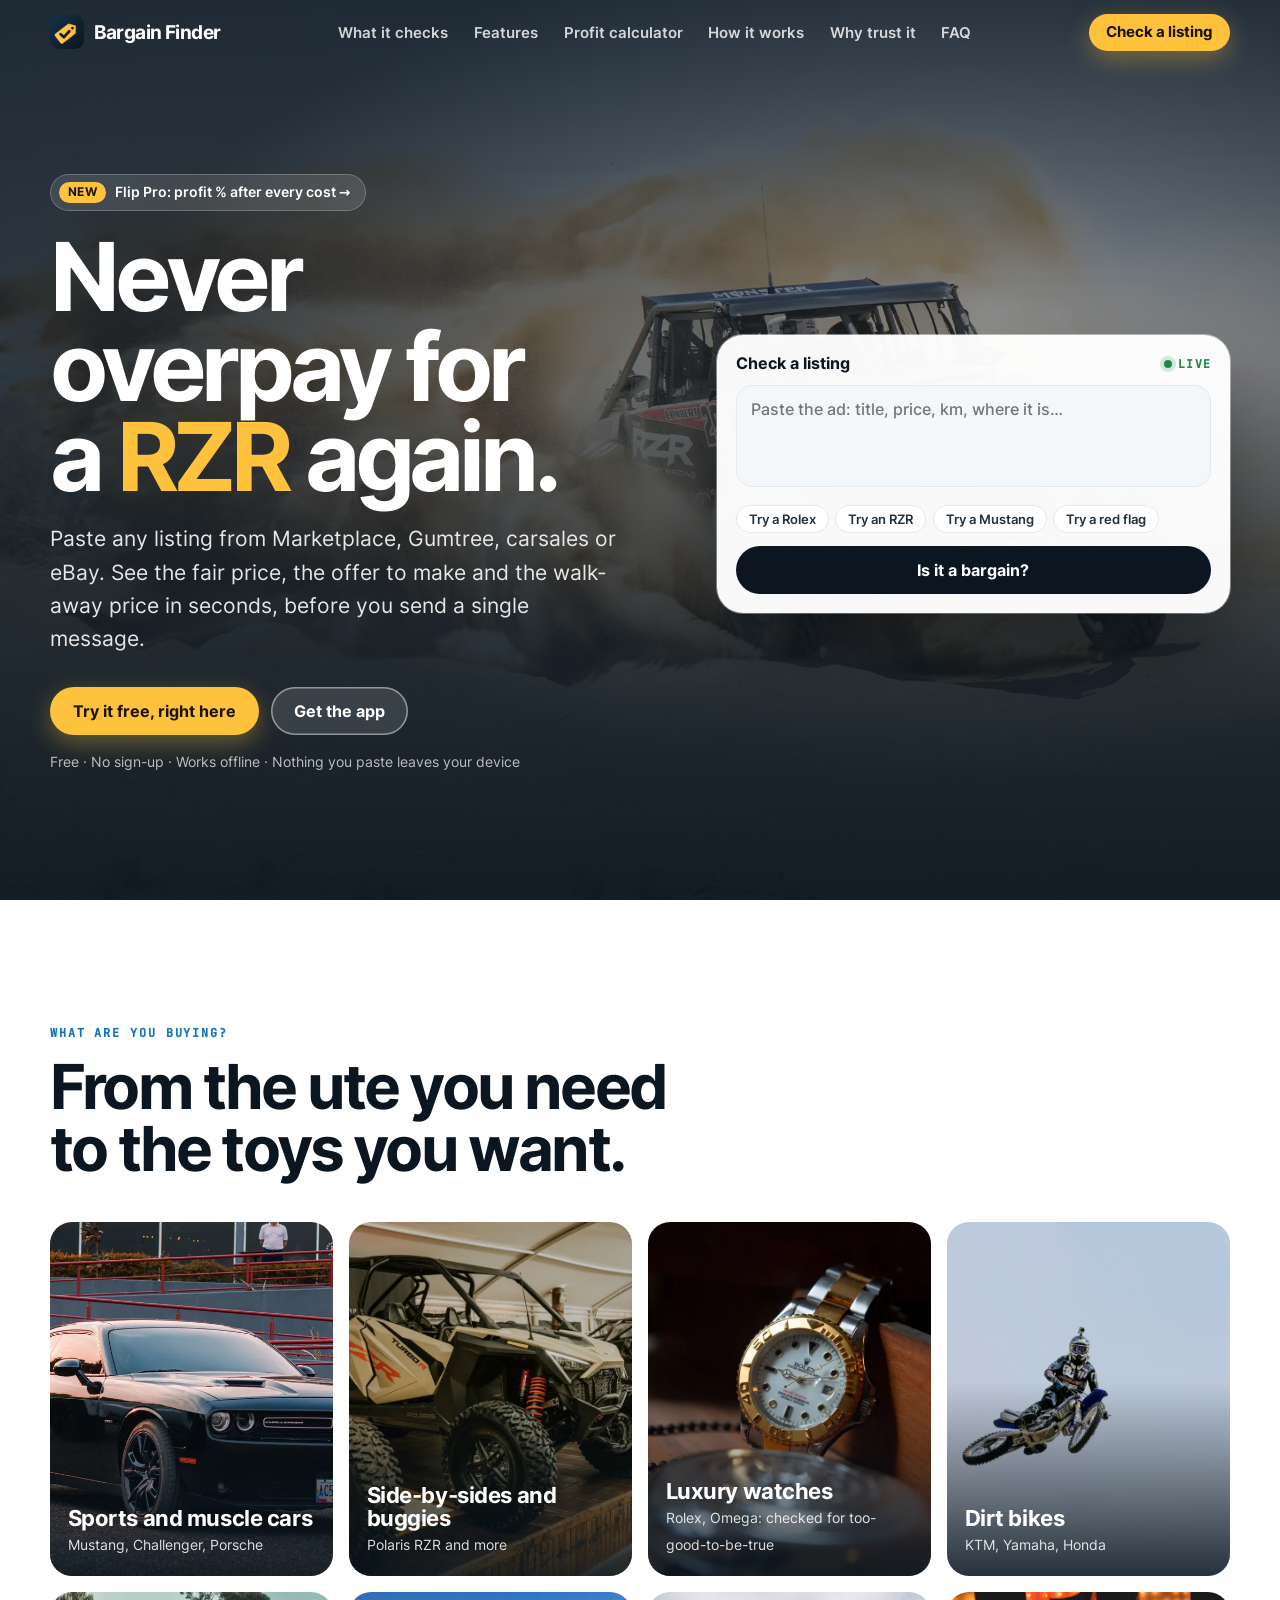
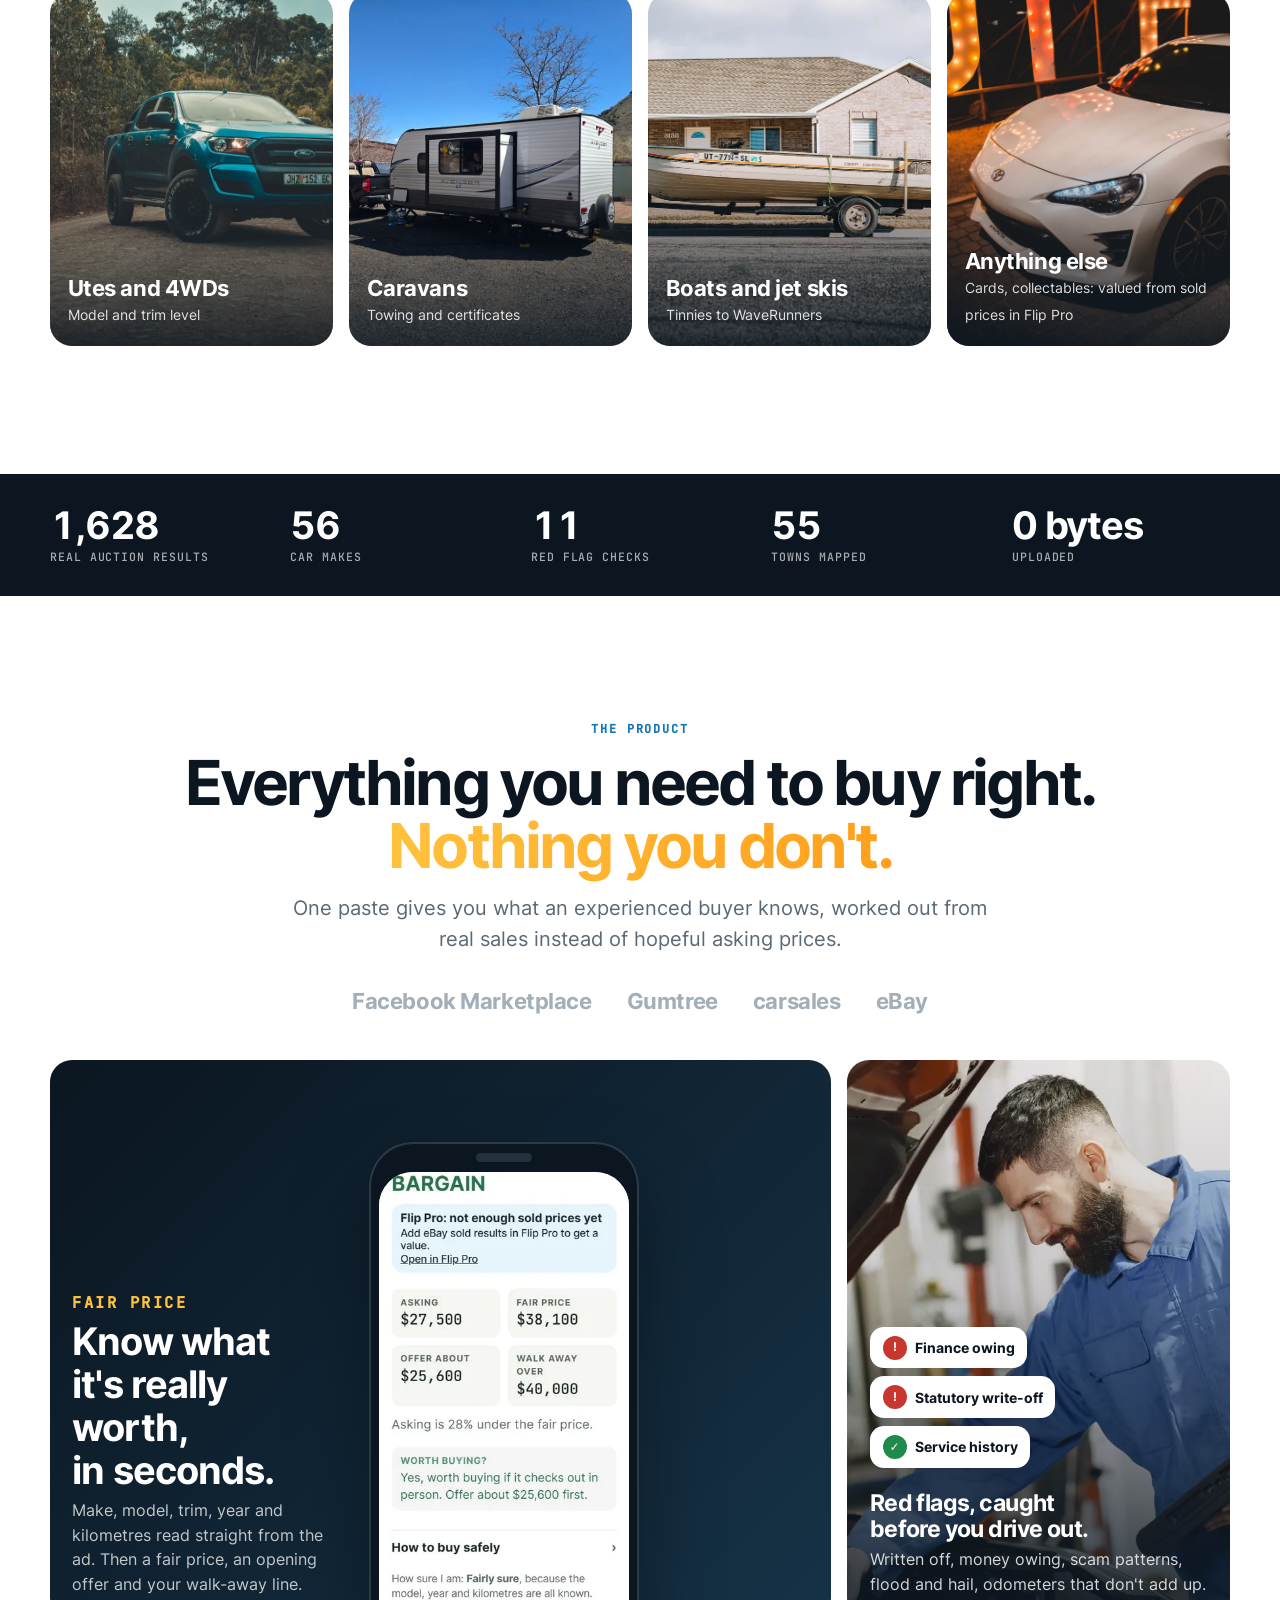
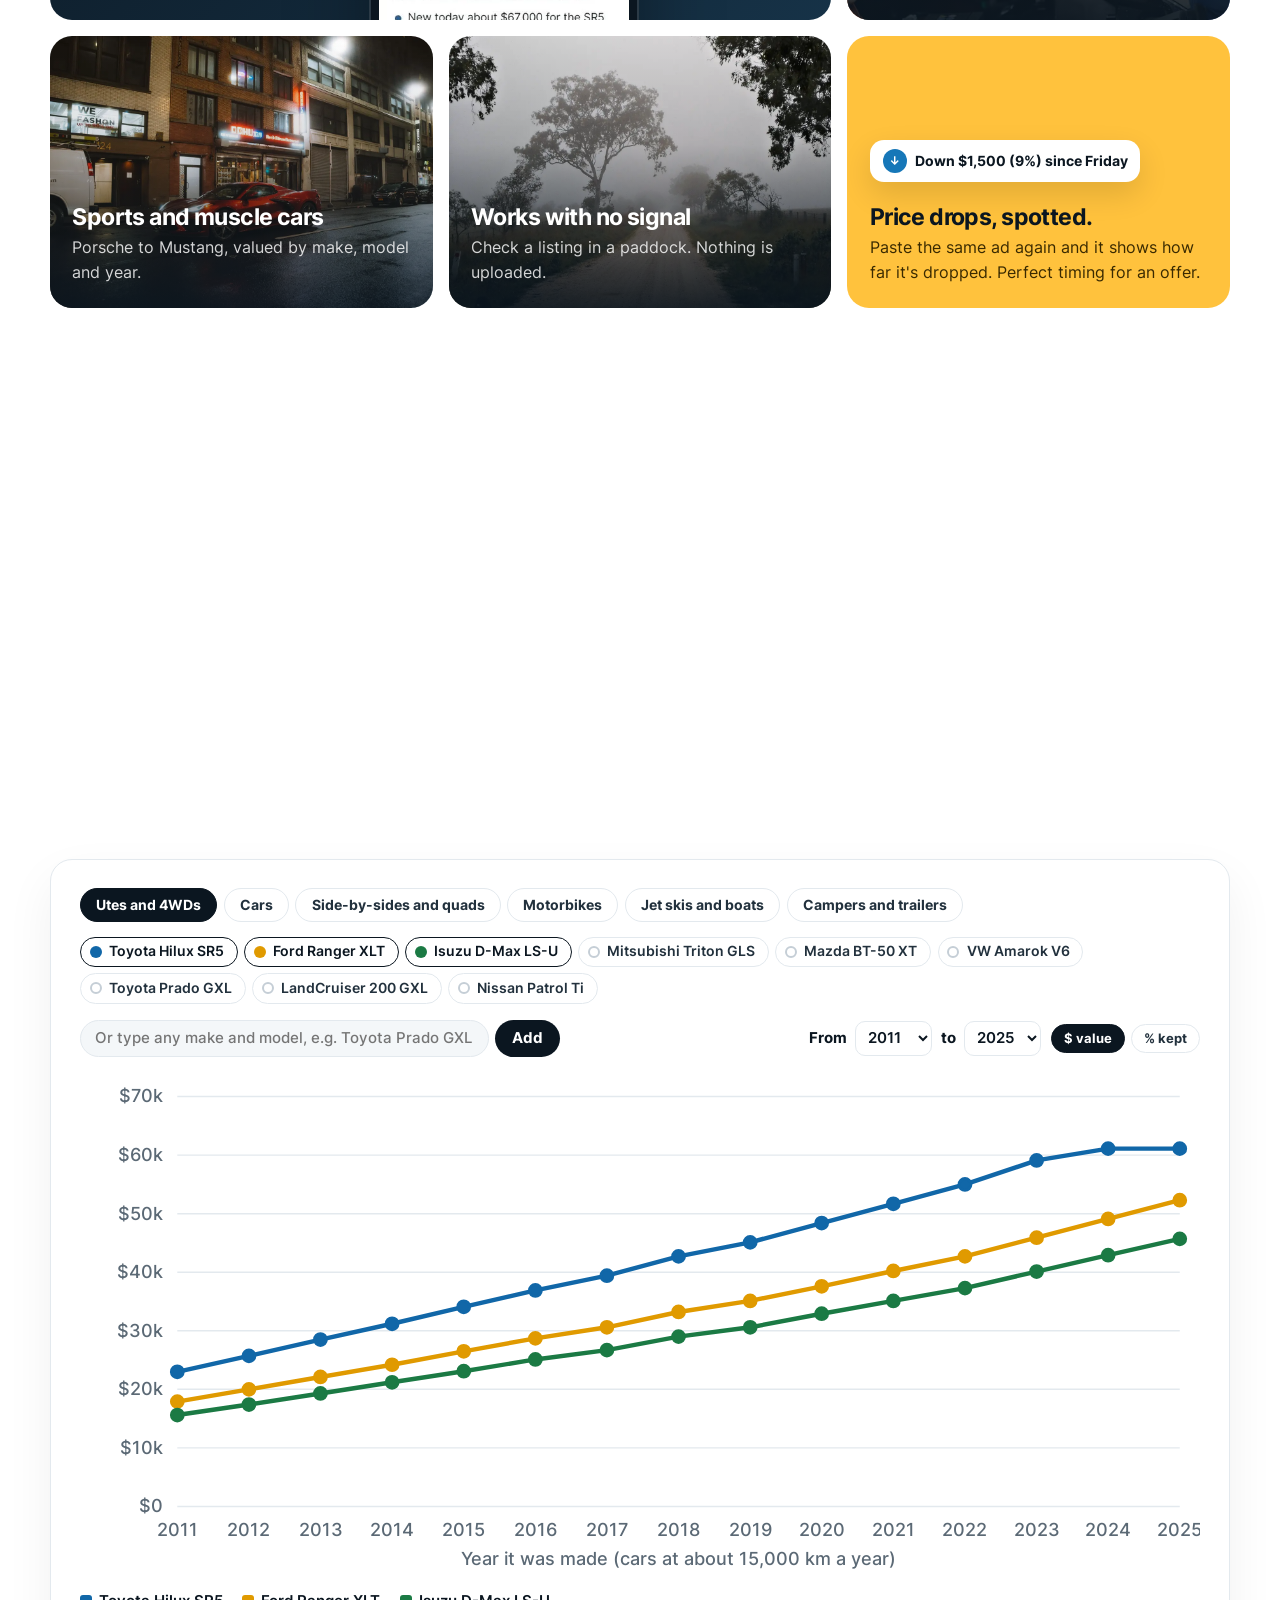
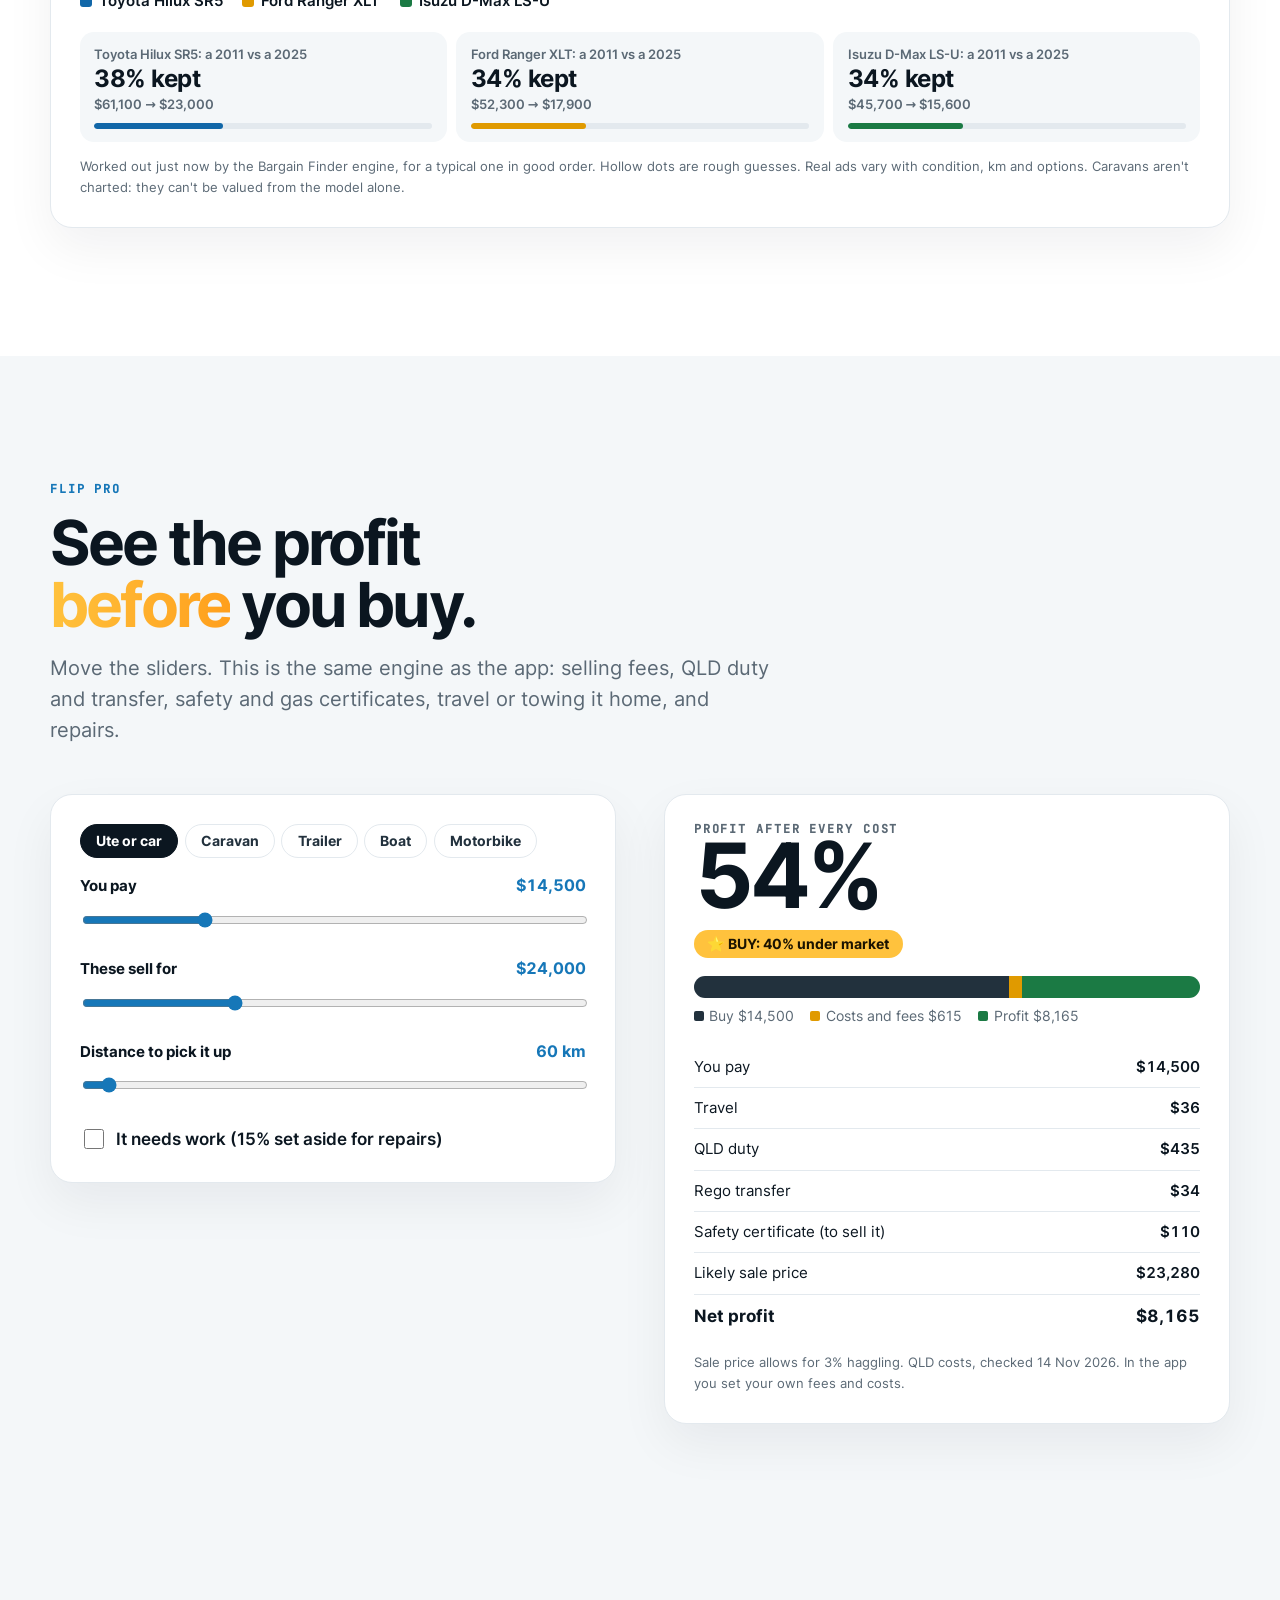
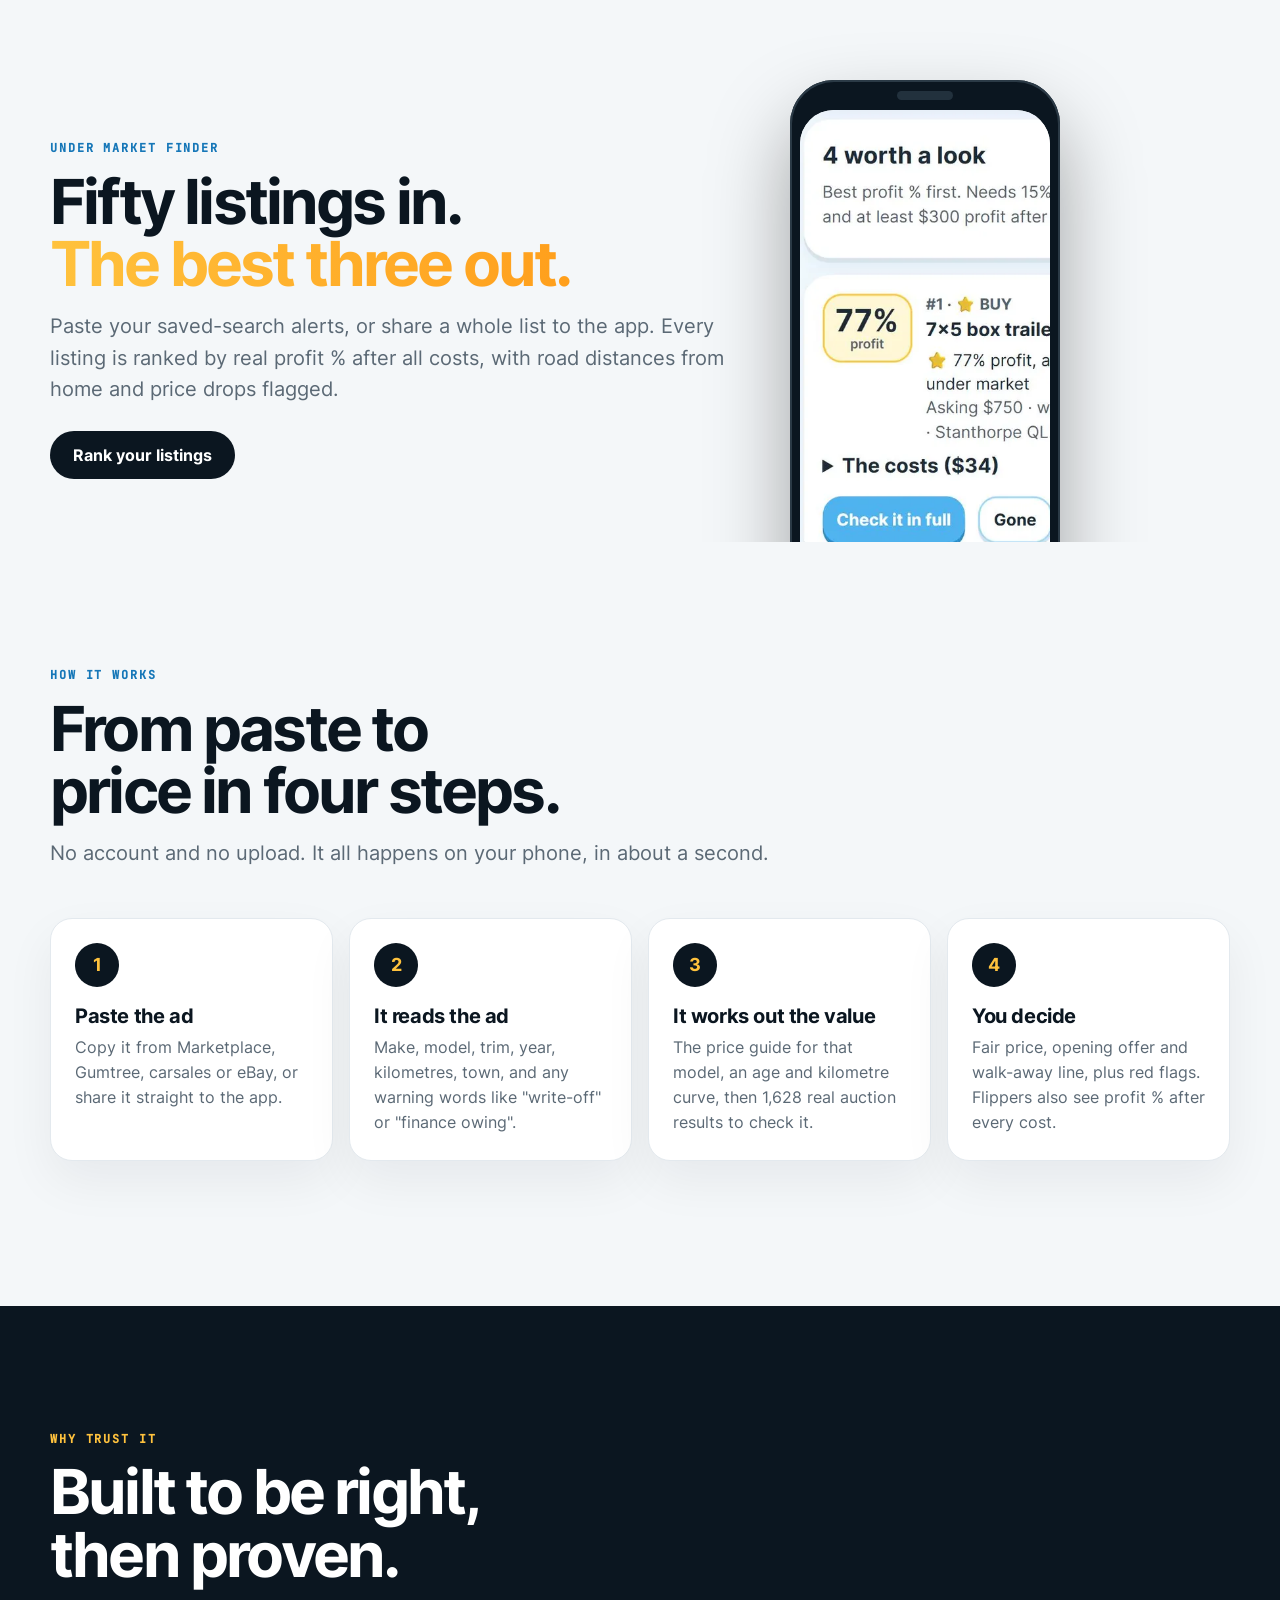
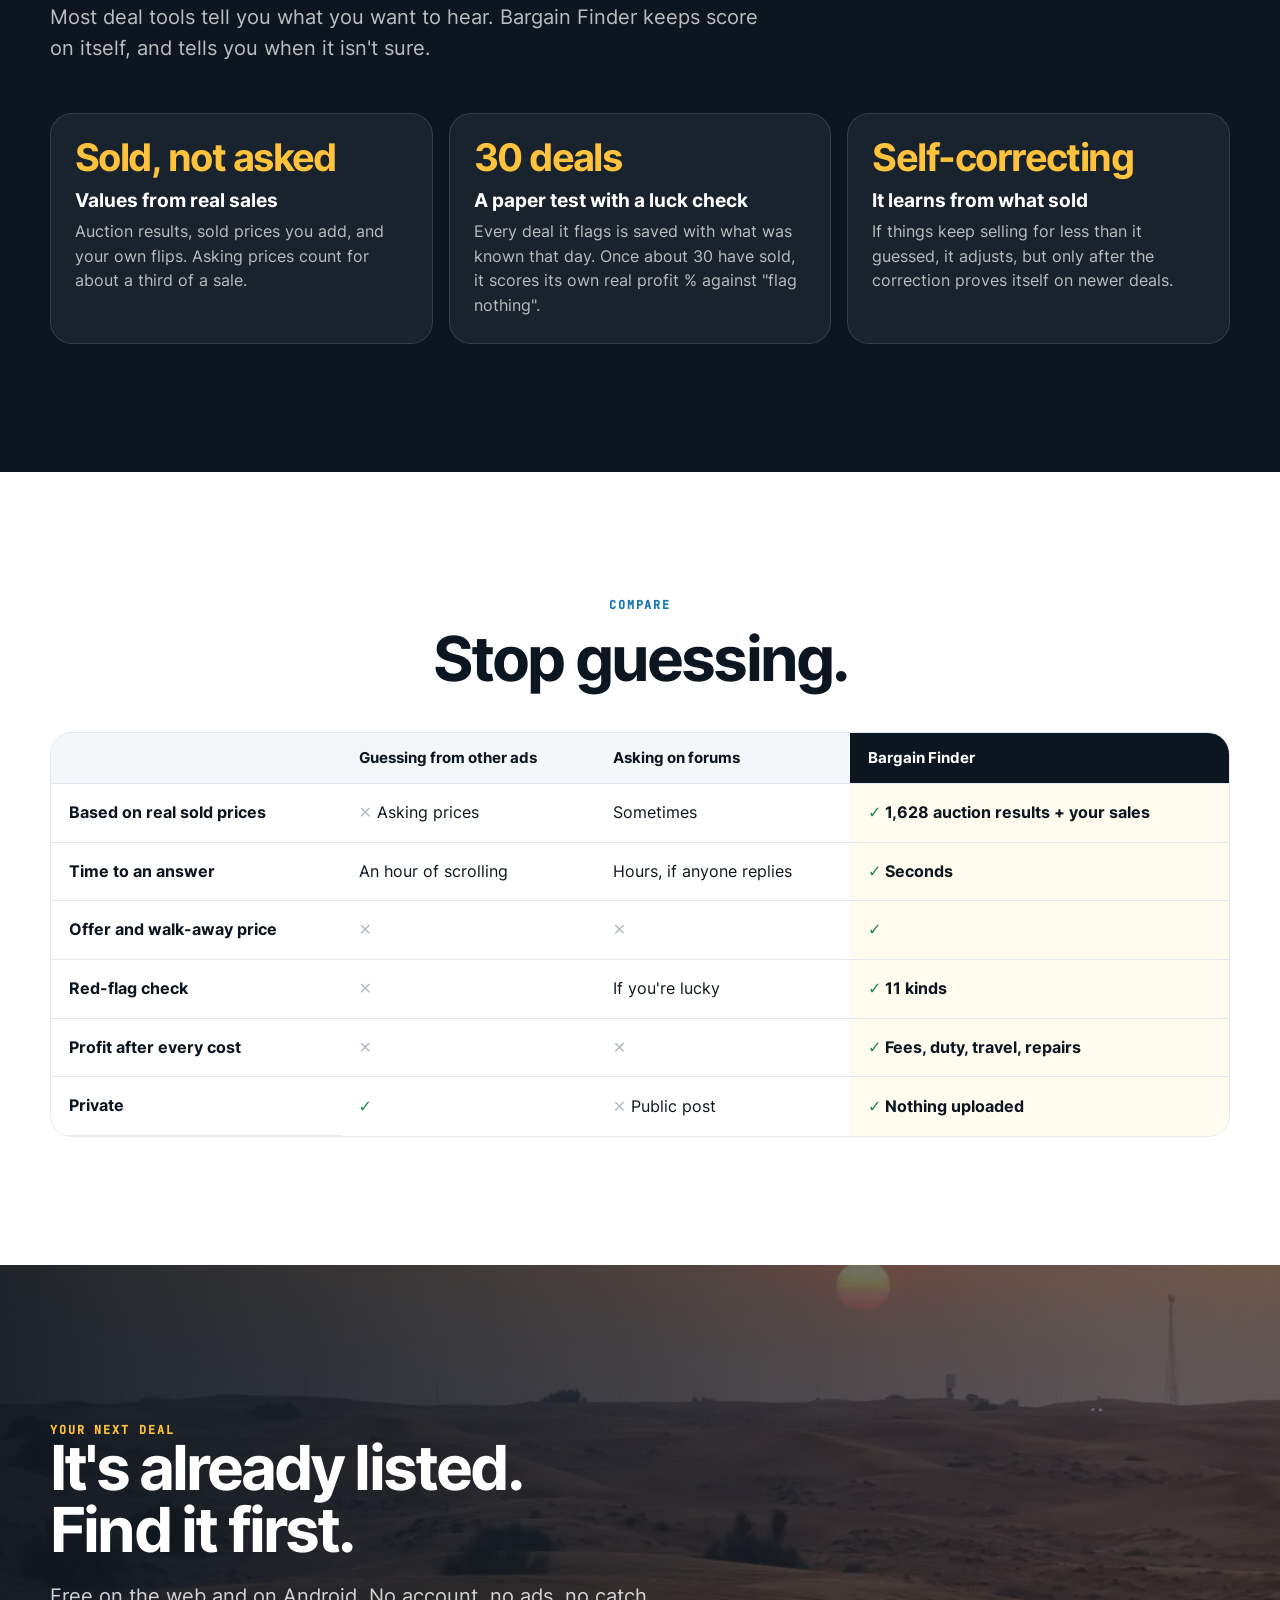
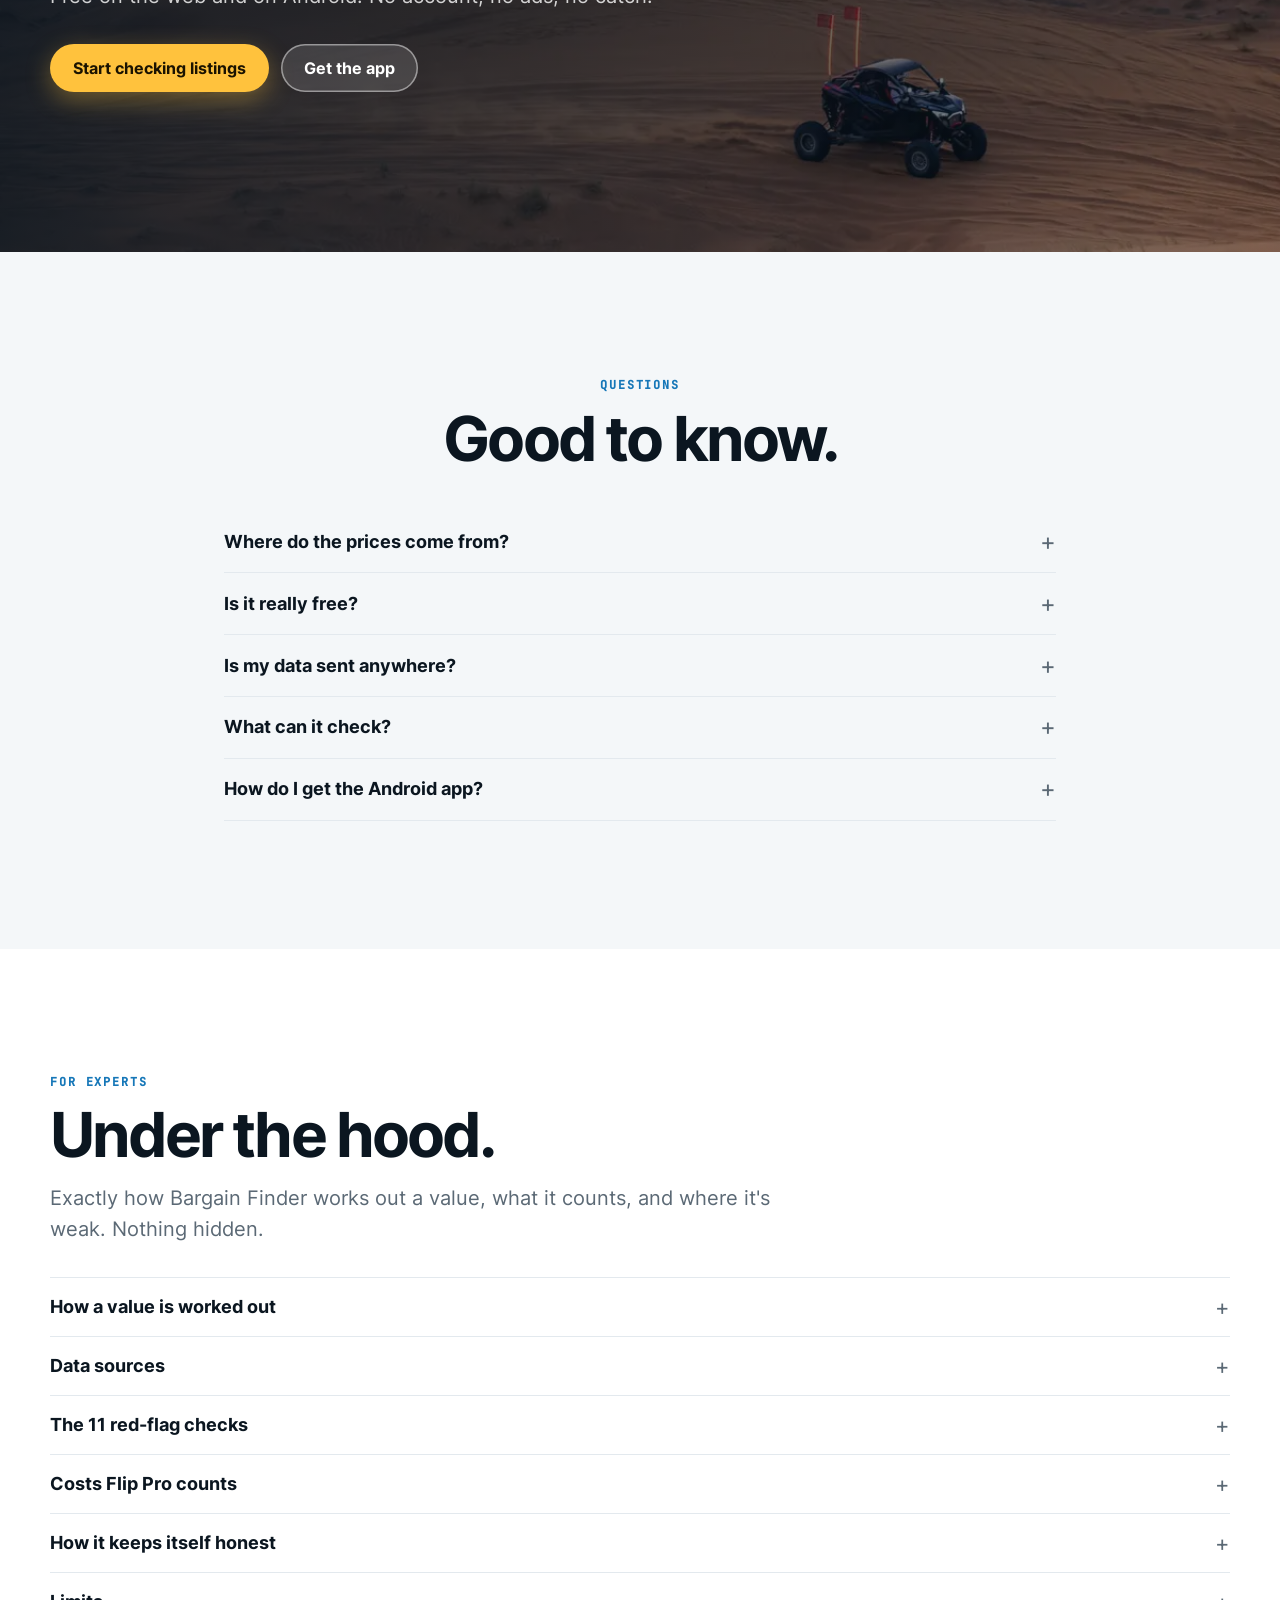
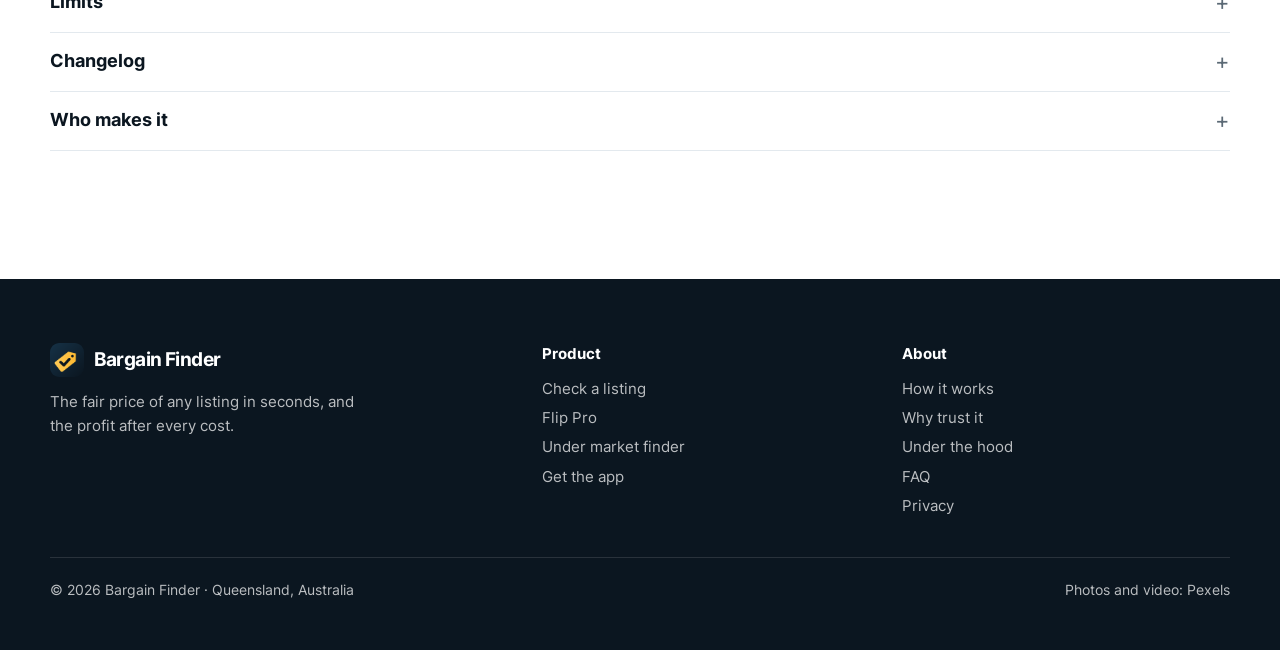
==== commit 1a9d7b7c: "Home page: real numbers, no hero gap, quick reveals, phone notch, deep sections fold on phones Co-Au" ====
--- a/index.html
+++ b/index.html
@@ -35,7 +35,7 @@
 .btn{display:inline-flex;align-items:center;justify-content:center;gap:.55rem;font:700 1rem/1 var(--f);padding:1rem 1.45rem;border-radius:999px;border:0;cursor:pointer;text-decoration:none;transition:transform .15s,box-shadow .15s,filter .15s;white-space:nowrap}
 .btn:hover{transform:translateY(-2px)}.btn.sun{background:var(--sun);color:#1B1300;box-shadow:0 8px 24px rgba(255,194,61,.35)}.btn.ink{background:var(--ink);color:#fff}.btn.ghost{background:rgba(255,255,255,.12);color:#fff;box-shadow:inset 0 0 0 1.5px rgba(255,255,255,.45)}
 .btn.line{background:#fff;color:var(--ink);box-shadow:inset 0 0 0 1.5px var(--line)}.btn.sm{padding:.7rem 1.05rem;font-size:.92rem}
-.reveal{opacity:0;transform:translateY(28px);transition:opacity .8s cubic-bezier(.2,.7,.2,1),transform .8s cubic-bezier(.2,.7,.2,1)}.reveal.in{opacity:1;transform:none}
+.reveal{opacity:0;transform:translateY(10px);transition:opacity .35s ease-out,transform .35s ease-out}.reveal.in{opacity:1;transform:none}
 /* nav */
 header.top{position:fixed;inset:0 0 auto;z-index:50;transition:background .25s,box-shadow .25s,color .25s;color:#fff}
 header.top.solid{background:rgba(255,255,255,.92);backdrop-filter:saturate(1.6) blur(14px);box-shadow:0 1px 0 var(--line);color:var(--ink)}
@@ -52,7 +52,7 @@
 .pill{display:inline-flex;align-items:center;gap:.55rem;background:rgba(255,255,255,.12);border:1px solid rgba(255,255,255,.22);backdrop-filter:blur(8px);border-radius:999px;padding:.45rem .9rem .45rem .5rem;font:600 .86rem/1 var(--f);text-decoration:none}
 .pill b{background:var(--sun);color:#1B1300;border-radius:999px;padding:.28rem .55rem;font-size:.72rem;letter-spacing:.04em}
 .hero h1{font:900 clamp(2.9rem,7.4vw,6.2rem)/.95 var(--f);letter-spacing:-.055em;margin-top:1.3rem}
-.rot{display:inline-block;position:relative;color:var(--sun);min-width:4.6ch}.rot span{display:inline-block;transition:opacity .35s,transform .35s}.rot span.out{opacity:0;transform:translateY(-.25em)}
+.rot{display:inline-block;position:relative;color:var(--sun)}.rot span{display:inline-block;transition:opacity .35s,transform .35s}.rot span.out{opacity:0;transform:translateY(-.25em)}
 .hero .sub{margin-top:1.3rem;font-size:clamp(1.08rem,1.8vw,1.3rem);color:rgba(255,255,255,.88);max-width:44ch}
 .hero .cta{display:flex;gap:.7rem;flex-wrap:wrap;margin-top:2rem}.hero .note{margin-top:1rem;font-size:.88rem;color:rgba(255,255,255,.7)}
 /* live demo card */
@@ -93,7 +93,8 @@
 .chip i{font-style:normal;width:24px;height:24px;border-radius:50%;display:grid;place-items:center;font-size:.75rem;color:#fff;background:var(--red)}.chip.ok i{background:var(--grass)}.chip.dn i{background:var(--sky)}
 /* phone frame */
 .phone{width:min(270px,100%);aspect-ratio:9/18.6;border-radius:44px;padding:10px;background:#0B1620;box-shadow:0 40px 80px rgba(0,0,0,.35),inset 0 0 0 2px #2b3a46;position:relative;margin:1.4rem 1.4rem -5rem}
-.phone::before{content:"";position:absolute;top:18px;left:50%;transform:translateX(-50%);width:84px;height:22px;border-radius:12px;background:#0B1620;z-index:2}
+.phone{padding-top:30px}
+.phone::before{content:"";position:absolute;top:11px;left:50%;transform:translateX(-50%);width:56px;height:9px;border-radius:9px;background:#22313D;z-index:2}
 .phone img{width:100%;height:100%;object-fit:cover;object-position:top;border-radius:34px;background:#fff}
 .float{animation:fl 6s ease-in-out infinite}@keyframes fl{50%{transform:translateY(-10px)}}
 /* calculator */
@@ -158,6 +159,21 @@
 .steps h3{font:800 1.25rem/1.2 var(--f);letter-spacing:-.02em}.steps p{margin-top:.5rem;color:var(--muted);font-size:.97rem}
 @media (max-width:900px){.steps{grid-template-columns:1fr 1fr}}@media (max-width:520px){.steps{grid-template-columns:1fr}}
 
+/* phone: the deep sections open with one tap, so the page stays short */
+.foldbtn{display:none}
+@media (max-width:700px){
+  [data-fold]{padding-block:3rem}
+  [data-fold].folded>.wrap>:not(:first-child):not(.foldbtn){display:none}
+  [data-fold].folded .lead{display:none}
+  .foldbtn{display:flex;width:100%;justify-content:space-between;align-items:center;margin-top:1.1rem;border:1.5px solid var(--line);background:#fff;border-radius:16px;padding:1rem 1.1rem;font:800 1rem/1.2 var(--f);color:var(--ink);cursor:pointer}
+  .foldbtn::after{content:"+";font-size:1.4rem;font-weight:400;color:var(--muted)}
+  [data-fold]:not(.folded) .foldbtn::after{content:"–"}}
+/* phone: tighter cards so the useful middle takes fewer screens */
+@media (max-width:600px){
+  .bento{grid-auto-rows:auto;gap:.7rem;margin-top:2rem}.tile{min-height:12.5rem}.tile .tx{padding:1.1rem}.tile h3{font-size:1.2rem}.t-a .phone{width:200px}
+  .steps{gap:.6rem;margin-top:2rem}.steps li{display:grid;grid-template-columns:auto 1fr;gap:.2rem .9rem;padding:1.1rem}.steps li .sign{grid-row:span 2;margin:0;width:38px;height:38px}.steps p{margin-top:.2rem}
+  .hgrid{gap:.6rem;margin-top:2rem}.hcard{padding:1.1rem}.hcard b{font-size:1.9rem}
+}
 /* live value chart */
 .dep .seg{margin-bottom:.9rem}
 .depPick{display:flex;flex-wrap:wrap;gap:.4rem;margin-bottom:1rem}
@@ -253,7 +269,7 @@
 </div></section>
 
 <!-- CHART: how fast they lose value (drawn live by the real engine, on this device) -->
-<section aria-labelledby="depH"><div class="wrap">
+<section aria-labelledby="depH" data-fold="Open the price chart"><div class="wrap">
   <div class="stack reveal" style="max-width:46rem"><p class="eyebrow">Price trends</p><h2 class="h2" id="depH">How fast do they lose value?</h2>
     <p class="lead">Pick what you're looking at and the years you care about. Each line is what Bargain Finder says a typical one is worth, worked out right here by the same engine as the app.</p></div>
   <div class="panel reveal dep" style="margin-top:2rem">
@@ -325,7 +341,7 @@
 </div></section>
 
 <!-- COMPARE -->
-<section id="compare" aria-labelledby="cmpH"><div class="wrap">
+<section id="compare" aria-labelledby="cmpH" data-fold="See how it compares"><div class="wrap">
   <div class="center stack reveal"><p class="eyebrow">Compare</p><h2 class="h2" id="cmpH">Stop guessing.</h2></div>
   <div style="overflow-x:auto" class="reveal"><table class="cmp">
     <thead><tr><th scope="col"></th><th scope="col">Guessing from other ads</th><th scope="col">Asking on forums</th><th scope="col" class="us">Bargain Finder</th></tr></thead>
@@ -359,7 +375,7 @@
   </div>
 </div></section>
 <!-- EXPERT: under the hood -->
-<section class="expert" id="expert" aria-labelledby="expH"><div class="wrap">
+<section class="expert" id="expert" aria-labelledby="expH" data-fold="Open the expert notes"><div class="wrap">
   <div class="stack reveal" style="max-width:48rem"><p class="eyebrow">For experts</p><h2 class="h2" id="expH">Under the hood.</h2>
     <p class="lead">Exactly how Bargain Finder works out a value, what it counts, and where it's weak. Nothing hidden.</p></div>
   <div style="margin-top:2rem">
@@ -417,6 +433,15 @@
   var nav = $("nav"), onScroll = function () { nav.classList.toggle("solid", scrollY > 8); };   // solid as soon as the page moves, so nothing slides under see-through text
   addEventListener("scroll", onScroll, { passive: true }); onScroll();
 
+  /* phone: fold the deep sections behind one tap (the button only shows on narrow screens) */
+  [].forEach.call(document.querySelectorAll("[data-fold]"), function (s) {
+    var wrap = s.querySelector(".wrap"), b = document.createElement("button"), label = s.dataset.fold;
+    b.type = "button"; b.className = "foldbtn"; b.textContent = label; b.setAttribute("aria-expanded", "false");
+    wrap.insertBefore(b, wrap.children[1] || null); s.classList.add("folded");
+    b.onclick = function () { var open = s.classList.toggle("folded") === false; b.setAttribute("aria-expanded", open); b.textContent = open ? "Close" : label;
+      if (open) { [].forEach.call(s.querySelectorAll(".reveal"), function (el) { el.classList.add("in"); }); s.dispatchEvent(new Event("unfold")); } };
+  });
+
   /* rotating word */
   var words = ["Rolex", "RZR", "Mustang", "Hilux", "dirt bike", "Porsche", "caravan"], wi = 0, w = $("rotW");
   if (!still) setInterval(function () { w.classList.add("out"); setTimeout(function () { wi = (wi + 1) % words.length; w.textContent = words[wi]; w.classList.remove("out"); }, 350); }, 2200);
@@ -424,12 +449,13 @@
   /* reveal on scroll, count-up numbers, play videos only when on screen */
   if ("IntersectionObserver" in window) {
     var io = new IntersectionObserver(function (es) { es.forEach(function (e) { if (e.isIntersecting) { e.target.classList.add("in"); io.unobserve(e.target); } }); }, { threshold: 0.12 });
-    [].forEach.call(document.querySelectorAll(".reveal:not(.in)"), function (el) { io.observe(el); });
+    // anything already on screen shows at once; only things further down fade in, and quickly
+    [].forEach.call(document.querySelectorAll(".reveal:not(.in)"), function (el) { if (el.getBoundingClientRect().top < innerHeight) el.classList.add("in"); else io.observe(el); });
     var co = new IntersectionObserver(function (es) { es.forEach(function (e) {
       if (!e.isIntersecting) return; co.unobserve(e.target); var end = +e.target.dataset.count, t0 = performance.now();
       if (still) return; (function step(t) { var k = Math.min(1, (t - t0) / 1200); e.target.textContent = Math.round(end * (1 - Math.pow(1 - k, 3))).toLocaleString("en-AU"); if (k < 1) requestAnimationFrame(step); })(t0);
     }); }, { threshold: 0.6 });
-    [].forEach.call(document.querySelectorAll("[data-count]"), function (el) { co.observe(el); });
+    // the real numbers are printed in the HTML and never count up: a half-way number is a wrong number
     var vo = new IntersectionObserver(function (es) { es.forEach(function (e) { var v = e.target; if (e.isIntersecting && !still) { if (v.preload === "none") v.preload = "auto"; v.play().catch(function () {}); } else v.pause(); }); }, { threshold: 0.1 });
     [].forEach.call(document.querySelectorAll("video"), function (v) { if (still) { v.removeAttribute("autoplay"); v.pause(); } vo.observe(v); });
   } else { [].forEach.call(document.querySelectorAll(".reveal"), function (el) { el.classList.add("in"); }); }
@@ -594,11 +620,16 @@
       var m = [t.slice(0, 40), t]; m.own = true; dep.own.push(m); $("depOwnT").value = ""; depUI(); };
     depUI();
   }
+  var depOn = false;
+  function depKick() {   // start once; if already started, redraw at the new width (e.g. after the phone fold opens)
+    if (depOn) { depDraw(); return; } depOn = true; depSeen.disconnect();
+    load(ENGINE).then(depStart).catch(function () { depOn = false; $("depNote").textContent = "Couldn't load the engine to draw this chart. Try reloading the page."; });
+  }
   var depSeen = new ("IntersectionObserver" in window ? IntersectionObserver : function (cb) { this.observe = function () { cb([{ isIntersecting: true }]); }; this.disconnect = function () {}; })(function (es) {
-    if (!es[0].isIntersecting) return; depSeen.disconnect();
-    load(ENGINE).then(depStart).catch(function () { $("depNote").textContent = "Couldn't load the engine to draw this chart. Try reloading the page."; });
+    if (es[0].isIntersecting && $("depSvg").clientWidth) depKick();
   }, { rootMargin: "300px" });
   depSeen.observe($("depSvg"));
+  $("depSvg").closest("section").addEventListener("unfold", depKick);
 
   if ("serviceWorker" in navigator) navigator.serviceWorker.register("sw.js").catch(function () {});
 })();
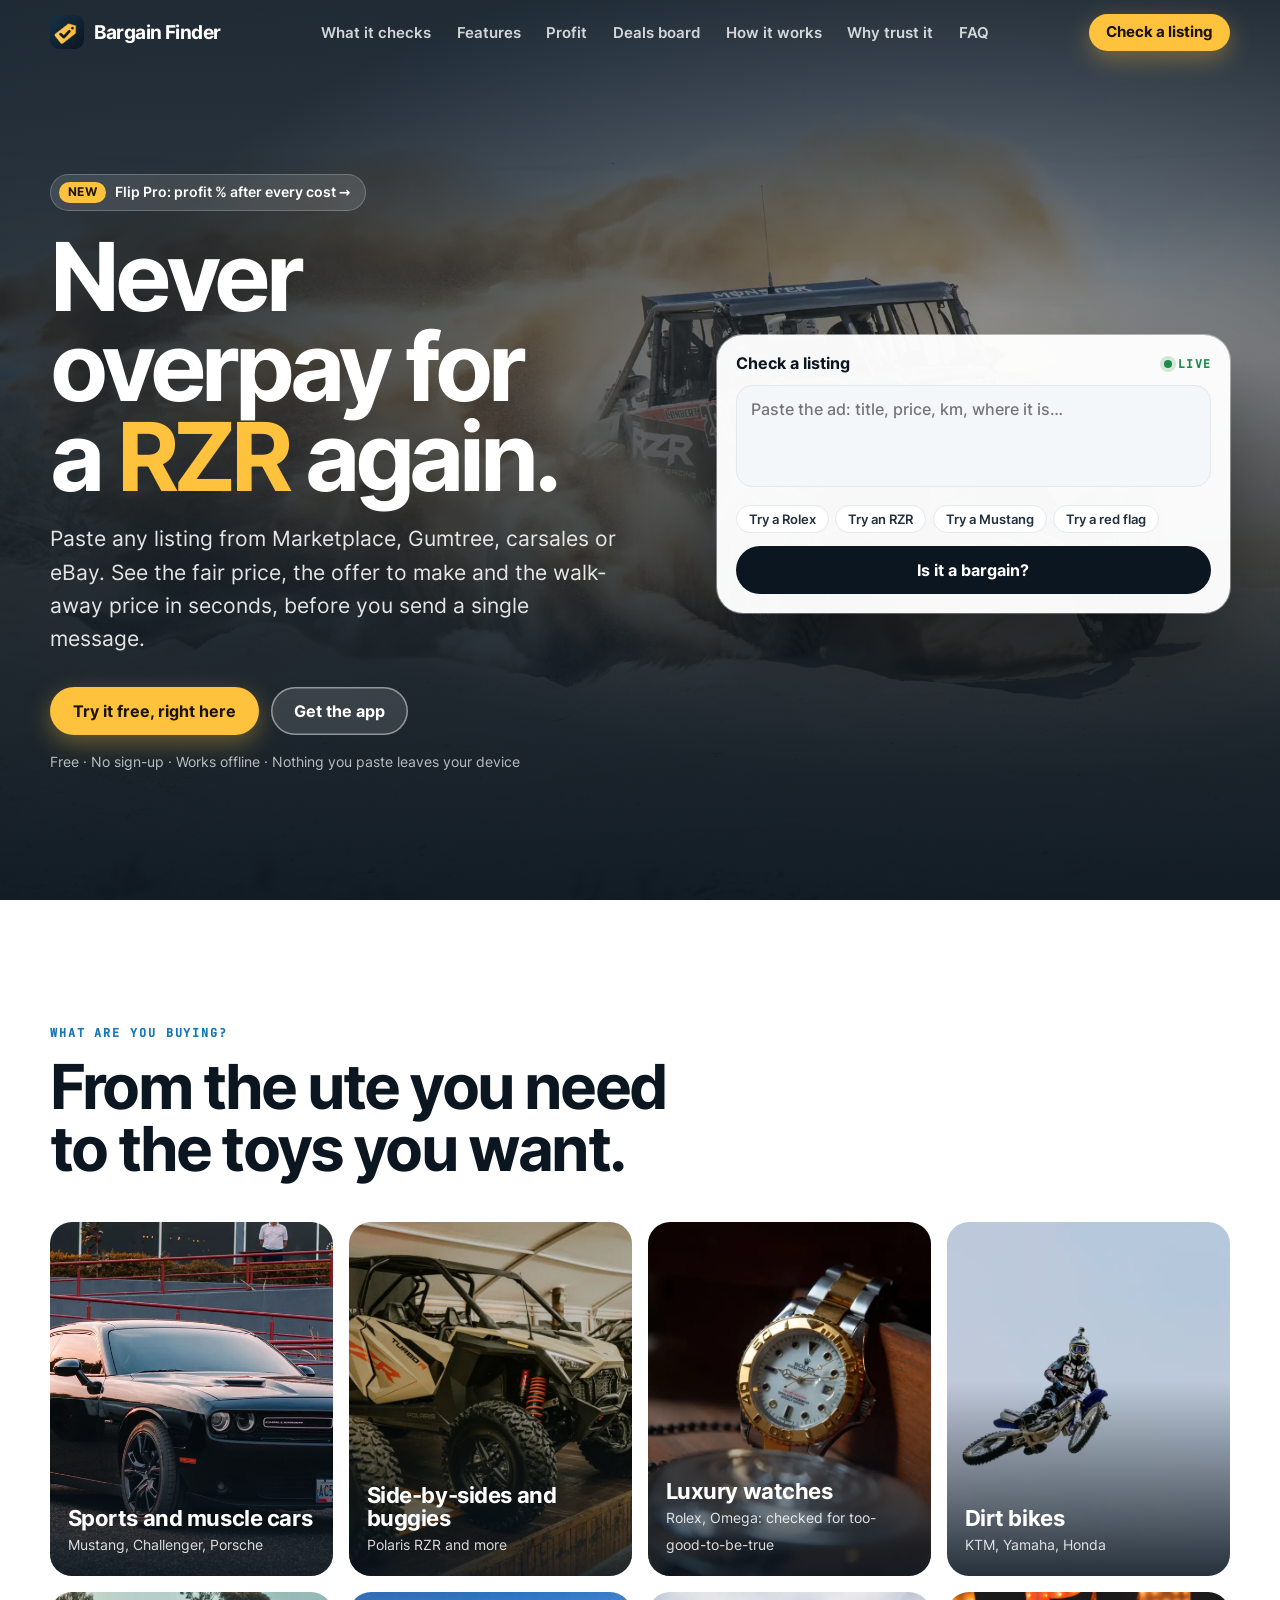
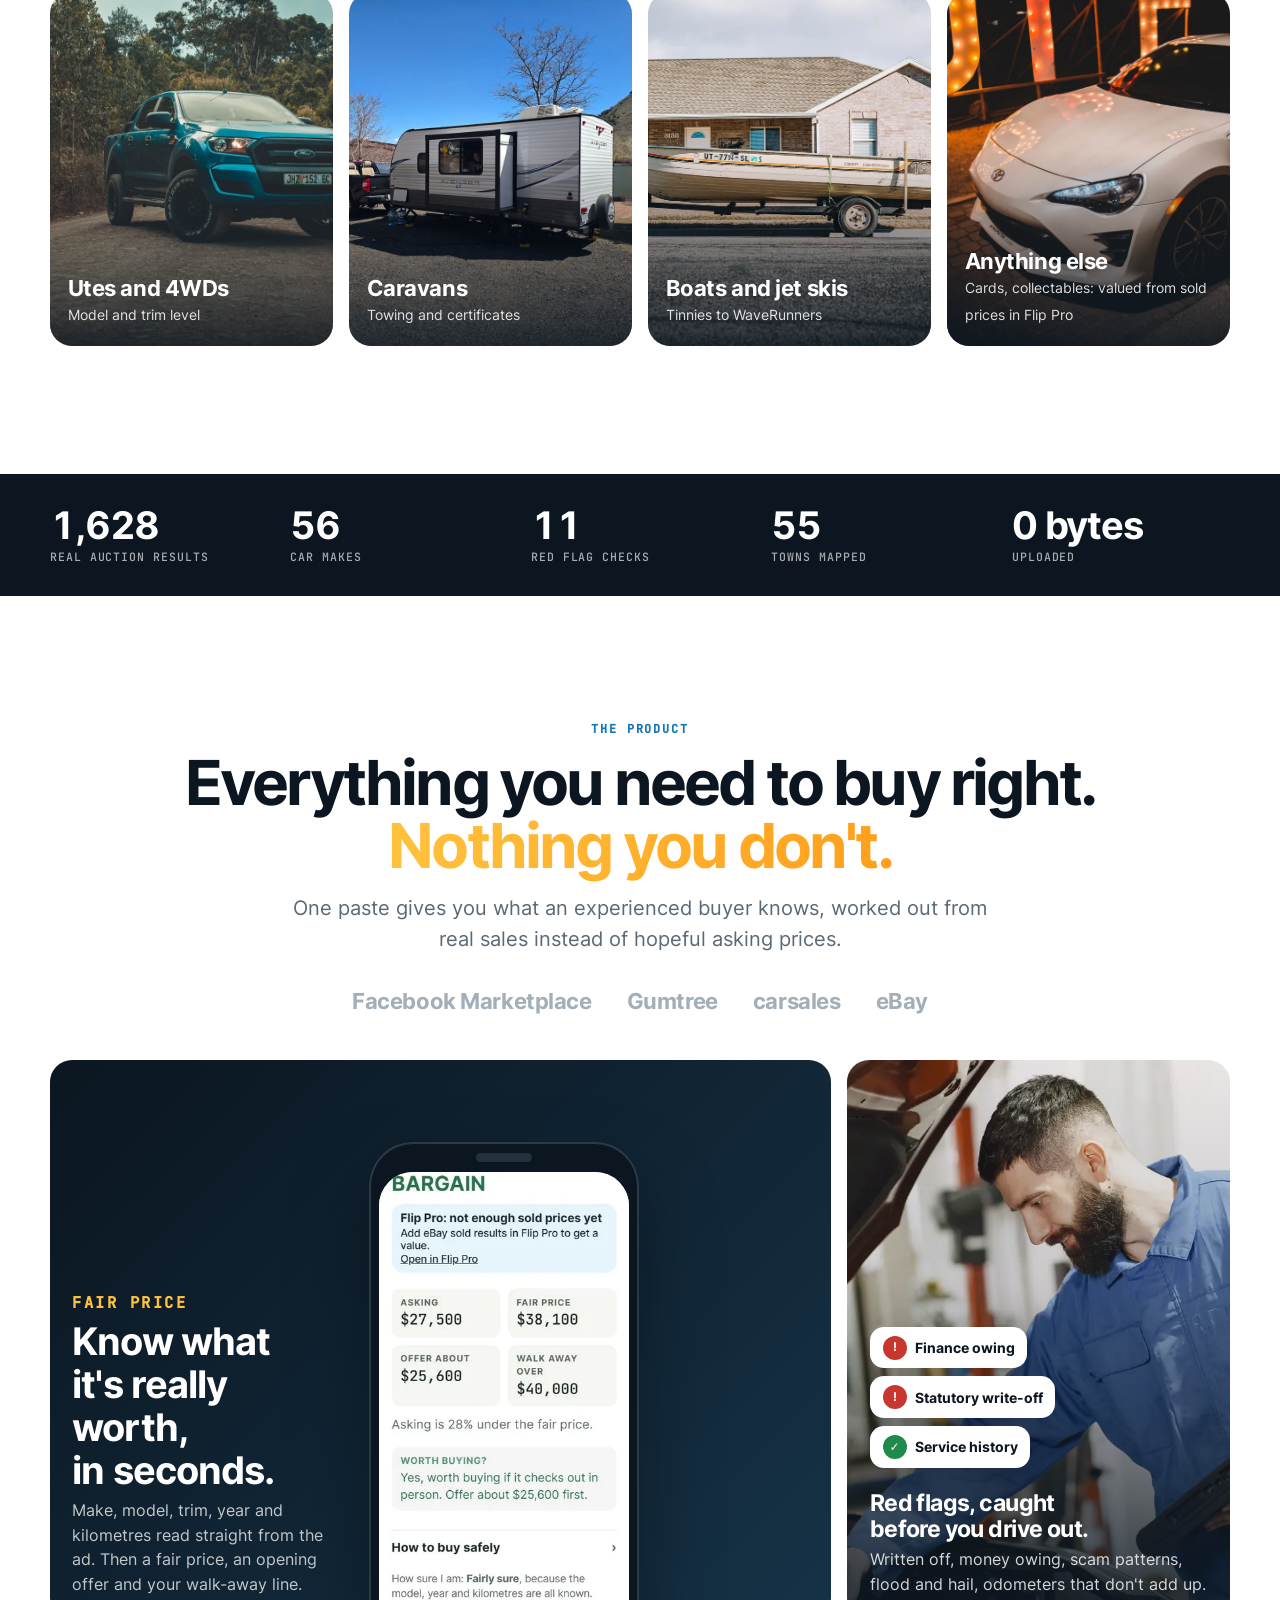
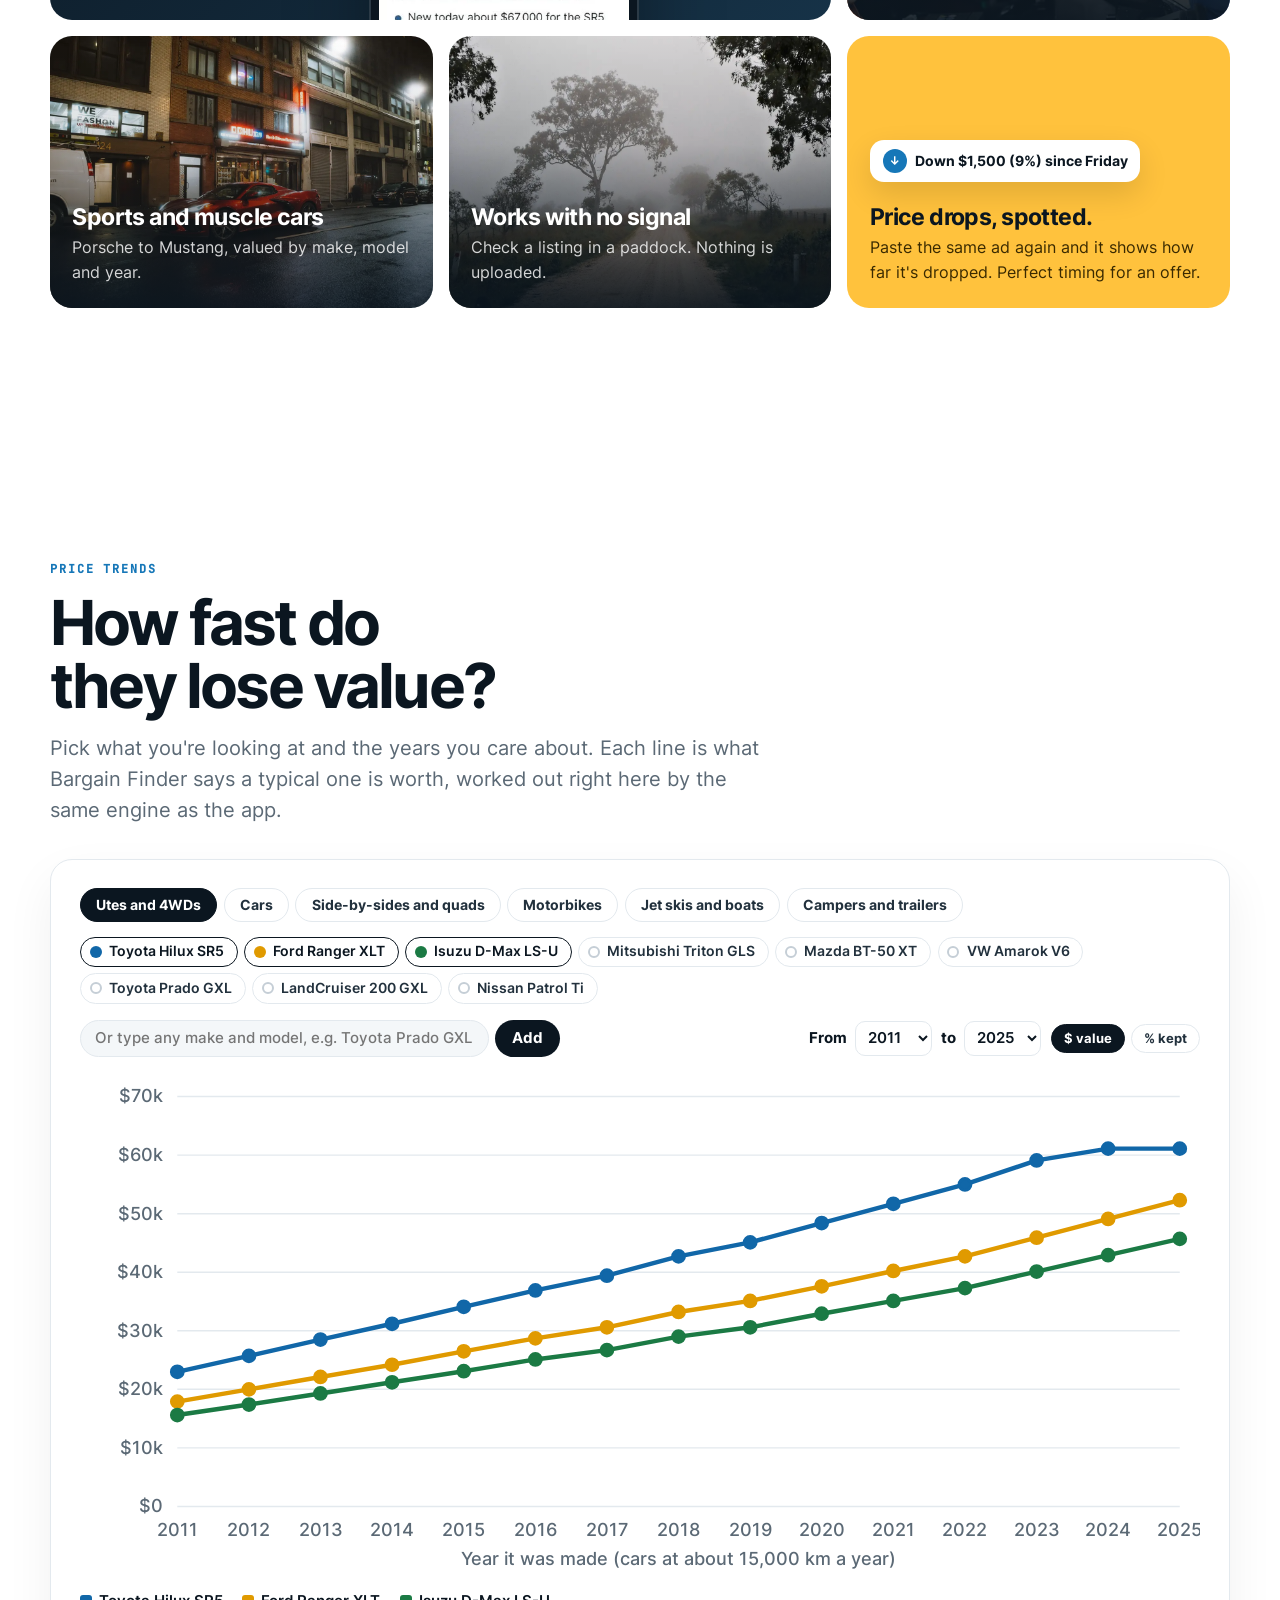
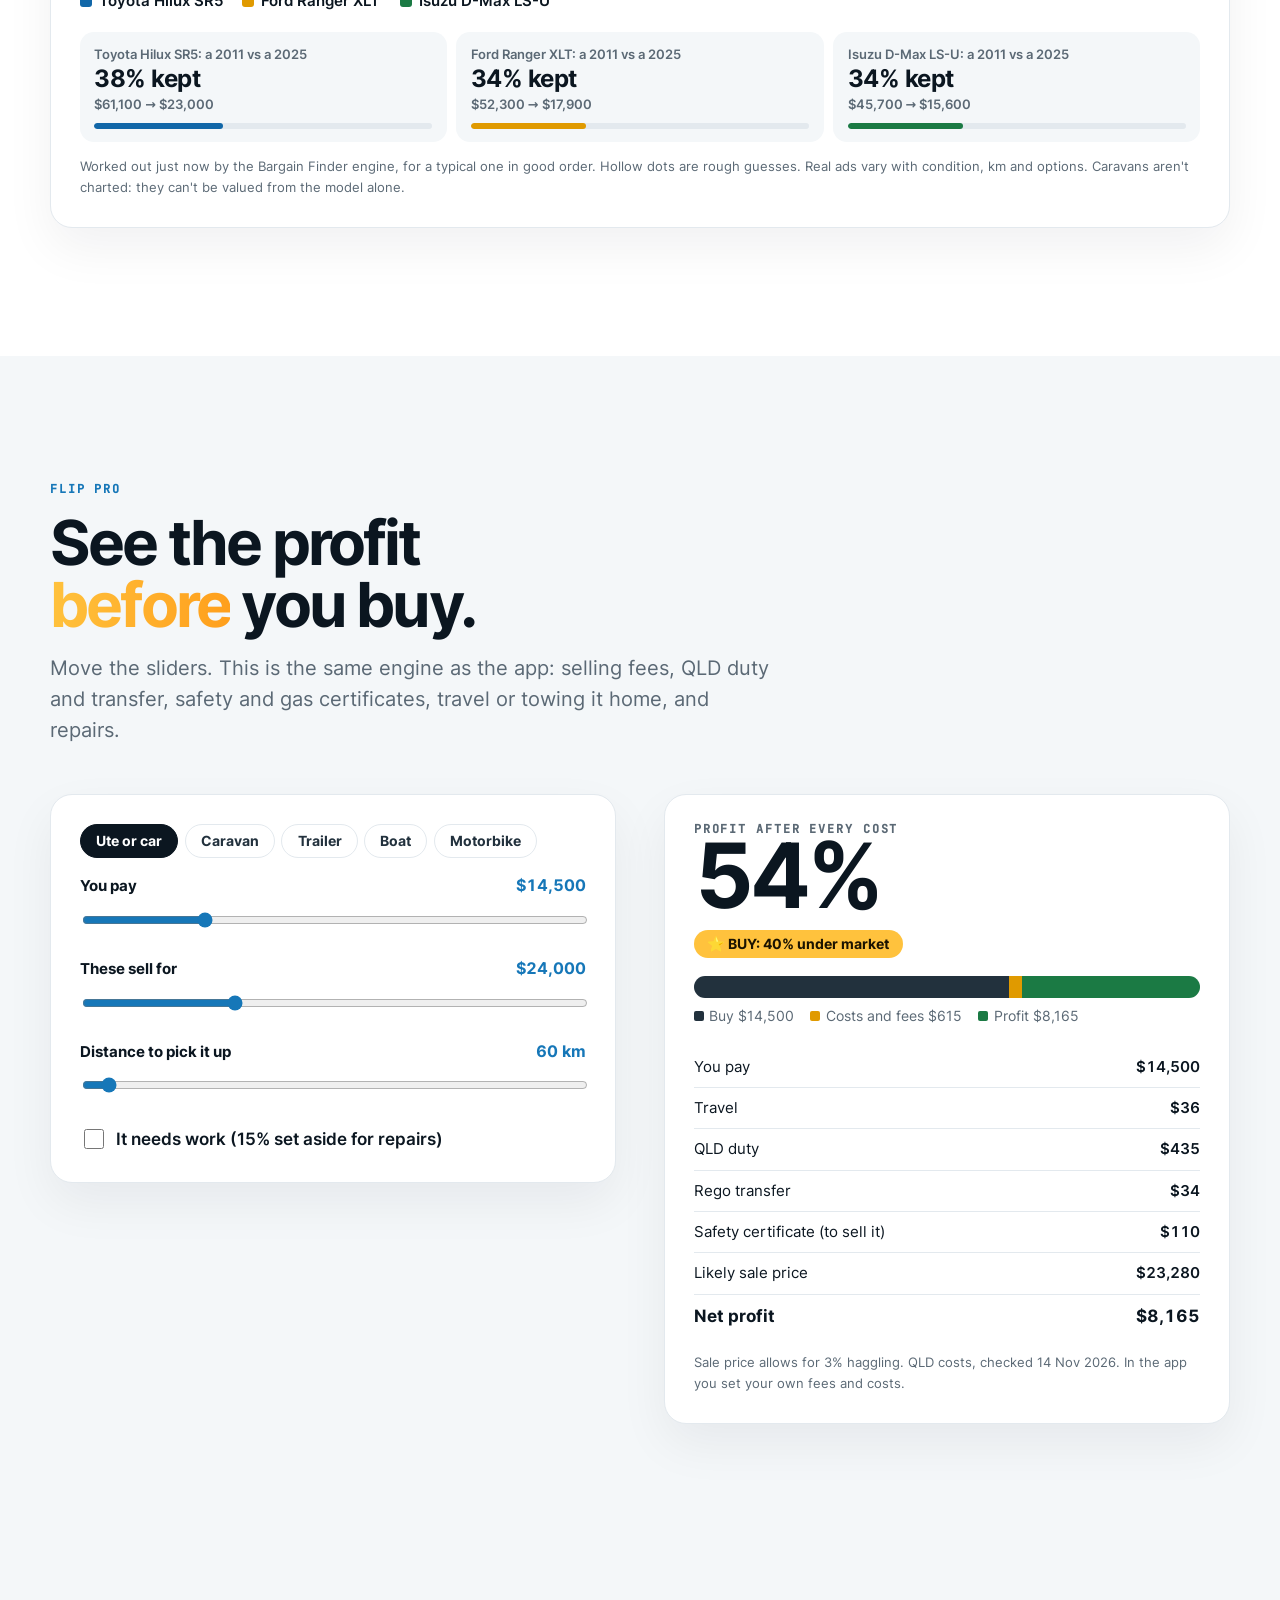
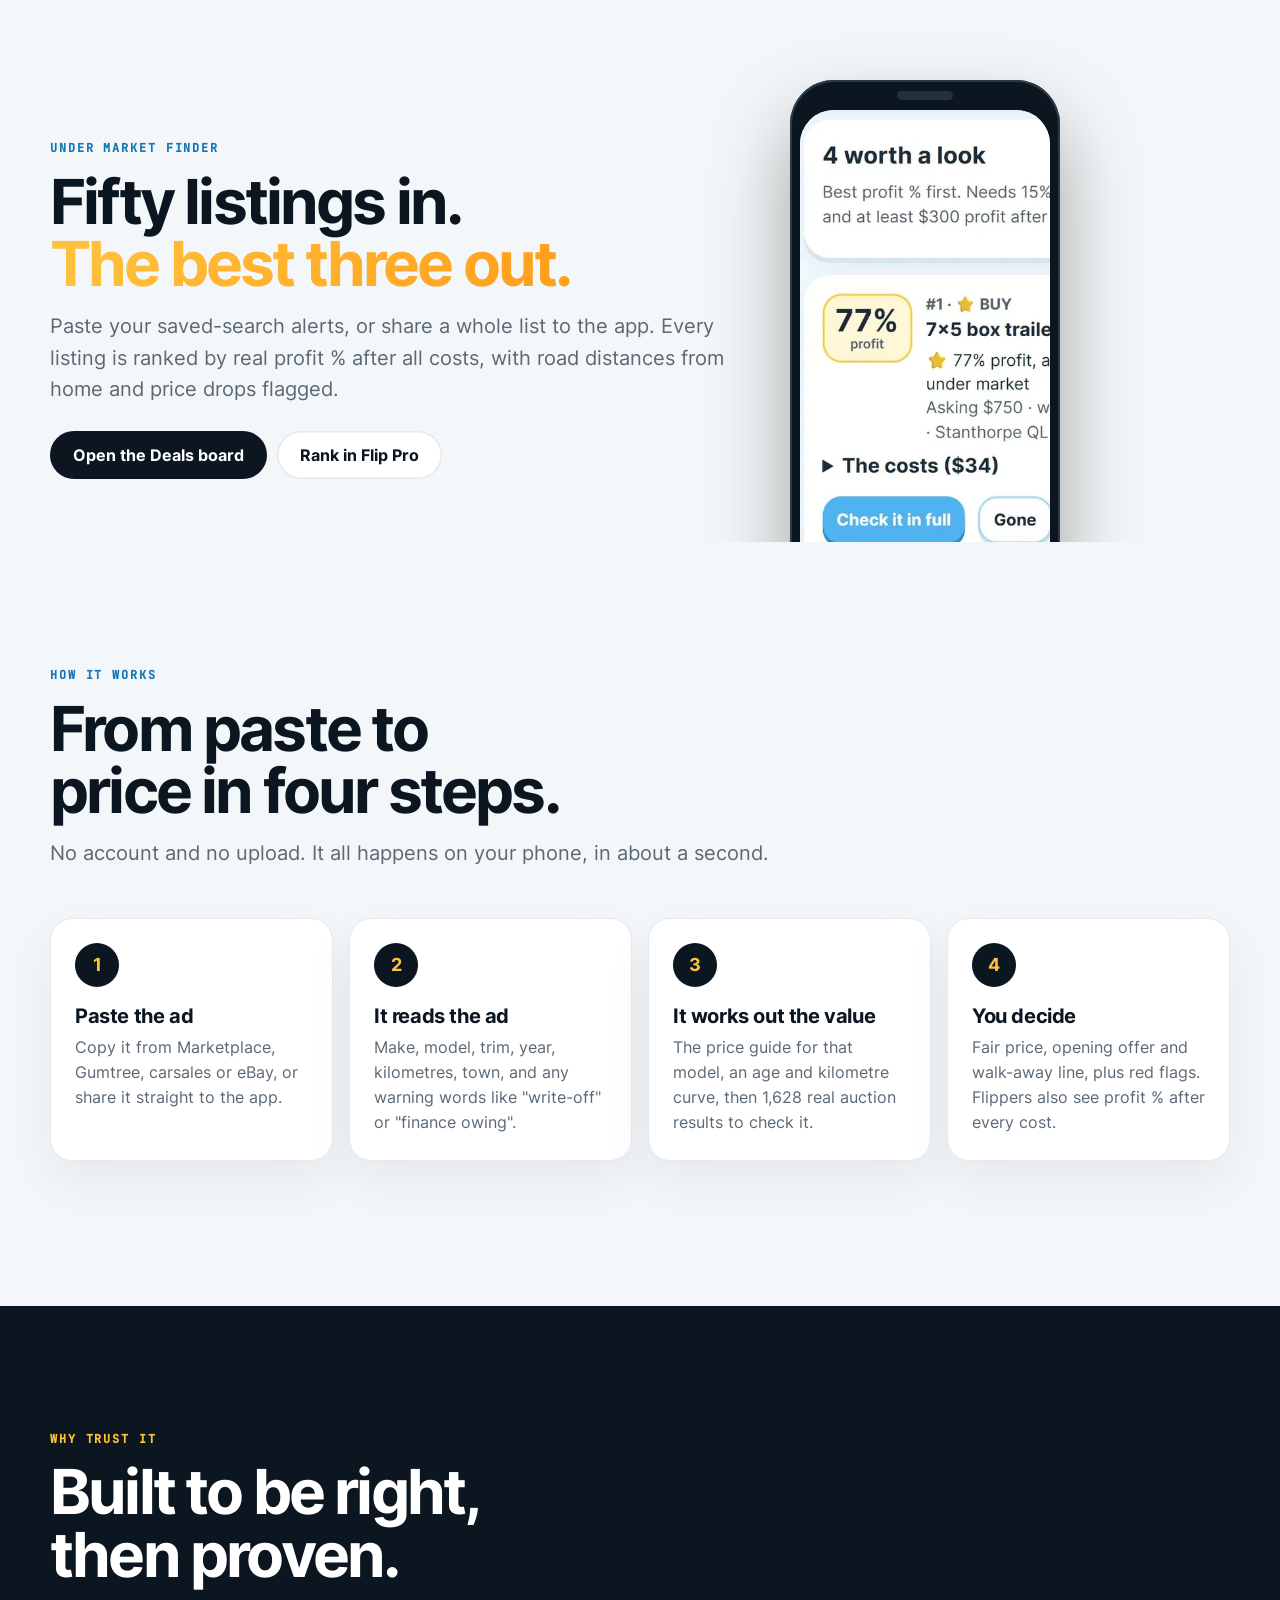
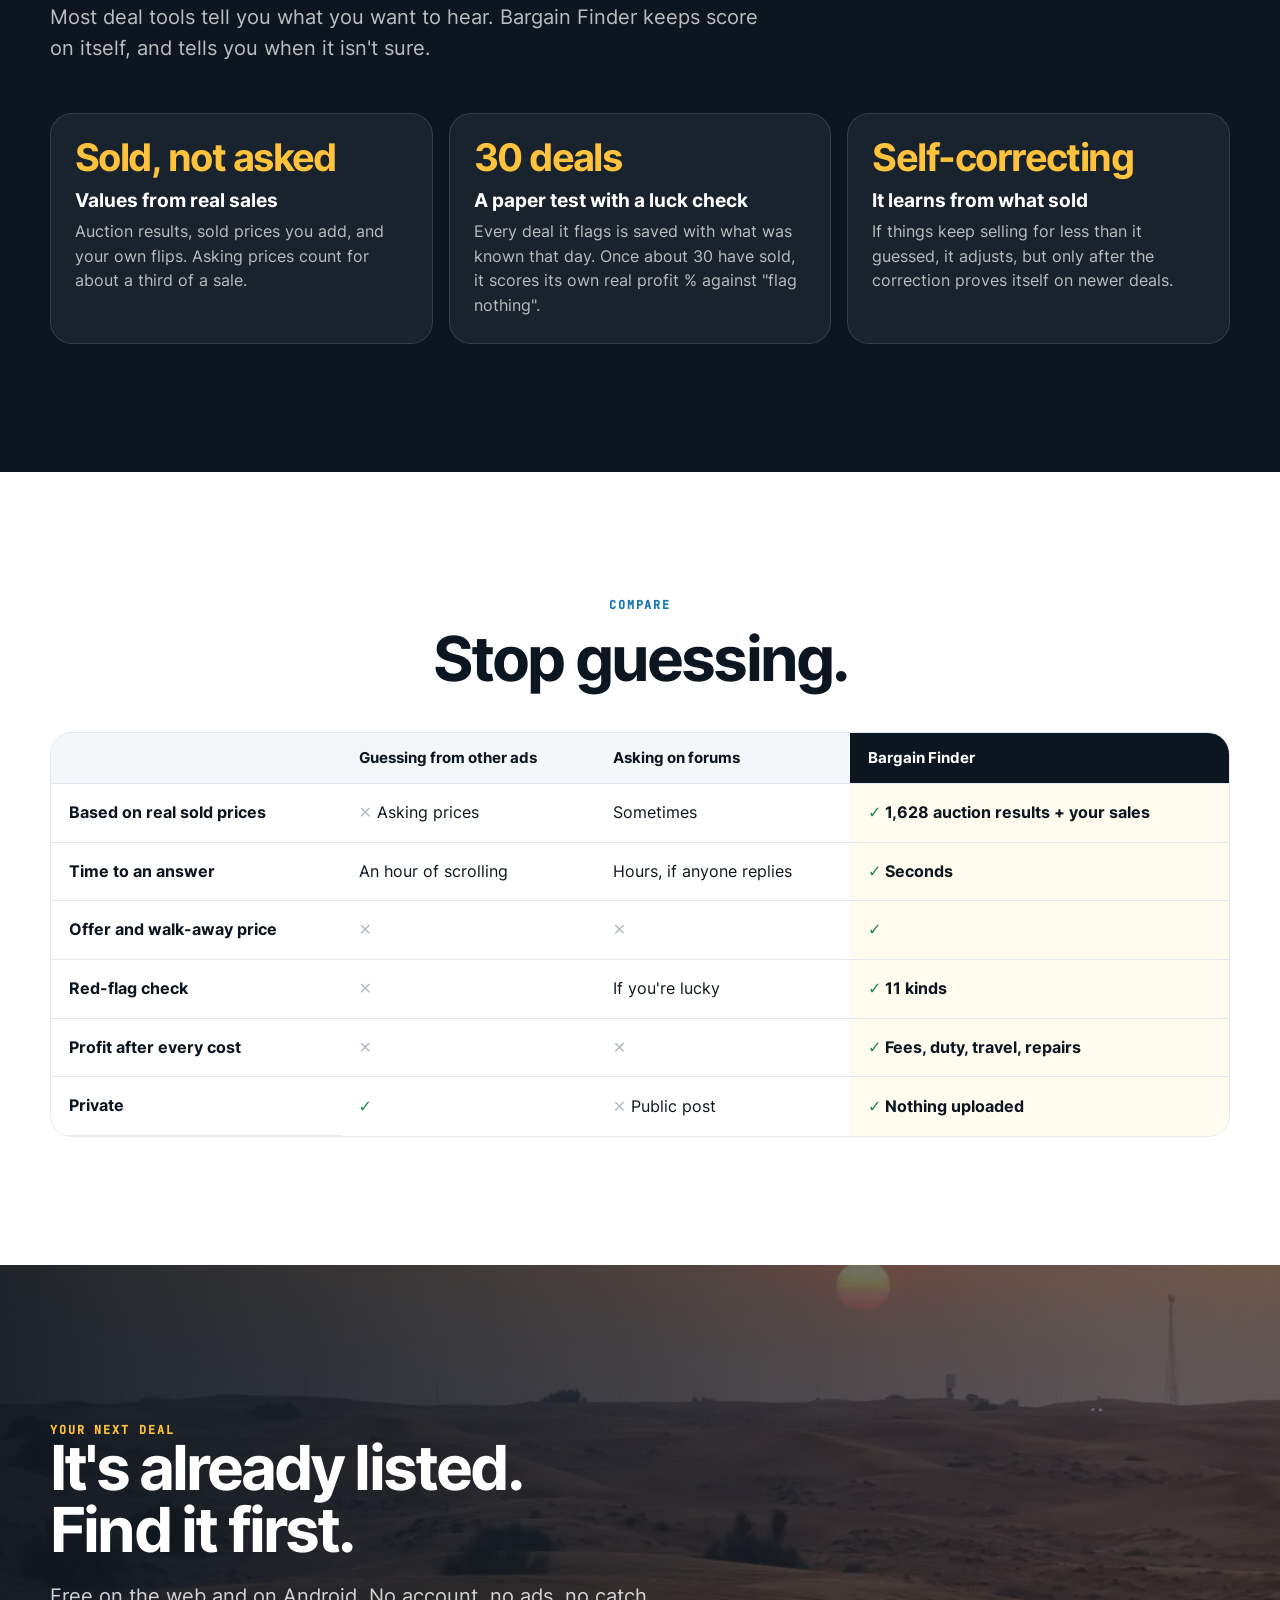
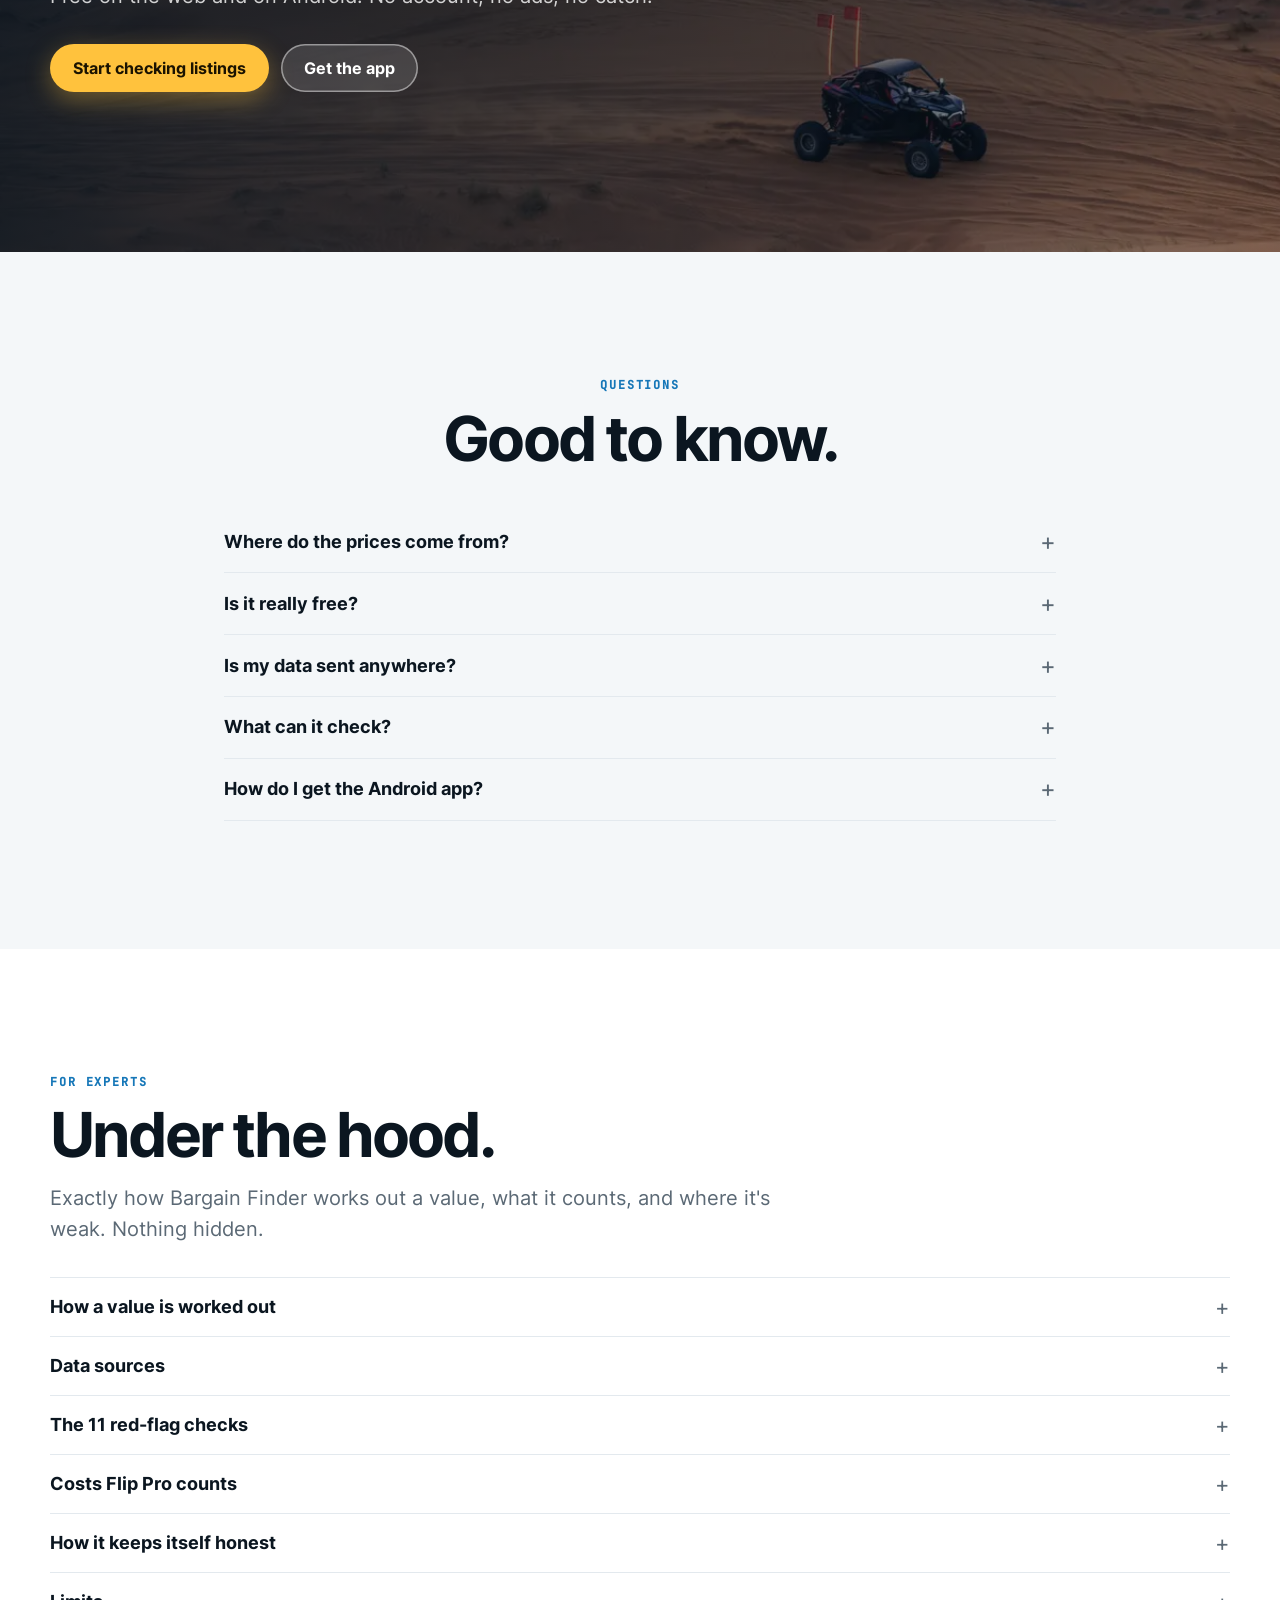
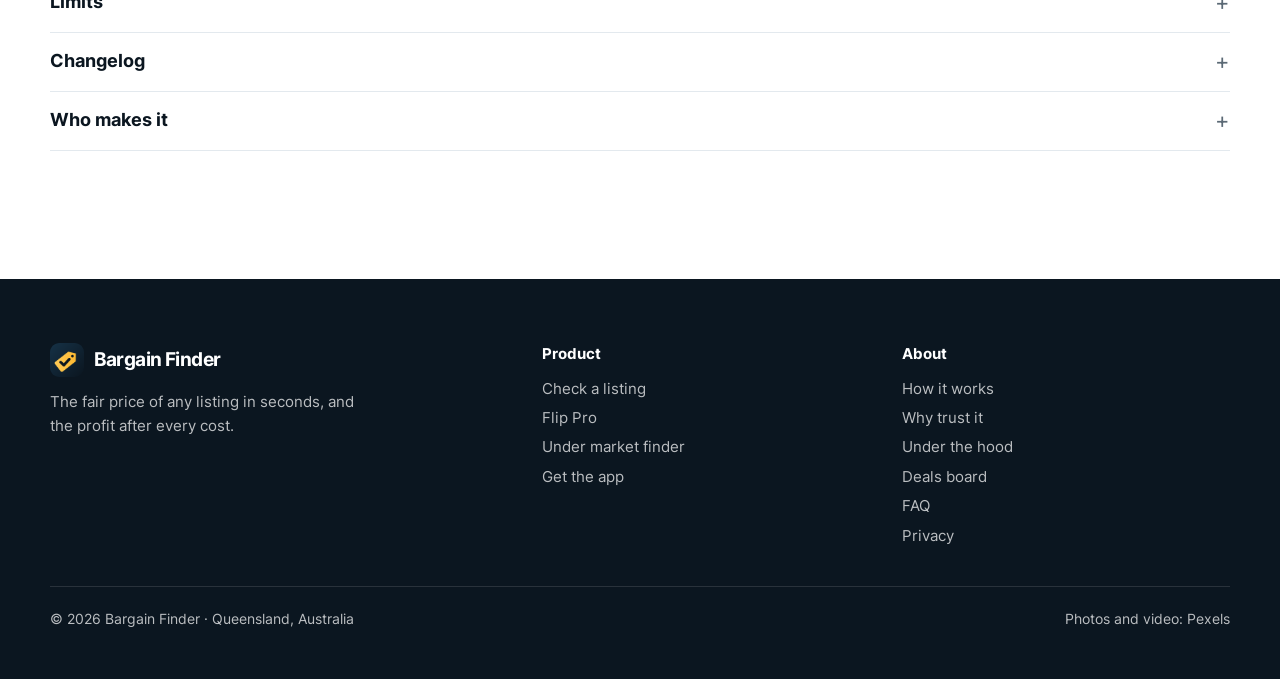
==== commit 0171a718: "Deals board: listing cards with fair price, % under market, red flags, price drops and filters Co-Au" ====
--- a/index.html
+++ b/index.html
@@ -200,7 +200,7 @@
 <body>
 <header class="top" id="nav"><div class="wrap">
   <a class="brand" href="#top" aria-label="Bargain Finder home"><img src="icons/icon-192.png" alt=""><span>Bargain Finder</span></a>
-  <nav class="links" aria-label="Sections"><a href="#what">What it checks</a><a href="#product">Features</a><a href="#profit">Profit calculator</a><a href="#how">How it works</a><a href="#honest">Why trust it</a><a href="#faq">FAQ</a></nav>
+  <nav class="links" aria-label="Sections"><a href="#what">What it checks</a><a href="#product">Features</a><a href="#profit">Profit</a><a href="deals.html">Deals board</a><a href="#how">How it works</a><a href="#honest">Why trust it</a><a href="#faq">FAQ</a></nav>
   <a class="btn sun sm" href="#demo">Check a listing</a>
 </div></header>
 
@@ -313,7 +313,7 @@
 <section style="background:var(--soft);padding-bottom:0;overflow:hidden" aria-labelledby="rankH"><div class="wrap" style="display:grid;grid-template-columns:1fr auto;gap:3rem;align-items:center">
   <div class="stack reveal"><p class="eyebrow">Under market finder</p><h2 class="h2" id="rankH">Fifty listings in.<br><span class="grad">The best three out.</span></h2>
     <p class="lead">Paste your saved-search alerts, or share a whole list to the app. Every listing is ranked by real profit % after all costs, with road distances from home and price drops flagged.</p>
-    <p style="margin-top:.6rem"><a class="btn ink" href="flippro.html#rank">Rank your listings</a></p></div>
+    <p style="margin-top:.6rem;display:flex;gap:.6rem;flex-wrap:wrap"><a class="btn ink" href="deals.html">Open the Deals board</a><a class="btn line" href="flippro.html#rank">Rank in Flip Pro</a></p></div>
   <div class="phone float reveal" style="margin:0 0 -6rem"><img src="media/app-ranked.webp" alt="Flip Pro's Ranked tab listing deals by profit %"></div>
 </div></section>
 
@@ -417,7 +417,7 @@
 <footer><div class="wrap">
   <div><a class="brand" href="#top" style="color:#fff;margin:0 0 .9rem"><img src="icons/icon-192.png" alt=""><span>Bargain Finder</span></a><p style="max-width:34ch">The fair price of any listing in seconds, and the profit after every cost.</p></div>
   <div><b>Product</b><a href="app.html">Check a listing</a><a href="flippro.html">Flip Pro</a><a href="flippro.html#rank">Under market finder</a><a href="#get-app">Get the app</a></div>
-  <div><b>About</b><a href="#how">How it works</a><a href="#honest">Why trust it</a><a href="#expert">Under the hood</a><a href="#faq">FAQ</a><a href="privacy.html">Privacy</a></div>
+  <div><b>About</b><a href="#how">How it works</a><a href="#honest">Why trust it</a><a href="#expert">Under the hood</a><a href="deals.html">Deals board</a><a href="#faq">FAQ</a><a href="privacy.html">Privacy</a></div>
   <div class="bot"><span>© 2026 Bargain Finder · Queensland, Australia</span><span>Photos and video: Pexels</span></div>
 </div></footer>
 
